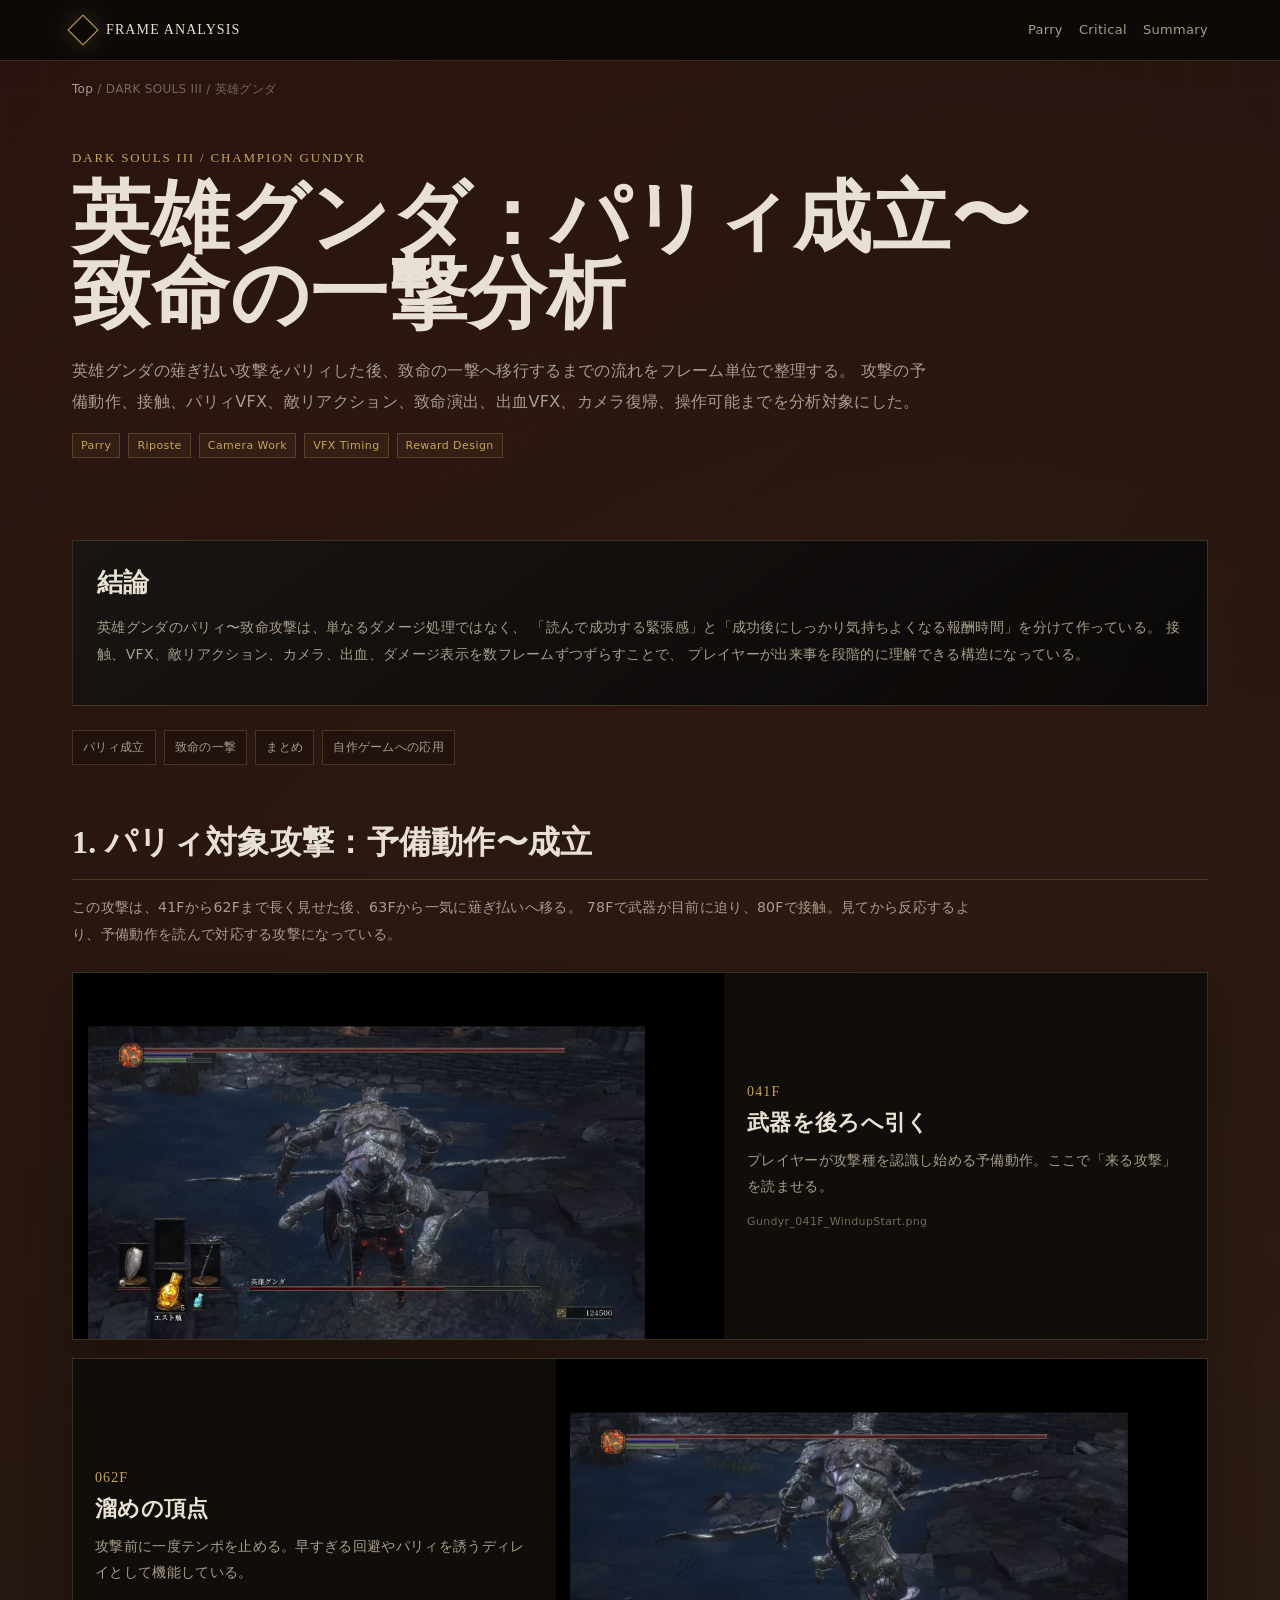
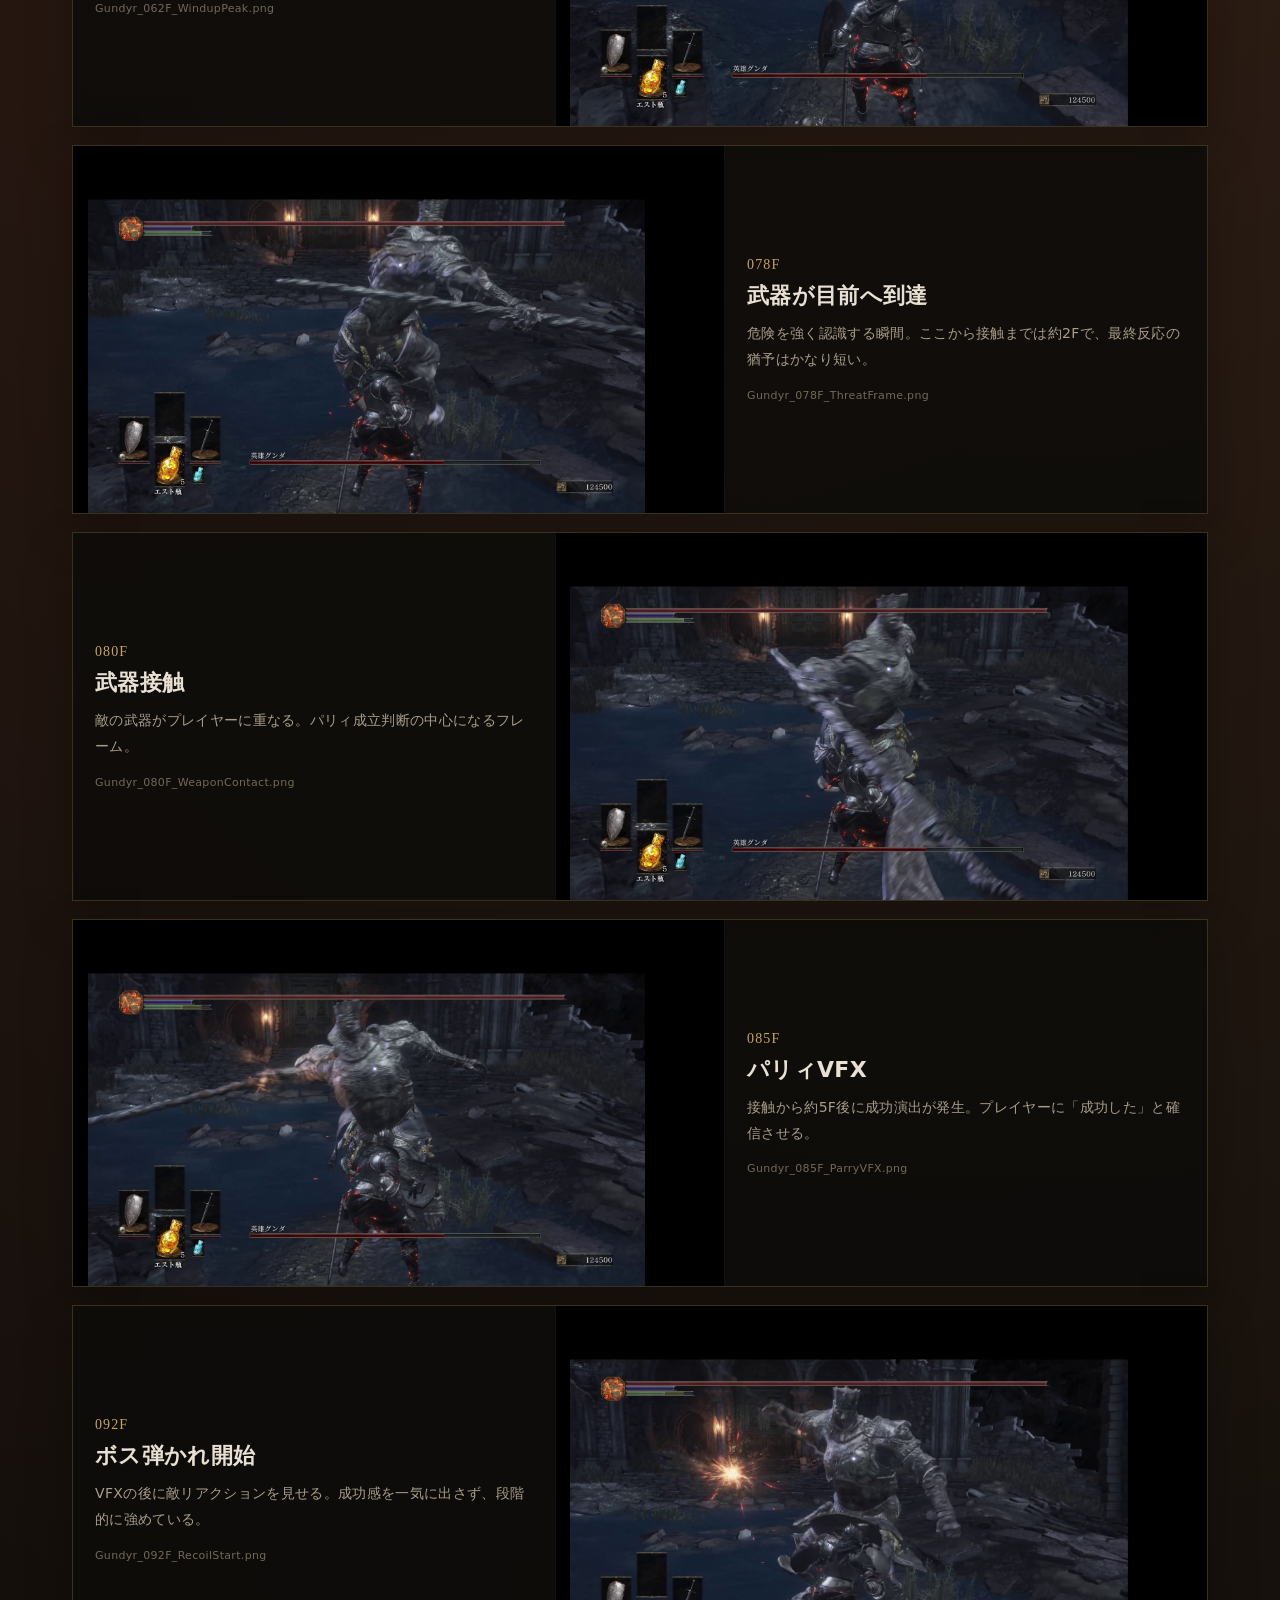
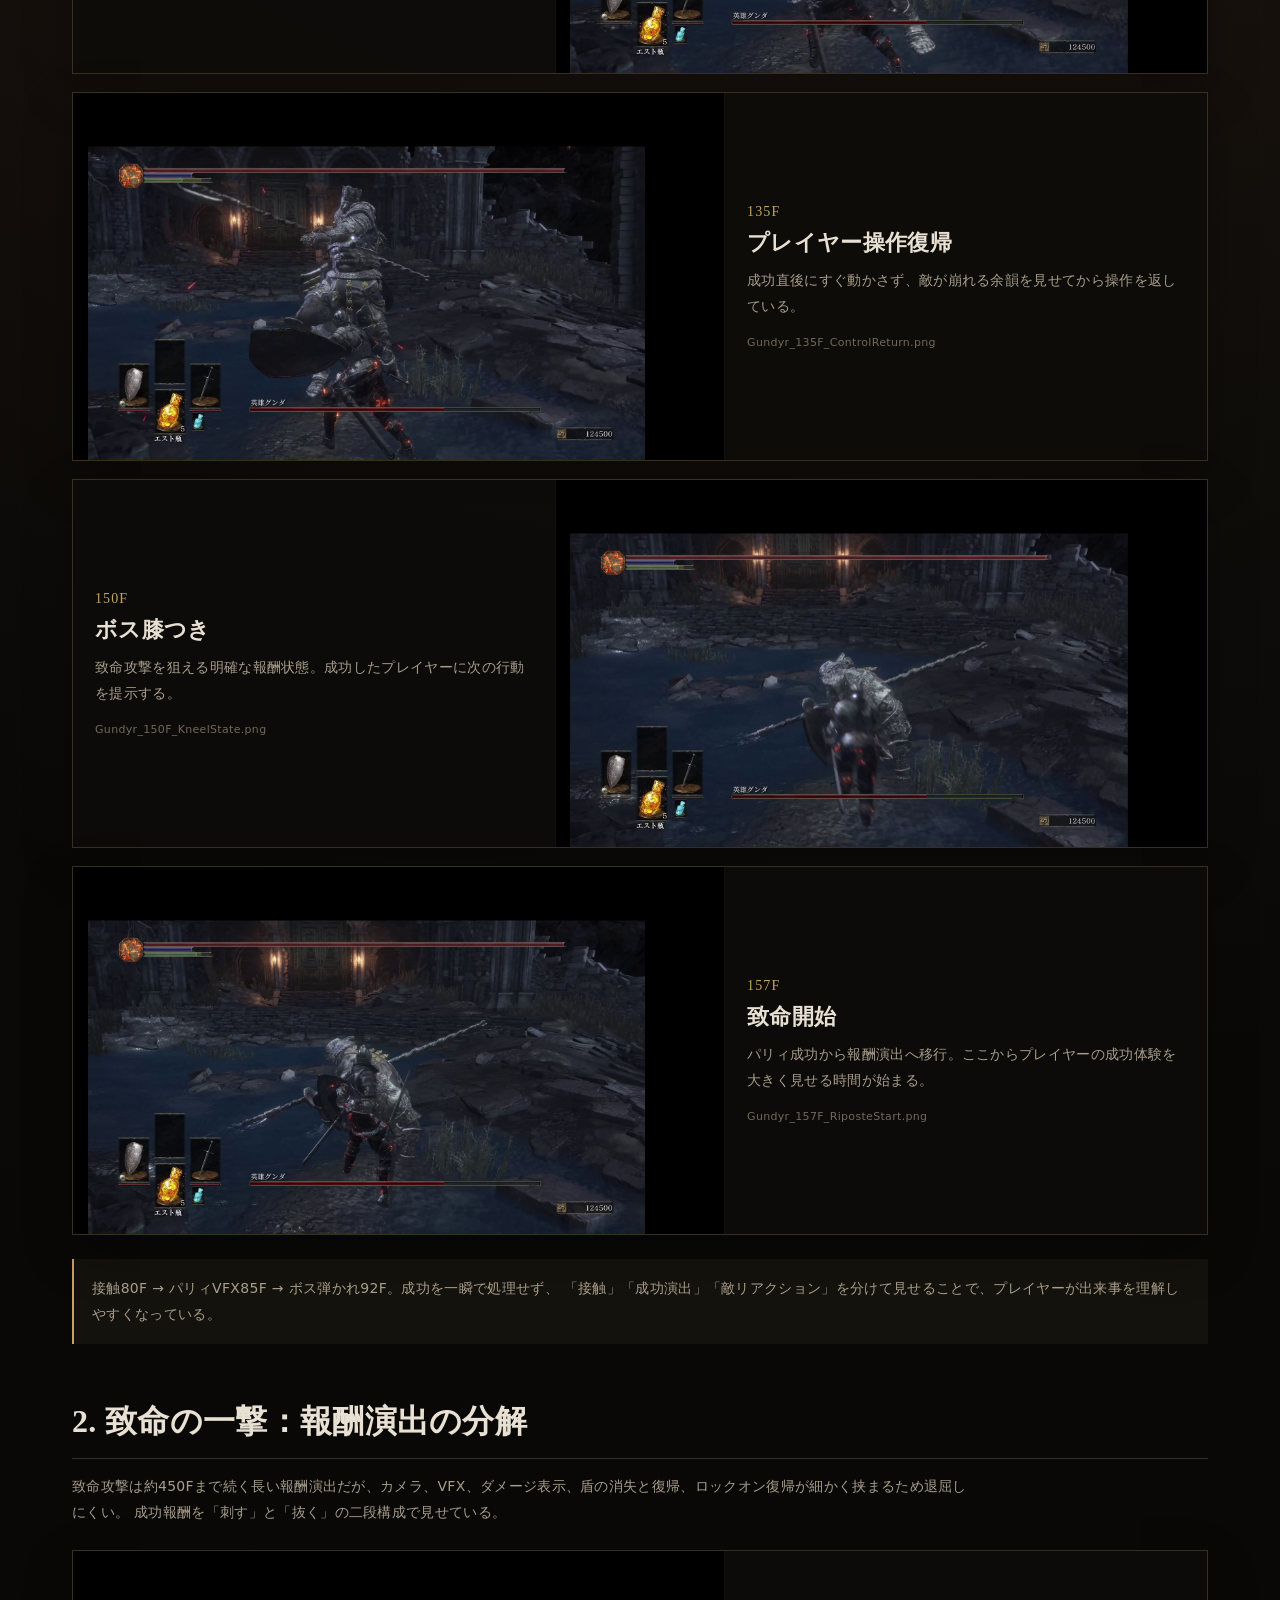
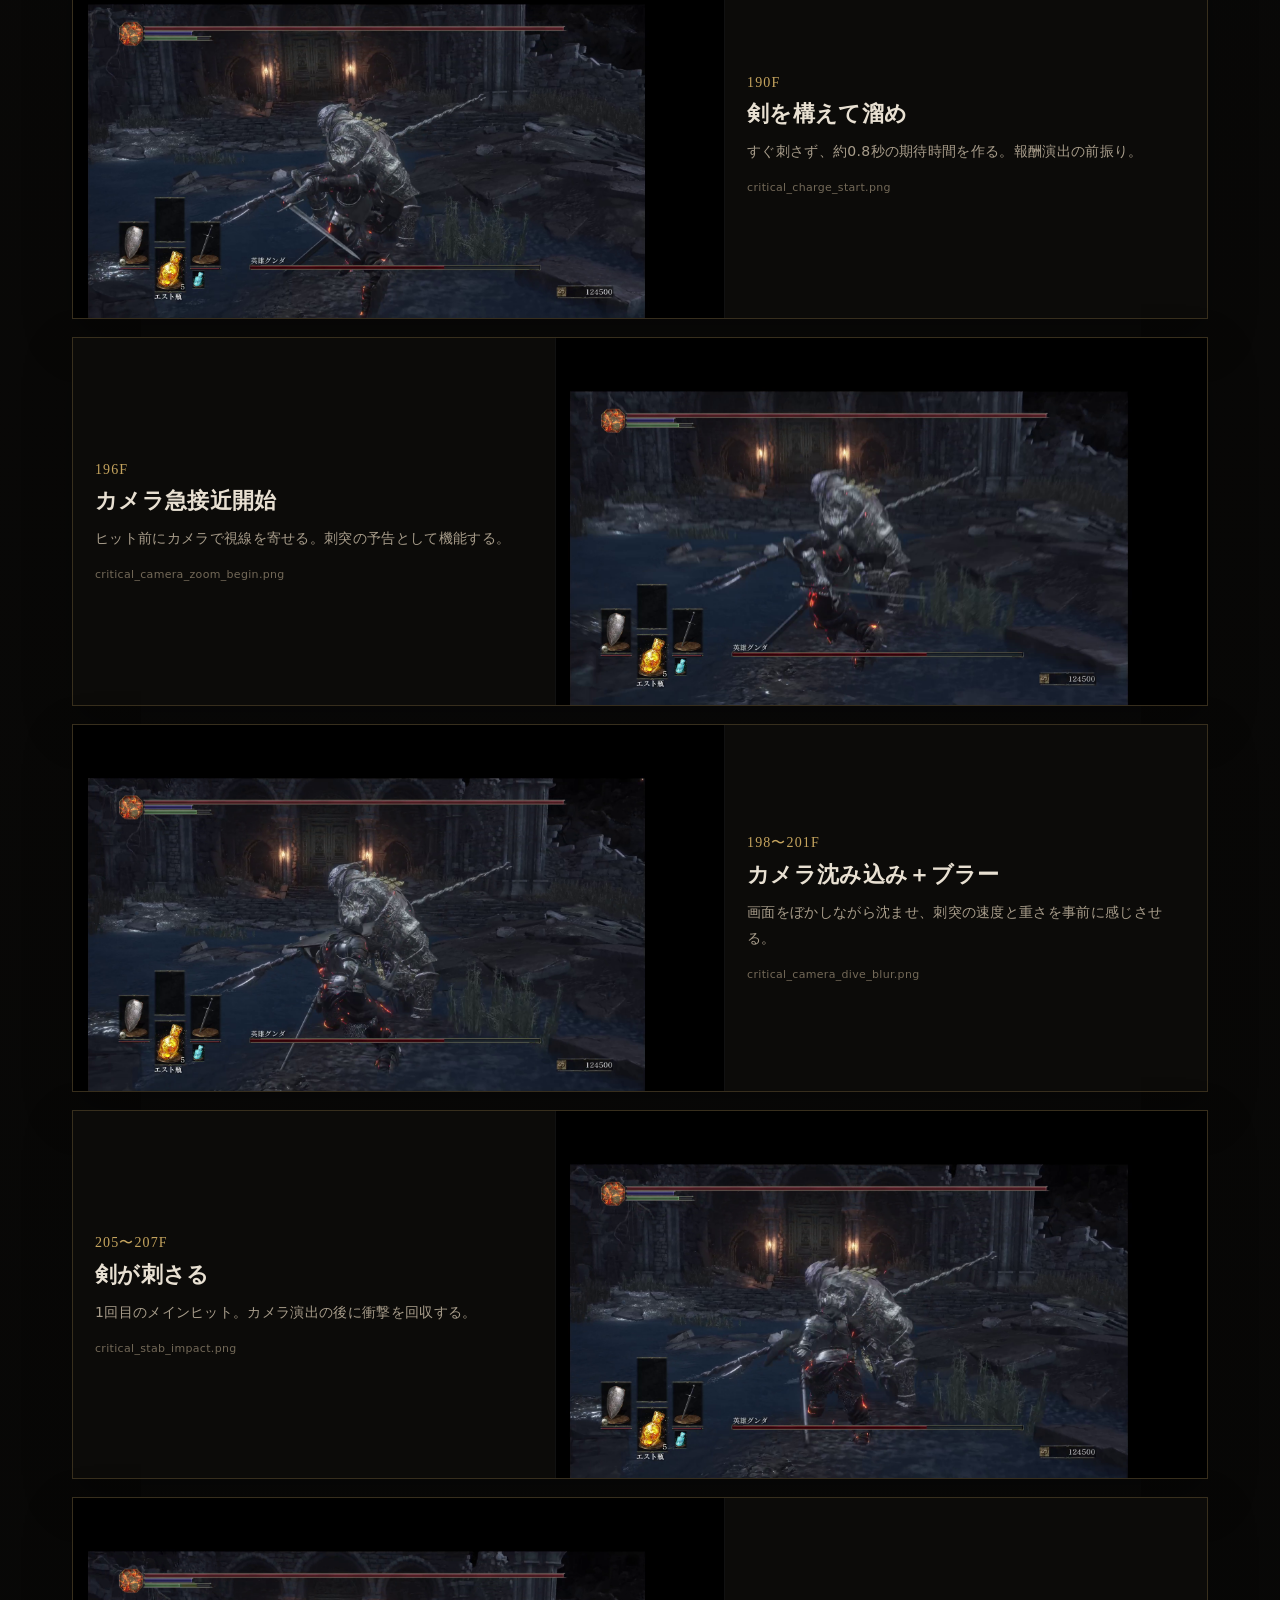
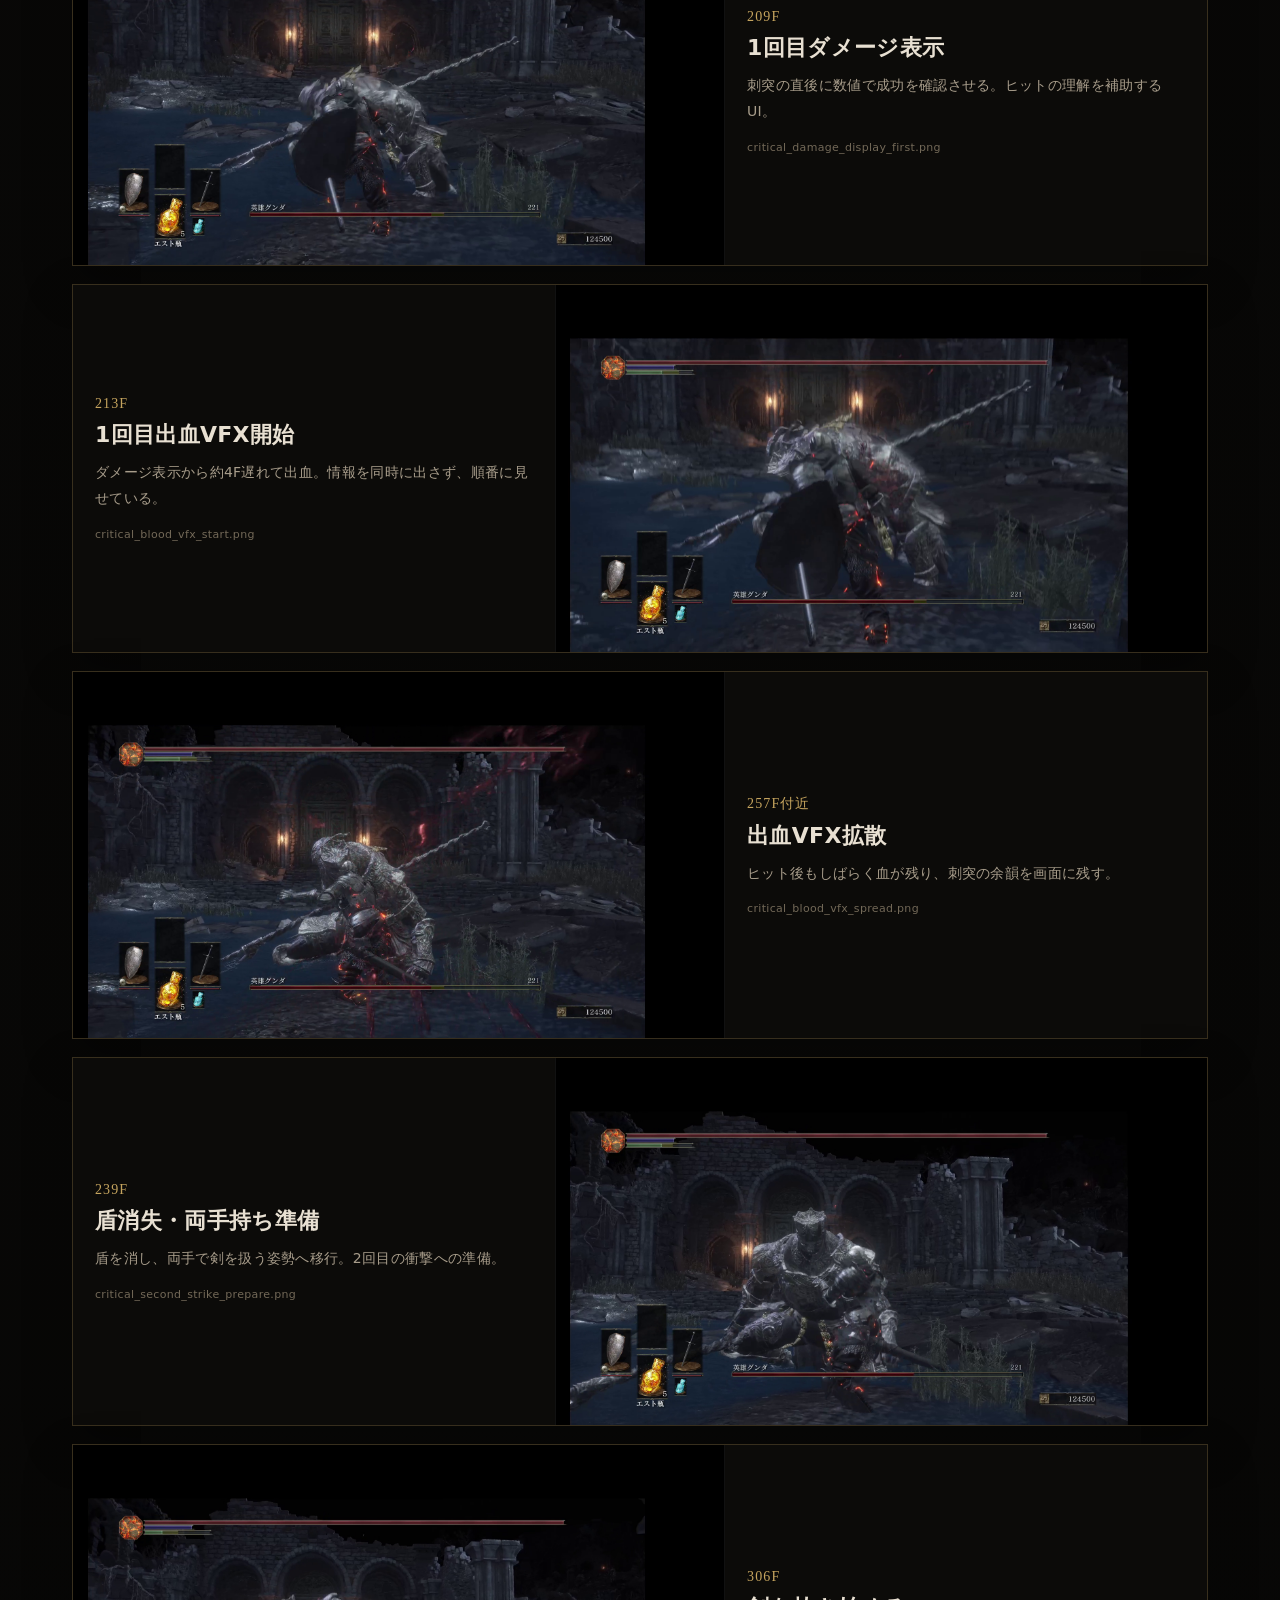
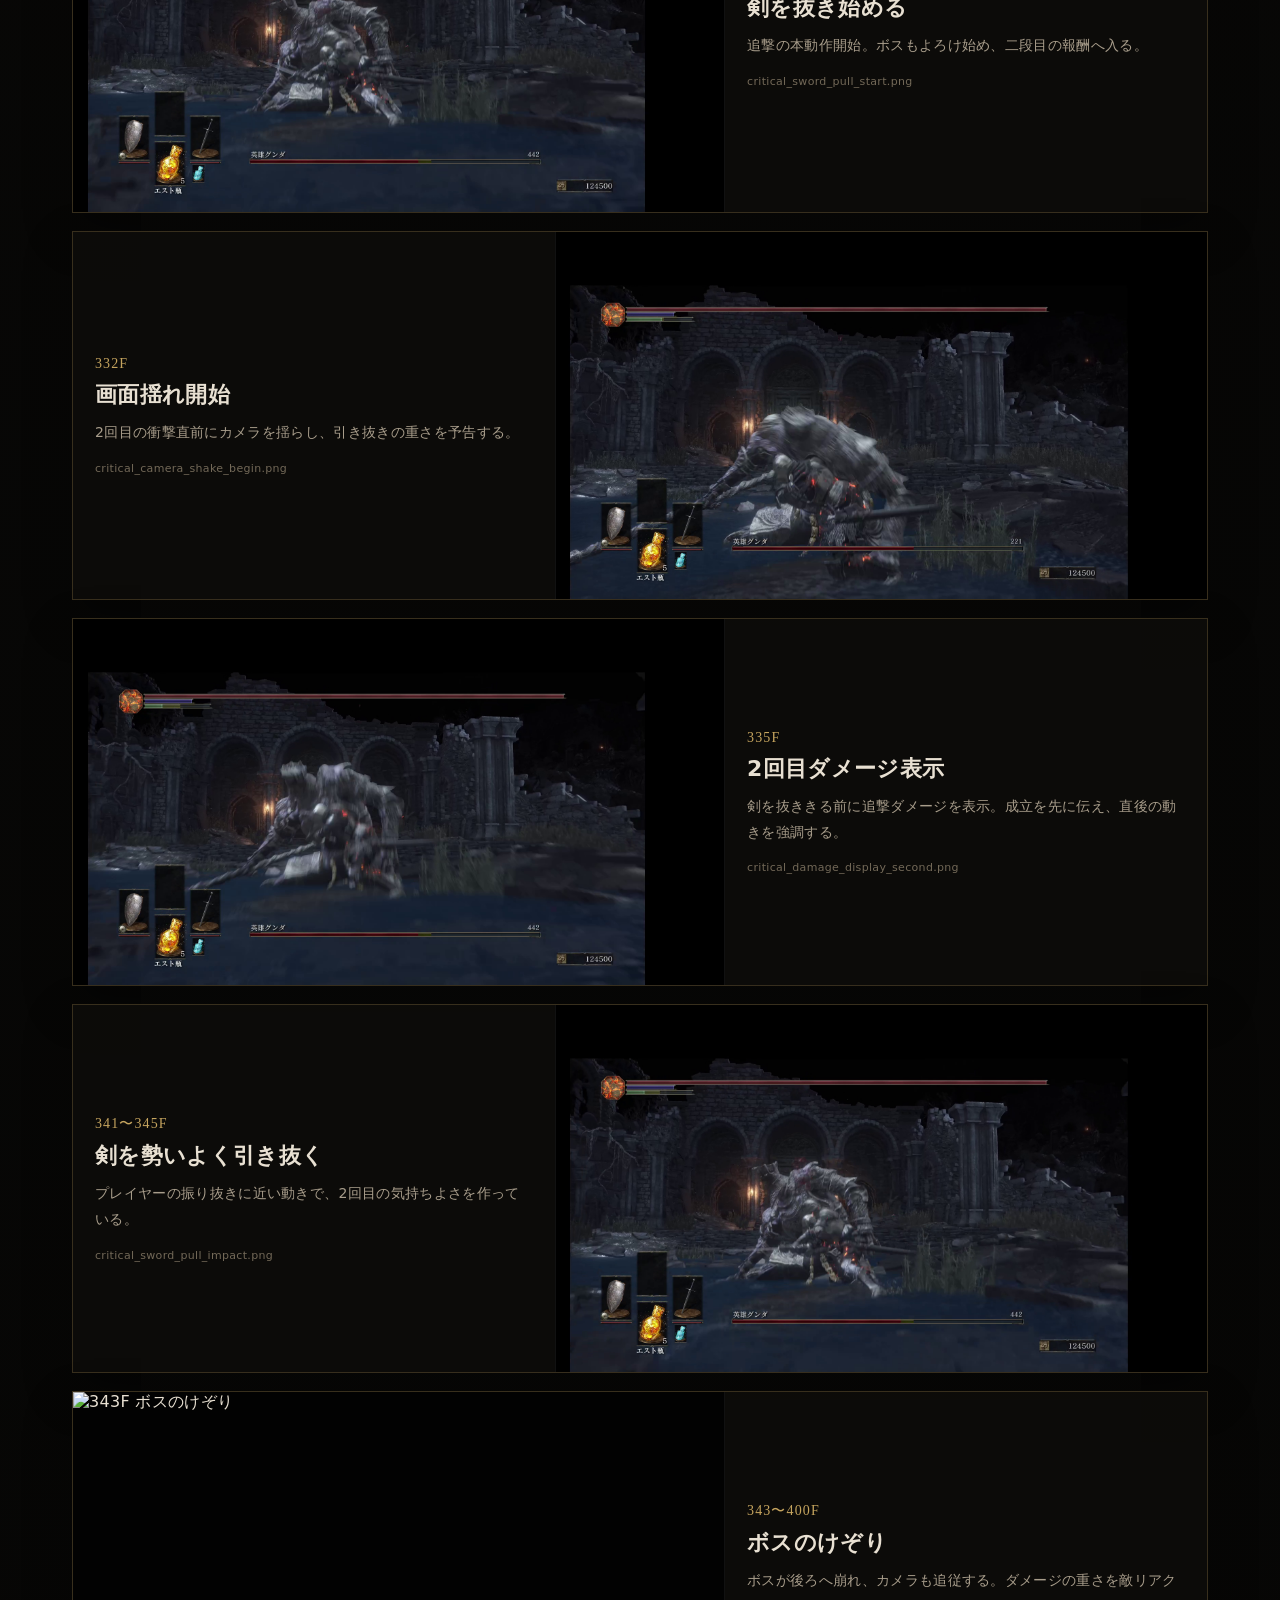
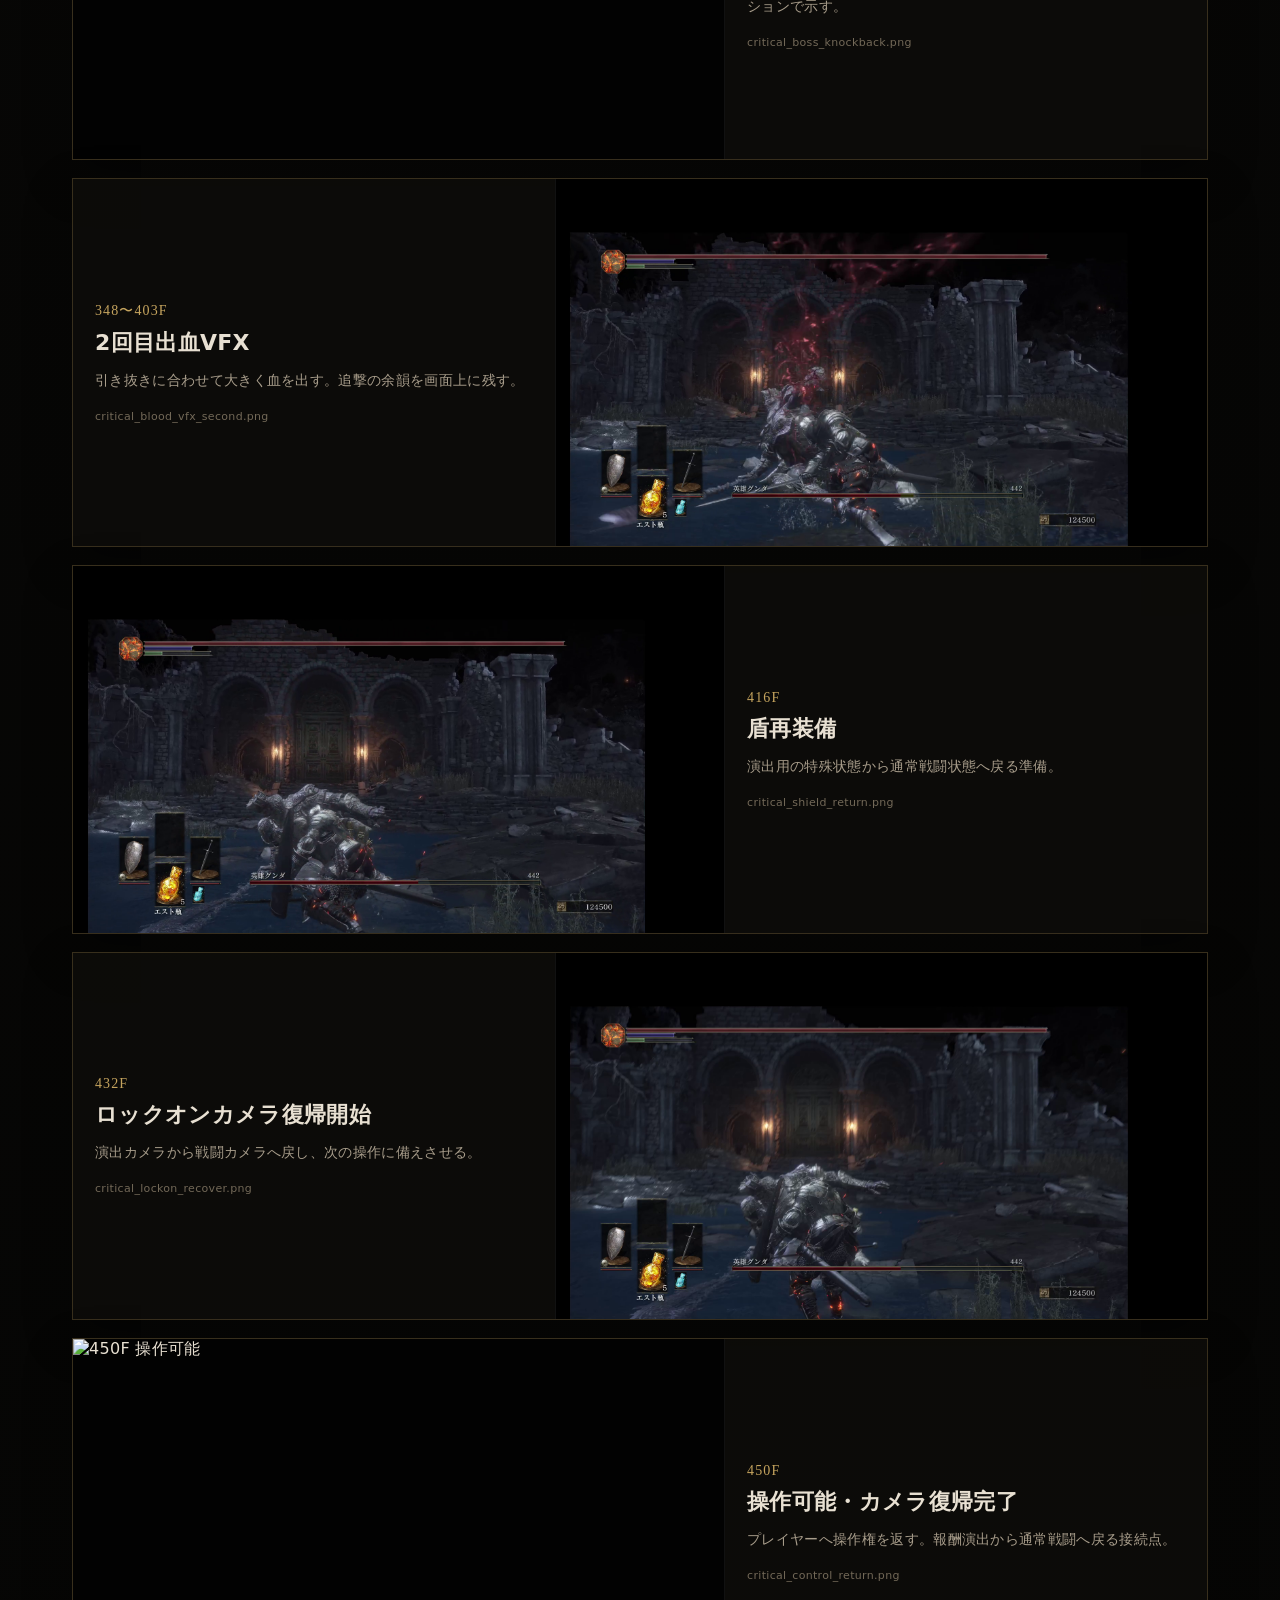
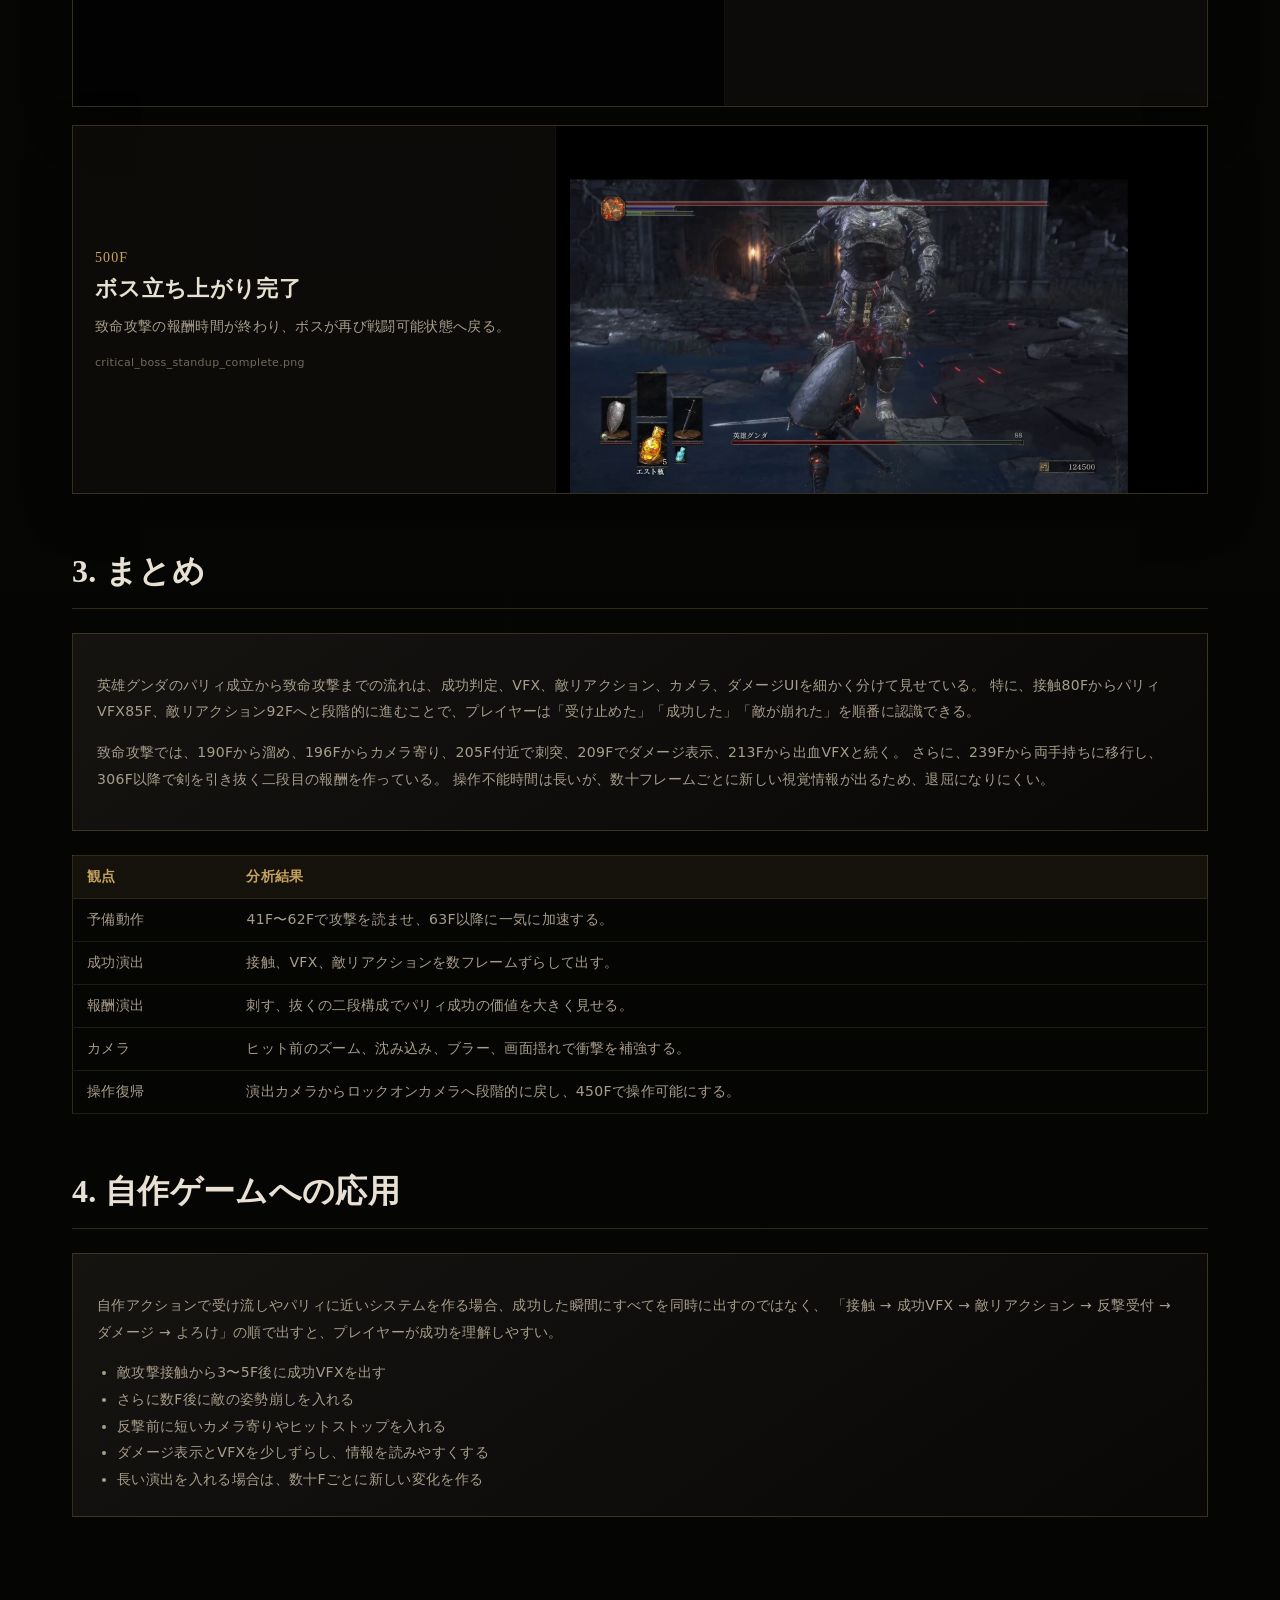
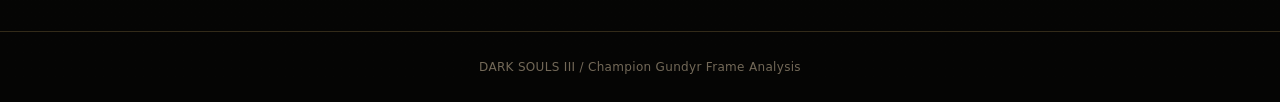
==== pages/ds3/gundyr-parry.html @ ce4fad49 "first commit" ====
<!doctype html>
<html lang="ja">
<head>
  <meta charset="utf-8">
  <meta name="viewport" content="width=device-width, initial-scale=1">
  <title>英雄グンダ：パリィ成立〜致命の一撃分析</title>
  <meta name="description" content="DARK SOULS III 英雄グンダのパリィ成立から致命攻撃までをフレーム単位で分析。">
  <link rel="stylesheet" href="../../assets/css/style.css">
</head>
<body>
  <header class="site-header">
    <div class="header-inner">
      <a class="brand" href="../../index.html"><span class="brand-mark"></span><span>Frame Analysis</span></a>
      <nav class="nav">
        <a href="#parry">Parry</a>
        <a href="#critical">Critical</a>
        <a href="#summary">Summary</a>
      </nav>
    </div>
  </header>

  <div class="breadcrumb">
    <a href="../../index.html">Top</a> / DARK SOULS III / 英雄グンダ
  </div>

  <section class="page-title">
    <div class="eyebrow">DARK SOULS III / Champion Gundyr</div>
    <h1>英雄グンダ：パリィ成立〜致命の一撃分析</h1>
    <p class="page-summary">
      英雄グンダの薙ぎ払い攻撃をパリィした後、致命の一撃へ移行するまでの流れをフレーム単位で整理する。
      攻撃の予備動作、接触、パリィVFX、敵リアクション、致命演出、出血VFX、カメラ復帰、操作可能までを分析対象にした。
    </p>

    <div class="tag-row">
      <span class="tag">Parry</span>
      <span class="tag">Riposte</span>
      <span class="tag">Camera Work</span>
      <span class="tag">VFX Timing</span>
      <span class="tag">Reward Design</span>
    </div>
  </section>

  <main class="main">
    <div class="summary-panel">
      <h2>結論</h2>
      <p>
        英雄グンダのパリィ〜致命攻撃は、単なるダメージ処理ではなく、
        「読んで成功する緊張感」と「成功後にしっかり気持ちよくなる報酬時間」を分けて作っている。
        接触、VFX、敵リアクション、カメラ、出血、ダメージ表示を数フレームずつずらすことで、
        プレイヤーが出来事を段階的に理解できる構造になっている。
      </p>
    </div>

    <div class="timeline-nav">
      <a href="#parry">パリィ成立</a>
      <a href="#critical">致命の一撃</a>
      <a href="#summary">まとめ</a>
      <a href="#apply">自作ゲームへの応用</a>
    </div>

    <section class="analysis-section" id="parry">
      <h2>1. パリィ対象攻撃：予備動作〜成立</h2>
      <p class="section-lead">
        この攻撃は、41Fから62Fまで長く見せた後、63Fから一気に薙ぎ払いへ移る。
        78Fで武器が目前に迫り、80Fで接触。見てから反応するより、予備動作を読んで対応する攻撃になっている。
      </p>

      <div class="frame-list">
        <article class="frame-card">
          <div class="frame-image"><img src="../../assets/images/ds3_gundyr_parry/Gundyr_041F_WindupStart.png" alt="41F 武器を後ろへ引く"></div>
          <div class="frame-text">
            <div class="frame-no">041F</div>
            <h3>武器を後ろへ引く</h3>
            <p>プレイヤーが攻撃種を認識し始める予備動作。ここで「来る攻撃」を読ませる。</p>
            <div class="frame-meta">Gundyr_041F_WindupStart.png</div>
          </div>
        </article>

        <article class="frame-card">
          <div class="frame-image"><img src="../../assets/images/ds3_gundyr_parry/Gundyr_062F_WindupPeak.png" alt="62F 溜めの頂点"></div>
          <div class="frame-text">
            <div class="frame-no">062F</div>
            <h3>溜めの頂点</h3>
            <p>攻撃前に一度テンポを止める。早すぎる回避やパリィを誘うディレイとして機能している。</p>
            <div class="frame-meta">Gundyr_062F_WindupPeak.png</div>
          </div>
        </article>

        <article class="frame-card">
          <div class="frame-image"><img src="../../assets/images/ds3_gundyr_parry/Gundyr_078F_ThreatFrame.png" alt="78F 武器が目前へ到達"></div>
          <div class="frame-text">
            <div class="frame-no">078F</div>
            <h3>武器が目前へ到達</h3>
            <p>危険を強く認識する瞬間。ここから接触までは約2Fで、最終反応の猶予はかなり短い。</p>
            <div class="frame-meta">Gundyr_078F_ThreatFrame.png</div>
          </div>
        </article>

        <article class="frame-card">
          <div class="frame-image"><img src="../../assets/images/ds3_gundyr_parry/Gundyr_080F_WeaponContact.png" alt="80F 武器接触"></div>
          <div class="frame-text">
            <div class="frame-no">080F</div>
            <h3>武器接触</h3>
            <p>敵の武器がプレイヤーに重なる。パリィ成立判断の中心になるフレーム。</p>
            <div class="frame-meta">Gundyr_080F_WeaponContact.png</div>
          </div>
        </article>

        <article class="frame-card">
          <div class="frame-image"><img src="../../assets/images/ds3_gundyr_parry/Gundyr_085F_ParryVFX.png" alt="85F パリィVFX"></div>
          <div class="frame-text">
            <div class="frame-no">085F</div>
            <h3>パリィVFX</h3>
            <p>接触から約5F後に成功演出が発生。プレイヤーに「成功した」と確信させる。</p>
            <div class="frame-meta">Gundyr_085F_ParryVFX.png</div>
          </div>
        </article>

        <article class="frame-card">
          <div class="frame-image"><img src="../../assets/images/ds3_gundyr_parry/Gundyr_092F_RecoilStart.png" alt="92F ボス弾かれ開始"></div>
          <div class="frame-text">
            <div class="frame-no">092F</div>
            <h3>ボス弾かれ開始</h3>
            <p>VFXの後に敵リアクションを見せる。成功感を一気に出さず、段階的に強めている。</p>
            <div class="frame-meta">Gundyr_092F_RecoilStart.png</div>
          </div>
        </article>

        <article class="frame-card">
          <div class="frame-image"><img src="../../assets/images/ds3_gundyr_parry/Gundyr_135F_ControlReturn.png" alt="135F 操作復帰"></div>
          <div class="frame-text">
            <div class="frame-no">135F</div>
            <h3>プレイヤー操作復帰</h3>
            <p>成功直後にすぐ動かさず、敵が崩れる余韻を見せてから操作を返している。</p>
            <div class="frame-meta">Gundyr_135F_ControlReturn.png</div>
          </div>
        </article>

        <article class="frame-card">
          <div class="frame-image"><img src="../../assets/images/ds3_gundyr_parry/Gundyr_150F_KneelState.png" alt="150F ボス膝つき"></div>
          <div class="frame-text">
            <div class="frame-no">150F</div>
            <h3>ボス膝つき</h3>
            <p>致命攻撃を狙える明確な報酬状態。成功したプレイヤーに次の行動を提示する。</p>
            <div class="frame-meta">Gundyr_150F_KneelState.png</div>
          </div>
        </article>

        <article class="frame-card">
          <div class="frame-image"><img src="../../assets/images/ds3_gundyr_parry/Gundyr_157F_RiposteStart.png" alt="157F 致命開始"></div>
          <div class="frame-text">
            <div class="frame-no">157F</div>
            <h3>致命開始</h3>
            <p>パリィ成功から報酬演出へ移行。ここからプレイヤーの成功体験を大きく見せる時間が始まる。</p>
            <div class="frame-meta">Gundyr_157F_RiposteStart.png</div>
          </div>
        </article>
      </div>

      <div class="note-box">
        接触80F → パリィVFX85F → ボス弾かれ92F。成功を一瞬で処理せず、
        「接触」「成功演出」「敵リアクション」を分けて見せることで、プレイヤーが出来事を理解しやすくなっている。
      </div>
    </section>

    <section class="analysis-section" id="critical">
      <h2>2. 致命の一撃：報酬演出の分解</h2>
      <p class="section-lead">
        致命攻撃は約450Fまで続く長い報酬演出だが、カメラ、VFX、ダメージ表示、盾の消失と復帰、ロックオン復帰が細かく挟まるため退屈しにくい。
        成功報酬を「刺す」と「抜く」の二段構成で見せている。
      </p>

      <div class="frame-list">
        <article class="frame-card">
          <div class="frame-image"><img src="../../assets/images/ds3_gundyr_parry/critical_charge_start.png" alt="190F 剣を構えて溜め"></div>
          <div class="frame-text"><div class="frame-no">190F</div><h3>剣を構えて溜め</h3><p>すぐ刺さず、約0.8秒の期待時間を作る。報酬演出の前振り。</p><div class="frame-meta">critical_charge_start.png</div></div>
        </article>

        <article class="frame-card">
          <div class="frame-image"><img src="../../assets/images/ds3_gundyr_parry/critical_camera_zoom_begin.png" alt="196F カメラ急接近開始"></div>
          <div class="frame-text"><div class="frame-no">196F</div><h3>カメラ急接近開始</h3><p>ヒット前にカメラで視線を寄せる。刺突の予告として機能する。</p><div class="frame-meta">critical_camera_zoom_begin.png</div></div>
        </article>

        <article class="frame-card">
          <div class="frame-image"><img src="../../assets/images/ds3_gundyr_parry/critical_camera_dive_blur.png" alt="198F カメラ沈み込みとブラー"></div>
          <div class="frame-text"><div class="frame-no">198〜201F</div><h3>カメラ沈み込み＋ブラー</h3><p>画面をぼかしながら沈ませ、刺突の速度と重さを事前に感じさせる。</p><div class="frame-meta">critical_camera_dive_blur.png</div></div>
        </article>

        <article class="frame-card">
          <div class="frame-image"><img src="../../assets/images/ds3_gundyr_parry/critical_stab_impact.png" alt="205F 剣が刺さる"></div>
          <div class="frame-text"><div class="frame-no">205〜207F</div><h3>剣が刺さる</h3><p>1回目のメインヒット。カメラ演出の後に衝撃を回収する。</p><div class="frame-meta">critical_stab_impact.png</div></div>
        </article>

        <article class="frame-card">
          <div class="frame-image"><img src="../../assets/images/ds3_gundyr_parry/critical_damage_display_first.png" alt="209F 1回目ダメージ表示"></div>
          <div class="frame-text"><div class="frame-no">209F</div><h3>1回目ダメージ表示</h3><p>刺突の直後に数値で成功を確認させる。ヒットの理解を補助するUI。</p><div class="frame-meta">critical_damage_display_first.png</div></div>
        </article>

        <article class="frame-card">
          <div class="frame-image"><img src="../../assets/images/ds3_gundyr_parry/critical_blood_vfx_start.png" alt="213F 出血開始"></div>
          <div class="frame-text"><div class="frame-no">213F</div><h3>1回目出血VFX開始</h3><p>ダメージ表示から約4F遅れて出血。情報を同時に出さず、順番に見せている。</p><div class="frame-meta">critical_blood_vfx_start.png</div></div>
        </article>

        <article class="frame-card">
          <div class="frame-image"><img src="../../assets/images/ds3_gundyr_parry/critical_blood_vfx_spread.png" alt="257F 出血拡散"></div>
          <div class="frame-text"><div class="frame-no">257F付近</div><h3>出血VFX拡散</h3><p>ヒット後もしばらく血が残り、刺突の余韻を画面に残す。</p><div class="frame-meta">critical_blood_vfx_spread.png</div></div>
        </article>

        <article class="frame-card">
          <div class="frame-image"><img src="../../assets/images/ds3_gundyr_parry/critical_second_strike_prepare.png" alt="239F 追撃準備"></div>
          <div class="frame-text"><div class="frame-no">239F</div><h3>盾消失・両手持ち準備</h3><p>盾を消し、両手で剣を扱う姿勢へ移行。2回目の衝撃への準備。</p><div class="frame-meta">critical_second_strike_prepare.png</div></div>
        </article>

        <article class="frame-card">
          <div class="frame-image"><img src="../../assets/images/ds3_gundyr_parry/critical_sword_pull_start.png" alt="306F 剣を抜き始める"></div>
          <div class="frame-text"><div class="frame-no">306F</div><h3>剣を抜き始める</h3><p>追撃の本動作開始。ボスもよろけ始め、二段目の報酬へ入る。</p><div class="frame-meta">critical_sword_pull_start.png</div></div>
        </article>

        <article class="frame-card">
          <div class="frame-image"><img src="../../assets/images/ds3_gundyr_parry/critical_camera_shake_begin.png" alt="332F 画面揺れ開始"></div>
          <div class="frame-text"><div class="frame-no">332F</div><h3>画面揺れ開始</h3><p>2回目の衝撃直前にカメラを揺らし、引き抜きの重さを予告する。</p><div class="frame-meta">critical_camera_shake_begin.png</div></div>
        </article>

        <article class="frame-card">
          <div class="frame-image"><img src="../../assets/images/ds3_gundyr_parry/critical_damage_display_second.png" alt="335F 2回目ダメージ表示"></div>
          <div class="frame-text"><div class="frame-no">335F</div><h3>2回目ダメージ表示</h3><p>剣を抜ききる前に追撃ダメージを表示。成立を先に伝え、直後の動きを強調する。</p><div class="frame-meta">critical_damage_display_second.png</div></div>
        </article>

        <article class="frame-card">
          <div class="frame-image"><img src="../../assets/images/ds3_gundyr_parry/critical_sword_pull_impact.png" alt="341F 剣を引き抜く"></div>
          <div class="frame-text"><div class="frame-no">341〜345F</div><h3>剣を勢いよく引き抜く</h3><p>プレイヤーの振り抜きに近い動きで、2回目の気持ちよさを作っている。</p><div class="frame-meta">critical_sword_pull_impact.png</div></div>
        </article>

        <article class="frame-card">
          <div class="frame-image"><img src="../../assets/images/ds3_gundyr_parry/critical_boss_knockback.png" alt="343F ボスのけぞり"></div>
          <div class="frame-text"><div class="frame-no">343〜400F</div><h3>ボスのけぞり</h3><p>ボスが後ろへ崩れ、カメラも追従する。ダメージの重さを敵リアクションで示す。</p><div class="frame-meta">critical_boss_knockback.png</div></div>
        </article>

        <article class="frame-card">
          <div class="frame-image"><img src="../../assets/images/ds3_gundyr_parry/critical_blood_vfx_second.png" alt="348F 2回目出血VFX"></div>
          <div class="frame-text"><div class="frame-no">348〜403F</div><h3>2回目出血VFX</h3><p>引き抜きに合わせて大きく血を出す。追撃の余韻を画面上に残す。</p><div class="frame-meta">critical_blood_vfx_second.png</div></div>
        </article>

        <article class="frame-card">
          <div class="frame-image"><img src="../../assets/images/ds3_gundyr_parry/critical_shield_return.png" alt="416F 盾再装備"></div>
          <div class="frame-text"><div class="frame-no">416F</div><h3>盾再装備</h3><p>演出用の特殊状態から通常戦闘状態へ戻る準備。</p><div class="frame-meta">critical_shield_return.png</div></div>
        </article>

        <article class="frame-card">
          <div class="frame-image"><img src="../../assets/images/ds3_gundyr_parry/critical_lockon_recover.png" alt="432F ロックオン復帰"></div>
          <div class="frame-text"><div class="frame-no">432F</div><h3>ロックオンカメラ復帰開始</h3><p>演出カメラから戦闘カメラへ戻し、次の操作に備えさせる。</p><div class="frame-meta">critical_lockon_recover.png</div></div>
        </article>

        <article class="frame-card">
          <div class="frame-image"><img src="../../assets/images/ds3_gundyr_parry/critical_control_return.png" alt="450F 操作可能"></div>
          <div class="frame-text"><div class="frame-no">450F</div><h3>操作可能・カメラ復帰完了</h3><p>プレイヤーへ操作権を返す。報酬演出から通常戦闘へ戻る接続点。</p><div class="frame-meta">critical_control_return.png</div></div>
        </article>

        <article class="frame-card">
          <div class="frame-image"><img src="../../assets/images/ds3_gundyr_parry/critical_boss_standup_complete.png" alt="500F ボス立ち上がり完了"></div>
          <div class="frame-text"><div class="frame-no">500F</div><h3>ボス立ち上がり完了</h3><p>致命攻撃の報酬時間が終わり、ボスが再び戦闘可能状態へ戻る。</p><div class="frame-meta">critical_boss_standup_complete.png</div></div>
        </article>
      </div>
    </section>

    <section class="analysis-section" id="summary">
      <h2>3. まとめ</h2>
      <div class="summary-panel">
        <p>
          英雄グンダのパリィ成立から致命攻撃までの流れは、成功判定、VFX、敵リアクション、カメラ、ダメージUIを細かく分けて見せている。
          特に、接触80FからパリィVFX85F、敵リアクション92Fへと段階的に進むことで、プレイヤーは「受け止めた」「成功した」「敵が崩れた」を順番に認識できる。
        </p>
        <p>
          致命攻撃では、190Fから溜め、196Fからカメラ寄り、205F付近で刺突、209Fでダメージ表示、213Fから出血VFXと続く。
          さらに、239Fから両手持ちに移行し、306F以降で剣を引き抜く二段目の報酬を作っている。
          操作不能時間は長いが、数十フレームごとに新しい視覚情報が出るため、退屈になりにくい。
        </p>
      </div>

      <table class="compare-table">
        <tr><th>観点</th><th>分析結果</th></tr>
        <tr><td>予備動作</td><td>41F〜62Fで攻撃を読ませ、63F以降に一気に加速する。</td></tr>
        <tr><td>成功演出</td><td>接触、VFX、敵リアクションを数フレームずらして出す。</td></tr>
        <tr><td>報酬演出</td><td>刺す、抜くの二段構成でパリィ成功の価値を大きく見せる。</td></tr>
        <tr><td>カメラ</td><td>ヒット前のズーム、沈み込み、ブラー、画面揺れで衝撃を補強する。</td></tr>
        <tr><td>操作復帰</td><td>演出カメラからロックオンカメラへ段階的に戻し、450Fで操作可能にする。</td></tr>
      </table>
    </section>

    <section class="analysis-section" id="apply">
      <h2>4. 自作ゲームへの応用</h2>
      <div class="summary-panel">
        <p>
          自作アクションで受け流しやパリィに近いシステムを作る場合、成功した瞬間にすべてを同時に出すのではなく、
          「接触 → 成功VFX → 敵リアクション → 反撃受付 → ダメージ → よろけ」の順で出すと、プレイヤーが成功を理解しやすい。
        </p>
        <ul>
          <li>敵攻撃接触から3〜5F後に成功VFXを出す</li>
          <li>さらに数F後に敵の姿勢崩しを入れる</li>
          <li>反撃前に短いカメラ寄りやヒットストップを入れる</li>
          <li>ダメージ表示とVFXを少しずらし、情報を読みやすくする</li>
          <li>長い演出を入れる場合は、数十Fごとに新しい変化を作る</li>
        </ul>
      </div>
    </section>
  </main>

  <footer class="footer">
    DARK SOULS III / Champion Gundyr Frame Analysis
  </footer>
  <script src="../../assets/js/main.js"></script>
</body>
</html>
---- assets/css/style.css ----
:root {
  --bg: #090807;
  --bg-soft: #11100e;
  --panel: #171512;
  --panel-2: #1e1a16;
  --line: rgba(197, 164, 94, .24);
  --line-strong: rgba(197, 164, 94, .52);
  --text: #e8e0d2;
  --muted: #a89d8b;
  --faint: #736958;
  --gold: #c5a45e;
  --ember: #b44a2c;
  --red: #6f1e18;
  --shadow: rgba(0,0,0,.55);
  --max: 1180px;
}

* {
  box-sizing: border-box;
}

html {
  scroll-behavior: smooth;
}

body {
  margin: 0;
  background:
    radial-gradient(circle at 20% 0%, rgba(111, 30, 24, .26), transparent 30%),
    radial-gradient(circle at 82% 12%, rgba(197, 164, 94, .12), transparent 24%),
    linear-gradient(180deg, #0b0a09 0%, #050504 100%);
  color: var(--text);
  font-family:
    "Yu Gothic", "Yu Gothic UI", "Hiragino Kaku Gothic ProN",
    "Meiryo", system-ui, -apple-system, BlinkMacSystemFont, sans-serif;
  letter-spacing: .02em;
}

body::before {
  content: "";
  position: fixed;
  inset: 0;
  pointer-events: none;
  background:
    linear-gradient(rgba(255,255,255,.018) 1px, transparent 1px),
    linear-gradient(90deg, rgba(255,255,255,.014) 1px, transparent 1px);
  background-size: 44px 44px;
  mask-image: linear-gradient(to bottom, rgba(0,0,0,.75), transparent 80%);
}

a {
  color: inherit;
  text-decoration: none;
}

img {
  display: block;
  width: 100%;
  height: auto;
}

.site-header {
  position: sticky;
  top: 0;
  z-index: 20;
  border-bottom: 1px solid var(--line);
  background: rgba(9, 8, 7, .84);
  backdrop-filter: blur(12px);
}

.header-inner {
  max-width: var(--max);
  margin: 0 auto;
  padding: 14px 22px;
  display: flex;
  align-items: center;
  justify-content: space-between;
  gap: 18px;
}

.brand {
  display: flex;
  align-items: center;
  gap: 12px;
  font-family: Georgia, "Times New Roman", serif;
  letter-spacing: .08em;
  text-transform: uppercase;
  font-size: 14px;
}

.brand-mark {
  width: 22px;
  height: 22px;
  border: 1px solid var(--gold);
  transform: rotate(45deg);
  box-shadow: 0 0 22px rgba(197, 164, 94, .22);
}

.nav {
  display: flex;
  gap: 16px;
  color: var(--muted);
  font-size: 13px;
}

.nav a {
  padding: 8px 0;
  border-bottom: 1px solid transparent;
}

.nav a:hover {
  color: var(--text);
  border-color: var(--gold);
}

.hero {
  max-width: var(--max);
  margin: 0 auto;
  padding: 76px 22px 48px;
  display: grid;
  grid-template-columns: 1.1fr .9fr;
  gap: 34px;
  align-items: end;
}

.eyebrow {
  color: var(--gold);
  text-transform: uppercase;
  font-family: Georgia, "Times New Roman", serif;
  letter-spacing: .14em;
  font-size: 13px;
  margin-bottom: 14px;
}

h1, h2, h3 {
  margin: 0;
  font-weight: 700;
}

h1 {
  font-family: Georgia, "Times New Roman", serif;
  font-size: clamp(38px, 7vw, 78px);
  line-height: .98;
  letter-spacing: .01em;
}

.hero-lead {
  margin: 24px 0 0;
  color: var(--muted);
  line-height: 1.95;
  max-width: 650px;
  font-size: 15px;
}

.hero-card {
  border: 1px solid var(--line);
  background:
    linear-gradient(145deg, rgba(30, 26, 22, .92), rgba(12, 11, 10, .92));
  padding: 24px;
  box-shadow: 0 24px 60px var(--shadow);
  position: relative;
  overflow: hidden;
}

.hero-card::after {
  content: "";
  position: absolute;
  right: -50px;
  bottom: -50px;
  width: 180px;
  height: 180px;
  background: radial-gradient(circle, rgba(180, 74, 44, .28), transparent 65%);
}

.stat-grid {
  display: grid;
  grid-template-columns: 1fr 1fr;
  gap: 14px;
  position: relative;
  z-index: 1;
}

.stat {
  padding: 15px;
  border: 1px solid rgba(255,255,255,.06);
  background: rgba(0,0,0,.22);
}

.stat strong {
  display: block;
  font-family: Georgia, "Times New Roman", serif;
  color: var(--gold);
  font-size: 24px;
  margin-bottom: 4px;
}

.stat span {
  color: var(--muted);
  font-size: 12px;
}

.main {
  max-width: var(--max);
  margin: 0 auto;
  padding: 26px 22px 90px;
}

.section-head {
  display: flex;
  align-items: end;
  justify-content: space-between;
  gap: 20px;
  margin: 56px 0 20px;
  border-bottom: 1px solid var(--line);
  padding-bottom: 14px;
}

.section-head h2 {
  font-family: Georgia, "Times New Roman", serif;
  font-size: 30px;
}

.section-head p {
  margin: 0;
  color: var(--muted);
  font-size: 13px;
}

.game-grid {
  display: grid;
  grid-template-columns: repeat(2, minmax(0, 1fr));
  gap: 18px;
}

.game-card {
  border: 1px solid var(--line);
  background: linear-gradient(145deg, rgba(23,21,18,.95), rgba(9,8,7,.95));
  padding: 24px;
  transition: transform .18s ease, border-color .18s ease, background .18s ease;
}

.game-card:hover {
  transform: translateY(-2px);
  border-color: var(--line-strong);
  background: linear-gradient(145deg, rgba(32,27,21,.98), rgba(10,9,8,.98));
}

.game-card h3 {
  font-family: Georgia, "Times New Roman", serif;
  font-size: 24px;
  margin-bottom: 8px;
}

.game-card p {
  color: var(--muted);
  line-height: 1.85;
  margin: 0 0 18px;
  font-size: 14px;
}

.tag-row {
  display: flex;
  flex-wrap: wrap;
  gap: 8px;
  margin: 16px 0 0;
}

.tag {
  border: 1px solid rgba(197,164,94,.25);
  color: var(--gold);
  background: rgba(197,164,94,.06);
  font-size: 11px;
  padding: 5px 8px;
  letter-spacing: .04em;
}

.button {
  display: inline-flex;
  align-items: center;
  gap: 8px;
  color: var(--text);
  border: 1px solid var(--line-strong);
  padding: 10px 14px;
  background: rgba(197,164,94,.08);
  font-size: 13px;
}

.button:hover {
  background: rgba(197,164,94,.14);
}

.breadcrumb {
  max-width: var(--max);
  margin: 0 auto;
  padding: 20px 22px 0;
  color: var(--faint);
  font-size: 12px;
}

.breadcrumb a {
  color: var(--muted);
}

.page-title {
  max-width: var(--max);
  margin: 0 auto;
  padding: 52px 22px 32px;
}

.page-title h1 {
  max-width: 980px;
}

.page-summary {
  margin-top: 22px;
  color: var(--muted);
  line-height: 1.95;
  max-width: 860px;
}

.summary-panel {
  border: 1px solid var(--line);
  background: linear-gradient(145deg, rgba(23,21,18,.95), rgba(9,8,7,.94));
  padding: 24px;
  margin: 24px 0;
}

.summary-panel h2 {
  font-family: Georgia, "Times New Roman", serif;
  font-size: 26px;
  margin-bottom: 14px;
}

.summary-panel p,
.summary-panel li {
  color: var(--muted);
  line-height: 1.9;
  font-size: 14px;
}

.summary-panel ul {
  margin: 12px 0 0;
  padding-left: 20px;
}

.timeline-nav {
  display: flex;
  flex-wrap: wrap;
  gap: 8px;
  margin: 20px 0 34px;
}

.timeline-nav a {
  color: var(--muted);
  border: 1px solid var(--line);
  padding: 8px 10px;
  font-size: 12px;
  background: rgba(0,0,0,.2);
}

.timeline-nav a:hover {
  color: var(--text);
  border-color: var(--gold);
}

.analysis-section {
  margin-top: 56px;
}

.analysis-section > h2 {
  font-family: Georgia, "Times New Roman", serif;
  font-size: 32px;
  padding-bottom: 14px;
  border-bottom: 1px solid var(--line);
}

.section-lead {
  color: var(--muted);
  line-height: 1.9;
  max-width: 900px;
  margin: 14px 0 24px;
  font-size: 14px;
}

.frame-list {
  display: grid;
  gap: 18px;
}

.frame-card {
  display: grid;
  grid-template-columns: 1.15fr .85fr;
  gap: 0;
  border: 1px solid var(--line);
  background: rgba(13,12,10,.88);
  box-shadow: 0 18px 45px rgba(0,0,0,.28);
}

.frame-card:nth-child(even) {
  grid-template-columns: .85fr 1.15fr;
}

.frame-card:nth-child(even) .frame-image {
  order: 2;
}

.frame-card:nth-child(even) .frame-text {
  order: 1;
}

.frame-image {
  background: #020202;
  min-height: 260px;
  display: flex;
  align-items: center;
}

.frame-image img {
  aspect-ratio: 16 / 9;
  object-fit: cover;
  border-right: 1px solid rgba(255,255,255,.06);
}

.frame-card:nth-child(even) .frame-image img {
  border-right: none;
  border-left: 1px solid rgba(255,255,255,.06);
}

.frame-text {
  padding: 22px;
  display: flex;
  flex-direction: column;
  justify-content: center;
}

.frame-no {
  color: var(--gold);
  font-family: Georgia, "Times New Roman", serif;
  letter-spacing: .08em;
  font-size: 14px;
  margin-bottom: 8px;
}

.frame-text h3 {
  font-size: 22px;
  margin-bottom: 10px;
}

.frame-text p {
  color: var(--muted);
  line-height: 1.85;
  margin: 0;
  font-size: 14px;
}

.frame-meta {
  margin-top: 16px;
  color: var(--faint);
  font-size: 11px;
  word-break: break-all;
}

.note-box {
  border-left: 2px solid var(--gold);
  background: rgba(197,164,94,.06);
  padding: 16px 18px;
  margin: 24px 0;
  color: var(--muted);
  line-height: 1.9;
  font-size: 14px;
}

.compare-table {
  width: 100%;
  border-collapse: collapse;
  margin: 22px 0;
  overflow: hidden;
  border: 1px solid var(--line);
  font-size: 14px;
}

.compare-table th,
.compare-table td {
  border-bottom: 1px solid rgba(197,164,94,.14);
  padding: 12px 14px;
  vertical-align: top;
}

.compare-table th {
  text-align: left;
  color: var(--gold);
  background: rgba(197,164,94,.08);
  font-weight: 700;
}

.compare-table td {
  color: var(--muted);
}

.footer {
  border-top: 1px solid var(--line);
  padding: 28px 22px;
  color: var(--faint);
  text-align: center;
  font-size: 12px;
}

@media (max-width: 860px) {
  .hero {
    grid-template-columns: 1fr;
    padding-top: 50px;
  }

  .game-grid,
  .frame-card,
  .frame-card:nth-child(even) {
    grid-template-columns: 1fr;
  }

  .frame-card:nth-child(even) .frame-image,
  .frame-card:nth-child(even) .frame-text {
    order: initial;
  }

  .frame-image img,
  .frame-card:nth-child(even) .frame-image img {
    border: none;
  }

  .section-head {
    align-items: start;
    flex-direction: column;
  }

  .nav {
    display: none;
  }
}
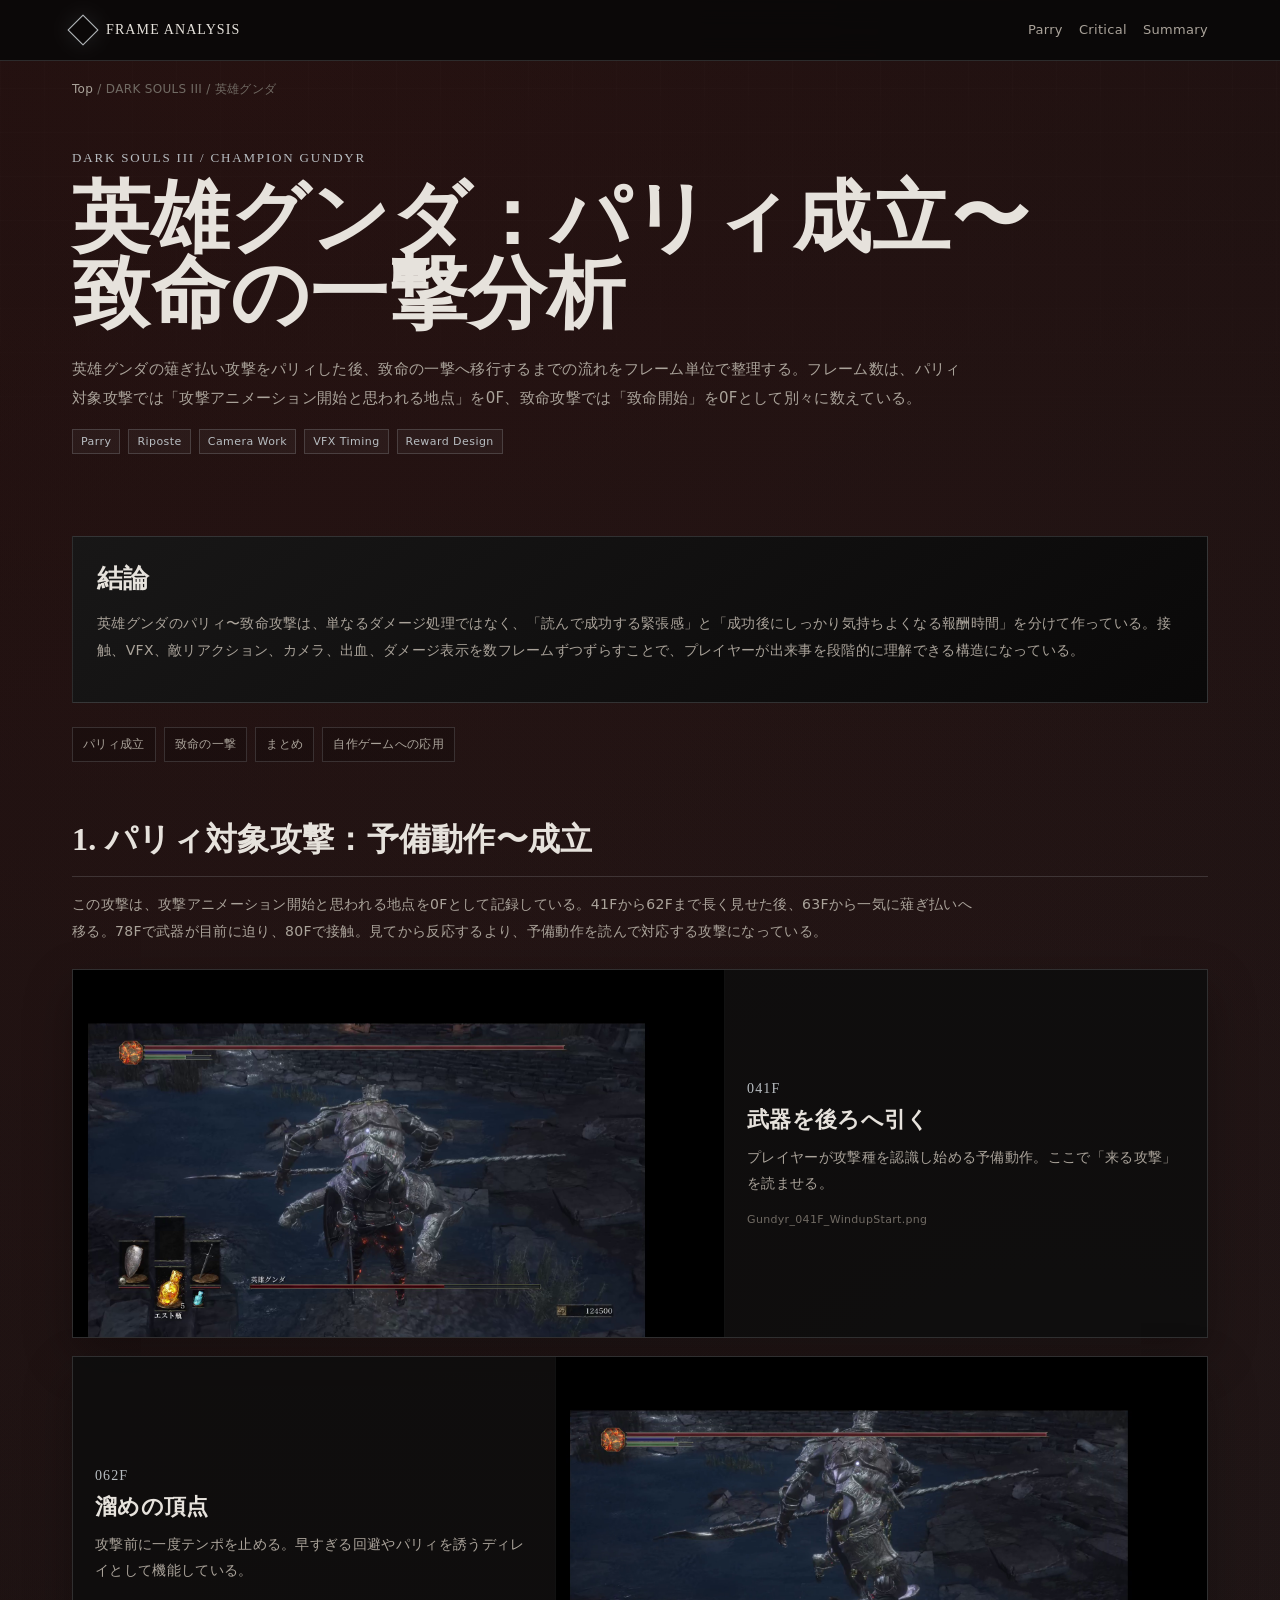
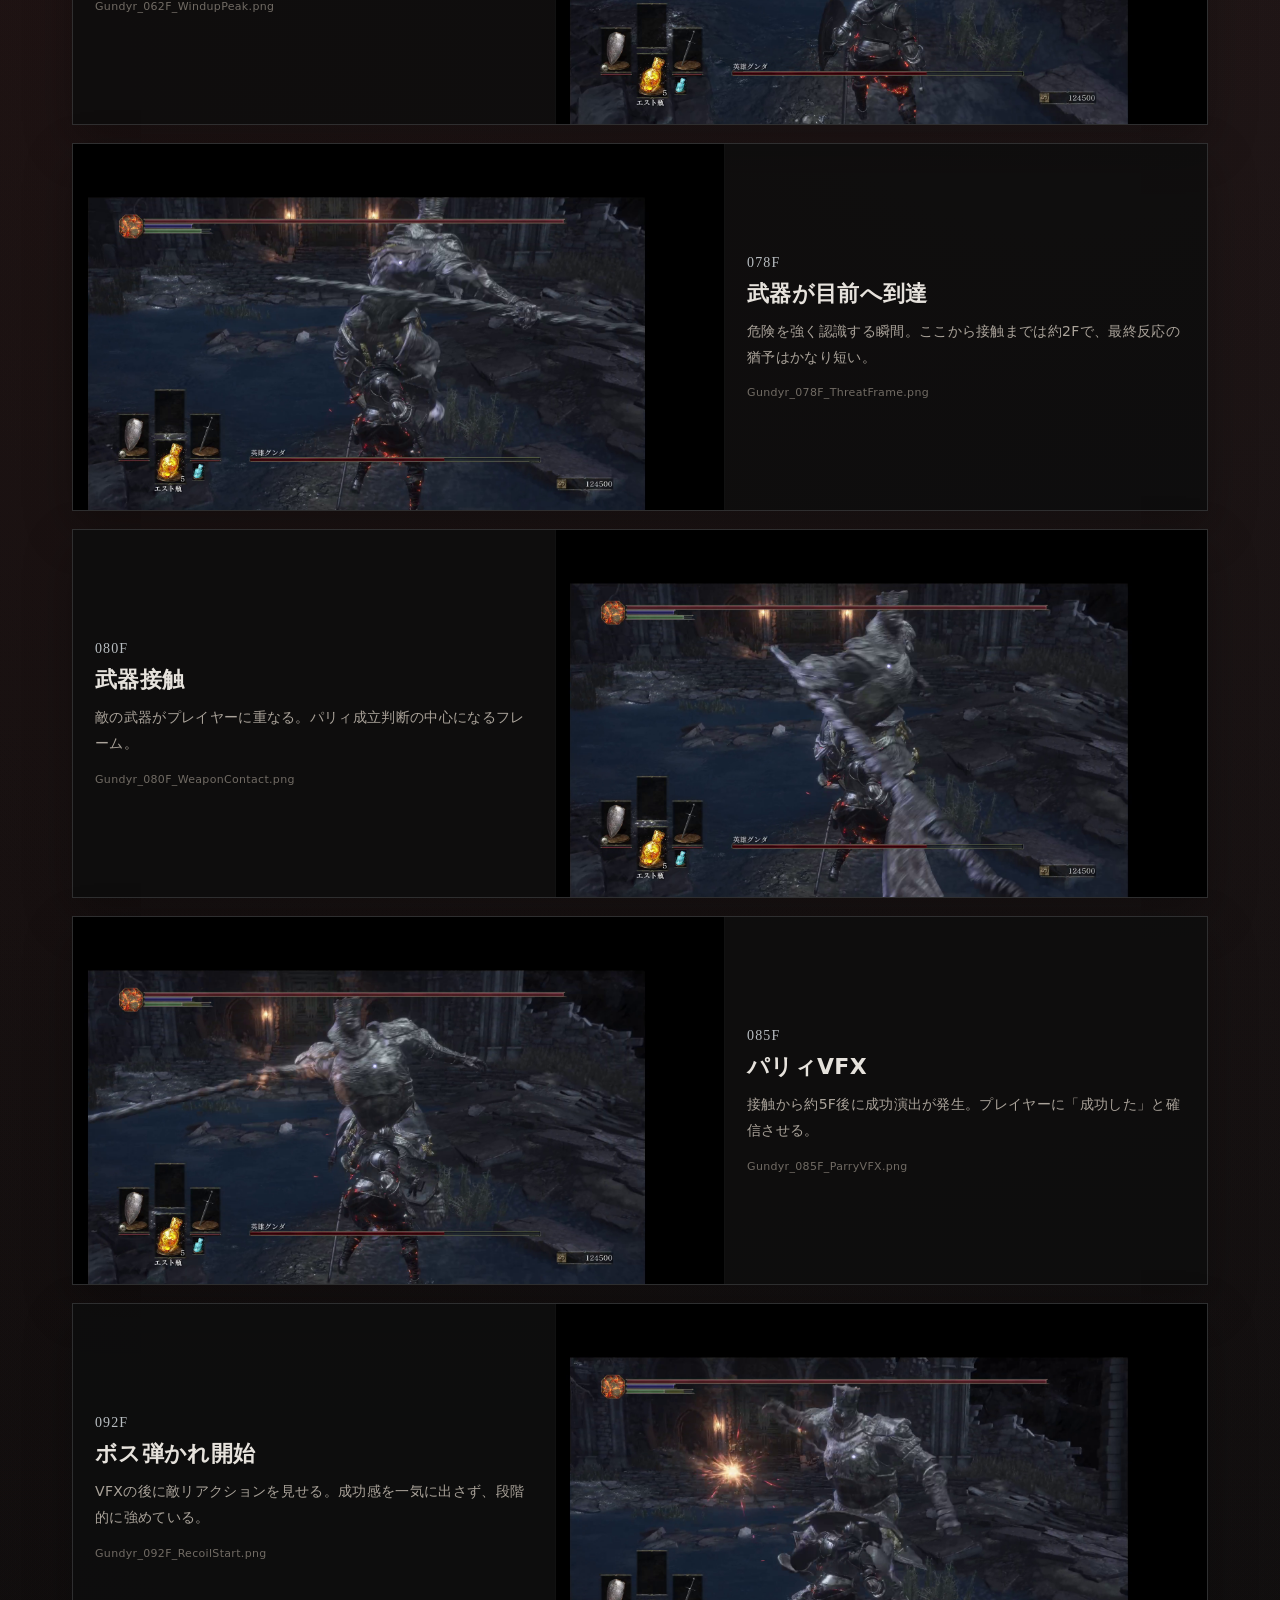
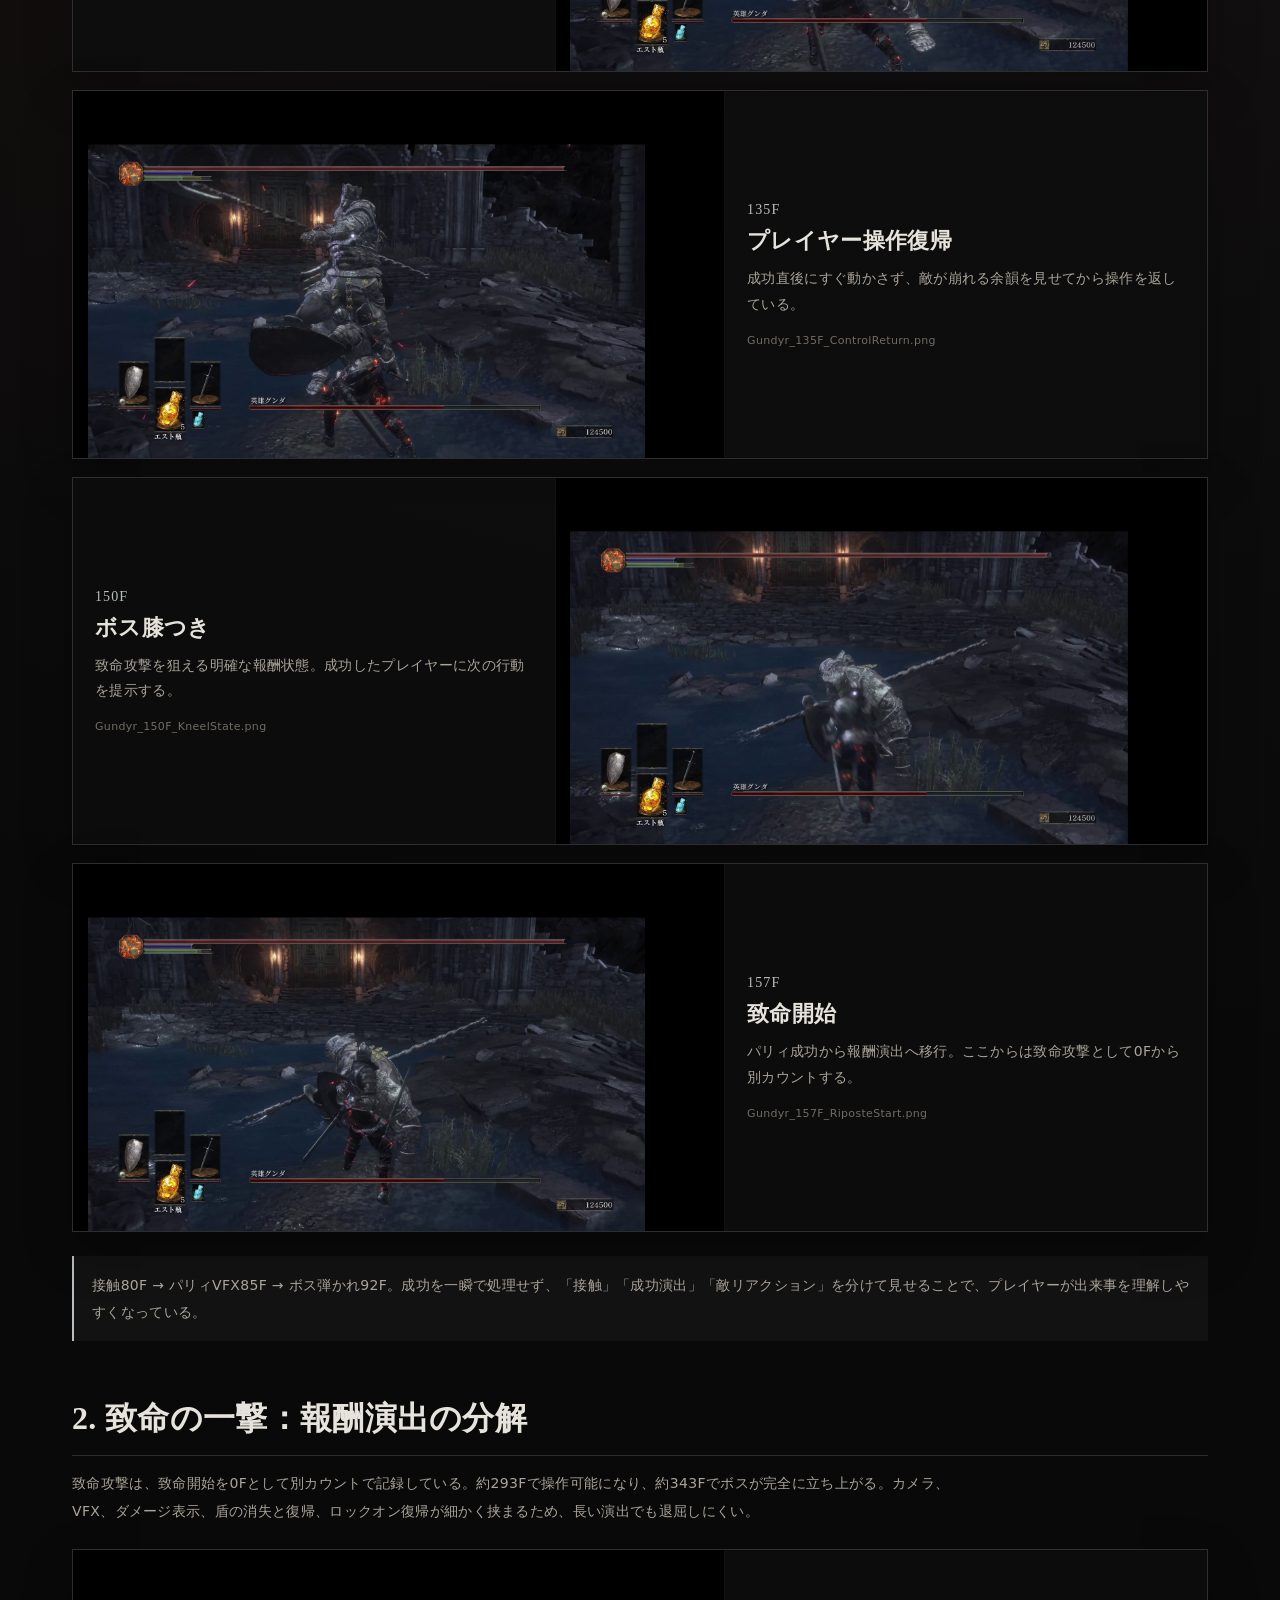
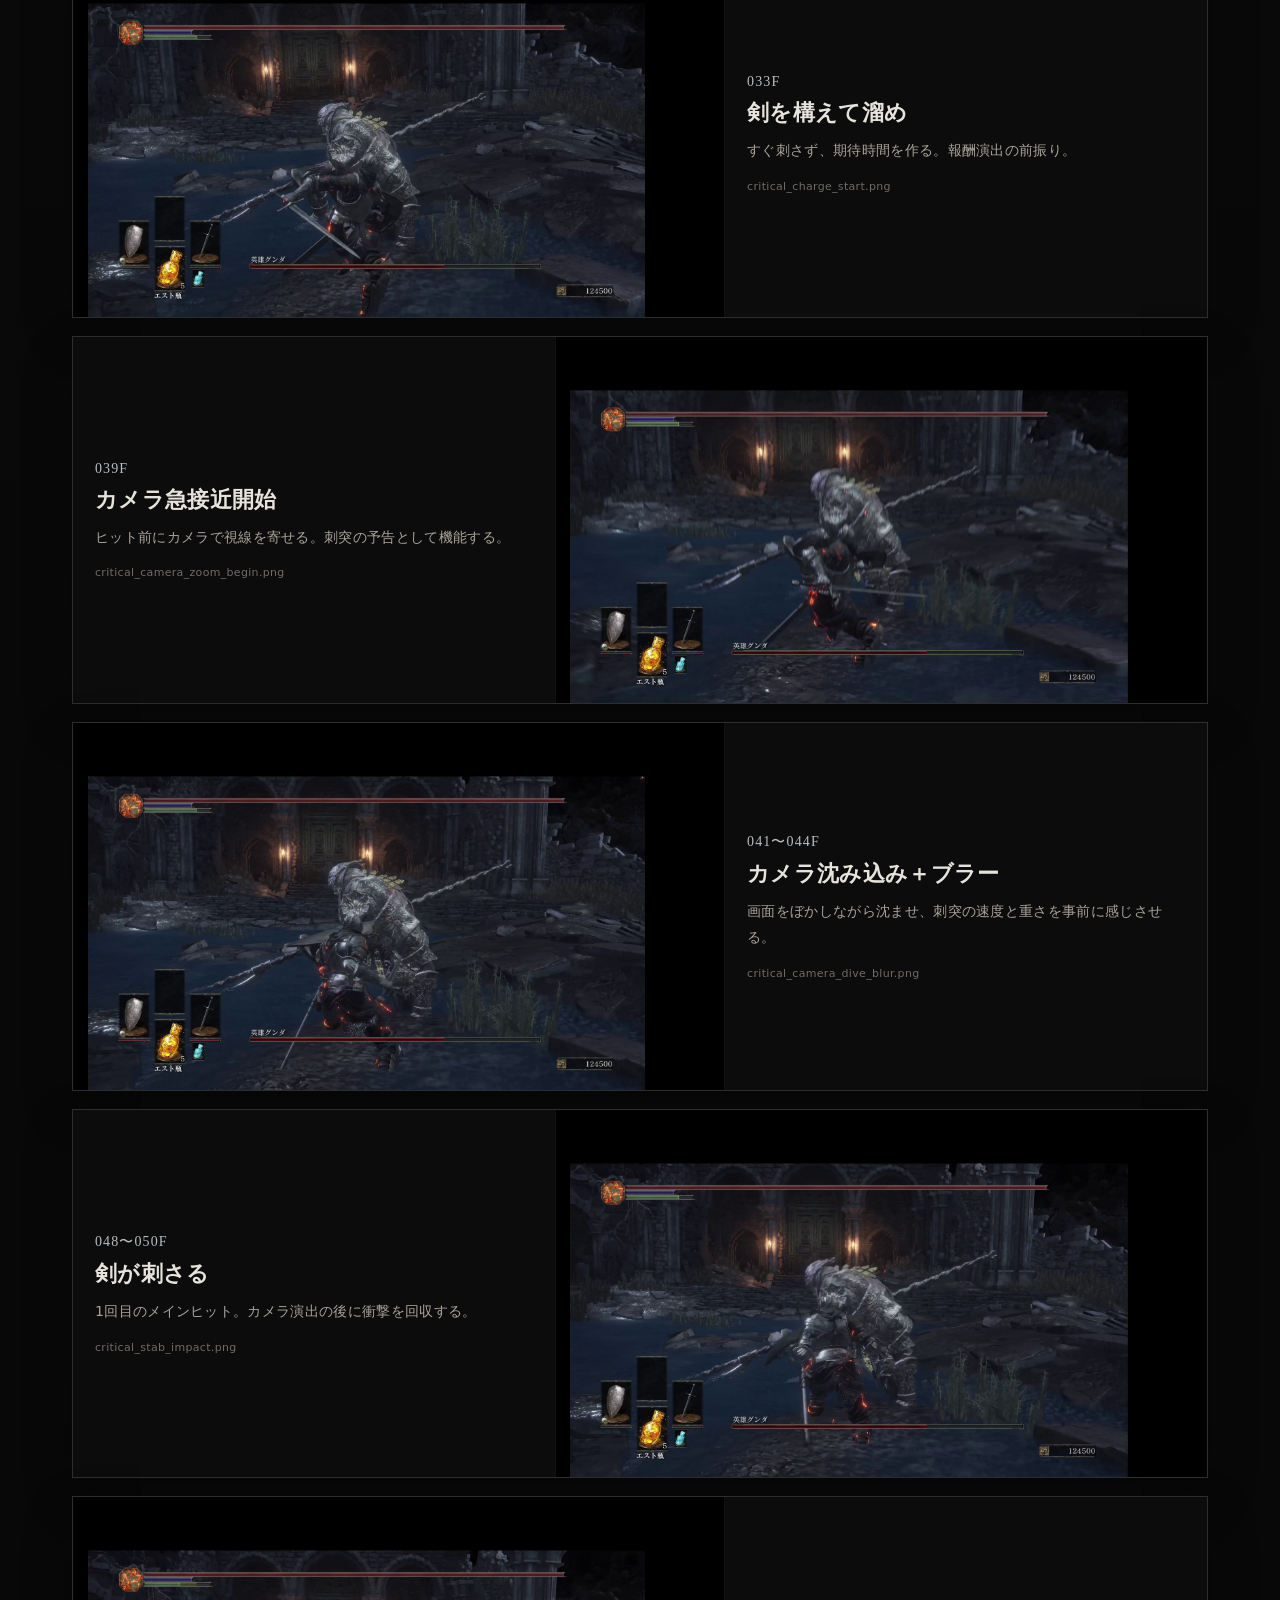
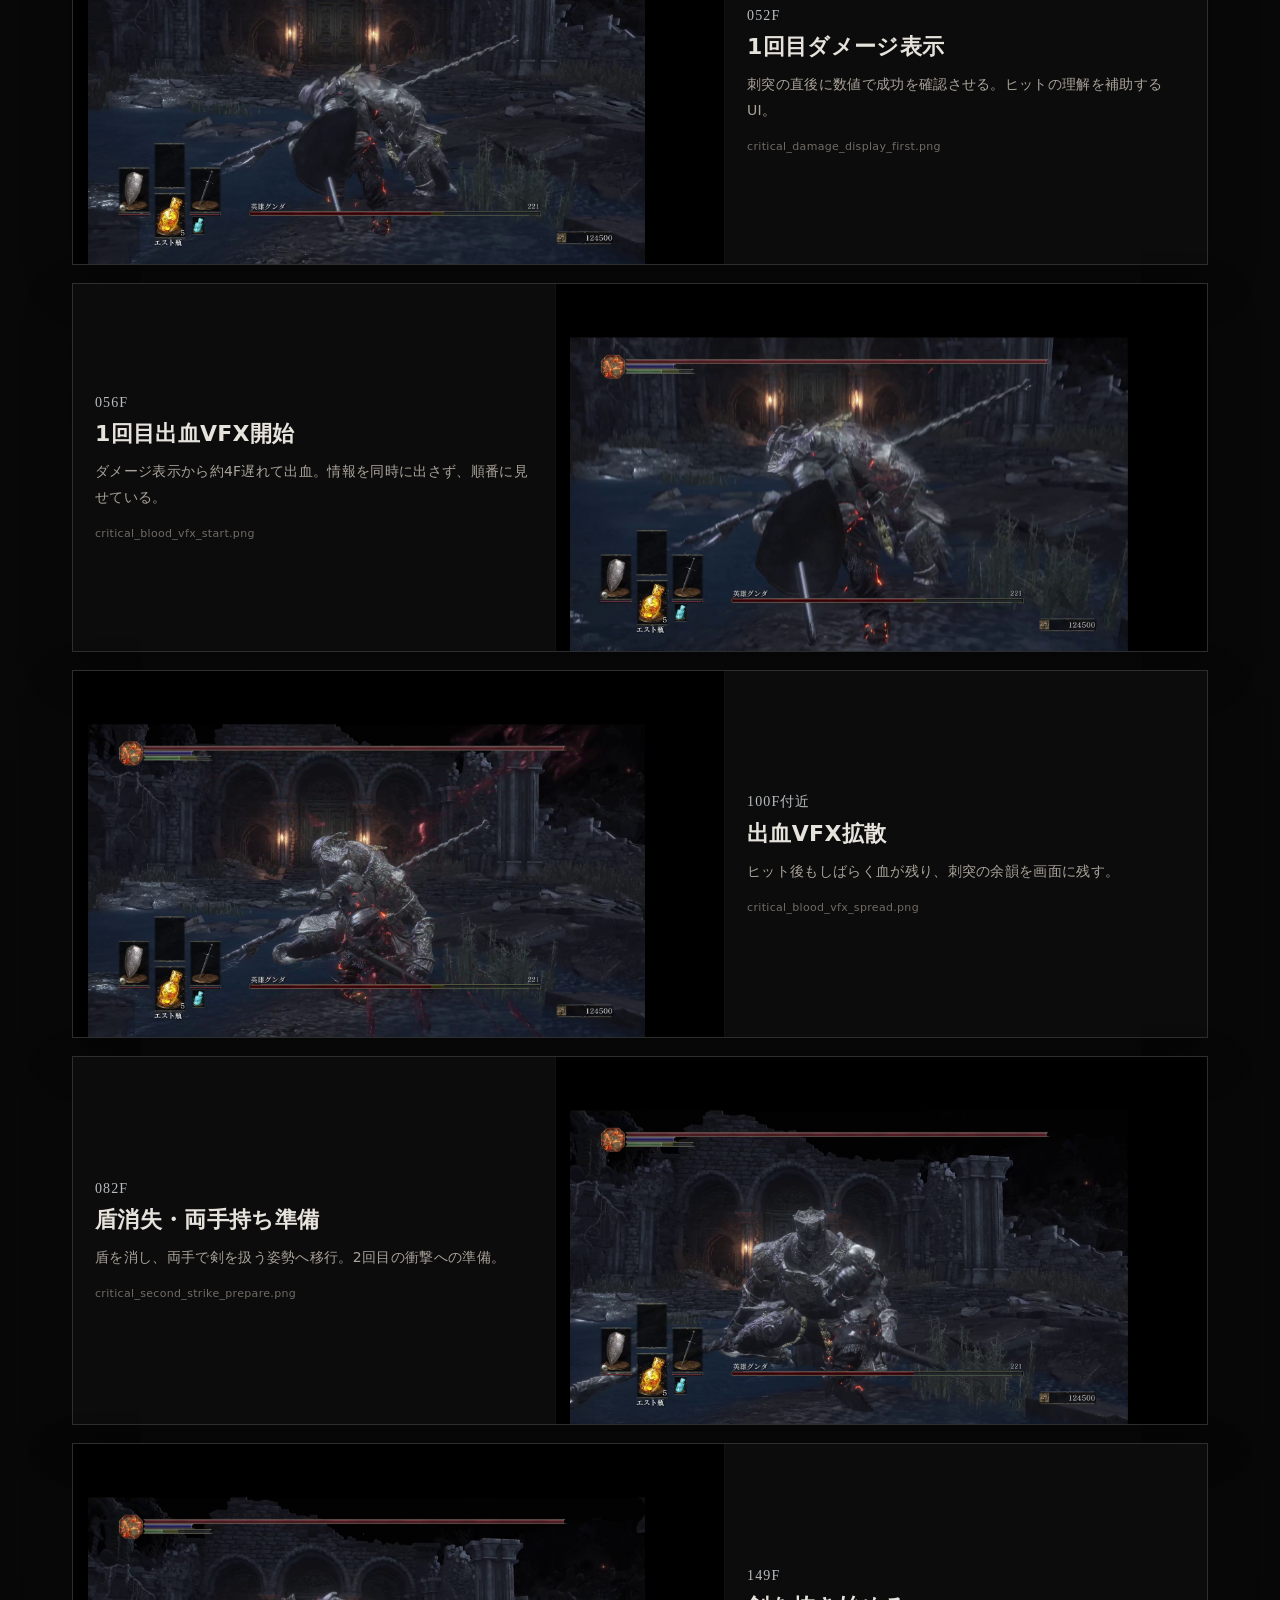
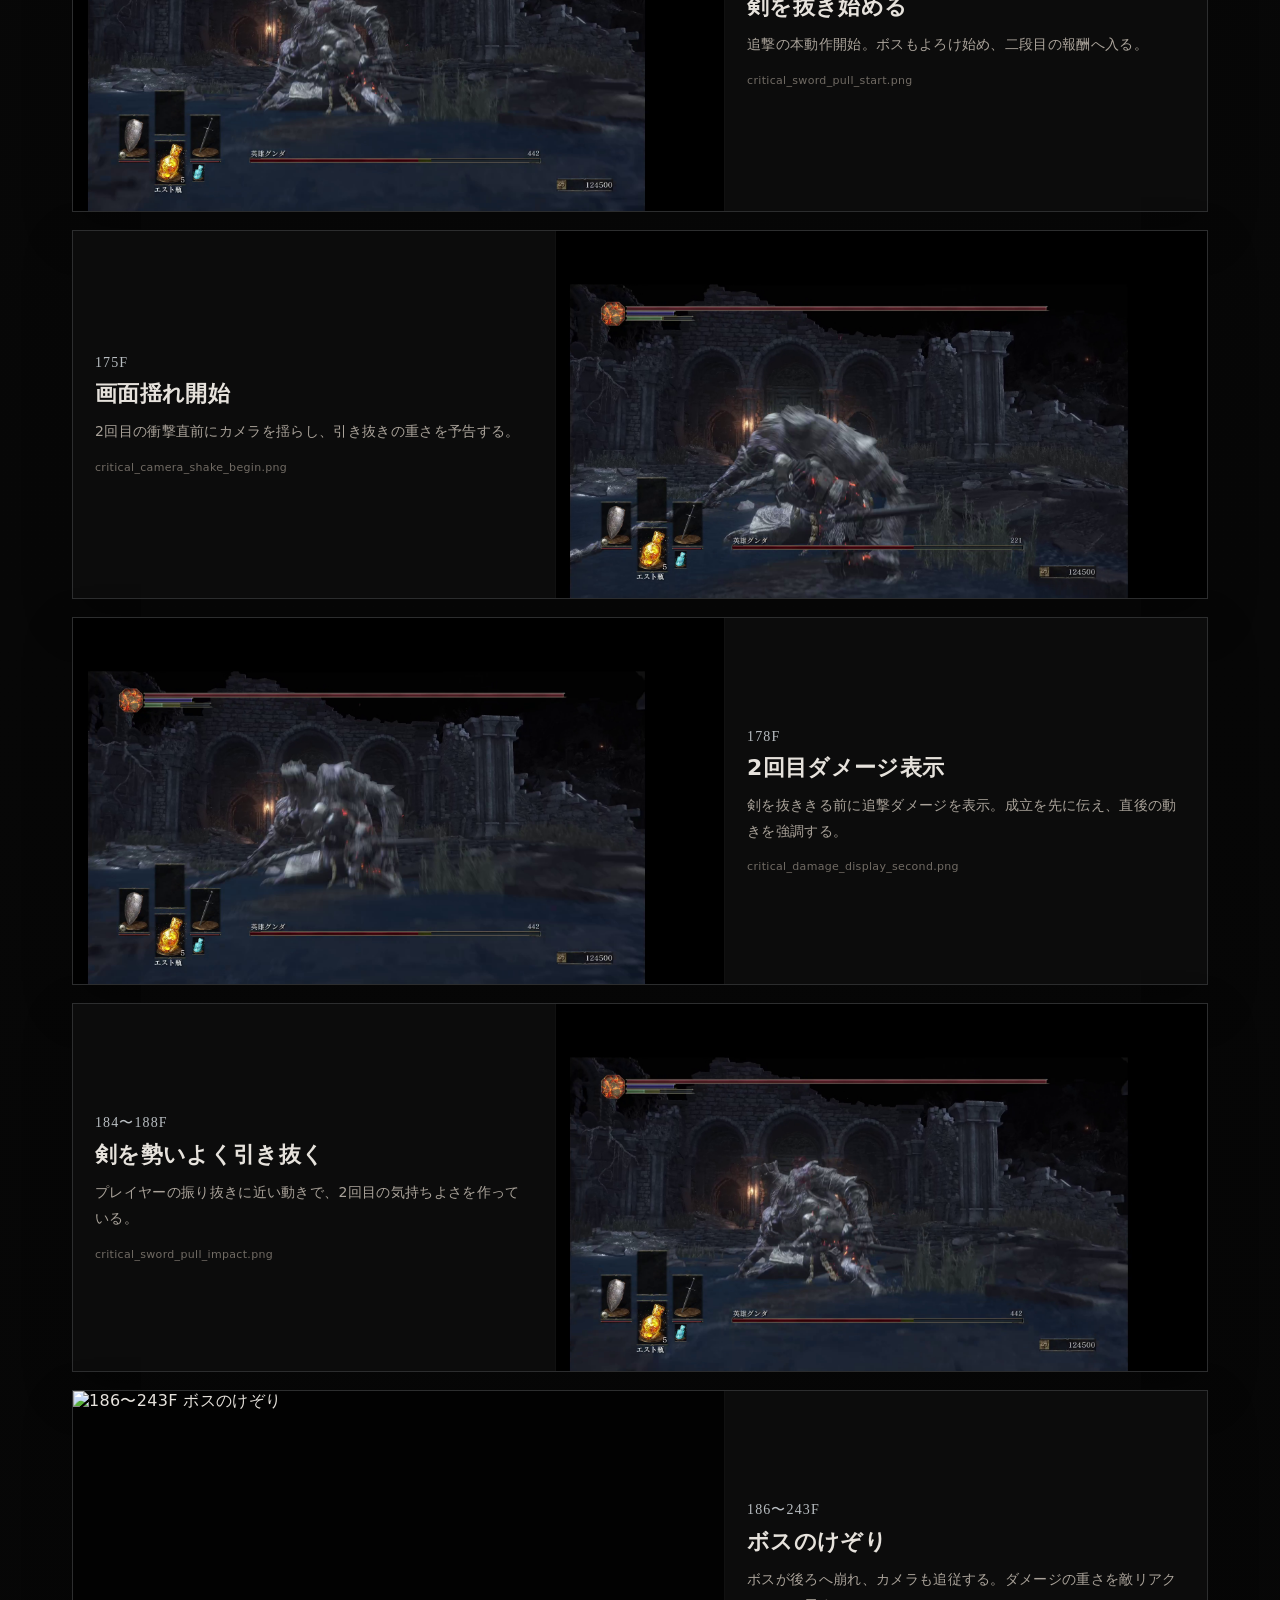
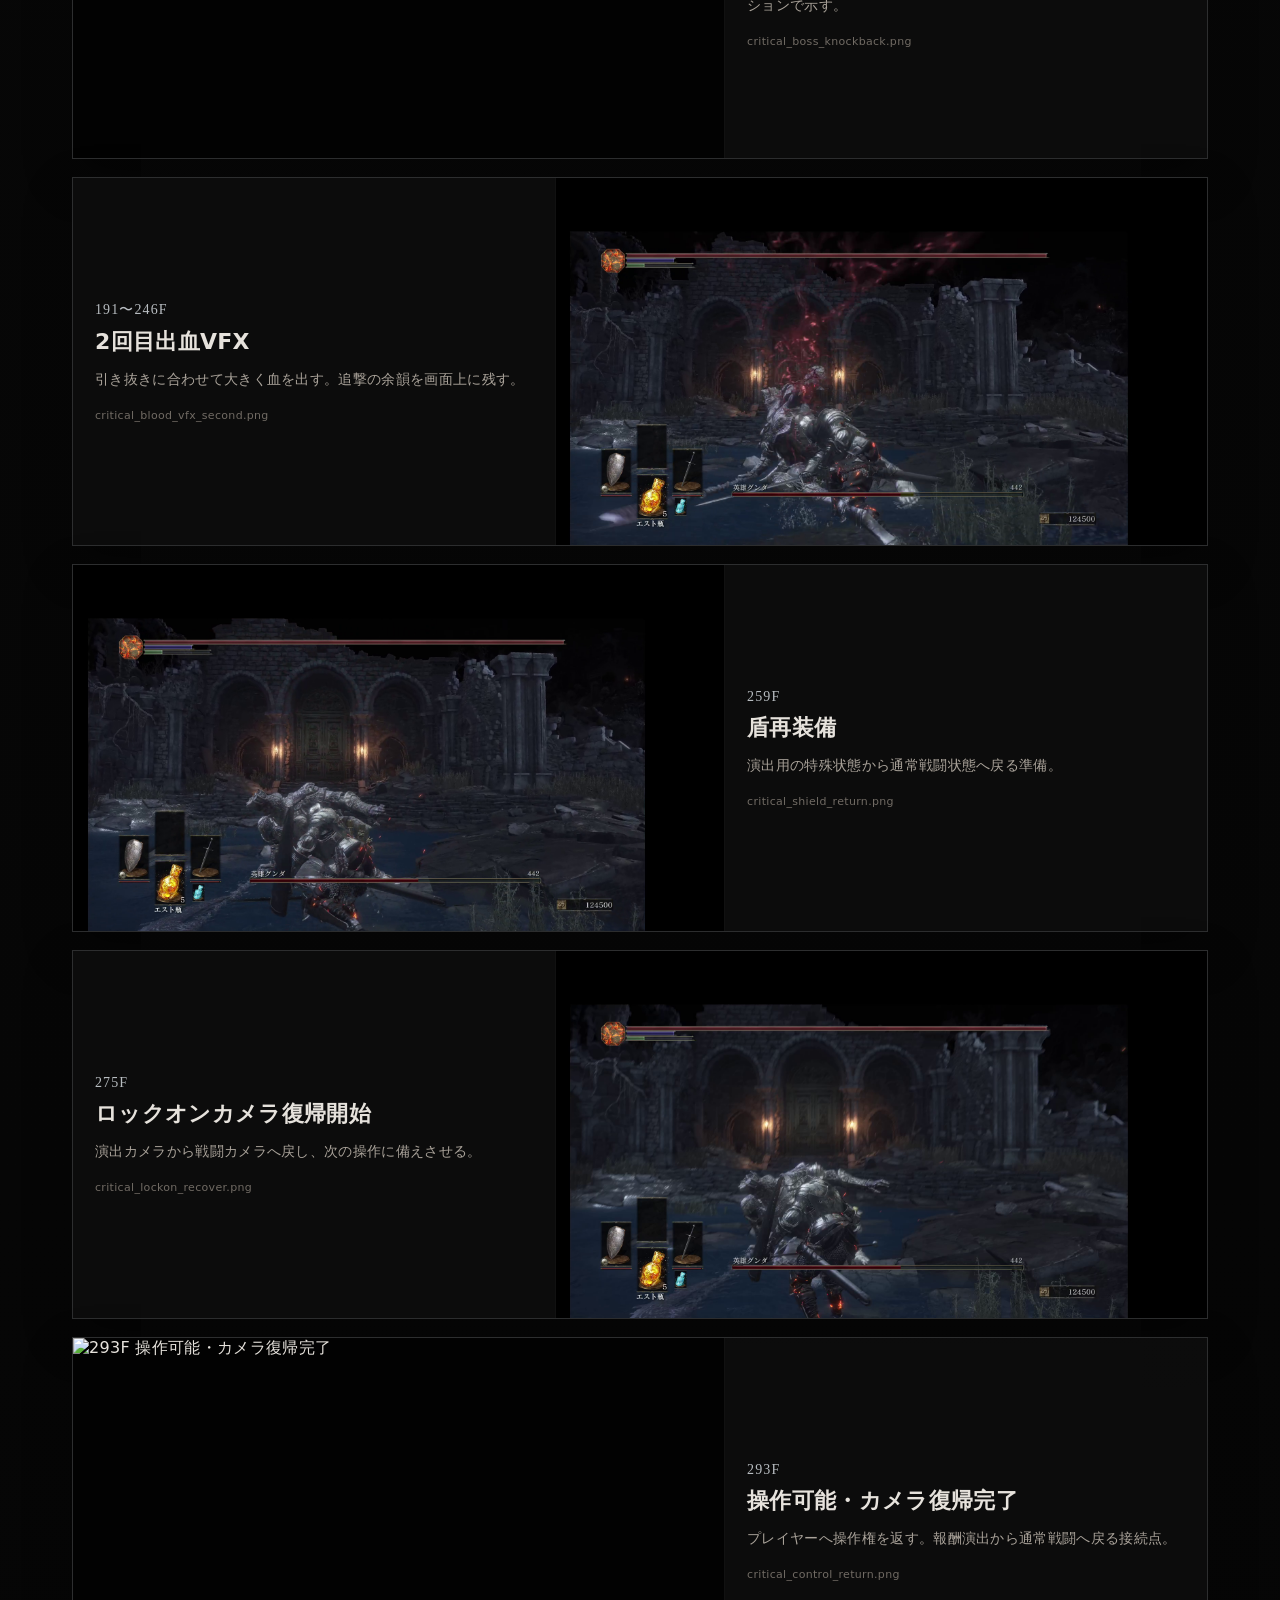
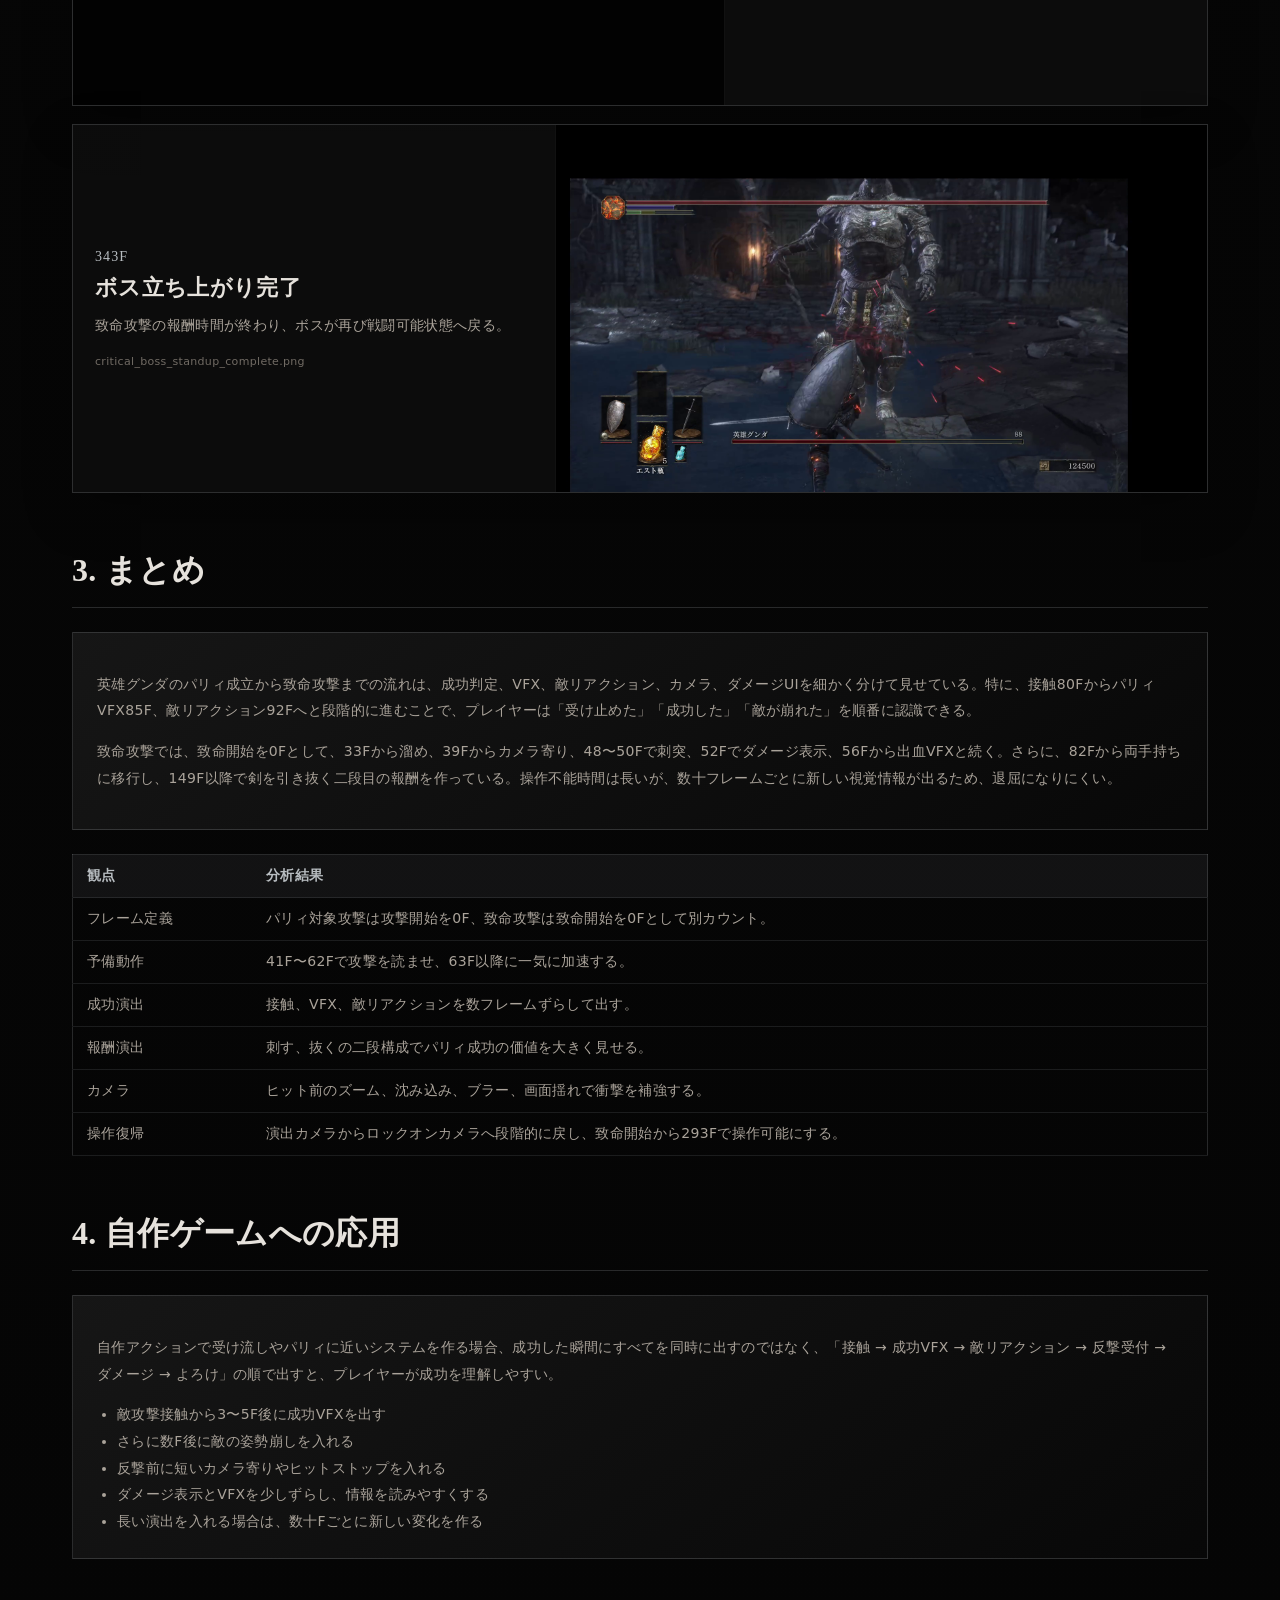
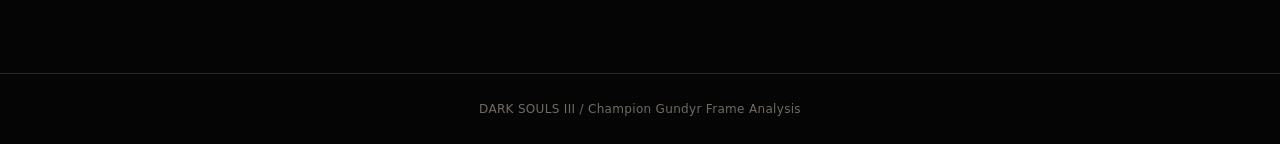
==== commit fe687ab5: "UI大幅変更" ====
--- a/pages/ds3/gundyr-parry.html
+++ b/pages/ds3/gundyr-parry.html
@@ -1,313 +1,167 @@
 <!doctype html>
 <html lang="ja">
 <head>
-  <meta charset="utf-8">
-  <meta name="viewport" content="width=device-width, initial-scale=1">
+  <meta charset="utf-8"><meta name="viewport" content="width=device-width, initial-scale=1">
   <title>英雄グンダ：パリィ成立〜致命の一撃分析</title>
   <meta name="description" content="DARK SOULS III 英雄グンダのパリィ成立から致命攻撃までをフレーム単位で分析。">
   <link rel="stylesheet" href="../../assets/css/style.css">
 </head>
 <body>
-  <header class="site-header">
-    <div class="header-inner">
-      <a class="brand" href="../../index.html"><span class="brand-mark"></span><span>Frame Analysis</span></a>
-      <nav class="nav">
-        <a href="#parry">Parry</a>
-        <a href="#critical">Critical</a>
-        <a href="#summary">Summary</a>
-      </nav>
+<header class="site-header"><div class="header-inner"><a class="brand" href="../../index.html"><span class="brand-mark"></span><span>Frame Analysis</span></a><nav class="nav"><a href="#parry">Parry</a><a href="#critical">Critical</a><a href="#summary">Summary</a></nav></div></header>
+<div class="breadcrumb"><a href="../../index.html">Top</a> / DARK SOULS III / 英雄グンダ</div>
+<section class="page-title">
+  <div class="eyebrow">DARK SOULS III / Champion Gundyr</div>
+  <h1>英雄グンダ：パリィ成立〜致命の一撃分析</h1>
+  <p class="page-summary">英雄グンダの薙ぎ払い攻撃をパリィした後、致命の一撃へ移行するまでの流れをフレーム単位で整理する。フレーム数は、パリィ対象攻撃では「攻撃アニメーション開始と思われる地点」を0F、致命攻撃では「致命開始」を0Fとして別々に数えている。</p>
+  <div class="tag-row"><span class="tag">Parry</span><span class="tag">Riposte</span><span class="tag">Camera Work</span><span class="tag">VFX Timing</span><span class="tag">Reward Design</span></div>
+</section>
+<main class="main">
+  <div class="summary-panel"><h2>結論</h2><p>英雄グンダのパリィ〜致命攻撃は、単なるダメージ処理ではなく、「読んで成功する緊張感」と「成功後にしっかり気持ちよくなる報酬時間」を分けて作っている。接触、VFX、敵リアクション、カメラ、出血、ダメージ表示を数フレームずつずらすことで、プレイヤーが出来事を段階的に理解できる構造になっている。</p></div>
+  <div class="timeline-nav"><a href="#parry">パリィ成立</a><a href="#critical">致命の一撃</a><a href="#summary">まとめ</a><a href="#apply">自作ゲームへの応用</a></div>
+
+  <section class="analysis-section" id="parry">
+    <h2>1. パリィ対象攻撃：予備動作〜成立</h2>
+    <p class="section-lead">この攻撃は、攻撃アニメーション開始と思われる地点を0Fとして記録している。41Fから62Fまで長く見せた後、63Fから一気に薙ぎ払いへ移る。78Fで武器が目前に迫り、80Fで接触。見てから反応するより、予備動作を読んで対応する攻撃になっている。</p>
+    <div class="frame-list"><article class="frame-card">
+  <div class="frame-image"><img src="../../assets/images/ds3_gundyr_parry/Gundyr_041F_WindupStart.png" alt="041F 武器を後ろへ引く"></div>
+  <div class="frame-text"><div class="frame-no">041F</div><h3>武器を後ろへ引く</h3><p>プレイヤーが攻撃種を認識し始める予備動作。ここで「来る攻撃」を読ませる。</p><div class="frame-meta">Gundyr_041F_WindupStart.png</div></div>
+</article>
+<article class="frame-card">
+  <div class="frame-image"><img src="../../assets/images/ds3_gundyr_parry/Gundyr_062F_WindupPeak.png" alt="062F 溜めの頂点"></div>
+  <div class="frame-text"><div class="frame-no">062F</div><h3>溜めの頂点</h3><p>攻撃前に一度テンポを止める。早すぎる回避やパリィを誘うディレイとして機能している。</p><div class="frame-meta">Gundyr_062F_WindupPeak.png</div></div>
+</article>
+<article class="frame-card">
+  <div class="frame-image"><img src="../../assets/images/ds3_gundyr_parry/Gundyr_078F_ThreatFrame.png" alt="078F 武器が目前へ到達"></div>
+  <div class="frame-text"><div class="frame-no">078F</div><h3>武器が目前へ到達</h3><p>危険を強く認識する瞬間。ここから接触までは約2Fで、最終反応の猶予はかなり短い。</p><div class="frame-meta">Gundyr_078F_ThreatFrame.png</div></div>
+</article>
+<article class="frame-card">
+  <div class="frame-image"><img src="../../assets/images/ds3_gundyr_parry/Gundyr_080F_WeaponContact.png" alt="080F 武器接触"></div>
+  <div class="frame-text"><div class="frame-no">080F</div><h3>武器接触</h3><p>敵の武器がプレイヤーに重なる。パリィ成立判断の中心になるフレーム。</p><div class="frame-meta">Gundyr_080F_WeaponContact.png</div></div>
+</article>
+<article class="frame-card">
+  <div class="frame-image"><img src="../../assets/images/ds3_gundyr_parry/Gundyr_085F_ParryVFX.png" alt="085F パリィVFX"></div>
+  <div class="frame-text"><div class="frame-no">085F</div><h3>パリィVFX</h3><p>接触から約5F後に成功演出が発生。プレイヤーに「成功した」と確信させる。</p><div class="frame-meta">Gundyr_085F_ParryVFX.png</div></div>
+</article>
+<article class="frame-card">
+  <div class="frame-image"><img src="../../assets/images/ds3_gundyr_parry/Gundyr_092F_RecoilStart.png" alt="092F ボス弾かれ開始"></div>
+  <div class="frame-text"><div class="frame-no">092F</div><h3>ボス弾かれ開始</h3><p>VFXの後に敵リアクションを見せる。成功感を一気に出さず、段階的に強めている。</p><div class="frame-meta">Gundyr_092F_RecoilStart.png</div></div>
+</article>
+<article class="frame-card">
+  <div class="frame-image"><img src="../../assets/images/ds3_gundyr_parry/Gundyr_135F_ControlReturn.png" alt="135F プレイヤー操作復帰"></div>
+  <div class="frame-text"><div class="frame-no">135F</div><h3>プレイヤー操作復帰</h3><p>成功直後にすぐ動かさず、敵が崩れる余韻を見せてから操作を返している。</p><div class="frame-meta">Gundyr_135F_ControlReturn.png</div></div>
+</article>
+<article class="frame-card">
+  <div class="frame-image"><img src="../../assets/images/ds3_gundyr_parry/Gundyr_150F_KneelState.png" alt="150F ボス膝つき"></div>
+  <div class="frame-text"><div class="frame-no">150F</div><h3>ボス膝つき</h3><p>致命攻撃を狙える明確な報酬状態。成功したプレイヤーに次の行動を提示する。</p><div class="frame-meta">Gundyr_150F_KneelState.png</div></div>
+</article>
+<article class="frame-card">
+  <div class="frame-image"><img src="../../assets/images/ds3_gundyr_parry/Gundyr_157F_RiposteStart.png" alt="157F 致命開始"></div>
+  <div class="frame-text"><div class="frame-no">157F</div><h3>致命開始</h3><p>パリィ成功から報酬演出へ移行。ここからは致命攻撃として0Fから別カウントする。</p><div class="frame-meta">Gundyr_157F_RiposteStart.png</div></div>
+</article></div>
+    <div class="note-box">接触80F → パリィVFX85F → ボス弾かれ92F。成功を一瞬で処理せず、「接触」「成功演出」「敵リアクション」を分けて見せることで、プレイヤーが出来事を理解しやすくなっている。</div>
+  </section>
+
+  <section class="analysis-section" id="critical">
+    <h2>2. 致命の一撃：報酬演出の分解</h2>
+    <p class="section-lead">致命攻撃は、致命開始を0Fとして別カウントで記録している。約293Fで操作可能になり、約343Fでボスが完全に立ち上がる。カメラ、VFX、ダメージ表示、盾の消失と復帰、ロックオン復帰が細かく挟まるため、長い演出でも退屈しにくい。</p>
+    <div class="frame-list"><article class="frame-card">
+  <div class="frame-image"><img src="../../assets/images/ds3_gundyr_parry/critical_charge_start.png" alt="033F 剣を構えて溜め"></div>
+  <div class="frame-text"><div class="frame-no">033F</div><h3>剣を構えて溜め</h3><p>すぐ刺さず、期待時間を作る。報酬演出の前振り。</p><div class="frame-meta">critical_charge_start.png</div></div>
+</article>
+<article class="frame-card">
+  <div class="frame-image"><img src="../../assets/images/ds3_gundyr_parry/critical_camera_zoom_begin.png" alt="039F カメラ急接近開始"></div>
+  <div class="frame-text"><div class="frame-no">039F</div><h3>カメラ急接近開始</h3><p>ヒット前にカメラで視線を寄せる。刺突の予告として機能する。</p><div class="frame-meta">critical_camera_zoom_begin.png</div></div>
+</article>
+<article class="frame-card">
+  <div class="frame-image"><img src="../../assets/images/ds3_gundyr_parry/critical_camera_dive_blur.png" alt="041〜044F カメラ沈み込み＋ブラー"></div>
+  <div class="frame-text"><div class="frame-no">041〜044F</div><h3>カメラ沈み込み＋ブラー</h3><p>画面をぼかしながら沈ませ、刺突の速度と重さを事前に感じさせる。</p><div class="frame-meta">critical_camera_dive_blur.png</div></div>
+</article>
+<article class="frame-card">
+  <div class="frame-image"><img src="../../assets/images/ds3_gundyr_parry/critical_stab_impact.png" alt="048〜050F 剣が刺さる"></div>
+  <div class="frame-text"><div class="frame-no">048〜050F</div><h3>剣が刺さる</h3><p>1回目のメインヒット。カメラ演出の後に衝撃を回収する。</p><div class="frame-meta">critical_stab_impact.png</div></div>
+</article>
+<article class="frame-card">
+  <div class="frame-image"><img src="../../assets/images/ds3_gundyr_parry/critical_damage_display_first.png" alt="052F 1回目ダメージ表示"></div>
+  <div class="frame-text"><div class="frame-no">052F</div><h3>1回目ダメージ表示</h3><p>刺突の直後に数値で成功を確認させる。ヒットの理解を補助するUI。</p><div class="frame-meta">critical_damage_display_first.png</div></div>
+</article>
+<article class="frame-card">
+  <div class="frame-image"><img src="../../assets/images/ds3_gundyr_parry/critical_blood_vfx_start.png" alt="056F 1回目出血VFX開始"></div>
+  <div class="frame-text"><div class="frame-no">056F</div><h3>1回目出血VFX開始</h3><p>ダメージ表示から約4F遅れて出血。情報を同時に出さず、順番に見せている。</p><div class="frame-meta">critical_blood_vfx_start.png</div></div>
+</article>
+<article class="frame-card">
+  <div class="frame-image"><img src="../../assets/images/ds3_gundyr_parry/critical_blood_vfx_spread.png" alt="100F付近 出血VFX拡散"></div>
+  <div class="frame-text"><div class="frame-no">100F付近</div><h3>出血VFX拡散</h3><p>ヒット後もしばらく血が残り、刺突の余韻を画面に残す。</p><div class="frame-meta">critical_blood_vfx_spread.png</div></div>
+</article>
+<article class="frame-card">
+  <div class="frame-image"><img src="../../assets/images/ds3_gundyr_parry/critical_second_strike_prepare.png" alt="082F 盾消失・両手持ち準備"></div>
+  <div class="frame-text"><div class="frame-no">082F</div><h3>盾消失・両手持ち準備</h3><p>盾を消し、両手で剣を扱う姿勢へ移行。2回目の衝撃への準備。</p><div class="frame-meta">critical_second_strike_prepare.png</div></div>
+</article>
+<article class="frame-card">
+  <div class="frame-image"><img src="../../assets/images/ds3_gundyr_parry/critical_sword_pull_start.png" alt="149F 剣を抜き始める"></div>
+  <div class="frame-text"><div class="frame-no">149F</div><h3>剣を抜き始める</h3><p>追撃の本動作開始。ボスもよろけ始め、二段目の報酬へ入る。</p><div class="frame-meta">critical_sword_pull_start.png</div></div>
+</article>
+<article class="frame-card">
+  <div class="frame-image"><img src="../../assets/images/ds3_gundyr_parry/critical_camera_shake_begin.png" alt="175F 画面揺れ開始"></div>
+  <div class="frame-text"><div class="frame-no">175F</div><h3>画面揺れ開始</h3><p>2回目の衝撃直前にカメラを揺らし、引き抜きの重さを予告する。</p><div class="frame-meta">critical_camera_shake_begin.png</div></div>
+</article>
+<article class="frame-card">
+  <div class="frame-image"><img src="../../assets/images/ds3_gundyr_parry/critical_damage_display_second.png" alt="178F 2回目ダメージ表示"></div>
+  <div class="frame-text"><div class="frame-no">178F</div><h3>2回目ダメージ表示</h3><p>剣を抜ききる前に追撃ダメージを表示。成立を先に伝え、直後の動きを強調する。</p><div class="frame-meta">critical_damage_display_second.png</div></div>
+</article>
+<article class="frame-card">
+  <div class="frame-image"><img src="../../assets/images/ds3_gundyr_parry/critical_sword_pull_impact.png" alt="184〜188F 剣を勢いよく引き抜く"></div>
+  <div class="frame-text"><div class="frame-no">184〜188F</div><h3>剣を勢いよく引き抜く</h3><p>プレイヤーの振り抜きに近い動きで、2回目の気持ちよさを作っている。</p><div class="frame-meta">critical_sword_pull_impact.png</div></div>
+</article>
+<article class="frame-card">
+  <div class="frame-image"><img src="../../assets/images/ds3_gundyr_parry/critical_boss_knockback.png" alt="186〜243F ボスのけぞり"></div>
+  <div class="frame-text"><div class="frame-no">186〜243F</div><h3>ボスのけぞり</h3><p>ボスが後ろへ崩れ、カメラも追従する。ダメージの重さを敵リアクションで示す。</p><div class="frame-meta">critical_boss_knockback.png</div></div>
+</article>
+<article class="frame-card">
+  <div class="frame-image"><img src="../../assets/images/ds3_gundyr_parry/critical_blood_vfx_second.png" alt="191〜246F 2回目出血VFX"></div>
+  <div class="frame-text"><div class="frame-no">191〜246F</div><h3>2回目出血VFX</h3><p>引き抜きに合わせて大きく血を出す。追撃の余韻を画面上に残す。</p><div class="frame-meta">critical_blood_vfx_second.png</div></div>
+</article>
+<article class="frame-card">
+  <div class="frame-image"><img src="../../assets/images/ds3_gundyr_parry/critical_shield_return.png" alt="259F 盾再装備"></div>
+  <div class="frame-text"><div class="frame-no">259F</div><h3>盾再装備</h3><p>演出用の特殊状態から通常戦闘状態へ戻る準備。</p><div class="frame-meta">critical_shield_return.png</div></div>
+</article>
+<article class="frame-card">
+  <div class="frame-image"><img src="../../assets/images/ds3_gundyr_parry/critical_lockon_recover.png" alt="275F ロックオンカメラ復帰開始"></div>
+  <div class="frame-text"><div class="frame-no">275F</div><h3>ロックオンカメラ復帰開始</h3><p>演出カメラから戦闘カメラへ戻し、次の操作に備えさせる。</p><div class="frame-meta">critical_lockon_recover.png</div></div>
+</article>
+<article class="frame-card">
+  <div class="frame-image"><img src="../../assets/images/ds3_gundyr_parry/critical_control_return.png" alt="293F 操作可能・カメラ復帰完了"></div>
+  <div class="frame-text"><div class="frame-no">293F</div><h3>操作可能・カメラ復帰完了</h3><p>プレイヤーへ操作権を返す。報酬演出から通常戦闘へ戻る接続点。</p><div class="frame-meta">critical_control_return.png</div></div>
+</article>
+<article class="frame-card">
+  <div class="frame-image"><img src="../../assets/images/ds3_gundyr_parry/critical_boss_standup_complete.png" alt="343F ボス立ち上がり完了"></div>
+  <div class="frame-text"><div class="frame-no">343F</div><h3>ボス立ち上がり完了</h3><p>致命攻撃の報酬時間が終わり、ボスが再び戦闘可能状態へ戻る。</p><div class="frame-meta">critical_boss_standup_complete.png</div></div>
+</article></div>
+  </section>
+
+  <section class="analysis-section" id="summary">
+    <h2>3. まとめ</h2>
+    <div class="summary-panel">
+      <p>英雄グンダのパリィ成立から致命攻撃までの流れは、成功判定、VFX、敵リアクション、カメラ、ダメージUIを細かく分けて見せている。特に、接触80FからパリィVFX85F、敵リアクション92Fへと段階的に進むことで、プレイヤーは「受け止めた」「成功した」「敵が崩れた」を順番に認識できる。</p>
+      <p>致命攻撃では、致命開始を0Fとして、33Fから溜め、39Fからカメラ寄り、48〜50Fで刺突、52Fでダメージ表示、56Fから出血VFXと続く。さらに、82Fから両手持ちに移行し、149F以降で剣を引き抜く二段目の報酬を作っている。操作不能時間は長いが、数十フレームごとに新しい視覚情報が出るため、退屈になりにくい。</p>
     </div>
-  </header>
+    <table class="compare-table">
+      <tr><th>観点</th><th>分析結果</th></tr>
+      <tr><td>フレーム定義</td><td>パリィ対象攻撃は攻撃開始を0F、致命攻撃は致命開始を0Fとして別カウント。</td></tr>
+      <tr><td>予備動作</td><td>41F〜62Fで攻撃を読ませ、63F以降に一気に加速する。</td></tr>
+      <tr><td>成功演出</td><td>接触、VFX、敵リアクションを数フレームずらして出す。</td></tr>
+      <tr><td>報酬演出</td><td>刺す、抜くの二段構成でパリィ成功の価値を大きく見せる。</td></tr>
+      <tr><td>カメラ</td><td>ヒット前のズーム、沈み込み、ブラー、画面揺れで衝撃を補強する。</td></tr>
+      <tr><td>操作復帰</td><td>演出カメラからロックオンカメラへ段階的に戻し、致命開始から293Fで操作可能にする。</td></tr>
+    </table>
+  </section>
 
-  <div class="breadcrumb">
-    <a href="../../index.html">Top</a> / DARK SOULS III / 英雄グンダ
-  </div>
-
-  <section class="page-title">
-    <div class="eyebrow">DARK SOULS III / Champion Gundyr</div>
-    <h1>英雄グンダ：パリィ成立〜致命の一撃分析</h1>
-    <p class="page-summary">
-      英雄グンダの薙ぎ払い攻撃をパリィした後、致命の一撃へ移行するまでの流れをフレーム単位で整理する。
-      攻撃の予備動作、接触、パリィVFX、敵リアクション、致命演出、出血VFX、カメラ復帰、操作可能までを分析対象にした。
-    </p>
-
-    <div class="tag-row">
-      <span class="tag">Parry</span>
-      <span class="tag">Riposte</span>
-      <span class="tag">Camera Work</span>
-      <span class="tag">VFX Timing</span>
-      <span class="tag">Reward Design</span>
+  <section class="analysis-section" id="apply">
+    <h2>4. 自作ゲームへの応用</h2>
+    <div class="summary-panel">
+      <p>自作アクションで受け流しやパリィに近いシステムを作る場合、成功した瞬間にすべてを同時に出すのではなく、「接触 → 成功VFX → 敵リアクション → 反撃受付 → ダメージ → よろけ」の順で出すと、プレイヤーが成功を理解しやすい。</p>
+      <ul><li>敵攻撃接触から3〜5F後に成功VFXを出す</li><li>さらに数F後に敵の姿勢崩しを入れる</li><li>反撃前に短いカメラ寄りやヒットストップを入れる</li><li>ダメージ表示とVFXを少しずらし、情報を読みやすくする</li><li>長い演出を入れる場合は、数十Fごとに新しい変化を作る</li></ul>
     </div>
   </section>
-
-  <main class="main">
-    <div class="summary-panel">
-      <h2>結論</h2>
-      <p>
-        英雄グンダのパリィ〜致命攻撃は、単なるダメージ処理ではなく、
-        「読んで成功する緊張感」と「成功後にしっかり気持ちよくなる報酬時間」を分けて作っている。
-        接触、VFX、敵リアクション、カメラ、出血、ダメージ表示を数フレームずつずらすことで、
-        プレイヤーが出来事を段階的に理解できる構造になっている。
-      </p>
-    </div>
-
-    <div class="timeline-nav">
-      <a href="#parry">パリィ成立</a>
-      <a href="#critical">致命の一撃</a>
-      <a href="#summary">まとめ</a>
-      <a href="#apply">自作ゲームへの応用</a>
-    </div>
-
-    <section class="analysis-section" id="parry">
-      <h2>1. パリィ対象攻撃：予備動作〜成立</h2>
-      <p class="section-lead">
-        この攻撃は、41Fから62Fまで長く見せた後、63Fから一気に薙ぎ払いへ移る。
-        78Fで武器が目前に迫り、80Fで接触。見てから反応するより、予備動作を読んで対応する攻撃になっている。
-      </p>
-
-      <div class="frame-list">
-        <article class="frame-card">
-          <div class="frame-image"><img src="../../assets/images/ds3_gundyr_parry/Gundyr_041F_WindupStart.png" alt="41F 武器を後ろへ引く"></div>
-          <div class="frame-text">
-            <div class="frame-no">041F</div>
-            <h3>武器を後ろへ引く</h3>
-            <p>プレイヤーが攻撃種を認識し始める予備動作。ここで「来る攻撃」を読ませる。</p>
-            <div class="frame-meta">Gundyr_041F_WindupStart.png</div>
-          </div>
-        </article>
-
-        <article class="frame-card">
-          <div class="frame-image"><img src="../../assets/images/ds3_gundyr_parry/Gundyr_062F_WindupPeak.png" alt="62F 溜めの頂点"></div>
-          <div class="frame-text">
-            <div class="frame-no">062F</div>
-            <h3>溜めの頂点</h3>
-            <p>攻撃前に一度テンポを止める。早すぎる回避やパリィを誘うディレイとして機能している。</p>
-            <div class="frame-meta">Gundyr_062F_WindupPeak.png</div>
-          </div>
-        </article>
-
-        <article class="frame-card">
-          <div class="frame-image"><img src="../../assets/images/ds3_gundyr_parry/Gundyr_078F_ThreatFrame.png" alt="78F 武器が目前へ到達"></div>
-          <div class="frame-text">
-            <div class="frame-no">078F</div>
-            <h3>武器が目前へ到達</h3>
-            <p>危険を強く認識する瞬間。ここから接触までは約2Fで、最終反応の猶予はかなり短い。</p>
-            <div class="frame-meta">Gundyr_078F_ThreatFrame.png</div>
-          </div>
-        </article>
-
-        <article class="frame-card">
-          <div class="frame-image"><img src="../../assets/images/ds3_gundyr_parry/Gundyr_080F_WeaponContact.png" alt="80F 武器接触"></div>
-          <div class="frame-text">
-            <div class="frame-no">080F</div>
-            <h3>武器接触</h3>
-            <p>敵の武器がプレイヤーに重なる。パリィ成立判断の中心になるフレーム。</p>
-            <div class="frame-meta">Gundyr_080F_WeaponContact.png</div>
-          </div>
-        </article>
-
-        <article class="frame-card">
-          <div class="frame-image"><img src="../../assets/images/ds3_gundyr_parry/Gundyr_085F_ParryVFX.png" alt="85F パリィVFX"></div>
-          <div class="frame-text">
-            <div class="frame-no">085F</div>
-            <h3>パリィVFX</h3>
-            <p>接触から約5F後に成功演出が発生。プレイヤーに「成功した」と確信させる。</p>
-            <div class="frame-meta">Gundyr_085F_ParryVFX.png</div>
-          </div>
-        </article>
-
-        <article class="frame-card">
-          <div class="frame-image"><img src="../../assets/images/ds3_gundyr_parry/Gundyr_092F_RecoilStart.png" alt="92F ボス弾かれ開始"></div>
-          <div class="frame-text">
-            <div class="frame-no">092F</div>
-            <h3>ボス弾かれ開始</h3>
-            <p>VFXの後に敵リアクションを見せる。成功感を一気に出さず、段階的に強めている。</p>
-            <div class="frame-meta">Gundyr_092F_RecoilStart.png</div>
-          </div>
-        </article>
-
-        <article class="frame-card">
-          <div class="frame-image"><img src="../../assets/images/ds3_gundyr_parry/Gundyr_135F_ControlReturn.png" alt="135F 操作復帰"></div>
-          <div class="frame-text">
-            <div class="frame-no">135F</div>
-            <h3>プレイヤー操作復帰</h3>
-            <p>成功直後にすぐ動かさず、敵が崩れる余韻を見せてから操作を返している。</p>
-            <div class="frame-meta">Gundyr_135F_ControlReturn.png</div>
-          </div>
-        </article>
-
-        <article class="frame-card">
-          <div class="frame-image"><img src="../../assets/images/ds3_gundyr_parry/Gundyr_150F_KneelState.png" alt="150F ボス膝つき"></div>
-          <div class="frame-text">
-            <div class="frame-no">150F</div>
-            <h3>ボス膝つき</h3>
-            <p>致命攻撃を狙える明確な報酬状態。成功したプレイヤーに次の行動を提示する。</p>
-            <div class="frame-meta">Gundyr_150F_KneelState.png</div>
-          </div>
-        </article>
-
-        <article class="frame-card">
-          <div class="frame-image"><img src="../../assets/images/ds3_gundyr_parry/Gundyr_157F_RiposteStart.png" alt="157F 致命開始"></div>
-          <div class="frame-text">
-            <div class="frame-no">157F</div>
-            <h3>致命開始</h3>
-            <p>パリィ成功から報酬演出へ移行。ここからプレイヤーの成功体験を大きく見せる時間が始まる。</p>
-            <div class="frame-meta">Gundyr_157F_RiposteStart.png</div>
-          </div>
-        </article>
-      </div>
-
-      <div class="note-box">
-        接触80F → パリィVFX85F → ボス弾かれ92F。成功を一瞬で処理せず、
-        「接触」「成功演出」「敵リアクション」を分けて見せることで、プレイヤーが出来事を理解しやすくなっている。
-      </div>
-    </section>
-
-    <section class="analysis-section" id="critical">
-      <h2>2. 致命の一撃：報酬演出の分解</h2>
-      <p class="section-lead">
-        致命攻撃は約450Fまで続く長い報酬演出だが、カメラ、VFX、ダメージ表示、盾の消失と復帰、ロックオン復帰が細かく挟まるため退屈しにくい。
-        成功報酬を「刺す」と「抜く」の二段構成で見せている。
-      </p>
-
-      <div class="frame-list">
-        <article class="frame-card">
-          <div class="frame-image"><img src="../../assets/images/ds3_gundyr_parry/critical_charge_start.png" alt="190F 剣を構えて溜め"></div>
-          <div class="frame-text"><div class="frame-no">190F</div><h3>剣を構えて溜め</h3><p>すぐ刺さず、約0.8秒の期待時間を作る。報酬演出の前振り。</p><div class="frame-meta">critical_charge_start.png</div></div>
-        </article>
-
-        <article class="frame-card">
-          <div class="frame-image"><img src="../../assets/images/ds3_gundyr_parry/critical_camera_zoom_begin.png" alt="196F カメラ急接近開始"></div>
-          <div class="frame-text"><div class="frame-no">196F</div><h3>カメラ急接近開始</h3><p>ヒット前にカメラで視線を寄せる。刺突の予告として機能する。</p><div class="frame-meta">critical_camera_zoom_begin.png</div></div>
-        </article>
-
-        <article class="frame-card">
-          <div class="frame-image"><img src="../../assets/images/ds3_gundyr_parry/critical_camera_dive_blur.png" alt="198F カメラ沈み込みとブラー"></div>
-          <div class="frame-text"><div class="frame-no">198〜201F</div><h3>カメラ沈み込み＋ブラー</h3><p>画面をぼかしながら沈ませ、刺突の速度と重さを事前に感じさせる。</p><div class="frame-meta">critical_camera_dive_blur.png</div></div>
-        </article>
-
-        <article class="frame-card">
-          <div class="frame-image"><img src="../../assets/images/ds3_gundyr_parry/critical_stab_impact.png" alt="205F 剣が刺さる"></div>
-          <div class="frame-text"><div class="frame-no">205〜207F</div><h3>剣が刺さる</h3><p>1回目のメインヒット。カメラ演出の後に衝撃を回収する。</p><div class="frame-meta">critical_stab_impact.png</div></div>
-        </article>
-
-        <article class="frame-card">
-          <div class="frame-image"><img src="../../assets/images/ds3_gundyr_parry/critical_damage_display_first.png" alt="209F 1回目ダメージ表示"></div>
-          <div class="frame-text"><div class="frame-no">209F</div><h3>1回目ダメージ表示</h3><p>刺突の直後に数値で成功を確認させる。ヒットの理解を補助するUI。</p><div class="frame-meta">critical_damage_display_first.png</div></div>
-        </article>
-
-        <article class="frame-card">
-          <div class="frame-image"><img src="../../assets/images/ds3_gundyr_parry/critical_blood_vfx_start.png" alt="213F 出血開始"></div>
-          <div class="frame-text"><div class="frame-no">213F</div><h3>1回目出血VFX開始</h3><p>ダメージ表示から約4F遅れて出血。情報を同時に出さず、順番に見せている。</p><div class="frame-meta">critical_blood_vfx_start.png</div></div>
-        </article>
-
-        <article class="frame-card">
-          <div class="frame-image"><img src="../../assets/images/ds3_gundyr_parry/critical_blood_vfx_spread.png" alt="257F 出血拡散"></div>
-          <div class="frame-text"><div class="frame-no">257F付近</div><h3>出血VFX拡散</h3><p>ヒット後もしばらく血が残り、刺突の余韻を画面に残す。</p><div class="frame-meta">critical_blood_vfx_spread.png</div></div>
-        </article>
-
-        <article class="frame-card">
-          <div class="frame-image"><img src="../../assets/images/ds3_gundyr_parry/critical_second_strike_prepare.png" alt="239F 追撃準備"></div>
-          <div class="frame-text"><div class="frame-no">239F</div><h3>盾消失・両手持ち準備</h3><p>盾を消し、両手で剣を扱う姿勢へ移行。2回目の衝撃への準備。</p><div class="frame-meta">critical_second_strike_prepare.png</div></div>
-        </article>
-
-        <article class="frame-card">
-          <div class="frame-image"><img src="../../assets/images/ds3_gundyr_parry/critical_sword_pull_start.png" alt="306F 剣を抜き始める"></div>
-          <div class="frame-text"><div class="frame-no">306F</div><h3>剣を抜き始める</h3><p>追撃の本動作開始。ボスもよろけ始め、二段目の報酬へ入る。</p><div class="frame-meta">critical_sword_pull_start.png</div></div>
-        </article>
-
-        <article class="frame-card">
-          <div class="frame-image"><img src="../../assets/images/ds3_gundyr_parry/critical_camera_shake_begin.png" alt="332F 画面揺れ開始"></div>
-          <div class="frame-text"><div class="frame-no">332F</div><h3>画面揺れ開始</h3><p>2回目の衝撃直前にカメラを揺らし、引き抜きの重さを予告する。</p><div class="frame-meta">critical_camera_shake_begin.png</div></div>
-        </article>
-
-        <article class="frame-card">
-          <div class="frame-image"><img src="../../assets/images/ds3_gundyr_parry/critical_damage_display_second.png" alt="335F 2回目ダメージ表示"></div>
-          <div class="frame-text"><div class="frame-no">335F</div><h3>2回目ダメージ表示</h3><p>剣を抜ききる前に追撃ダメージを表示。成立を先に伝え、直後の動きを強調する。</p><div class="frame-meta">critical_damage_display_second.png</div></div>
-        </article>
-
-        <article class="frame-card">
-          <div class="frame-image"><img src="../../assets/images/ds3_gundyr_parry/critical_sword_pull_impact.png" alt="341F 剣を引き抜く"></div>
-          <div class="frame-text"><div class="frame-no">341〜345F</div><h3>剣を勢いよく引き抜く</h3><p>プレイヤーの振り抜きに近い動きで、2回目の気持ちよさを作っている。</p><div class="frame-meta">critical_sword_pull_impact.png</div></div>
-        </article>
-
-        <article class="frame-card">
-          <div class="frame-image"><img src="../../assets/images/ds3_gundyr_parry/critical_boss_knockback.png" alt="343F ボスのけぞり"></div>
-          <div class="frame-text"><div class="frame-no">343〜400F</div><h3>ボスのけぞり</h3><p>ボスが後ろへ崩れ、カメラも追従する。ダメージの重さを敵リアクションで示す。</p><div class="frame-meta">critical_boss_knockback.png</div></div>
-        </article>
-
-        <article class="frame-card">
-          <div class="frame-image"><img src="../../assets/images/ds3_gundyr_parry/critical_blood_vfx_second.png" alt="348F 2回目出血VFX"></div>
-          <div class="frame-text"><div class="frame-no">348〜403F</div><h3>2回目出血VFX</h3><p>引き抜きに合わせて大きく血を出す。追撃の余韻を画面上に残す。</p><div class="frame-meta">critical_blood_vfx_second.png</div></div>
-        </article>
-
-        <article class="frame-card">
-          <div class="frame-image"><img src="../../assets/images/ds3_gundyr_parry/critical_shield_return.png" alt="416F 盾再装備"></div>
-          <div class="frame-text"><div class="frame-no">416F</div><h3>盾再装備</h3><p>演出用の特殊状態から通常戦闘状態へ戻る準備。</p><div class="frame-meta">critical_shield_return.png</div></div>
-        </article>
-
-        <article class="frame-card">
-          <div class="frame-image"><img src="../../assets/images/ds3_gundyr_parry/critical_lockon_recover.png" alt="432F ロックオン復帰"></div>
-          <div class="frame-text"><div class="frame-no">432F</div><h3>ロックオンカメラ復帰開始</h3><p>演出カメラから戦闘カメラへ戻し、次の操作に備えさせる。</p><div class="frame-meta">critical_lockon_recover.png</div></div>
-        </article>
-
-        <article class="frame-card">
-          <div class="frame-image"><img src="../../assets/images/ds3_gundyr_parry/critical_control_return.png" alt="450F 操作可能"></div>
-          <div class="frame-text"><div class="frame-no">450F</div><h3>操作可能・カメラ復帰完了</h3><p>プレイヤーへ操作権を返す。報酬演出から通常戦闘へ戻る接続点。</p><div class="frame-meta">critical_control_return.png</div></div>
-        </article>
-
-        <article class="frame-card">
-          <div class="frame-image"><img src="../../assets/images/ds3_gundyr_parry/critical_boss_standup_complete.png" alt="500F ボス立ち上がり完了"></div>
-          <div class="frame-text"><div class="frame-no">500F</div><h3>ボス立ち上がり完了</h3><p>致命攻撃の報酬時間が終わり、ボスが再び戦闘可能状態へ戻る。</p><div class="frame-meta">critical_boss_standup_complete.png</div></div>
-        </article>
-      </div>
-    </section>
-
-    <section class="analysis-section" id="summary">
-      <h2>3. まとめ</h2>
-      <div class="summary-panel">
-        <p>
-          英雄グンダのパリィ成立から致命攻撃までの流れは、成功判定、VFX、敵リアクション、カメラ、ダメージUIを細かく分けて見せている。
-          特に、接触80FからパリィVFX85F、敵リアクション92Fへと段階的に進むことで、プレイヤーは「受け止めた」「成功した」「敵が崩れた」を順番に認識できる。
-        </p>
-        <p>
-          致命攻撃では、190Fから溜め、196Fからカメラ寄り、205F付近で刺突、209Fでダメージ表示、213Fから出血VFXと続く。
-          さらに、239Fから両手持ちに移行し、306F以降で剣を引き抜く二段目の報酬を作っている。
-          操作不能時間は長いが、数十フレームごとに新しい視覚情報が出るため、退屈になりにくい。
-        </p>
-      </div>
-
-      <table class="compare-table">
-        <tr><th>観点</th><th>分析結果</th></tr>
-        <tr><td>予備動作</td><td>41F〜62Fで攻撃を読ませ、63F以降に一気に加速する。</td></tr>
-        <tr><td>成功演出</td><td>接触、VFX、敵リアクションを数フレームずらして出す。</td></tr>
-        <tr><td>報酬演出</td><td>刺す、抜くの二段構成でパリィ成功の価値を大きく見せる。</td></tr>
-        <tr><td>カメラ</td><td>ヒット前のズーム、沈み込み、ブラー、画面揺れで衝撃を補強する。</td></tr>
-        <tr><td>操作復帰</td><td>演出カメラからロックオンカメラへ段階的に戻し、450Fで操作可能にする。</td></tr>
-      </table>
-    </section>
-
-    <section class="analysis-section" id="apply">
-      <h2>4. 自作ゲームへの応用</h2>
-      <div class="summary-panel">
-        <p>
-          自作アクションで受け流しやパリィに近いシステムを作る場合、成功した瞬間にすべてを同時に出すのではなく、
-          「接触 → 成功VFX → 敵リアクション → 反撃受付 → ダメージ → よろけ」の順で出すと、プレイヤーが成功を理解しやすい。
-        </p>
-        <ul>
-          <li>敵攻撃接触から3〜5F後に成功VFXを出す</li>
-          <li>さらに数F後に敵の姿勢崩しを入れる</li>
-          <li>反撃前に短いカメラ寄りやヒットストップを入れる</li>
-          <li>ダメージ表示とVFXを少しずらし、情報を読みやすくする</li>
-          <li>長い演出を入れる場合は、数十Fごとに新しい変化を作る</li>
-        </ul>
-      </div>
-    </section>
-  </main>
-
-  <footer class="footer">
-    DARK SOULS III / Champion Gundyr Frame Analysis
-  </footer>
-  <script src="../../assets/js/main.js"></script>
-</body>
-</html>
+</main>
+<footer class="footer">DARK SOULS III / Champion Gundyr Frame Analysis</footer><script src="../../assets/js/main.js"></script>
+</body></html>
--- a/assets/css/style.css
+++ b/assets/css/style.css
@@ -1,42 +1,32 @@
 
 :root {
-  --bg: #090807;
-  --bg-soft: #11100e;
-  --panel: #171512;
-  --panel-2: #1e1a16;
-  --line: rgba(197, 164, 94, .24);
-  --line-strong: rgba(197, 164, 94, .52);
-  --text: #e8e0d2;
-  --muted: #a89d8b;
-  --faint: #736958;
-  --gold: #c5a45e;
-  --ember: #b44a2c;
-  --red: #6f1e18;
-  --shadow: rgba(0,0,0,.55);
+  --bg: #080808;
+  --bg-soft: #101010;
+  --panel: #171717;
+  --panel-2: #202020;
+  --line: rgba(165, 170, 174, .22);
+  --line-strong: rgba(190, 198, 204, .40);
+  --text: #e6e2dc;
+  --muted: #aaa39a;
+  --faint: #716b64;
+  --steel: #b8bdc1;
+  --ember: #8d2f2a;
+  --red: #5e1714;
+  --shadow: rgba(0,0,0,.58);
   --max: 1180px;
 }
-
-* {
-  box-sizing: border-box;
-}
-
-html {
-  scroll-behavior: smooth;
-}
-
+* { box-sizing: border-box; }
+html { scroll-behavior: smooth; }
 body {
   margin: 0;
   background:
-    radial-gradient(circle at 20% 0%, rgba(111, 30, 24, .26), transparent 30%),
-    radial-gradient(circle at 82% 12%, rgba(197, 164, 94, .12), transparent 24%),
-    linear-gradient(180deg, #0b0a09 0%, #050504 100%);
+    radial-gradient(circle at 20% 0%, rgba(95, 22, 18, .28), transparent 30%),
+    radial-gradient(circle at 82% 12%, rgba(120, 130, 140, .10), transparent 24%),
+    linear-gradient(180deg, #0b0b0b 0%, #050505 100%);
   color: var(--text);
-  font-family:
-    "Yu Gothic", "Yu Gothic UI", "Hiragino Kaku Gothic ProN",
-    "Meiryo", system-ui, -apple-system, BlinkMacSystemFont, sans-serif;
+  font-family: "Yu Gothic", "Yu Gothic UI", "Hiragino Kaku Gothic ProN", "Meiryo", system-ui, sans-serif;
   letter-spacing: .02em;
 }
-
 body::before {
   content: "";
   position: fixed;
@@ -46,494 +36,147 @@
     linear-gradient(rgba(255,255,255,.018) 1px, transparent 1px),
     linear-gradient(90deg, rgba(255,255,255,.014) 1px, transparent 1px);
   background-size: 44px 44px;
-  mask-image: linear-gradient(to bottom, rgba(0,0,0,.75), transparent 80%);
+  mask-image: linear-gradient(to bottom, rgba(0,0,0,.72), transparent 80%);
 }
-
-a {
-  color: inherit;
-  text-decoration: none;
-}
-
-img {
-  display: block;
-  width: 100%;
-  height: auto;
-}
-
+a { color: inherit; text-decoration: none; }
+img { display: block; width: 100%; height: auto; }
 .site-header {
-  position: sticky;
-  top: 0;
-  z-index: 20;
+  position: sticky; top: 0; z-index: 20;
   border-bottom: 1px solid var(--line);
-  background: rgba(9, 8, 7, .84);
+  background: rgba(8, 8, 8, .86);
   backdrop-filter: blur(12px);
 }
-
 .header-inner {
-  max-width: var(--max);
-  margin: 0 auto;
-  padding: 14px 22px;
-  display: flex;
-  align-items: center;
-  justify-content: space-between;
-  gap: 18px;
+  max-width: var(--max); margin: 0 auto; padding: 14px 22px;
+  display: flex; align-items: center; justify-content: space-between; gap: 18px;
 }
-
 .brand {
-  display: flex;
-  align-items: center;
-  gap: 12px;
+  display: flex; align-items: center; gap: 12px;
   font-family: Georgia, "Times New Roman", serif;
-  letter-spacing: .08em;
-  text-transform: uppercase;
-  font-size: 14px;
+  letter-spacing: .08em; text-transform: uppercase; font-size: 14px;
 }
-
 .brand-mark {
-  width: 22px;
-  height: 22px;
-  border: 1px solid var(--gold);
+  width: 22px; height: 22px; border: 1px solid var(--steel);
   transform: rotate(45deg);
-  box-shadow: 0 0 22px rgba(197, 164, 94, .22);
+  box-shadow: 0 0 22px rgba(180, 190, 198, .14);
 }
-
-.nav {
-  display: flex;
-  gap: 16px;
-  color: var(--muted);
-  font-size: 13px;
+.nav { display: flex; gap: 16px; color: var(--muted); font-size: 13px; }
+.nav a { padding: 8px 0; border-bottom: 1px solid transparent; }
+.nav a:hover { color: var(--text); border-color: var(--steel); }
+.hero {
+  max-width: var(--max); margin: 0 auto; padding: 76px 22px 48px;
+  display: grid; grid-template-columns: 1.1fr .9fr; gap: 34px; align-items: end;
 }
-
-.nav a {
-  padding: 8px 0;
-  border-bottom: 1px solid transparent;
+.eyebrow {
+  color: var(--steel); text-transform: uppercase;
+  font-family: Georgia, "Times New Roman", serif;
+  letter-spacing: .14em; font-size: 13px; margin-bottom: 14px;
 }
-
-.nav a:hover {
-  color: var(--text);
-  border-color: var(--gold);
-}
-
-.hero {
-  max-width: var(--max);
-  margin: 0 auto;
-  padding: 76px 22px 48px;
-  display: grid;
-  grid-template-columns: 1.1fr .9fr;
-  gap: 34px;
-  align-items: end;
-}
-
-.eyebrow {
-  color: var(--gold);
-  text-transform: uppercase;
-  font-family: Georgia, "Times New Roman", serif;
-  letter-spacing: .14em;
-  font-size: 13px;
-  margin-bottom: 14px;
-}
-
-h1, h2, h3 {
-  margin: 0;
-  font-weight: 700;
-}
-
+h1, h2, h3 { margin: 0; font-weight: 700; }
 h1 {
   font-family: Georgia, "Times New Roman", serif;
-  font-size: clamp(38px, 7vw, 78px);
-  line-height: .98;
-  letter-spacing: .01em;
+  font-size: clamp(38px, 7vw, 78px); line-height: .98; letter-spacing: .01em;
 }
-
-.hero-lead {
-  margin: 24px 0 0;
-  color: var(--muted);
-  line-height: 1.95;
-  max-width: 650px;
-  font-size: 15px;
+.hero-lead, .page-summary, .section-lead {
+  color: var(--muted); line-height: 1.95; font-size: 15px;
 }
-
+.hero-lead { margin: 24px 0 0; max-width: 650px; }
 .hero-card {
   border: 1px solid var(--line);
-  background:
-    linear-gradient(145deg, rgba(30, 26, 22, .92), rgba(12, 11, 10, .92));
+  background: linear-gradient(145deg, rgba(30,30,30,.92), rgba(10,10,10,.92));
+  padding: 24px; box-shadow: 0 24px 60px var(--shadow); position: relative; overflow: hidden;
+}
+.hero-card::after {
+  content: ""; position: absolute; right: -50px; bottom: -50px; width: 180px; height: 180px;
+  background: radial-gradient(circle, rgba(120,35,32,.28), transparent 65%);
+}
+.stat-grid { display: grid; grid-template-columns: 1fr 1fr; gap: 14px; position: relative; z-index: 1; }
+.stat { padding: 15px; border: 1px solid rgba(255,255,255,.06); background: rgba(0,0,0,.22); }
+.stat strong { display: block; font-family: Georgia, "Times New Roman", serif; color: var(--steel); font-size: 24px; margin-bottom: 4px; }
+.stat span { color: var(--muted); font-size: 12px; }
+.main { max-width: var(--max); margin: 0 auto; padding: 26px 22px 90px; }
+.section-head {
+  display: flex; align-items: end; justify-content: space-between; gap: 20px;
+  margin: 56px 0 20px; border-bottom: 1px solid var(--line); padding-bottom: 14px;
+}
+.section-head h2, .summary-panel h2, .analysis-section > h2 {
+  font-family: Georgia, "Times New Roman", serif;
+}
+.section-head h2 { font-size: 30px; }
+.section-head p { margin: 0; color: var(--muted); font-size: 13px; }
+.game-grid { display: grid; grid-template-columns: repeat(2, minmax(0, 1fr)); gap: 18px; }
+.game-card, .summary-panel {
+  border: 1px solid var(--line);
+  background: linear-gradient(145deg, rgba(23,23,23,.95), rgba(8,8,8,.95));
   padding: 24px;
-  box-shadow: 0 24px 60px var(--shadow);
-  position: relative;
-  overflow: hidden;
 }
-
-.hero-card::after {
-  content: "";
-  position: absolute;
-  right: -50px;
-  bottom: -50px;
-  width: 180px;
-  height: 180px;
-  background: radial-gradient(circle, rgba(180, 74, 44, .28), transparent 65%);
+.game-card { transition: transform .18s ease, border-color .18s ease, background .18s ease; }
+.game-card:hover { transform: translateY(-2px); border-color: var(--line-strong); }
+.game-card h3 { font-family: Georgia, "Times New Roman", serif; font-size: 24px; margin-bottom: 8px; }
+.game-card p, .summary-panel p, .summary-panel li {
+  color: var(--muted); line-height: 1.9; font-size: 14px;
 }
-
-.stat-grid {
-  display: grid;
-  grid-template-columns: 1fr 1fr;
-  gap: 14px;
-  position: relative;
-  z-index: 1;
+.tag-row { display: flex; flex-wrap: wrap; gap: 8px; margin: 16px 0 0; }
+.tag {
+  border: 1px solid rgba(165,170,174,.25); color: var(--steel);
+  background: rgba(165,170,174,.06); font-size: 11px; padding: 5px 8px; letter-spacing: .04em;
 }
-
-.stat {
-  padding: 15px;
-  border: 1px solid rgba(255,255,255,.06);
-  background: rgba(0,0,0,.22);
+.button {
+  display: inline-flex; color: var(--text); border: 1px solid var(--line-strong);
+  padding: 10px 14px; background: rgba(165,170,174,.08); font-size: 13px;
 }
-
-.stat strong {
-  display: block;
-  font-family: Georgia, "Times New Roman", serif;
-  color: var(--gold);
-  font-size: 24px;
-  margin-bottom: 4px;
+.button:hover { background: rgba(165,170,174,.14); }
+.breadcrumb { max-width: var(--max); margin: 0 auto; padding: 20px 22px 0; color: var(--faint); font-size: 12px; }
+.breadcrumb a { color: var(--muted); }
+.page-title { max-width: var(--max); margin: 0 auto; padding: 52px 22px 32px; }
+.page-title h1 { max-width: 980px; }
+.page-summary { margin-top: 22px; max-width: 900px; }
+.summary-panel { margin: 24px 0; }
+.summary-panel h2 { font-size: 26px; margin-bottom: 14px; }
+.summary-panel ul { margin: 12px 0 0; padding-left: 20px; }
+.timeline-nav { display: flex; flex-wrap: wrap; gap: 8px; margin: 20px 0 34px; }
+.timeline-nav a {
+  color: var(--muted); border: 1px solid var(--line); padding: 8px 10px;
+  font-size: 12px; background: rgba(0,0,0,.2);
 }
-
-.stat span {
-  color: var(--muted);
-  font-size: 12px;
-}
-
-.main {
-  max-width: var(--max);
-  margin: 0 auto;
-  padding: 26px 22px 90px;
-}
-
-.section-head {
-  display: flex;
-  align-items: end;
-  justify-content: space-between;
-  gap: 20px;
-  margin: 56px 0 20px;
-  border-bottom: 1px solid var(--line);
-  padding-bottom: 14px;
-}
-
-.section-head h2 {
-  font-family: Georgia, "Times New Roman", serif;
-  font-size: 30px;
-}
-
-.section-head p {
-  margin: 0;
-  color: var(--muted);
-  font-size: 13px;
-}
-
-.game-grid {
-  display: grid;
-  grid-template-columns: repeat(2, minmax(0, 1fr));
-  gap: 18px;
-}
-
-.game-card {
-  border: 1px solid var(--line);
-  background: linear-gradient(145deg, rgba(23,21,18,.95), rgba(9,8,7,.95));
-  padding: 24px;
-  transition: transform .18s ease, border-color .18s ease, background .18s ease;
-}
-
-.game-card:hover {
-  transform: translateY(-2px);
-  border-color: var(--line-strong);
-  background: linear-gradient(145deg, rgba(32,27,21,.98), rgba(10,9,8,.98));
-}
-
-.game-card h3 {
-  font-family: Georgia, "Times New Roman", serif;
-  font-size: 24px;
-  margin-bottom: 8px;
-}
-
-.game-card p {
-  color: var(--muted);
-  line-height: 1.85;
-  margin: 0 0 18px;
-  font-size: 14px;
-}
-
-.tag-row {
-  display: flex;
-  flex-wrap: wrap;
-  gap: 8px;
-  margin: 16px 0 0;
-}
-
-.tag {
-  border: 1px solid rgba(197,164,94,.25);
-  color: var(--gold);
-  background: rgba(197,164,94,.06);
-  font-size: 11px;
-  padding: 5px 8px;
-  letter-spacing: .04em;
-}
-
-.button {
-  display: inline-flex;
-  align-items: center;
-  gap: 8px;
-  color: var(--text);
-  border: 1px solid var(--line-strong);
-  padding: 10px 14px;
-  background: rgba(197,164,94,.08);
-  font-size: 13px;
-}
-
-.button:hover {
-  background: rgba(197,164,94,.14);
-}
-
-.breadcrumb {
-  max-width: var(--max);
-  margin: 0 auto;
-  padding: 20px 22px 0;
-  color: var(--faint);
-  font-size: 12px;
-}
-
-.breadcrumb a {
-  color: var(--muted);
-}
-
-.page-title {
-  max-width: var(--max);
-  margin: 0 auto;
-  padding: 52px 22px 32px;
-}
-
-.page-title h1 {
-  max-width: 980px;
-}
-
-.page-summary {
-  margin-top: 22px;
-  color: var(--muted);
-  line-height: 1.95;
-  max-width: 860px;
-}
-
-.summary-panel {
-  border: 1px solid var(--line);
-  background: linear-gradient(145deg, rgba(23,21,18,.95), rgba(9,8,7,.94));
-  padding: 24px;
-  margin: 24px 0;
-}
-
-.summary-panel h2 {
-  font-family: Georgia, "Times New Roman", serif;
-  font-size: 26px;
-  margin-bottom: 14px;
-}
-
-.summary-panel p,
-.summary-panel li {
-  color: var(--muted);
-  line-height: 1.9;
-  font-size: 14px;
-}
-
-.summary-panel ul {
-  margin: 12px 0 0;
-  padding-left: 20px;
-}
-
-.timeline-nav {
-  display: flex;
-  flex-wrap: wrap;
-  gap: 8px;
-  margin: 20px 0 34px;
-}
-
-.timeline-nav a {
-  color: var(--muted);
-  border: 1px solid var(--line);
-  padding: 8px 10px;
-  font-size: 12px;
-  background: rgba(0,0,0,.2);
-}
-
-.timeline-nav a:hover {
-  color: var(--text);
-  border-color: var(--gold);
-}
-
-.analysis-section {
-  margin-top: 56px;
-}
-
-.analysis-section > h2 {
-  font-family: Georgia, "Times New Roman", serif;
-  font-size: 32px;
-  padding-bottom: 14px;
-  border-bottom: 1px solid var(--line);
-}
-
-.section-lead {
-  color: var(--muted);
-  line-height: 1.9;
-  max-width: 900px;
-  margin: 14px 0 24px;
-  font-size: 14px;
-}
-
-.frame-list {
-  display: grid;
-  gap: 18px;
-}
-
+.timeline-nav a:hover { color: var(--text); border-color: var(--steel); }
+.analysis-section { margin-top: 56px; }
+.analysis-section > h2 { font-size: 32px; padding-bottom: 14px; border-bottom: 1px solid var(--line); }
+.section-lead { max-width: 900px; margin: 14px 0 24px; font-size: 14px; }
+.frame-list { display: grid; gap: 18px; }
 .frame-card {
-  display: grid;
-  grid-template-columns: 1.15fr .85fr;
-  gap: 0;
-  border: 1px solid var(--line);
-  background: rgba(13,12,10,.88);
+  display: grid; grid-template-columns: 1.15fr .85fr; gap: 0;
+  border: 1px solid var(--line); background: rgba(13,13,13,.88);
   box-shadow: 0 18px 45px rgba(0,0,0,.28);
 }
-
-.frame-card:nth-child(even) {
-  grid-template-columns: .85fr 1.15fr;
+.frame-card:nth-child(even) { grid-template-columns: .85fr 1.15fr; }
+.frame-card:nth-child(even) .frame-image { order: 2; }
+.frame-card:nth-child(even) .frame-text { order: 1; }
+.frame-image { background: #020202; min-height: 260px; display: flex; align-items: center; }
+.frame-image img { aspect-ratio: 16 / 9; object-fit: cover; border-right: 1px solid rgba(255,255,255,.06); }
+.frame-card:nth-child(even) .frame-image img { border-right: none; border-left: 1px solid rgba(255,255,255,.06); }
+.frame-text { padding: 22px; display: flex; flex-direction: column; justify-content: center; }
+.frame-no {
+  color: var(--steel); font-family: Georgia, "Times New Roman", serif;
+  letter-spacing: .08em; font-size: 14px; margin-bottom: 8px;
 }
-
-.frame-card:nth-child(even) .frame-image {
-  order: 2;
+.frame-text h3 { font-size: 22px; margin-bottom: 10px; }
+.frame-text p { color: var(--muted); line-height: 1.85; margin: 0; font-size: 14px; }
+.frame-meta { margin-top: 16px; color: var(--faint); font-size: 11px; word-break: break-all; }
+.note-box {
+  border-left: 2px solid var(--steel); background: rgba(165,170,174,.06);
+  padding: 16px 18px; margin: 24px 0; color: var(--muted); line-height: 1.9; font-size: 14px;
 }
-
-.frame-card:nth-child(even) .frame-text {
-  order: 1;
+.compare-table { width: 100%; border-collapse: collapse; margin: 22px 0; border: 1px solid var(--line); font-size: 14px; }
+.compare-table th, .compare-table td { border-bottom: 1px solid rgba(165,170,174,.14); padding: 12px 14px; vertical-align: top; }
+.compare-table th { text-align: left; color: var(--steel); background: rgba(165,170,174,.08); }
+.compare-table td { color: var(--muted); }
+.footer { border-top: 1px solid var(--line); padding: 28px 22px; color: var(--faint); text-align: center; font-size: 12px; }
+@media (max-width: 860px) {
+  .hero { grid-template-columns: 1fr; padding-top: 50px; }
+  .game-grid, .frame-card, .frame-card:nth-child(even) { grid-template-columns: 1fr; }
+  .frame-card:nth-child(even) .frame-image, .frame-card:nth-child(even) .frame-text { order: initial; }
+  .frame-image img, .frame-card:nth-child(even) .frame-image img { border: none; }
+  .section-head { align-items: start; flex-direction: column; }
+  .nav { display: none; }
 }
-
-.frame-image {
-  background: #020202;
-  min-height: 260px;
-  display: flex;
-  align-items: center;
-}
-
-.frame-image img {
-  aspect-ratio: 16 / 9;
-  object-fit: cover;
-  border-right: 1px solid rgba(255,255,255,.06);
-}
-
-.frame-card:nth-child(even) .frame-image img {
-  border-right: none;
-  border-left: 1px solid rgba(255,255,255,.06);
-}
-
-.frame-text {
-  padding: 22px;
-  display: flex;
-  flex-direction: column;
-  justify-content: center;
-}
-
-.frame-no {
-  color: var(--gold);
-  font-family: Georgia, "Times New Roman", serif;
-  letter-spacing: .08em;
-  font-size: 14px;
-  margin-bottom: 8px;
-}
-
-.frame-text h3 {
-  font-size: 22px;
-  margin-bottom: 10px;
-}
-
-.frame-text p {
-  color: var(--muted);
-  line-height: 1.85;
-  margin: 0;
-  font-size: 14px;
-}
-
-.frame-meta {
-  margin-top: 16px;
-  color: var(--faint);
-  font-size: 11px;
-  word-break: break-all;
-}
-
-.note-box {
-  border-left: 2px solid var(--gold);
-  background: rgba(197,164,94,.06);
-  padding: 16px 18px;
-  margin: 24px 0;
-  color: var(--muted);
-  line-height: 1.9;
-  font-size: 14px;
-}
-
-.compare-table {
-  width: 100%;
-  border-collapse: collapse;
-  margin: 22px 0;
-  overflow: hidden;
-  border: 1px solid var(--line);
-  font-size: 14px;
-}
-
-.compare-table th,
-.compare-table td {
-  border-bottom: 1px solid rgba(197,164,94,.14);
-  padding: 12px 14px;
-  vertical-align: top;
-}
-
-.compare-table th {
-  text-align: left;
-  color: var(--gold);
-  background: rgba(197,164,94,.08);
-  font-weight: 700;
-}
-
-.compare-table td {
-  color: var(--muted);
-}
-
-.footer {
-  border-top: 1px solid var(--line);
-  padding: 28px 22px;
-  color: var(--faint);
-  text-align: center;
-  font-size: 12px;
-}
-
-@media (max-width: 860px) {
-  .hero {
-    grid-template-columns: 1fr;
-    padding-top: 50px;
-  }
-
-  .game-grid,
-  .frame-card,
-  .frame-card:nth-child(even) {
-    grid-template-columns: 1fr;
-  }
-
-  .frame-card:nth-child(even) .frame-image,
-  .frame-card:nth-child(even) .frame-text {
-    order: initial;
-  }
-
-  .frame-image img,
-  .frame-card:nth-child(even) .frame-image img {
-    border: none;
-  }
-
-  .section-head {
-    align-items: start;
-    flex-direction: column;
-  }
-
-  .nav {
-    display: none;
-  }
-}
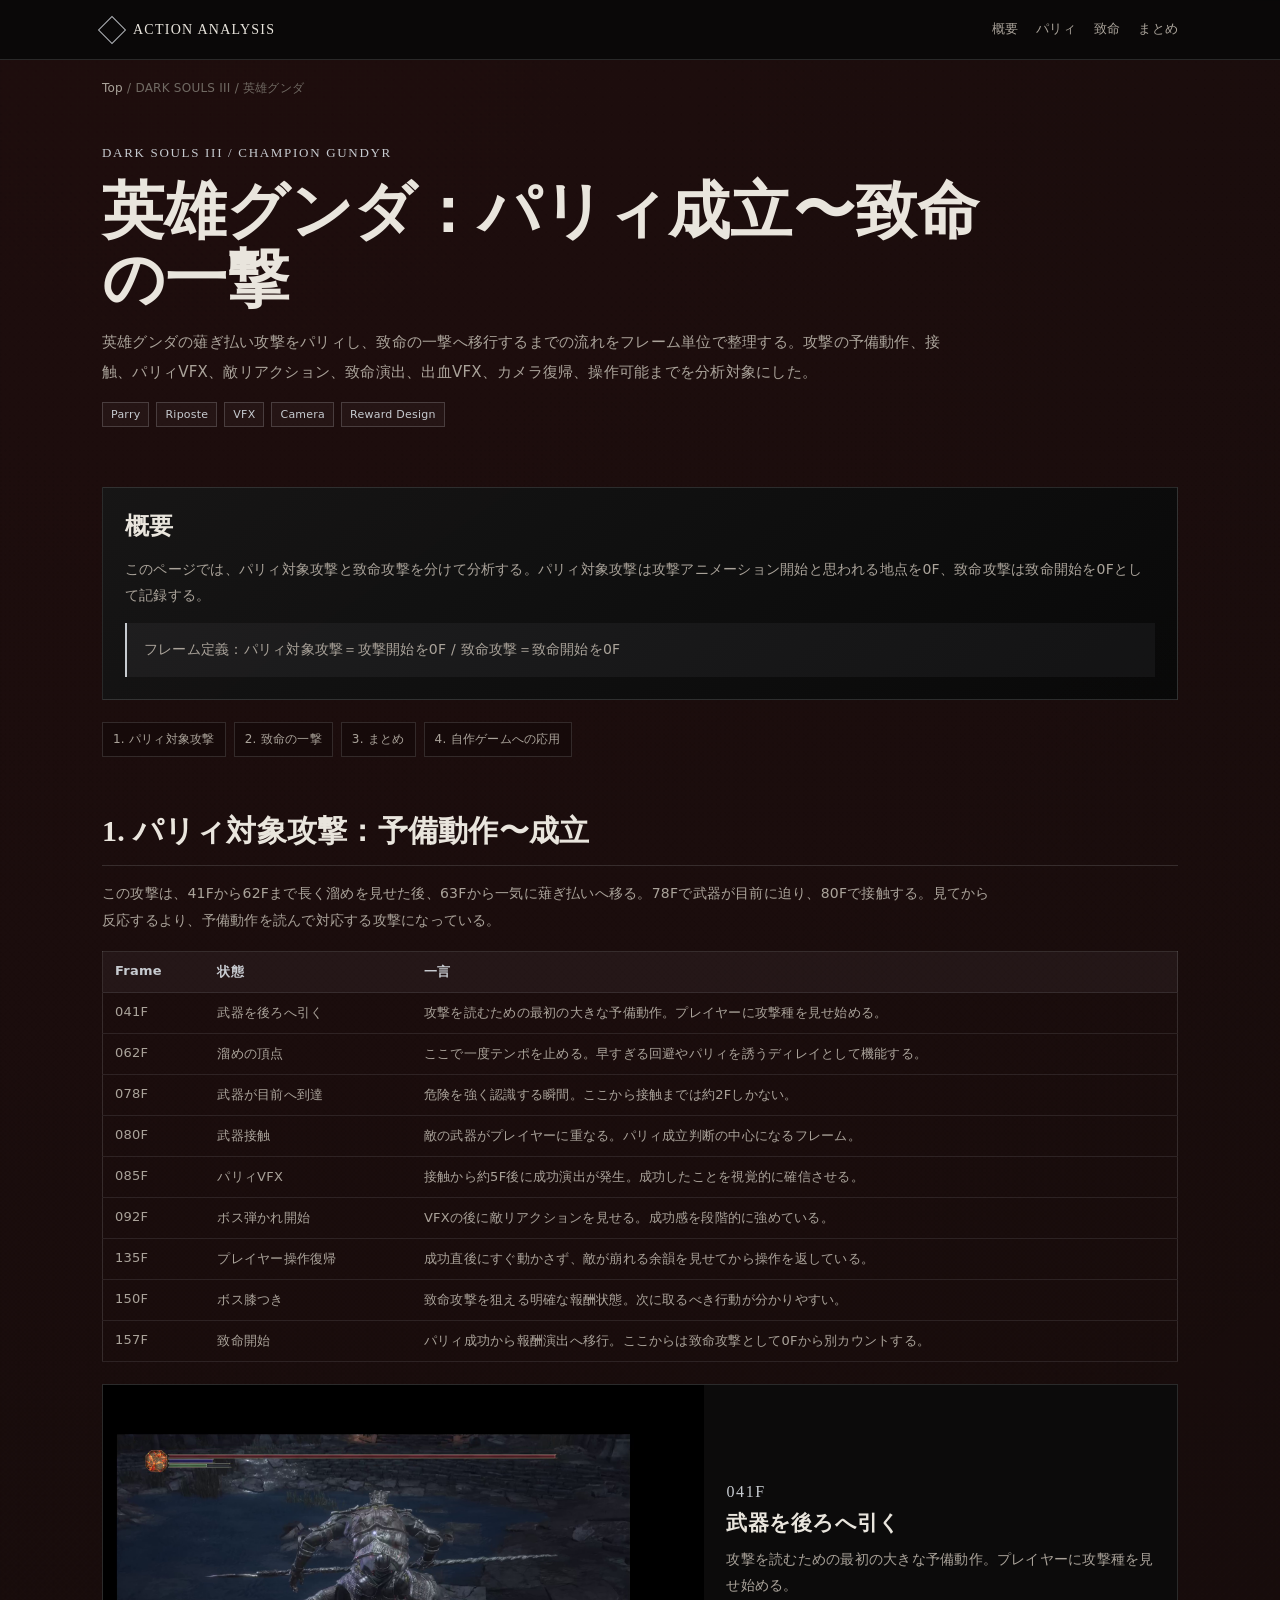
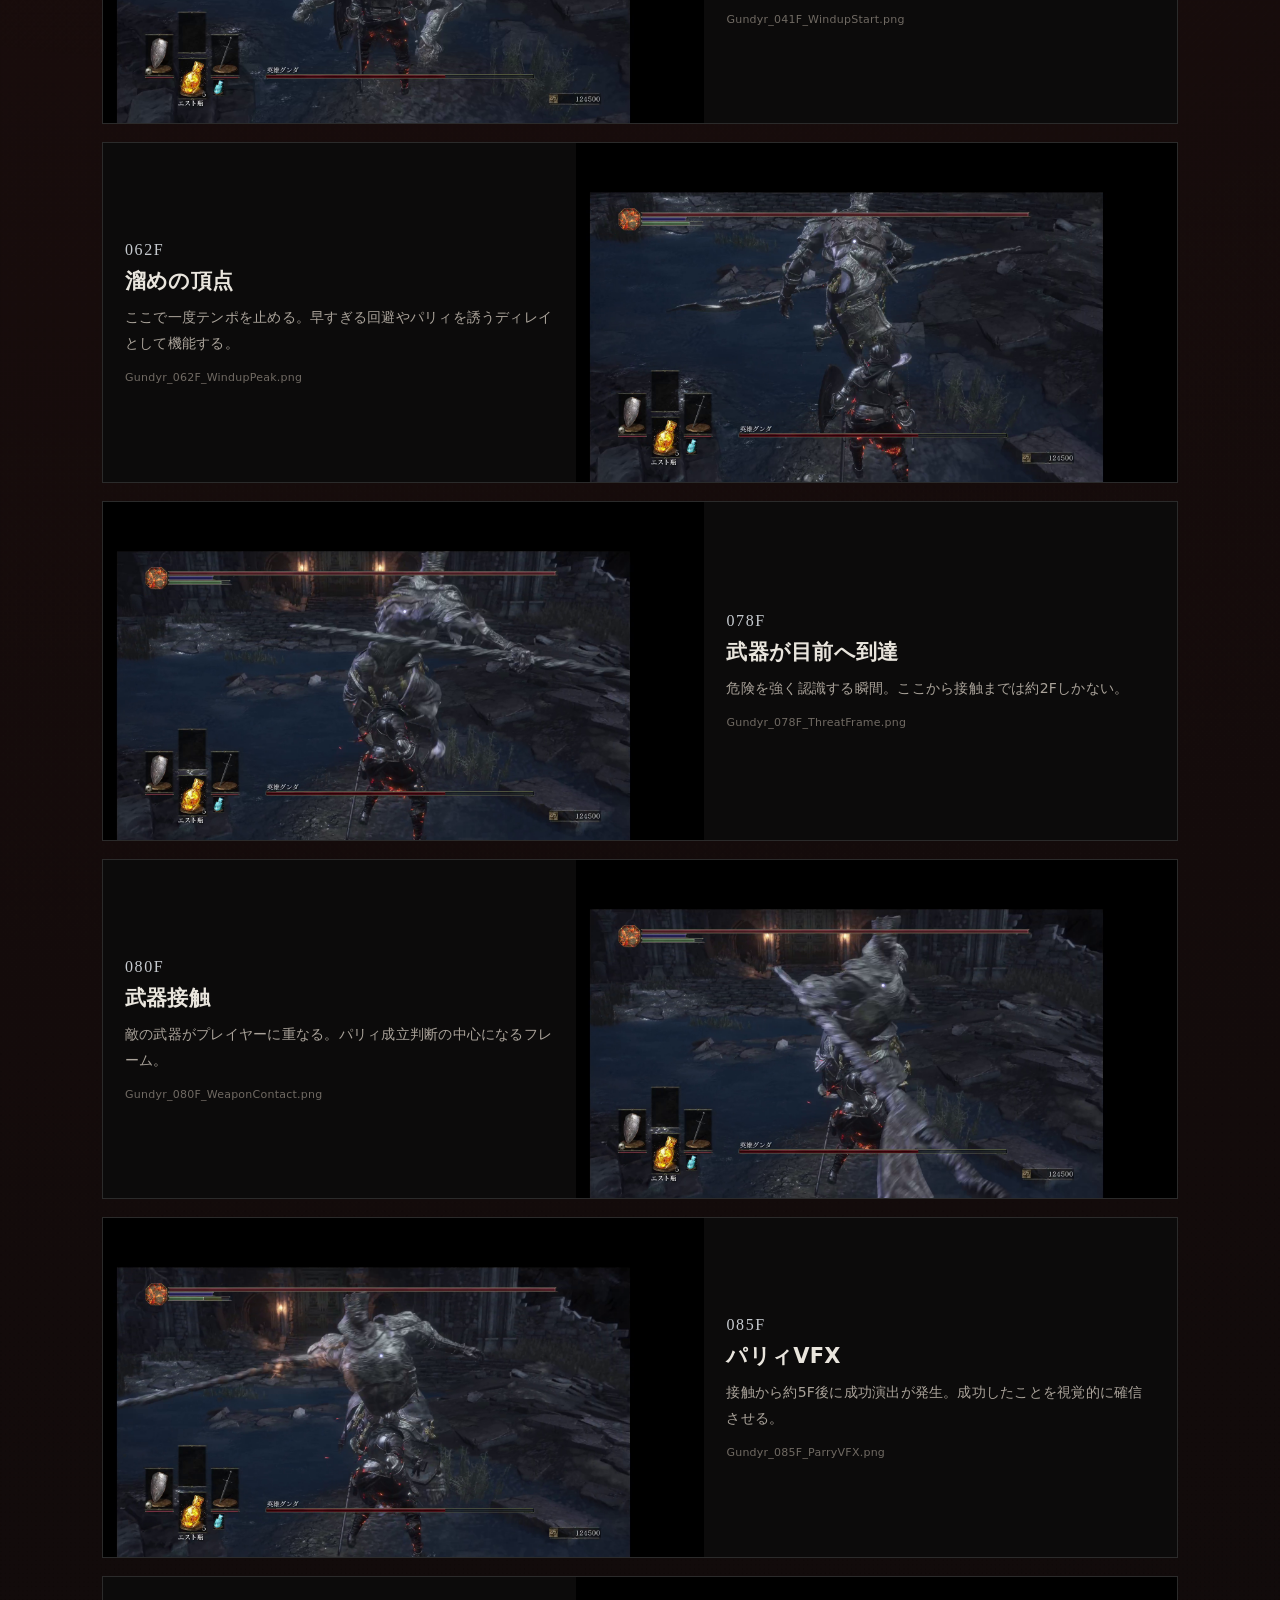
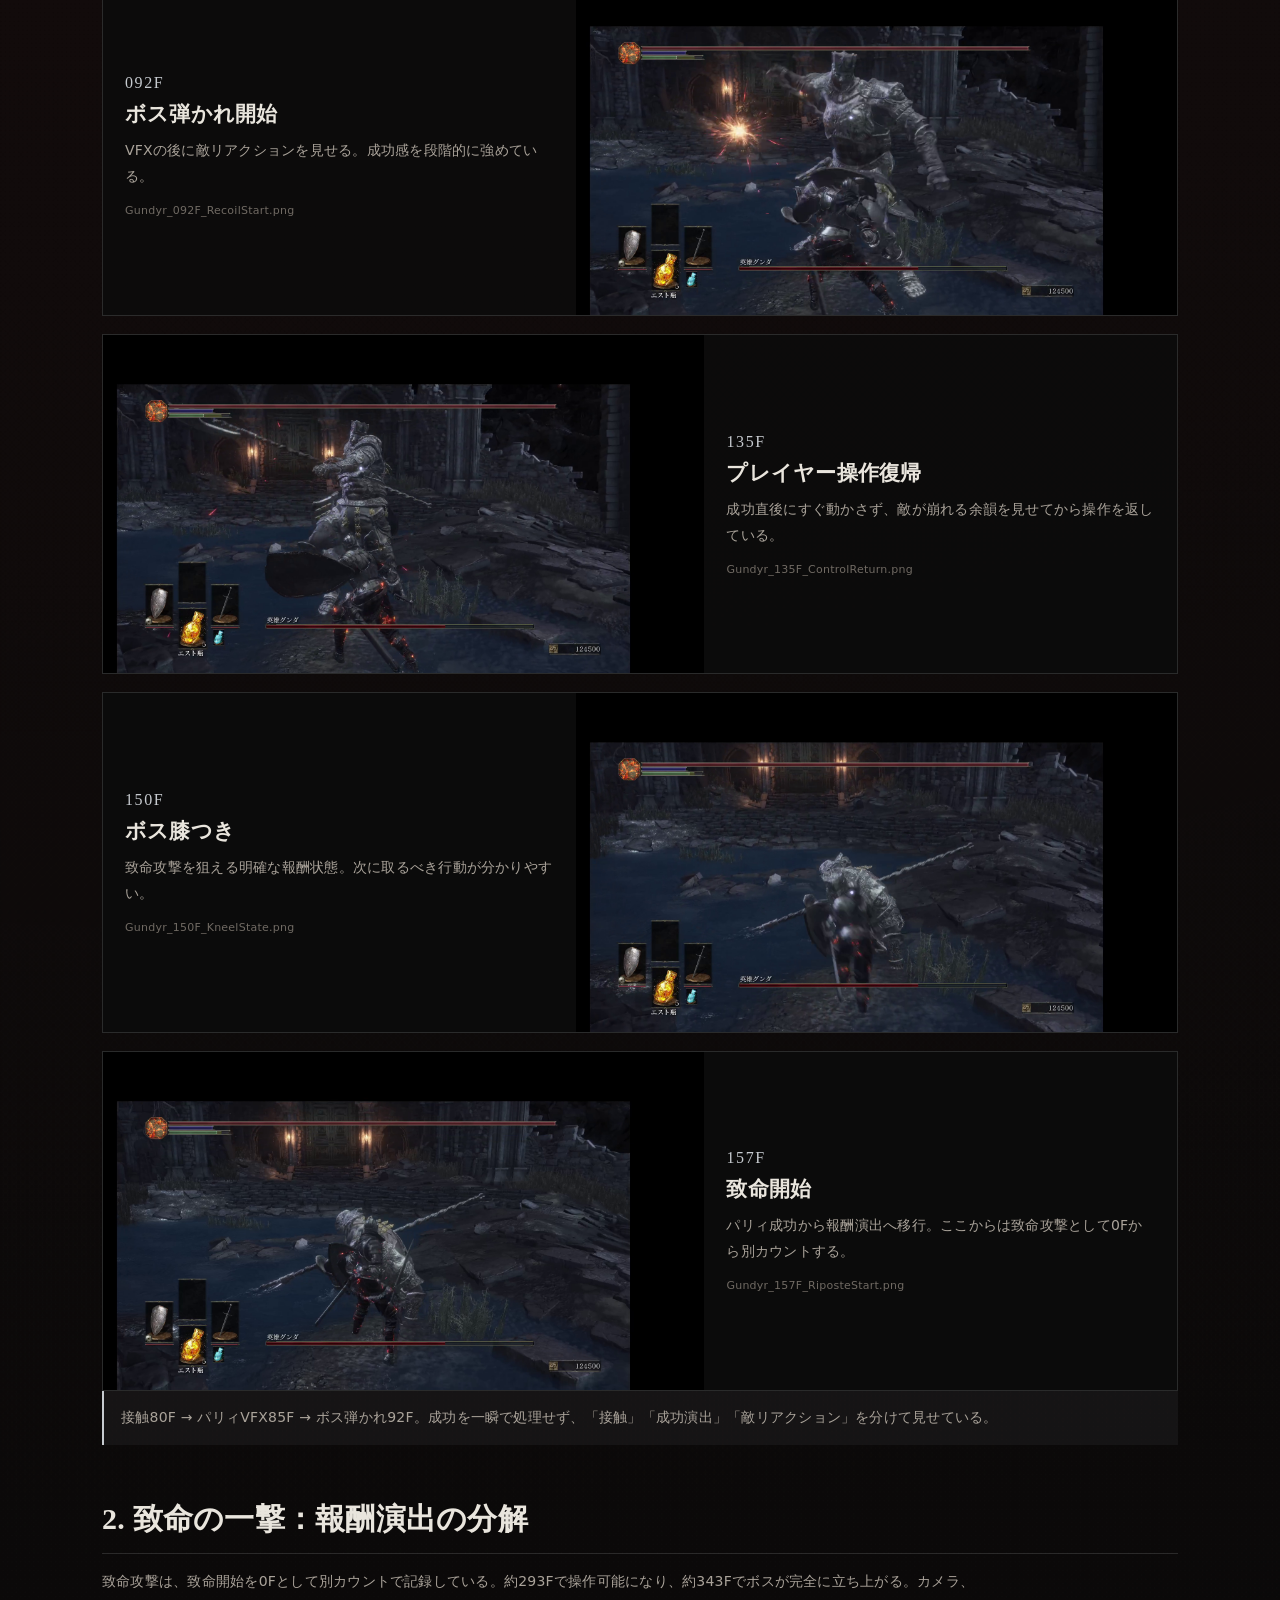
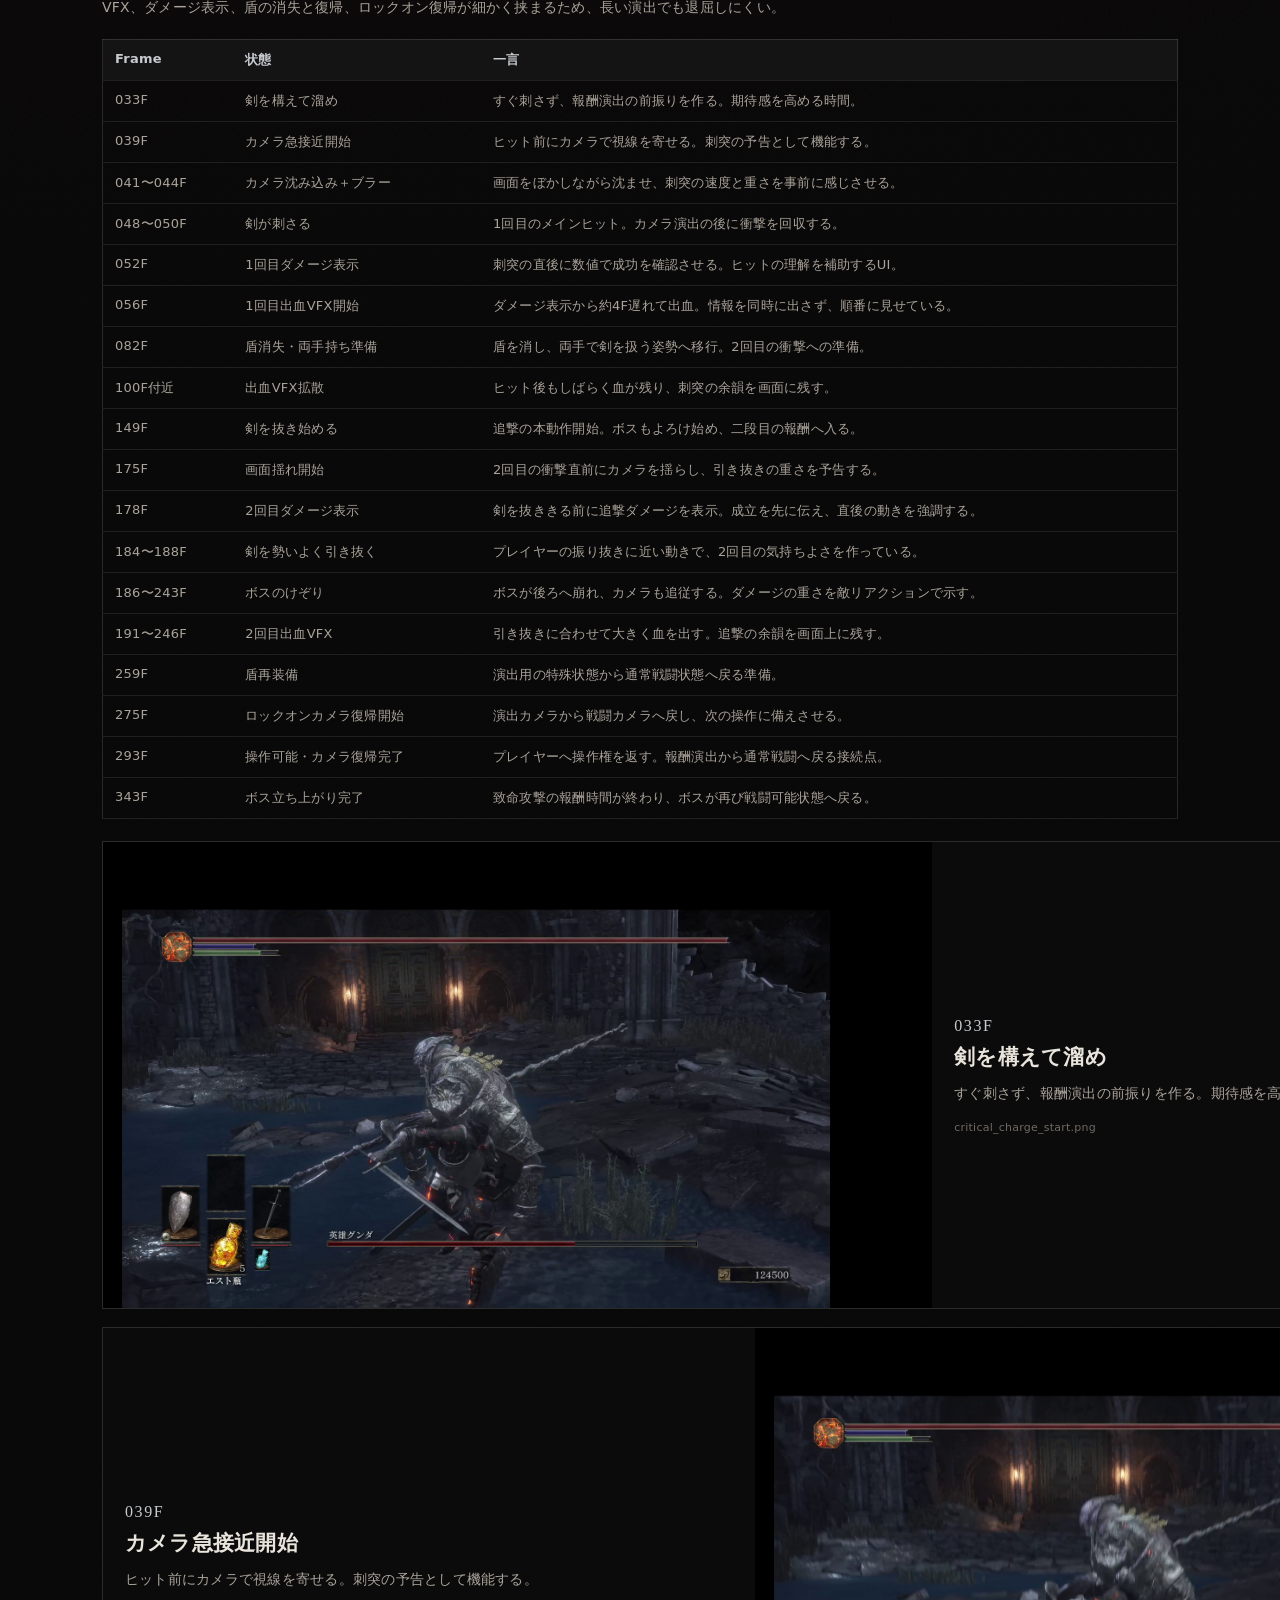
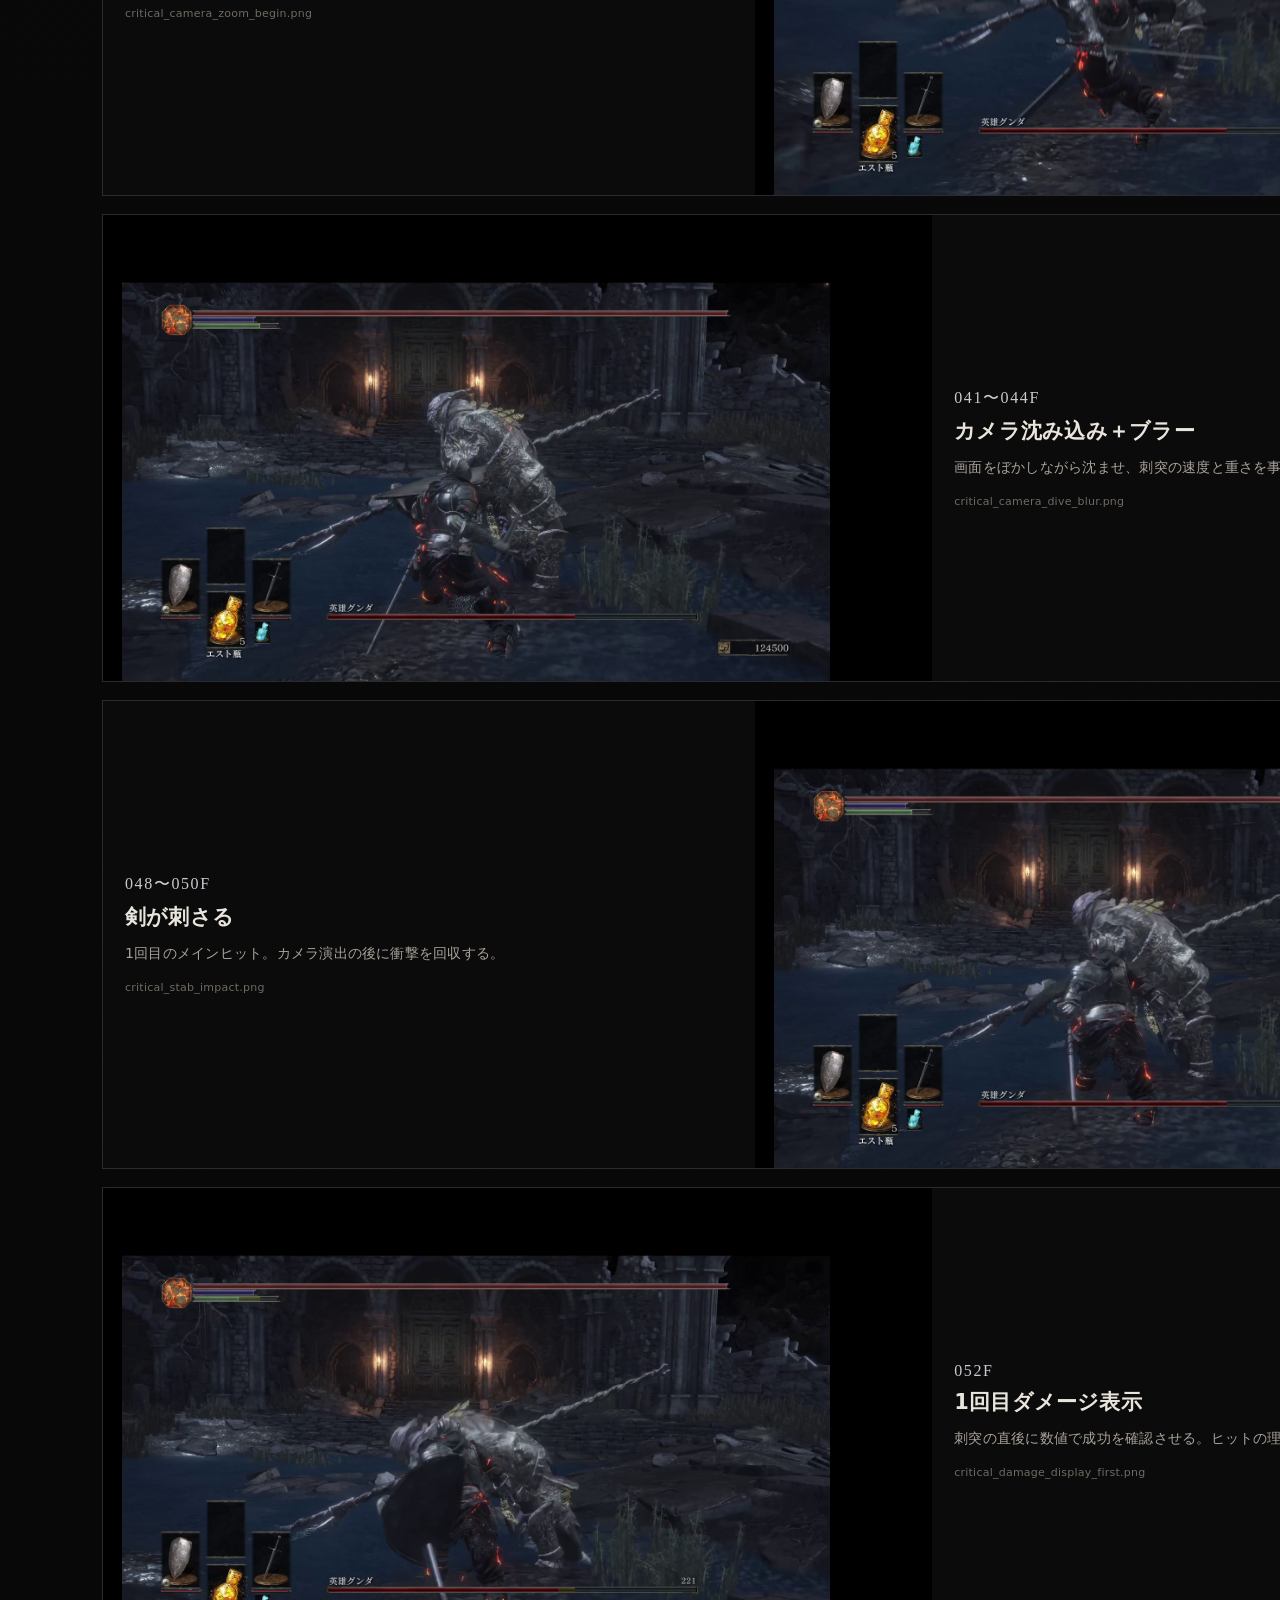
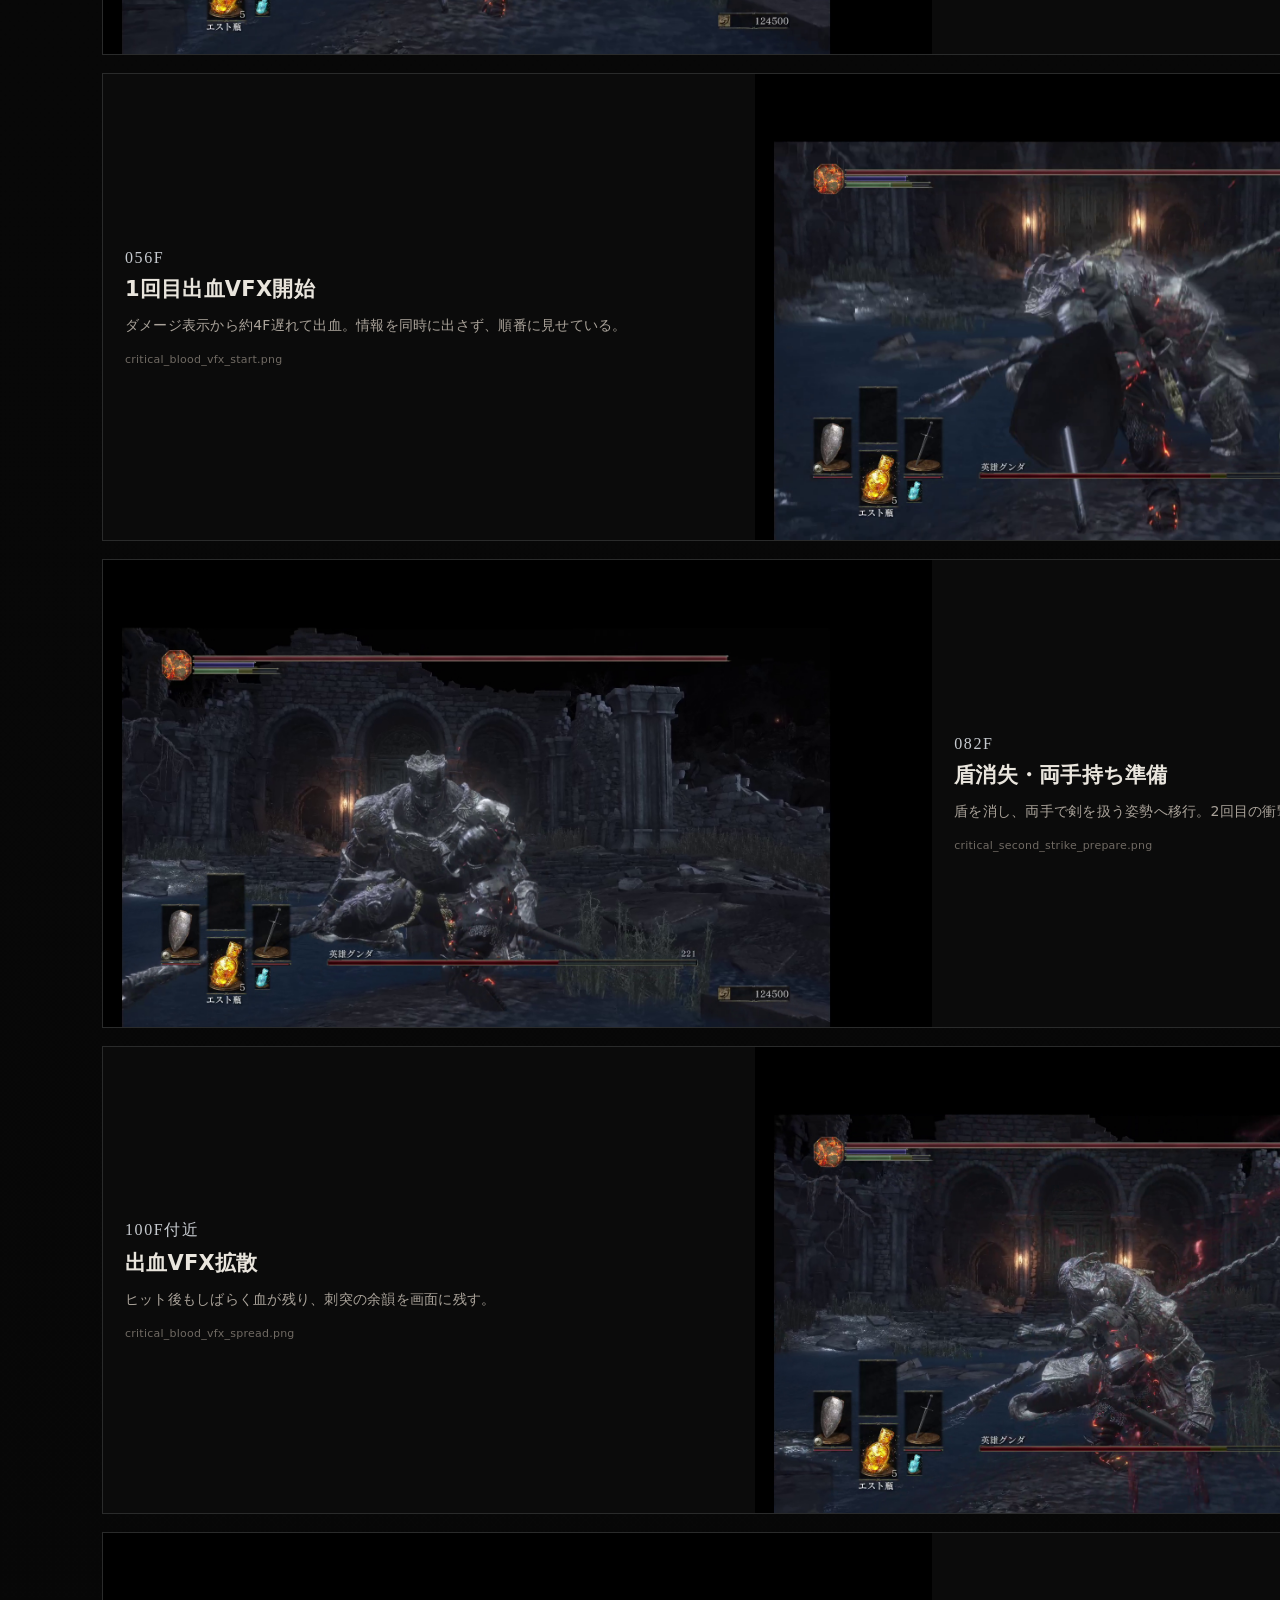
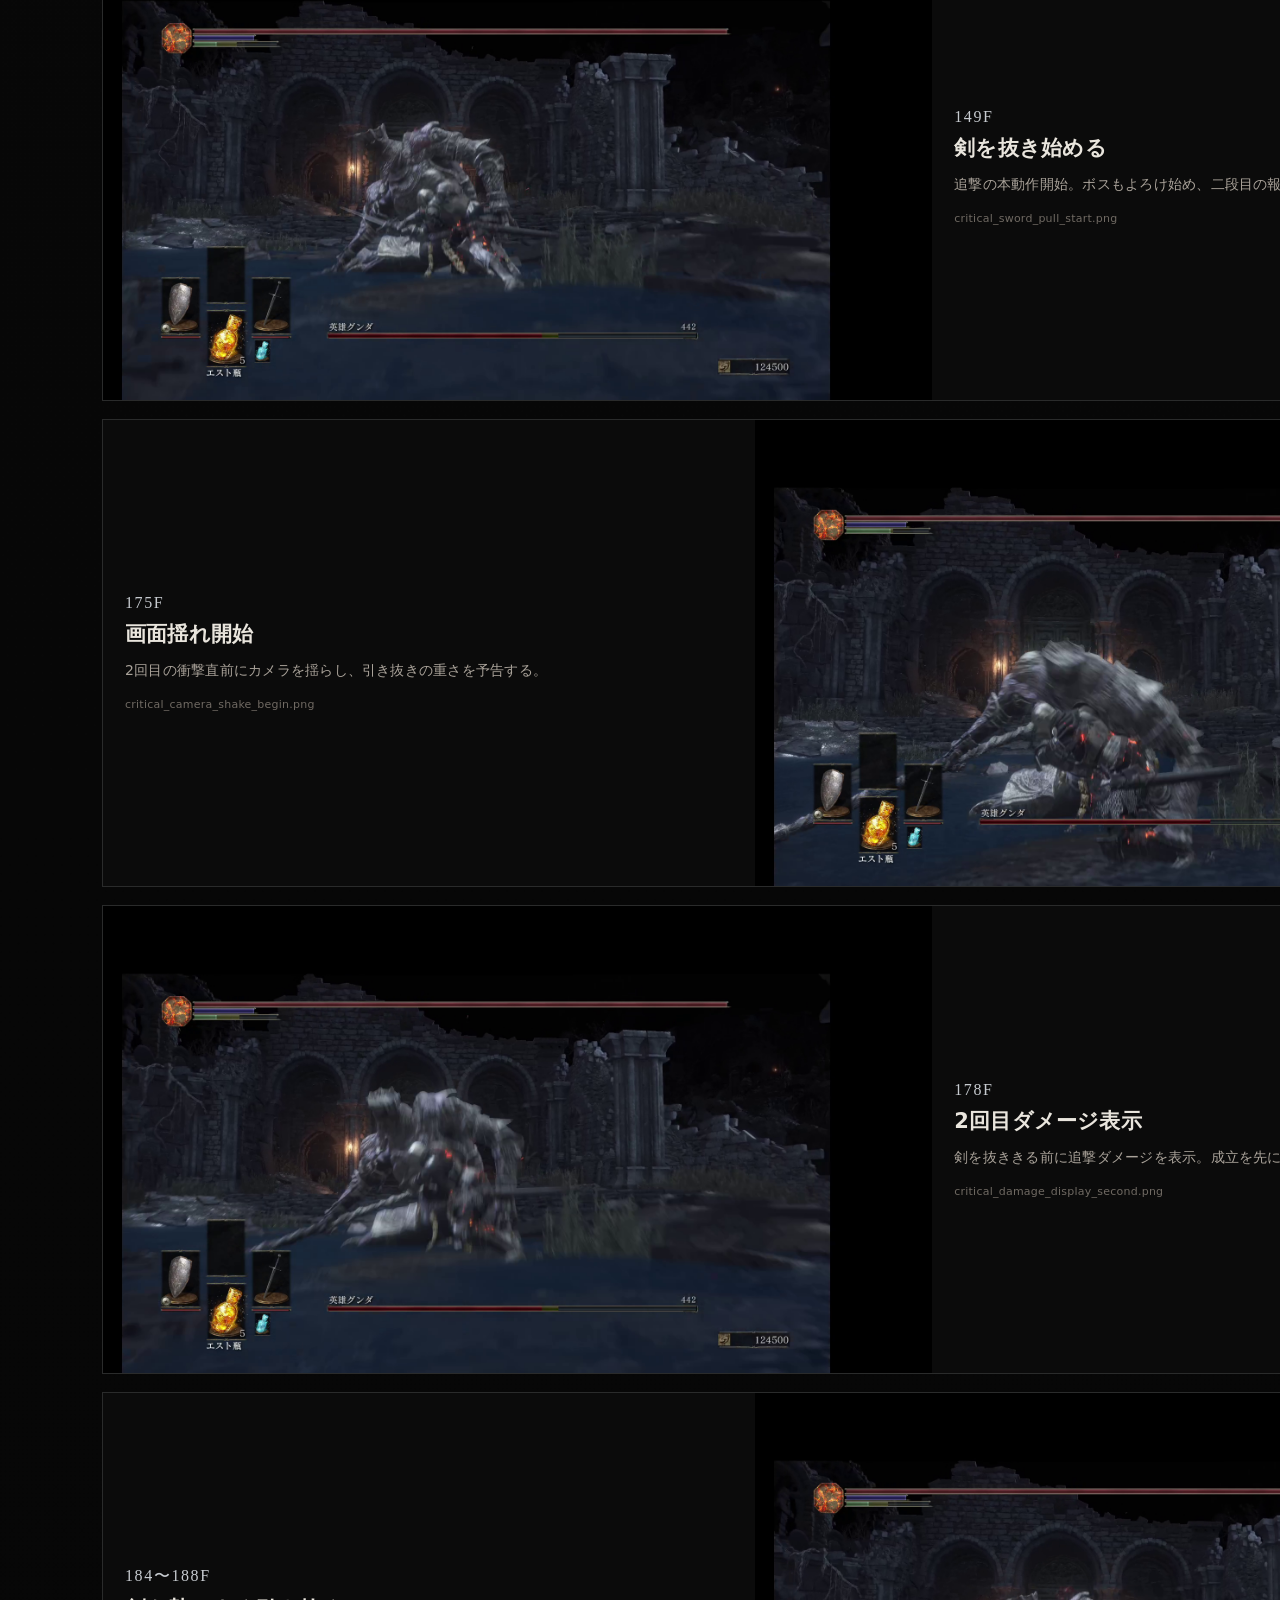
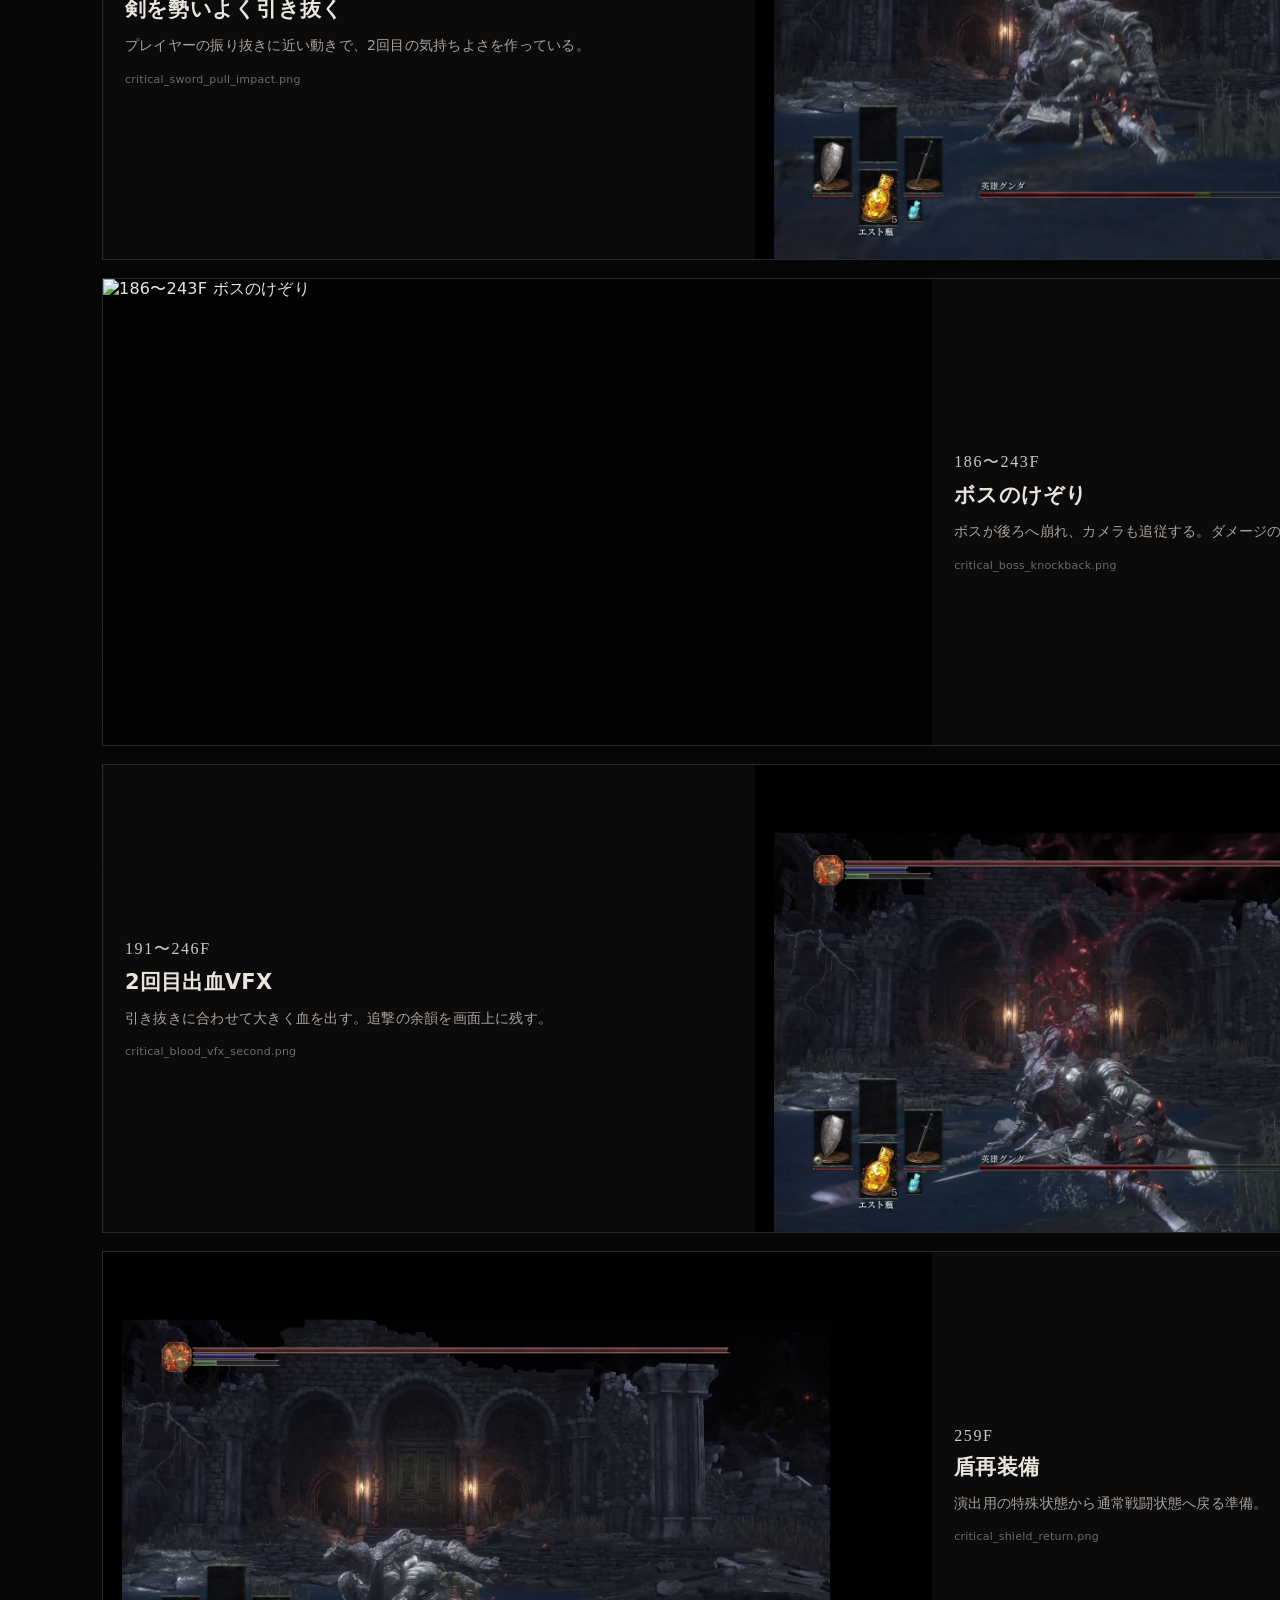
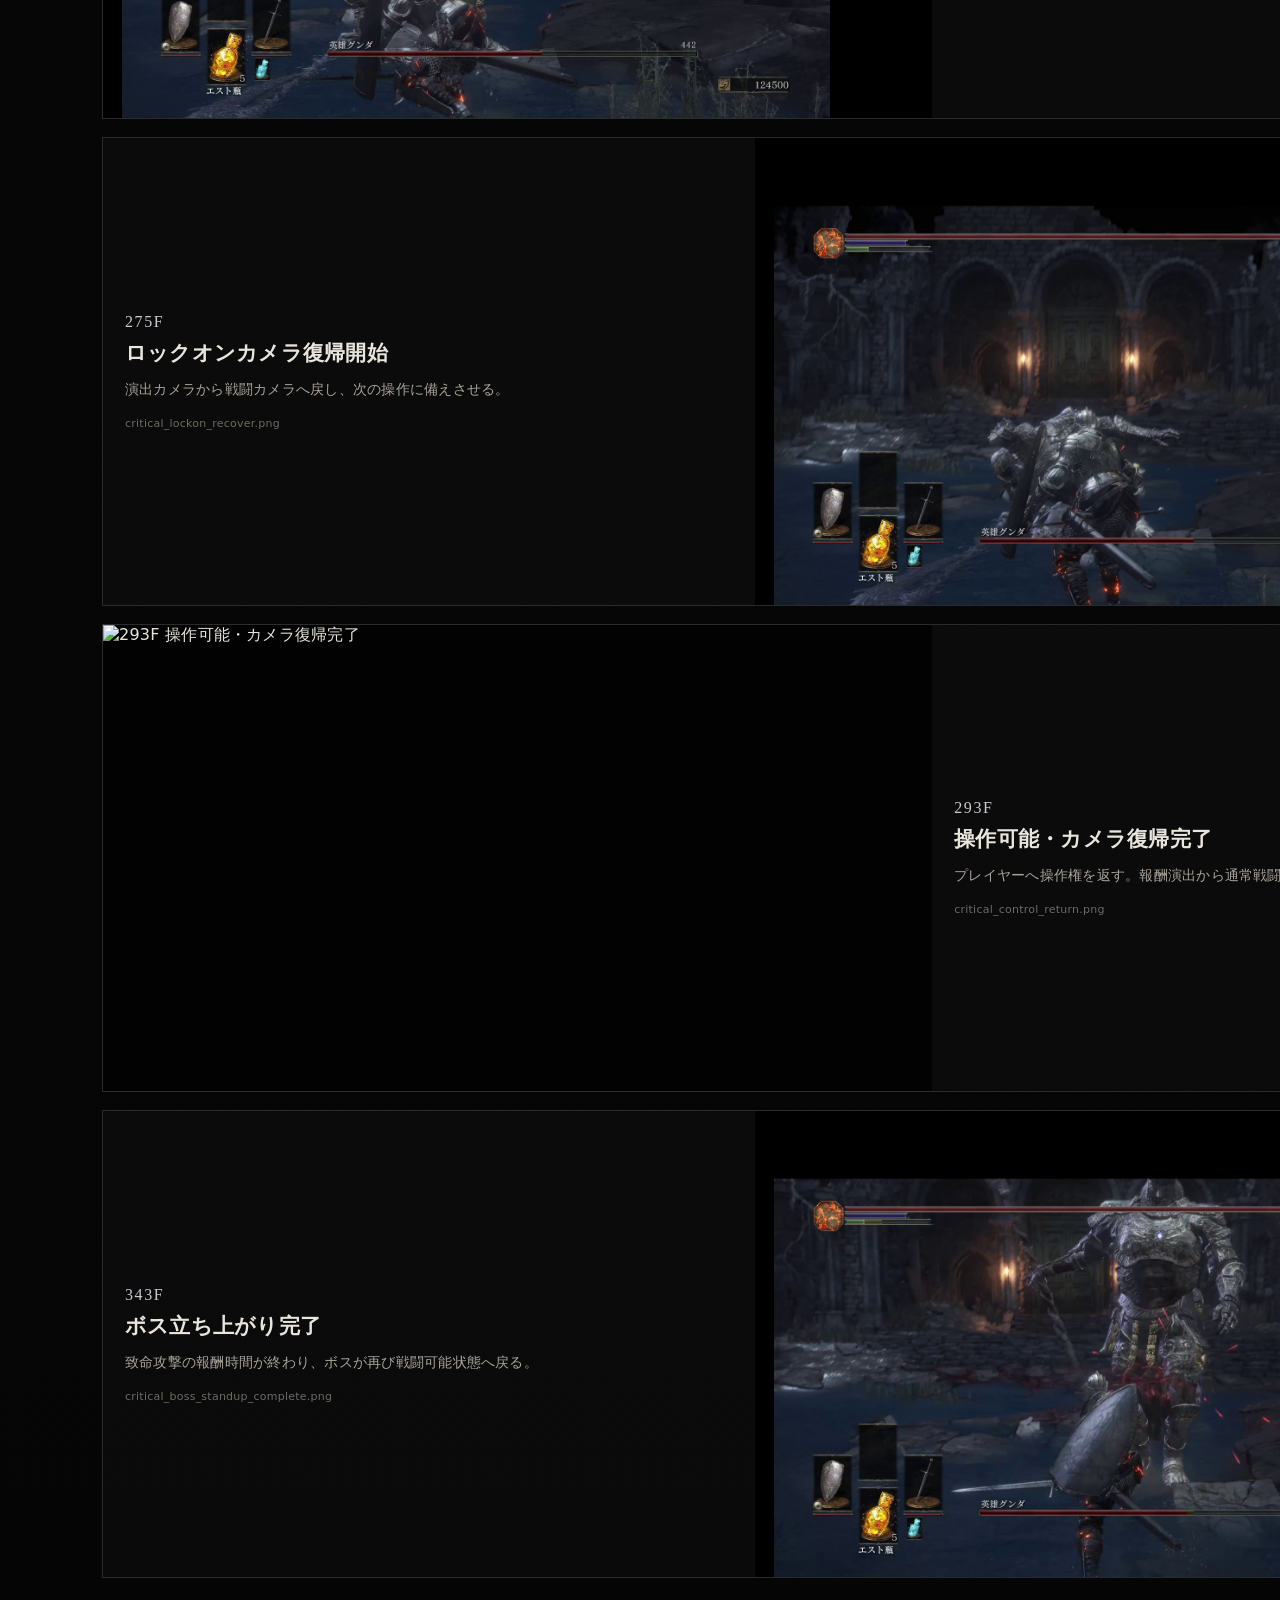
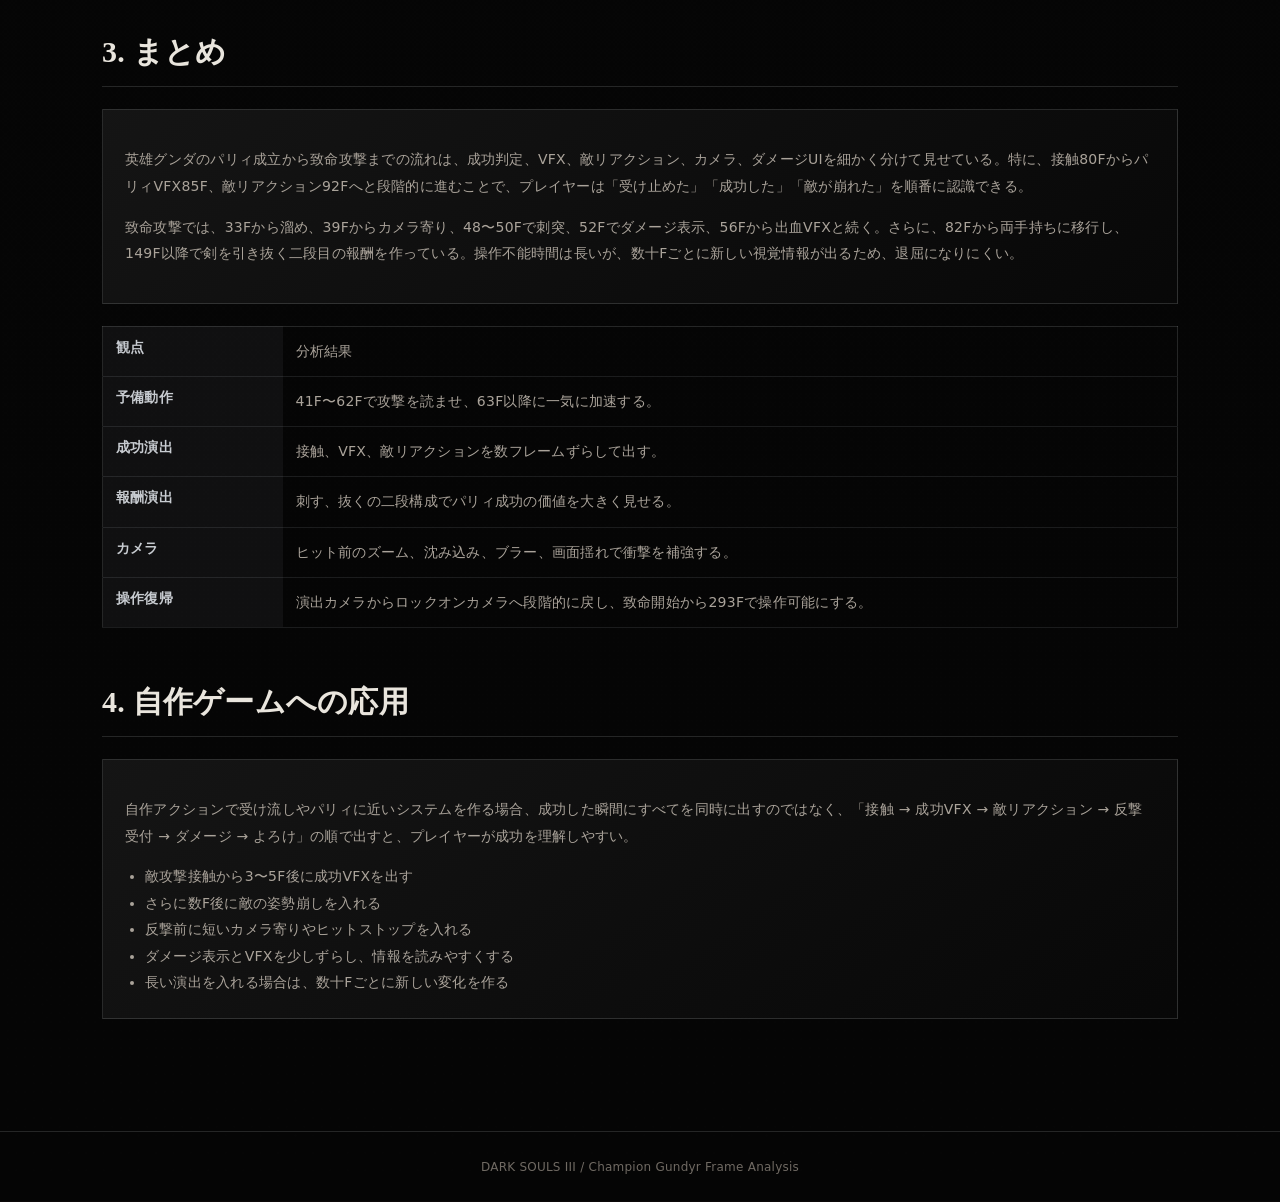
==== commit 363eef62: "UI調整" ====
--- a/pages/ds3/gundyr-parry.html
+++ b/pages/ds3/gundyr-parry.html
@@ -1,167 +1,51 @@
-<!doctype html>
-<html lang="ja">
-<head>
-  <meta charset="utf-8"><meta name="viewport" content="width=device-width, initial-scale=1">
-  <title>英雄グンダ：パリィ成立〜致命の一撃分析</title>
-  <meta name="description" content="DARK SOULS III 英雄グンダのパリィ成立から致命攻撃までをフレーム単位で分析。">
-  <link rel="stylesheet" href="../../assets/css/style.css">
-</head>
-<body>
-<header class="site-header"><div class="header-inner"><a class="brand" href="../../index.html"><span class="brand-mark"></span><span>Frame Analysis</span></a><nav class="nav"><a href="#parry">Parry</a><a href="#critical">Critical</a><a href="#summary">Summary</a></nav></div></header>
-<div class="breadcrumb"><a href="../../index.html">Top</a> / DARK SOULS III / 英雄グンダ</div>
-<section class="page-title">
-  <div class="eyebrow">DARK SOULS III / Champion Gundyr</div>
-  <h1>英雄グンダ：パリィ成立〜致命の一撃分析</h1>
-  <p class="page-summary">英雄グンダの薙ぎ払い攻撃をパリィした後、致命の一撃へ移行するまでの流れをフレーム単位で整理する。フレーム数は、パリィ対象攻撃では「攻撃アニメーション開始と思われる地点」を0F、致命攻撃では「致命開始」を0Fとして別々に数えている。</p>
-  <div class="tag-row"><span class="tag">Parry</span><span class="tag">Riposte</span><span class="tag">Camera Work</span><span class="tag">VFX Timing</span><span class="tag">Reward Design</span></div>
-</section>
-<main class="main">
-  <div class="summary-panel"><h2>結論</h2><p>英雄グンダのパリィ〜致命攻撃は、単なるダメージ処理ではなく、「読んで成功する緊張感」と「成功後にしっかり気持ちよくなる報酬時間」を分けて作っている。接触、VFX、敵リアクション、カメラ、出血、ダメージ表示を数フレームずつずらすことで、プレイヤーが出来事を段階的に理解できる構造になっている。</p></div>
-  <div class="timeline-nav"><a href="#parry">パリィ成立</a><a href="#critical">致命の一撃</a><a href="#summary">まとめ</a><a href="#apply">自作ゲームへの応用</a></div>
-
-  <section class="analysis-section" id="parry">
-    <h2>1. パリィ対象攻撃：予備動作〜成立</h2>
-    <p class="section-lead">この攻撃は、攻撃アニメーション開始と思われる地点を0Fとして記録している。41Fから62Fまで長く見せた後、63Fから一気に薙ぎ払いへ移る。78Fで武器が目前に迫り、80Fで接触。見てから反応するより、予備動作を読んで対応する攻撃になっている。</p>
-    <div class="frame-list"><article class="frame-card">
-  <div class="frame-image"><img src="../../assets/images/ds3_gundyr_parry/Gundyr_041F_WindupStart.png" alt="041F 武器を後ろへ引く"></div>
-  <div class="frame-text"><div class="frame-no">041F</div><h3>武器を後ろへ引く</h3><p>プレイヤーが攻撃種を認識し始める予備動作。ここで「来る攻撃」を読ませる。</p><div class="frame-meta">Gundyr_041F_WindupStart.png</div></div>
-</article>
-<article class="frame-card">
-  <div class="frame-image"><img src="../../assets/images/ds3_gundyr_parry/Gundyr_062F_WindupPeak.png" alt="062F 溜めの頂点"></div>
-  <div class="frame-text"><div class="frame-no">062F</div><h3>溜めの頂点</h3><p>攻撃前に一度テンポを止める。早すぎる回避やパリィを誘うディレイとして機能している。</p><div class="frame-meta">Gundyr_062F_WindupPeak.png</div></div>
-</article>
-<article class="frame-card">
-  <div class="frame-image"><img src="../../assets/images/ds3_gundyr_parry/Gundyr_078F_ThreatFrame.png" alt="078F 武器が目前へ到達"></div>
-  <div class="frame-text"><div class="frame-no">078F</div><h3>武器が目前へ到達</h3><p>危険を強く認識する瞬間。ここから接触までは約2Fで、最終反応の猶予はかなり短い。</p><div class="frame-meta">Gundyr_078F_ThreatFrame.png</div></div>
-</article>
-<article class="frame-card">
-  <div class="frame-image"><img src="../../assets/images/ds3_gundyr_parry/Gundyr_080F_WeaponContact.png" alt="080F 武器接触"></div>
-  <div class="frame-text"><div class="frame-no">080F</div><h3>武器接触</h3><p>敵の武器がプレイヤーに重なる。パリィ成立判断の中心になるフレーム。</p><div class="frame-meta">Gundyr_080F_WeaponContact.png</div></div>
-</article>
-<article class="frame-card">
-  <div class="frame-image"><img src="../../assets/images/ds3_gundyr_parry/Gundyr_085F_ParryVFX.png" alt="085F パリィVFX"></div>
-  <div class="frame-text"><div class="frame-no">085F</div><h3>パリィVFX</h3><p>接触から約5F後に成功演出が発生。プレイヤーに「成功した」と確信させる。</p><div class="frame-meta">Gundyr_085F_ParryVFX.png</div></div>
-</article>
-<article class="frame-card">
-  <div class="frame-image"><img src="../../assets/images/ds3_gundyr_parry/Gundyr_092F_RecoilStart.png" alt="092F ボス弾かれ開始"></div>
-  <div class="frame-text"><div class="frame-no">092F</div><h3>ボス弾かれ開始</h3><p>VFXの後に敵リアクションを見せる。成功感を一気に出さず、段階的に強めている。</p><div class="frame-meta">Gundyr_092F_RecoilStart.png</div></div>
-</article>
-<article class="frame-card">
-  <div class="frame-image"><img src="../../assets/images/ds3_gundyr_parry/Gundyr_135F_ControlReturn.png" alt="135F プレイヤー操作復帰"></div>
-  <div class="frame-text"><div class="frame-no">135F</div><h3>プレイヤー操作復帰</h3><p>成功直後にすぐ動かさず、敵が崩れる余韻を見せてから操作を返している。</p><div class="frame-meta">Gundyr_135F_ControlReturn.png</div></div>
-</article>
-<article class="frame-card">
-  <div class="frame-image"><img src="../../assets/images/ds3_gundyr_parry/Gundyr_150F_KneelState.png" alt="150F ボス膝つき"></div>
-  <div class="frame-text"><div class="frame-no">150F</div><h3>ボス膝つき</h3><p>致命攻撃を狙える明確な報酬状態。成功したプレイヤーに次の行動を提示する。</p><div class="frame-meta">Gundyr_150F_KneelState.png</div></div>
-</article>
-<article class="frame-card">
-  <div class="frame-image"><img src="../../assets/images/ds3_gundyr_parry/Gundyr_157F_RiposteStart.png" alt="157F 致命開始"></div>
-  <div class="frame-text"><div class="frame-no">157F</div><h3>致命開始</h3><p>パリィ成功から報酬演出へ移行。ここからは致命攻撃として0Fから別カウントする。</p><div class="frame-meta">Gundyr_157F_RiposteStart.png</div></div>
-</article></div>
-    <div class="note-box">接触80F → パリィVFX85F → ボス弾かれ92F。成功を一瞬で処理せず、「接触」「成功演出」「敵リアクション」を分けて見せることで、プレイヤーが出来事を理解しやすくなっている。</div>
-  </section>
-
-  <section class="analysis-section" id="critical">
-    <h2>2. 致命の一撃：報酬演出の分解</h2>
-    <p class="section-lead">致命攻撃は、致命開始を0Fとして別カウントで記録している。約293Fで操作可能になり、約343Fでボスが完全に立ち上がる。カメラ、VFX、ダメージ表示、盾の消失と復帰、ロックオン復帰が細かく挟まるため、長い演出でも退屈しにくい。</p>
-    <div class="frame-list"><article class="frame-card">
-  <div class="frame-image"><img src="../../assets/images/ds3_gundyr_parry/critical_charge_start.png" alt="033F 剣を構えて溜め"></div>
-  <div class="frame-text"><div class="frame-no">033F</div><h3>剣を構えて溜め</h3><p>すぐ刺さず、期待時間を作る。報酬演出の前振り。</p><div class="frame-meta">critical_charge_start.png</div></div>
-</article>
-<article class="frame-card">
-  <div class="frame-image"><img src="../../assets/images/ds3_gundyr_parry/critical_camera_zoom_begin.png" alt="039F カメラ急接近開始"></div>
-  <div class="frame-text"><div class="frame-no">039F</div><h3>カメラ急接近開始</h3><p>ヒット前にカメラで視線を寄せる。刺突の予告として機能する。</p><div class="frame-meta">critical_camera_zoom_begin.png</div></div>
-</article>
-<article class="frame-card">
-  <div class="frame-image"><img src="../../assets/images/ds3_gundyr_parry/critical_camera_dive_blur.png" alt="041〜044F カメラ沈み込み＋ブラー"></div>
-  <div class="frame-text"><div class="frame-no">041〜044F</div><h3>カメラ沈み込み＋ブラー</h3><p>画面をぼかしながら沈ませ、刺突の速度と重さを事前に感じさせる。</p><div class="frame-meta">critical_camera_dive_blur.png</div></div>
-</article>
-<article class="frame-card">
-  <div class="frame-image"><img src="../../assets/images/ds3_gundyr_parry/critical_stab_impact.png" alt="048〜050F 剣が刺さる"></div>
-  <div class="frame-text"><div class="frame-no">048〜050F</div><h3>剣が刺さる</h3><p>1回目のメインヒット。カメラ演出の後に衝撃を回収する。</p><div class="frame-meta">critical_stab_impact.png</div></div>
-</article>
-<article class="frame-card">
-  <div class="frame-image"><img src="../../assets/images/ds3_gundyr_parry/critical_damage_display_first.png" alt="052F 1回目ダメージ表示"></div>
-  <div class="frame-text"><div class="frame-no">052F</div><h3>1回目ダメージ表示</h3><p>刺突の直後に数値で成功を確認させる。ヒットの理解を補助するUI。</p><div class="frame-meta">critical_damage_display_first.png</div></div>
-</article>
-<article class="frame-card">
-  <div class="frame-image"><img src="../../assets/images/ds3_gundyr_parry/critical_blood_vfx_start.png" alt="056F 1回目出血VFX開始"></div>
-  <div class="frame-text"><div class="frame-no">056F</div><h3>1回目出血VFX開始</h3><p>ダメージ表示から約4F遅れて出血。情報を同時に出さず、順番に見せている。</p><div class="frame-meta">critical_blood_vfx_start.png</div></div>
-</article>
-<article class="frame-card">
-  <div class="frame-image"><img src="../../assets/images/ds3_gundyr_parry/critical_blood_vfx_spread.png" alt="100F付近 出血VFX拡散"></div>
-  <div class="frame-text"><div class="frame-no">100F付近</div><h3>出血VFX拡散</h3><p>ヒット後もしばらく血が残り、刺突の余韻を画面に残す。</p><div class="frame-meta">critical_blood_vfx_spread.png</div></div>
-</article>
-<article class="frame-card">
-  <div class="frame-image"><img src="../../assets/images/ds3_gundyr_parry/critical_second_strike_prepare.png" alt="082F 盾消失・両手持ち準備"></div>
-  <div class="frame-text"><div class="frame-no">082F</div><h3>盾消失・両手持ち準備</h3><p>盾を消し、両手で剣を扱う姿勢へ移行。2回目の衝撃への準備。</p><div class="frame-meta">critical_second_strike_prepare.png</div></div>
-</article>
-<article class="frame-card">
-  <div class="frame-image"><img src="../../assets/images/ds3_gundyr_parry/critical_sword_pull_start.png" alt="149F 剣を抜き始める"></div>
-  <div class="frame-text"><div class="frame-no">149F</div><h3>剣を抜き始める</h3><p>追撃の本動作開始。ボスもよろけ始め、二段目の報酬へ入る。</p><div class="frame-meta">critical_sword_pull_start.png</div></div>
-</article>
-<article class="frame-card">
-  <div class="frame-image"><img src="../../assets/images/ds3_gundyr_parry/critical_camera_shake_begin.png" alt="175F 画面揺れ開始"></div>
-  <div class="frame-text"><div class="frame-no">175F</div><h3>画面揺れ開始</h3><p>2回目の衝撃直前にカメラを揺らし、引き抜きの重さを予告する。</p><div class="frame-meta">critical_camera_shake_begin.png</div></div>
-</article>
-<article class="frame-card">
-  <div class="frame-image"><img src="../../assets/images/ds3_gundyr_parry/critical_damage_display_second.png" alt="178F 2回目ダメージ表示"></div>
-  <div class="frame-text"><div class="frame-no">178F</div><h3>2回目ダメージ表示</h3><p>剣を抜ききる前に追撃ダメージを表示。成立を先に伝え、直後の動きを強調する。</p><div class="frame-meta">critical_damage_display_second.png</div></div>
-</article>
-<article class="frame-card">
-  <div class="frame-image"><img src="../../assets/images/ds3_gundyr_parry/critical_sword_pull_impact.png" alt="184〜188F 剣を勢いよく引き抜く"></div>
-  <div class="frame-text"><div class="frame-no">184〜188F</div><h3>剣を勢いよく引き抜く</h3><p>プレイヤーの振り抜きに近い動きで、2回目の気持ちよさを作っている。</p><div class="frame-meta">critical_sword_pull_impact.png</div></div>
-</article>
-<article class="frame-card">
-  <div class="frame-image"><img src="../../assets/images/ds3_gundyr_parry/critical_boss_knockback.png" alt="186〜243F ボスのけぞり"></div>
-  <div class="frame-text"><div class="frame-no">186〜243F</div><h3>ボスのけぞり</h3><p>ボスが後ろへ崩れ、カメラも追従する。ダメージの重さを敵リアクションで示す。</p><div class="frame-meta">critical_boss_knockback.png</div></div>
-</article>
-<article class="frame-card">
-  <div class="frame-image"><img src="../../assets/images/ds3_gundyr_parry/critical_blood_vfx_second.png" alt="191〜246F 2回目出血VFX"></div>
-  <div class="frame-text"><div class="frame-no">191〜246F</div><h3>2回目出血VFX</h3><p>引き抜きに合わせて大きく血を出す。追撃の余韻を画面上に残す。</p><div class="frame-meta">critical_blood_vfx_second.png</div></div>
-</article>
-<article class="frame-card">
-  <div class="frame-image"><img src="../../assets/images/ds3_gundyr_parry/critical_shield_return.png" alt="259F 盾再装備"></div>
-  <div class="frame-text"><div class="frame-no">259F</div><h3>盾再装備</h3><p>演出用の特殊状態から通常戦闘状態へ戻る準備。</p><div class="frame-meta">critical_shield_return.png</div></div>
-</article>
-<article class="frame-card">
-  <div class="frame-image"><img src="../../assets/images/ds3_gundyr_parry/critical_lockon_recover.png" alt="275F ロックオンカメラ復帰開始"></div>
-  <div class="frame-text"><div class="frame-no">275F</div><h3>ロックオンカメラ復帰開始</h3><p>演出カメラから戦闘カメラへ戻し、次の操作に備えさせる。</p><div class="frame-meta">critical_lockon_recover.png</div></div>
-</article>
-<article class="frame-card">
-  <div class="frame-image"><img src="../../assets/images/ds3_gundyr_parry/critical_control_return.png" alt="293F 操作可能・カメラ復帰完了"></div>
-  <div class="frame-text"><div class="frame-no">293F</div><h3>操作可能・カメラ復帰完了</h3><p>プレイヤーへ操作権を返す。報酬演出から通常戦闘へ戻る接続点。</p><div class="frame-meta">critical_control_return.png</div></div>
-</article>
-<article class="frame-card">
-  <div class="frame-image"><img src="../../assets/images/ds3_gundyr_parry/critical_boss_standup_complete.png" alt="343F ボス立ち上がり完了"></div>
-  <div class="frame-text"><div class="frame-no">343F</div><h3>ボス立ち上がり完了</h3><p>致命攻撃の報酬時間が終わり、ボスが再び戦闘可能状態へ戻る。</p><div class="frame-meta">critical_boss_standup_complete.png</div></div>
-</article></div>
-  </section>
-
-  <section class="analysis-section" id="summary">
-    <h2>3. まとめ</h2>
-    <div class="summary-panel">
-      <p>英雄グンダのパリィ成立から致命攻撃までの流れは、成功判定、VFX、敵リアクション、カメラ、ダメージUIを細かく分けて見せている。特に、接触80FからパリィVFX85F、敵リアクション92Fへと段階的に進むことで、プレイヤーは「受け止めた」「成功した」「敵が崩れた」を順番に認識できる。</p>
-      <p>致命攻撃では、致命開始を0Fとして、33Fから溜め、39Fからカメラ寄り、48〜50Fで刺突、52Fでダメージ表示、56Fから出血VFXと続く。さらに、82Fから両手持ちに移行し、149F以降で剣を引き抜く二段目の報酬を作っている。操作不能時間は長いが、数十フレームごとに新しい視覚情報が出るため、退屈になりにくい。</p>
-    </div>
-    <table class="compare-table">
-      <tr><th>観点</th><th>分析結果</th></tr>
-      <tr><td>フレーム定義</td><td>パリィ対象攻撃は攻撃開始を0F、致命攻撃は致命開始を0Fとして別カウント。</td></tr>
-      <tr><td>予備動作</td><td>41F〜62Fで攻撃を読ませ、63F以降に一気に加速する。</td></tr>
-      <tr><td>成功演出</td><td>接触、VFX、敵リアクションを数フレームずらして出す。</td></tr>
-      <tr><td>報酬演出</td><td>刺す、抜くの二段構成でパリィ成功の価値を大きく見せる。</td></tr>
-      <tr><td>カメラ</td><td>ヒット前のズーム、沈み込み、ブラー、画面揺れで衝撃を補強する。</td></tr>
-      <tr><td>操作復帰</td><td>演出カメラからロックオンカメラへ段階的に戻し、致命開始から293Fで操作可能にする。</td></tr>
-    </table>
-  </section>
-
-  <section class="analysis-section" id="apply">
-    <h2>4. 自作ゲームへの応用</h2>
-    <div class="summary-panel">
-      <p>自作アクションで受け流しやパリィに近いシステムを作る場合、成功した瞬間にすべてを同時に出すのではなく、「接触 → 成功VFX → 敵リアクション → 反撃受付 → ダメージ → よろけ」の順で出すと、プレイヤーが成功を理解しやすい。</p>
-      <ul><li>敵攻撃接触から3〜5F後に成功VFXを出す</li><li>さらに数F後に敵の姿勢崩しを入れる</li><li>反撃前に短いカメラ寄りやヒットストップを入れる</li><li>ダメージ表示とVFXを少しずらし、情報を読みやすくする</li><li>長い演出を入れる場合は、数十Fごとに新しい変化を作る</li></ul>
-    </div>
-  </section>
-</main>
-<footer class="footer">DARK SOULS III / Champion Gundyr Frame Analysis</footer><script src="../../assets/js/main.js"></script>
-</body></html>
+<!doctype html><html lang="ja"><head><meta charset="utf-8"><meta name="viewport" content="width=device-width, initial-scale=1"><title>英雄グンダ：パリィ成立〜致命の一撃分析</title><meta name="description" content="DARK SOULS III 英雄グンダのパリィ成立から致命攻撃までをフレーム単位で分析。"><link rel="stylesheet" href="../../assets/css/style.css"></head><body><header class="site-header"><div class="header-inner"><a class="logo" href="../../index.html"><span class="logo-mark"></span><span>Action Analysis</span></a><nav class="header-nav"><a href="#overview">概要</a><a href="#parry">パリィ</a><a href="#critical">致命</a><a href="#summary">まとめ</a></nav></div></header><div class="breadcrumb"><a href="../../index.html">Top</a> / DARK SOULS III / 英雄グンダ</div><section class="page-hero"><div class="kicker">DARK SOULS III / Champion Gundyr</div><h1>英雄グンダ：パリィ成立〜致命の一撃</h1><p>英雄グンダの薙ぎ払い攻撃をパリィし、致命の一撃へ移行するまでの流れをフレーム単位で整理する。攻撃の予備動作、接触、パリィVFX、敵リアクション、致命演出、出血VFX、カメラ復帰、操作可能までを分析対象にした。</p><div class="tags"><span class="tag">Parry</span><span class="tag">Riposte</span><span class="tag">VFX</span><span class="tag">Camera</span><span class="tag">Reward Design</span></div></section><main class="main"><section id="overview" class="summary-panel"><h2>概要</h2><p>このページでは、パリィ対象攻撃と致命攻撃を分けて分析する。パリィ対象攻撃は攻撃アニメーション開始と思われる地点を0F、致命攻撃は致命開始を0Fとして記録する。</p><div class="rule-box">フレーム定義：パリィ対象攻撃＝攻撃開始を0F / 致命攻撃＝致命開始を0F</div></section><div class="local-nav"><a href="#parry">1. パリィ対象攻撃</a><a href="#critical">2. 致命の一撃</a><a href="#summary">3. まとめ</a><a href="#apply">4. 自作ゲームへの応用</a></div><section class="analysis-section" id="parry"><h2>1. パリィ対象攻撃：予備動作〜成立</h2><p class="section-lead">この攻撃は、41Fから62Fまで長く溜めを見せた後、63Fから一気に薙ぎ払いへ移る。78Fで武器が目前に迫り、80Fで接触する。見てから反応するより、予備動作を読んで対応する攻撃になっている。</p><table class="frame-table"><tr><th>Frame</th><th>状態</th><th>一言</th></tr><tr><td>041F</td><td>武器を後ろへ引く</td><td>攻撃を読むための最初の大きな予備動作。プレイヤーに攻撃種を見せ始める。</td></tr>
+<tr><td>062F</td><td>溜めの頂点</td><td>ここで一度テンポを止める。早すぎる回避やパリィを誘うディレイとして機能する。</td></tr>
+<tr><td>078F</td><td>武器が目前へ到達</td><td>危険を強く認識する瞬間。ここから接触までは約2Fしかない。</td></tr>
+<tr><td>080F</td><td>武器接触</td><td>敵の武器がプレイヤーに重なる。パリィ成立判断の中心になるフレーム。</td></tr>
+<tr><td>085F</td><td>パリィVFX</td><td>接触から約5F後に成功演出が発生。成功したことを視覚的に確信させる。</td></tr>
+<tr><td>092F</td><td>ボス弾かれ開始</td><td>VFXの後に敵リアクションを見せる。成功感を段階的に強めている。</td></tr>
+<tr><td>135F</td><td>プレイヤー操作復帰</td><td>成功直後にすぐ動かさず、敵が崩れる余韻を見せてから操作を返している。</td></tr>
+<tr><td>150F</td><td>ボス膝つき</td><td>致命攻撃を狙える明確な報酬状態。次に取るべき行動が分かりやすい。</td></tr>
+<tr><td>157F</td><td>致命開始</td><td>パリィ成功から報酬演出へ移行。ここからは致命攻撃として0Fから別カウントする。</td></tr></table><div class="frame-list"><article class="frame-card"><div class="frame-image"><img src="../../assets/images/ds3_gundyr_parry/Gundyr_041F_WindupStart.png" alt="041F 武器を後ろへ引く"></div><div class="frame-text"><div class="frame-no">041F</div><h3>武器を後ろへ引く</h3><p>攻撃を読むための最初の大きな予備動作。プレイヤーに攻撃種を見せ始める。</p><div class="frame-meta">Gundyr_041F_WindupStart.png</div></div></article>
+<article class="frame-card"><div class="frame-image"><img src="../../assets/images/ds3_gundyr_parry/Gundyr_062F_WindupPeak.png" alt="062F 溜めの頂点"></div><div class="frame-text"><div class="frame-no">062F</div><h3>溜めの頂点</h3><p>ここで一度テンポを止める。早すぎる回避やパリィを誘うディレイとして機能する。</p><div class="frame-meta">Gundyr_062F_WindupPeak.png</div></div></article>
+<article class="frame-card"><div class="frame-image"><img src="../../assets/images/ds3_gundyr_parry/Gundyr_078F_ThreatFrame.png" alt="078F 武器が目前へ到達"></div><div class="frame-text"><div class="frame-no">078F</div><h3>武器が目前へ到達</h3><p>危険を強く認識する瞬間。ここから接触までは約2Fしかない。</p><div class="frame-meta">Gundyr_078F_ThreatFrame.png</div></div></article>
+<article class="frame-card"><div class="frame-image"><img src="../../assets/images/ds3_gundyr_parry/Gundyr_080F_WeaponContact.png" alt="080F 武器接触"></div><div class="frame-text"><div class="frame-no">080F</div><h3>武器接触</h3><p>敵の武器がプレイヤーに重なる。パリィ成立判断の中心になるフレーム。</p><div class="frame-meta">Gundyr_080F_WeaponContact.png</div></div></article>
+<article class="frame-card"><div class="frame-image"><img src="../../assets/images/ds3_gundyr_parry/Gundyr_085F_ParryVFX.png" alt="085F パリィVFX"></div><div class="frame-text"><div class="frame-no">085F</div><h3>パリィVFX</h3><p>接触から約5F後に成功演出が発生。成功したことを視覚的に確信させる。</p><div class="frame-meta">Gundyr_085F_ParryVFX.png</div></div></article>
+<article class="frame-card"><div class="frame-image"><img src="../../assets/images/ds3_gundyr_parry/Gundyr_092F_RecoilStart.png" alt="092F ボス弾かれ開始"></div><div class="frame-text"><div class="frame-no">092F</div><h3>ボス弾かれ開始</h3><p>VFXの後に敵リアクションを見せる。成功感を段階的に強めている。</p><div class="frame-meta">Gundyr_092F_RecoilStart.png</div></div></article>
+<article class="frame-card"><div class="frame-image"><img src="../../assets/images/ds3_gundyr_parry/Gundyr_135F_ControlReturn.png" alt="135F プレイヤー操作復帰"></div><div class="frame-text"><div class="frame-no">135F</div><h3>プレイヤー操作復帰</h3><p>成功直後にすぐ動かさず、敵が崩れる余韻を見せてから操作を返している。</p><div class="frame-meta">Gundyr_135F_ControlReturn.png</div></div></article>
+<article class="frame-card"><div class="frame-image"><img src="../../assets/images/ds3_gundyr_parry/Gundyr_150F_KneelState.png" alt="150F ボス膝つき"></div><div class="frame-text"><div class="frame-no">150F</div><h3>ボス膝つき</h3><p>致命攻撃を狙える明確な報酬状態。次に取るべき行動が分かりやすい。</p><div class="frame-meta">Gundyr_150F_KneelState.png</div></div></article>
+<article class="frame-card"><div class="frame-image"><img src="../../assets/images/ds3_gundyr_parry/Gundyr_157F_RiposteStart.png" alt="157F 致命開始"></div><div class="frame-text"><div class="frame-no">157F</div><h3>致命開始</h3><p>パリィ成功から報酬演出へ移行。ここからは致命攻撃として0Fから別カウントする。</p><div class="frame-meta">Gundyr_157F_RiposteStart.png</div></div></article></div><div class="rule-box">接触80F → パリィVFX85F → ボス弾かれ92F。成功を一瞬で処理せず、「接触」「成功演出」「敵リアクション」を分けて見せている。</div></section><section class="analysis-section" id="critical"><h2>2. 致命の一撃：報酬演出の分解</h2><p class="section-lead">致命攻撃は、致命開始を0Fとして別カウントで記録している。約293Fで操作可能になり、約343Fでボスが完全に立ち上がる。カメラ、VFX、ダメージ表示、盾の消失と復帰、ロックオン復帰が細かく挟まるため、長い演出でも退屈しにくい。</p><table class="frame-table"><tr><th>Frame</th><th>状態</th><th>一言</th></tr><tr><td>033F</td><td>剣を構えて溜め</td><td>すぐ刺さず、報酬演出の前振りを作る。期待感を高める時間。</td></tr>
+<tr><td>039F</td><td>カメラ急接近開始</td><td>ヒット前にカメラで視線を寄せる。刺突の予告として機能する。</td></tr>
+<tr><td>041〜044F</td><td>カメラ沈み込み＋ブラー</td><td>画面をぼかしながら沈ませ、刺突の速度と重さを事前に感じさせる。</td></tr>
+<tr><td>048〜050F</td><td>剣が刺さる</td><td>1回目のメインヒット。カメラ演出の後に衝撃を回収する。</td></tr>
+<tr><td>052F</td><td>1回目ダメージ表示</td><td>刺突の直後に数値で成功を確認させる。ヒットの理解を補助するUI。</td></tr>
+<tr><td>056F</td><td>1回目出血VFX開始</td><td>ダメージ表示から約4F遅れて出血。情報を同時に出さず、順番に見せている。</td></tr>
+<tr><td>082F</td><td>盾消失・両手持ち準備</td><td>盾を消し、両手で剣を扱う姿勢へ移行。2回目の衝撃への準備。</td></tr>
+<tr><td>100F付近</td><td>出血VFX拡散</td><td>ヒット後もしばらく血が残り、刺突の余韻を画面に残す。</td></tr>
+<tr><td>149F</td><td>剣を抜き始める</td><td>追撃の本動作開始。ボスもよろけ始め、二段目の報酬へ入る。</td></tr>
+<tr><td>175F</td><td>画面揺れ開始</td><td>2回目の衝撃直前にカメラを揺らし、引き抜きの重さを予告する。</td></tr>
+<tr><td>178F</td><td>2回目ダメージ表示</td><td>剣を抜ききる前に追撃ダメージを表示。成立を先に伝え、直後の動きを強調する。</td></tr>
+<tr><td>184〜188F</td><td>剣を勢いよく引き抜く</td><td>プレイヤーの振り抜きに近い動きで、2回目の気持ちよさを作っている。</td></tr>
+<tr><td>186〜243F</td><td>ボスのけぞり</td><td>ボスが後ろへ崩れ、カメラも追従する。ダメージの重さを敵リアクションで示す。</td></tr>
+<tr><td>191〜246F</td><td>2回目出血VFX</td><td>引き抜きに合わせて大きく血を出す。追撃の余韻を画面上に残す。</td></tr>
+<tr><td>259F</td><td>盾再装備</td><td>演出用の特殊状態から通常戦闘状態へ戻る準備。</td></tr>
+<tr><td>275F</td><td>ロックオンカメラ復帰開始</td><td>演出カメラから戦闘カメラへ戻し、次の操作に備えさせる。</td></tr>
+<tr><td>293F</td><td>操作可能・カメラ復帰完了</td><td>プレイヤーへ操作権を返す。報酬演出から通常戦闘へ戻る接続点。</td></tr>
+<tr><td>343F</td><td>ボス立ち上がり完了</td><td>致命攻撃の報酬時間が終わり、ボスが再び戦闘可能状態へ戻る。</td></tr></table><div class="frame-list"><article class="frame-card"><div class="frame-image"><img src="../../assets/images/ds3_gundyr_parry/critical_charge_start.png" alt="033F 剣を構えて溜め"></div><div class="frame-text"><div class="frame-no">033F</div><h3>剣を構えて溜め</h3><p>すぐ刺さず、報酬演出の前振りを作る。期待感を高める時間。</p><div class="frame-meta">critical_charge_start.png</div></div></article>
+<article class="frame-card"><div class="frame-image"><img src="../../assets/images/ds3_gundyr_parry/critical_camera_zoom_begin.png" alt="039F カメラ急接近開始"></div><div class="frame-text"><div class="frame-no">039F</div><h3>カメラ急接近開始</h3><p>ヒット前にカメラで視線を寄せる。刺突の予告として機能する。</p><div class="frame-meta">critical_camera_zoom_begin.png</div></div></article>
+<article class="frame-card"><div class="frame-image"><img src="../../assets/images/ds3_gundyr_parry/critical_camera_dive_blur.png" alt="041〜044F カメラ沈み込み＋ブラー"></div><div class="frame-text"><div class="frame-no">041〜044F</div><h3>カメラ沈み込み＋ブラー</h3><p>画面をぼかしながら沈ませ、刺突の速度と重さを事前に感じさせる。</p><div class="frame-meta">critical_camera_dive_blur.png</div></div></article>
+<article class="frame-card"><div class="frame-image"><img src="../../assets/images/ds3_gundyr_parry/critical_stab_impact.png" alt="048〜050F 剣が刺さる"></div><div class="frame-text"><div class="frame-no">048〜050F</div><h3>剣が刺さる</h3><p>1回目のメインヒット。カメラ演出の後に衝撃を回収する。</p><div class="frame-meta">critical_stab_impact.png</div></div></article>
+<article class="frame-card"><div class="frame-image"><img src="../../assets/images/ds3_gundyr_parry/critical_damage_display_first.png" alt="052F 1回目ダメージ表示"></div><div class="frame-text"><div class="frame-no">052F</div><h3>1回目ダメージ表示</h3><p>刺突の直後に数値で成功を確認させる。ヒットの理解を補助するUI。</p><div class="frame-meta">critical_damage_display_first.png</div></div></article>
+<article class="frame-card"><div class="frame-image"><img src="../../assets/images/ds3_gundyr_parry/critical_blood_vfx_start.png" alt="056F 1回目出血VFX開始"></div><div class="frame-text"><div class="frame-no">056F</div><h3>1回目出血VFX開始</h3><p>ダメージ表示から約4F遅れて出血。情報を同時に出さず、順番に見せている。</p><div class="frame-meta">critical_blood_vfx_start.png</div></div></article>
+<article class="frame-card"><div class="frame-image"><img src="../../assets/images/ds3_gundyr_parry/critical_second_strike_prepare.png" alt="082F 盾消失・両手持ち準備"></div><div class="frame-text"><div class="frame-no">082F</div><h3>盾消失・両手持ち準備</h3><p>盾を消し、両手で剣を扱う姿勢へ移行。2回目の衝撃への準備。</p><div class="frame-meta">critical_second_strike_prepare.png</div></div></article>
+<article class="frame-card"><div class="frame-image"><img src="../../assets/images/ds3_gundyr_parry/critical_blood_vfx_spread.png" alt="100F付近 出血VFX拡散"></div><div class="frame-text"><div class="frame-no">100F付近</div><h3>出血VFX拡散</h3><p>ヒット後もしばらく血が残り、刺突の余韻を画面に残す。</p><div class="frame-meta">critical_blood_vfx_spread.png</div></div></article>
+<article class="frame-card"><div class="frame-image"><img src="../../assets/images/ds3_gundyr_parry/critical_sword_pull_start.png" alt="149F 剣を抜き始める"></div><div class="frame-text"><div class="frame-no">149F</div><h3>剣を抜き始める</h3><p>追撃の本動作開始。ボスもよろけ始め、二段目の報酬へ入る。</p><div class="frame-meta">critical_sword_pull_start.png</div></div></article>
+<article class="frame-card"><div class="frame-image"><img src="../../assets/images/ds3_gundyr_parry/critical_camera_shake_begin.png" alt="175F 画面揺れ開始"></div><div class="frame-text"><div class="frame-no">175F</div><h3>画面揺れ開始</h3><p>2回目の衝撃直前にカメラを揺らし、引き抜きの重さを予告する。</p><div class="frame-meta">critical_camera_shake_begin.png</div></div></article>
+<article class="frame-card"><div class="frame-image"><img src="../../assets/images/ds3_gundyr_parry/critical_damage_display_second.png" alt="178F 2回目ダメージ表示"></div><div class="frame-text"><div class="frame-no">178F</div><h3>2回目ダメージ表示</h3><p>剣を抜ききる前に追撃ダメージを表示。成立を先に伝え、直後の動きを強調する。</p><div class="frame-meta">critical_damage_display_second.png</div></div></article>
+<article class="frame-card"><div class="frame-image"><img src="../../assets/images/ds3_gundyr_parry/critical_sword_pull_impact.png" alt="184〜188F 剣を勢いよく引き抜く"></div><div class="frame-text"><div class="frame-no">184〜188F</div><h3>剣を勢いよく引き抜く</h3><p>プレイヤーの振り抜きに近い動きで、2回目の気持ちよさを作っている。</p><div class="frame-meta">critical_sword_pull_impact.png</div></div></article>
+<article class="frame-card"><div class="frame-image"><img src="../../assets/images/ds3_gundyr_parry/critical_boss_knockback.png" alt="186〜243F ボスのけぞり"></div><div class="frame-text"><div class="frame-no">186〜243F</div><h3>ボスのけぞり</h3><p>ボスが後ろへ崩れ、カメラも追従する。ダメージの重さを敵リアクションで示す。</p><div class="frame-meta">critical_boss_knockback.png</div></div></article>
+<article class="frame-card"><div class="frame-image"><img src="../../assets/images/ds3_gundyr_parry/critical_blood_vfx_second.png" alt="191〜246F 2回目出血VFX"></div><div class="frame-text"><div class="frame-no">191〜246F</div><h3>2回目出血VFX</h3><p>引き抜きに合わせて大きく血を出す。追撃の余韻を画面上に残す。</p><div class="frame-meta">critical_blood_vfx_second.png</div></div></article>
+<article class="frame-card"><div class="frame-image"><img src="../../assets/images/ds3_gundyr_parry/critical_shield_return.png" alt="259F 盾再装備"></div><div class="frame-text"><div class="frame-no">259F</div><h3>盾再装備</h3><p>演出用の特殊状態から通常戦闘状態へ戻る準備。</p><div class="frame-meta">critical_shield_return.png</div></div></article>
+<article class="frame-card"><div class="frame-image"><img src="../../assets/images/ds3_gundyr_parry/critical_lockon_recover.png" alt="275F ロックオンカメラ復帰開始"></div><div class="frame-text"><div class="frame-no">275F</div><h3>ロックオンカメラ復帰開始</h3><p>演出カメラから戦闘カメラへ戻し、次の操作に備えさせる。</p><div class="frame-meta">critical_lockon_recover.png</div></div></article>
+<article class="frame-card"><div class="frame-image"><img src="../../assets/images/ds3_gundyr_parry/critical_control_return.png" alt="293F 操作可能・カメラ復帰完了"></div><div class="frame-text"><div class="frame-no">293F</div><h3>操作可能・カメラ復帰完了</h3><p>プレイヤーへ操作権を返す。報酬演出から通常戦闘へ戻る接続点。</p><div class="frame-meta">critical_control_return.png</div></div></article>
+<article class="frame-card"><div class="frame-image"><img src="../../assets/images/ds3_gundyr_parry/critical_boss_standup_complete.png" alt="343F ボス立ち上がり完了"></div><div class="frame-text"><div class="frame-no">343F</div><h3>ボス立ち上がり完了</h3><p>致命攻撃の報酬時間が終わり、ボスが再び戦闘可能状態へ戻る。</p><div class="frame-meta">critical_boss_standup_complete.png</div></div></article></div></section><section class="analysis-section" id="summary"><h2>3. まとめ</h2><div class="summary-panel"><p>英雄グンダのパリィ成立から致命攻撃までの流れは、成功判定、VFX、敵リアクション、カメラ、ダメージUIを細かく分けて見せている。特に、接触80FからパリィVFX85F、敵リアクション92Fへと段階的に進むことで、プレイヤーは「受け止めた」「成功した」「敵が崩れた」を順番に認識できる。</p><p>致命攻撃では、33Fから溜め、39Fからカメラ寄り、48〜50Fで刺突、52Fでダメージ表示、56Fから出血VFXと続く。さらに、82Fから両手持ちに移行し、149F以降で剣を引き抜く二段目の報酬を作っている。操作不能時間は長いが、数十Fごとに新しい視覚情報が出るため、退屈になりにくい。</p></div><table class="compare-table"><tr><th>観点</th><td>分析結果</td></tr><tr><th>予備動作</th><td>41F〜62Fで攻撃を読ませ、63F以降に一気に加速する。</td></tr><tr><th>成功演出</th><td>接触、VFX、敵リアクションを数フレームずらして出す。</td></tr><tr><th>報酬演出</th><td>刺す、抜くの二段構成でパリィ成功の価値を大きく見せる。</td></tr><tr><th>カメラ</th><td>ヒット前のズーム、沈み込み、ブラー、画面揺れで衝撃を補強する。</td></tr><tr><th>操作復帰</th><td>演出カメラからロックオンカメラへ段階的に戻し、致命開始から293Fで操作可能にする。</td></tr></table></section><section class="analysis-section" id="apply"><h2>4. 自作ゲームへの応用</h2><div class="summary-panel"><p>自作アクションで受け流しやパリィに近いシステムを作る場合、成功した瞬間にすべてを同時に出すのではなく、「接触 → 成功VFX → 敵リアクション → 反撃受付 → ダメージ → よろけ」の順で出すと、プレイヤーが成功を理解しやすい。</p><ul><li>敵攻撃接触から3〜5F後に成功VFXを出す</li><li>さらに数F後に敵の姿勢崩しを入れる</li><li>反撃前に短いカメラ寄りやヒットストップを入れる</li><li>ダメージ表示とVFXを少しずらし、情報を読みやすくする</li><li>長い演出を入れる場合は、数十Fごとに新しい変化を作る</li></ul></div></section></main><footer class="footer">DARK SOULS III / Champion Gundyr Frame Analysis</footer><script src="../../assets/js/main.js"></script></body></html>
--- a/assets/css/style.css
+++ b/assets/css/style.css
@@ -1,182 +1,2 @@
 
-:root {
-  --bg: #080808;
-  --bg-soft: #101010;
-  --panel: #171717;
-  --panel-2: #202020;
-  --line: rgba(165, 170, 174, .22);
-  --line-strong: rgba(190, 198, 204, .40);
-  --text: #e6e2dc;
-  --muted: #aaa39a;
-  --faint: #716b64;
-  --steel: #b8bdc1;
-  --ember: #8d2f2a;
-  --red: #5e1714;
-  --shadow: rgba(0,0,0,.58);
-  --max: 1180px;
-}
-* { box-sizing: border-box; }
-html { scroll-behavior: smooth; }
-body {
-  margin: 0;
-  background:
-    radial-gradient(circle at 20% 0%, rgba(95, 22, 18, .28), transparent 30%),
-    radial-gradient(circle at 82% 12%, rgba(120, 130, 140, .10), transparent 24%),
-    linear-gradient(180deg, #0b0b0b 0%, #050505 100%);
-  color: var(--text);
-  font-family: "Yu Gothic", "Yu Gothic UI", "Hiragino Kaku Gothic ProN", "Meiryo", system-ui, sans-serif;
-  letter-spacing: .02em;
-}
-body::before {
-  content: "";
-  position: fixed;
-  inset: 0;
-  pointer-events: none;
-  background:
-    linear-gradient(rgba(255,255,255,.018) 1px, transparent 1px),
-    linear-gradient(90deg, rgba(255,255,255,.014) 1px, transparent 1px);
-  background-size: 44px 44px;
-  mask-image: linear-gradient(to bottom, rgba(0,0,0,.72), transparent 80%);
-}
-a { color: inherit; text-decoration: none; }
-img { display: block; width: 100%; height: auto; }
-.site-header {
-  position: sticky; top: 0; z-index: 20;
-  border-bottom: 1px solid var(--line);
-  background: rgba(8, 8, 8, .86);
-  backdrop-filter: blur(12px);
-}
-.header-inner {
-  max-width: var(--max); margin: 0 auto; padding: 14px 22px;
-  display: flex; align-items: center; justify-content: space-between; gap: 18px;
-}
-.brand {
-  display: flex; align-items: center; gap: 12px;
-  font-family: Georgia, "Times New Roman", serif;
-  letter-spacing: .08em; text-transform: uppercase; font-size: 14px;
-}
-.brand-mark {
-  width: 22px; height: 22px; border: 1px solid var(--steel);
-  transform: rotate(45deg);
-  box-shadow: 0 0 22px rgba(180, 190, 198, .14);
-}
-.nav { display: flex; gap: 16px; color: var(--muted); font-size: 13px; }
-.nav a { padding: 8px 0; border-bottom: 1px solid transparent; }
-.nav a:hover { color: var(--text); border-color: var(--steel); }
-.hero {
-  max-width: var(--max); margin: 0 auto; padding: 76px 22px 48px;
-  display: grid; grid-template-columns: 1.1fr .9fr; gap: 34px; align-items: end;
-}
-.eyebrow {
-  color: var(--steel); text-transform: uppercase;
-  font-family: Georgia, "Times New Roman", serif;
-  letter-spacing: .14em; font-size: 13px; margin-bottom: 14px;
-}
-h1, h2, h3 { margin: 0; font-weight: 700; }
-h1 {
-  font-family: Georgia, "Times New Roman", serif;
-  font-size: clamp(38px, 7vw, 78px); line-height: .98; letter-spacing: .01em;
-}
-.hero-lead, .page-summary, .section-lead {
-  color: var(--muted); line-height: 1.95; font-size: 15px;
-}
-.hero-lead { margin: 24px 0 0; max-width: 650px; }
-.hero-card {
-  border: 1px solid var(--line);
-  background: linear-gradient(145deg, rgba(30,30,30,.92), rgba(10,10,10,.92));
-  padding: 24px; box-shadow: 0 24px 60px var(--shadow); position: relative; overflow: hidden;
-}
-.hero-card::after {
-  content: ""; position: absolute; right: -50px; bottom: -50px; width: 180px; height: 180px;
-  background: radial-gradient(circle, rgba(120,35,32,.28), transparent 65%);
-}
-.stat-grid { display: grid; grid-template-columns: 1fr 1fr; gap: 14px; position: relative; z-index: 1; }
-.stat { padding: 15px; border: 1px solid rgba(255,255,255,.06); background: rgba(0,0,0,.22); }
-.stat strong { display: block; font-family: Georgia, "Times New Roman", serif; color: var(--steel); font-size: 24px; margin-bottom: 4px; }
-.stat span { color: var(--muted); font-size: 12px; }
-.main { max-width: var(--max); margin: 0 auto; padding: 26px 22px 90px; }
-.section-head {
-  display: flex; align-items: end; justify-content: space-between; gap: 20px;
-  margin: 56px 0 20px; border-bottom: 1px solid var(--line); padding-bottom: 14px;
-}
-.section-head h2, .summary-panel h2, .analysis-section > h2 {
-  font-family: Georgia, "Times New Roman", serif;
-}
-.section-head h2 { font-size: 30px; }
-.section-head p { margin: 0; color: var(--muted); font-size: 13px; }
-.game-grid { display: grid; grid-template-columns: repeat(2, minmax(0, 1fr)); gap: 18px; }
-.game-card, .summary-panel {
-  border: 1px solid var(--line);
-  background: linear-gradient(145deg, rgba(23,23,23,.95), rgba(8,8,8,.95));
-  padding: 24px;
-}
-.game-card { transition: transform .18s ease, border-color .18s ease, background .18s ease; }
-.game-card:hover { transform: translateY(-2px); border-color: var(--line-strong); }
-.game-card h3 { font-family: Georgia, "Times New Roman", serif; font-size: 24px; margin-bottom: 8px; }
-.game-card p, .summary-panel p, .summary-panel li {
-  color: var(--muted); line-height: 1.9; font-size: 14px;
-}
-.tag-row { display: flex; flex-wrap: wrap; gap: 8px; margin: 16px 0 0; }
-.tag {
-  border: 1px solid rgba(165,170,174,.25); color: var(--steel);
-  background: rgba(165,170,174,.06); font-size: 11px; padding: 5px 8px; letter-spacing: .04em;
-}
-.button {
-  display: inline-flex; color: var(--text); border: 1px solid var(--line-strong);
-  padding: 10px 14px; background: rgba(165,170,174,.08); font-size: 13px;
-}
-.button:hover { background: rgba(165,170,174,.14); }
-.breadcrumb { max-width: var(--max); margin: 0 auto; padding: 20px 22px 0; color: var(--faint); font-size: 12px; }
-.breadcrumb a { color: var(--muted); }
-.page-title { max-width: var(--max); margin: 0 auto; padding: 52px 22px 32px; }
-.page-title h1 { max-width: 980px; }
-.page-summary { margin-top: 22px; max-width: 900px; }
-.summary-panel { margin: 24px 0; }
-.summary-panel h2 { font-size: 26px; margin-bottom: 14px; }
-.summary-panel ul { margin: 12px 0 0; padding-left: 20px; }
-.timeline-nav { display: flex; flex-wrap: wrap; gap: 8px; margin: 20px 0 34px; }
-.timeline-nav a {
-  color: var(--muted); border: 1px solid var(--line); padding: 8px 10px;
-  font-size: 12px; background: rgba(0,0,0,.2);
-}
-.timeline-nav a:hover { color: var(--text); border-color: var(--steel); }
-.analysis-section { margin-top: 56px; }
-.analysis-section > h2 { font-size: 32px; padding-bottom: 14px; border-bottom: 1px solid var(--line); }
-.section-lead { max-width: 900px; margin: 14px 0 24px; font-size: 14px; }
-.frame-list { display: grid; gap: 18px; }
-.frame-card {
-  display: grid; grid-template-columns: 1.15fr .85fr; gap: 0;
-  border: 1px solid var(--line); background: rgba(13,13,13,.88);
-  box-shadow: 0 18px 45px rgba(0,0,0,.28);
-}
-.frame-card:nth-child(even) { grid-template-columns: .85fr 1.15fr; }
-.frame-card:nth-child(even) .frame-image { order: 2; }
-.frame-card:nth-child(even) .frame-text { order: 1; }
-.frame-image { background: #020202; min-height: 260px; display: flex; align-items: center; }
-.frame-image img { aspect-ratio: 16 / 9; object-fit: cover; border-right: 1px solid rgba(255,255,255,.06); }
-.frame-card:nth-child(even) .frame-image img { border-right: none; border-left: 1px solid rgba(255,255,255,.06); }
-.frame-text { padding: 22px; display: flex; flex-direction: column; justify-content: center; }
-.frame-no {
-  color: var(--steel); font-family: Georgia, "Times New Roman", serif;
-  letter-spacing: .08em; font-size: 14px; margin-bottom: 8px;
-}
-.frame-text h3 { font-size: 22px; margin-bottom: 10px; }
-.frame-text p { color: var(--muted); line-height: 1.85; margin: 0; font-size: 14px; }
-.frame-meta { margin-top: 16px; color: var(--faint); font-size: 11px; word-break: break-all; }
-.note-box {
-  border-left: 2px solid var(--steel); background: rgba(165,170,174,.06);
-  padding: 16px 18px; margin: 24px 0; color: var(--muted); line-height: 1.9; font-size: 14px;
-}
-.compare-table { width: 100%; border-collapse: collapse; margin: 22px 0; border: 1px solid var(--line); font-size: 14px; }
-.compare-table th, .compare-table td { border-bottom: 1px solid rgba(165,170,174,.14); padding: 12px 14px; vertical-align: top; }
-.compare-table th { text-align: left; color: var(--steel); background: rgba(165,170,174,.08); }
-.compare-table td { color: var(--muted); }
-.footer { border-top: 1px solid var(--line); padding: 28px 22px; color: var(--faint); text-align: center; font-size: 12px; }
-@media (max-width: 860px) {
-  .hero { grid-template-columns: 1fr; padding-top: 50px; }
-  .game-grid, .frame-card, .frame-card:nth-child(even) { grid-template-columns: 1fr; }
-  .frame-card:nth-child(even) .frame-image, .frame-card:nth-child(even) .frame-text { order: initial; }
-  .frame-image img, .frame-card:nth-child(even) .frame-image img { border: none; }
-  .section-head { align-items: start; flex-direction: column; }
-  .nav { display: none; }
-}
+:root{--bg:#080808;--panel:#141414;--line:rgba(180,186,190,.18);--line2:rgba(180,186,190,.32);--text:#e9e5dd;--sub:#aaa39a;--dim:#706a63;--accent:#9b302c;--accent2:#c7cbd0;--max:1120px}*{box-sizing:border-box}html{scroll-behavior:smooth}body{margin:0;background:radial-gradient(circle at 18% 0%,rgba(100,22,20,.22),transparent 34%),linear-gradient(180deg,#0b0b0b 0%,#050505 100%);color:var(--text);font-family:"Yu Gothic","Yu Gothic UI","Hiragino Kaku Gothic ProN","Meiryo",system-ui,sans-serif;letter-spacing:.015em}body:before{content:"";position:fixed;inset:0;pointer-events:none;opacity:.34;background:linear-gradient(rgba(255,255,255,.018) 1px,transparent 1px),linear-gradient(90deg,rgba(255,255,255,.012) 1px,transparent 1px);background-size:46px 46px;mask-image:linear-gradient(to bottom,black,transparent 78%)}a{color:inherit;text-decoration:none}img{display:block;width:100%;height:auto}.site-header{position:sticky;top:0;z-index:50;background:rgba(8,8,8,.88);backdrop-filter:blur(10px);border-bottom:1px solid var(--line)}.header-inner{max-width:var(--max);margin:0 auto;padding:14px 22px;display:flex;justify-content:space-between;align-items:center;gap:18px}.logo{display:flex;align-items:center;gap:11px;font-family:Georgia,"Times New Roman",serif;font-size:14px;letter-spacing:.09em;text-transform:uppercase}.logo-mark{width:20px;height:20px;border:1px solid var(--accent2);transform:rotate(45deg);opacity:.88}.header-nav{display:flex;gap:18px;color:var(--sub);font-size:13px}.header-nav a{padding:6px 0;border-bottom:1px solid transparent}.header-nav a:hover{color:var(--text);border-color:var(--accent2)}.hero{max-width:var(--max);margin:0 auto;padding:72px 22px 54px}.kicker{font-size:13px;color:var(--accent2);letter-spacing:.13em;text-transform:uppercase;font-family:Georgia,"Times New Roman",serif;margin-bottom:16px}.hero h1{margin:0;max-width:820px;font-size:clamp(36px,6vw,68px);line-height:1.08;font-family:Georgia,"Times New Roman",serif}.hero p{margin:22px 0 0;max-width:760px;color:var(--sub);line-height:2;font-size:15px}.quick-notes{max-width:var(--max);margin:0 auto;padding:0 22px 44px;display:grid;grid-template-columns:1.25fr .75fr;gap:18px}.note-panel,.summary-panel{border:1px solid var(--line);background:linear-gradient(145deg,rgba(22,22,22,.94),rgba(8,8,8,.96));padding:22px}.note-panel h2,.note-panel h3,.summary-panel h2{margin:0 0 10px;font-family:Georgia,"Times New Roman",serif}.note-panel p,.note-panel li,.summary-panel p,.summary-panel li{color:var(--sub);line-height:1.9;font-size:14px}.note-panel ul,.summary-panel ul{margin:10px 0 0;padding-left:20px}.main{max-width:var(--max);margin:0 auto;padding:10px 22px 90px}.section-title{margin:46px 0 18px;padding-bottom:13px;border-bottom:1px solid var(--line);display:flex;justify-content:space-between;align-items:end;gap:18px}.section-title h2{margin:0;font-family:Georgia,"Times New Roman",serif;font-size:30px}.section-title p{margin:0;color:var(--dim);font-size:13px}.analysis-list{display:grid;gap:14px}.analysis-item{border:1px solid var(--line);background:rgba(16,16,16,.86);display:grid;grid-template-columns:150px 1fr auto;gap:18px;align-items:center;padding:18px;transition:border-color .18s ease,transform .18s ease,background .18s ease}.analysis-item:hover{border-color:var(--line2);transform:translateY(-1px);background:rgba(21,21,21,.95)}.game-label{color:var(--accent2);font-family:Georgia,"Times New Roman",serif;font-size:13px;letter-spacing:.11em}.analysis-item h3{margin:0 0 8px;font-size:20px}.analysis-item p{margin:0;color:var(--sub);line-height:1.8;font-size:14px}.tags{display:flex;flex-wrap:wrap;gap:7px;margin-top:12px}.tag{color:var(--accent2);border:1px solid rgba(199,203,208,.22);background:rgba(199,203,208,.045);padding:5px 8px;font-size:11px}.btn{display:inline-flex;white-space:nowrap;padding:10px 13px;border:1px solid var(--line2);color:var(--text);font-size:13px;background:rgba(255,255,255,.03)}.btn:hover{background:rgba(255,255,255,.07)}.game-grid,.category-grid{display:grid;grid-template-columns:repeat(3,1fr);gap:14px}.small-card{border:1px solid var(--line);background:rgba(14,14,14,.88);padding:18px}.small-card h3{margin:0 0 10px;font-family:Georgia,"Times New Roman",serif;font-size:19px}.small-card p{margin:0;color:var(--sub);line-height:1.75;font-size:13px}.breadcrumb{max-width:var(--max);margin:0 auto;padding:20px 22px 0;color:var(--dim);font-size:12px}.breadcrumb a{color:var(--sub)}.page-hero{max-width:var(--max);margin:0 auto;padding:48px 22px 28px}.page-hero h1{margin:0;max-width:930px;font-family:Georgia,"Times New Roman",serif;font-size:clamp(34px,5.5vw,62px);line-height:1.1}.page-hero p{max-width:860px;color:var(--sub);line-height:1.95;font-size:15px}.rule-box{border-left:2px solid var(--accent2);background:rgba(199,203,208,.055);padding:14px 17px;color:var(--sub);line-height:1.85;font-size:14px}.local-nav{display:flex;flex-wrap:wrap;gap:8px;margin:22px 0 34px}.local-nav a{border:1px solid var(--line);background:rgba(0,0,0,.2);color:var(--sub);padding:8px 10px;font-size:12px}.local-nav a:hover{color:var(--text);border-color:var(--line2)}.summary-panel{margin:22px 0}.analysis-section{margin-top:54px}.analysis-section>h2{margin:0;padding-bottom:13px;border-bottom:1px solid var(--line);font-family:Georgia,"Times New Roman",serif;font-size:30px}.section-lead{color:var(--sub);line-height:1.9;max-width:900px;font-size:14px;margin:14px 0 18px}.frame-table{width:100%;border-collapse:collapse;border:1px solid var(--line);margin:18px 0 22px;font-size:13px}.frame-table th,.frame-table td{border-bottom:1px solid rgba(180,186,190,.13);padding:11px 12px;text-align:left;vertical-align:top}.frame-table th{color:var(--accent2);background:rgba(199,203,208,.055)}.frame-table td{color:var(--sub)}.frame-list{display:grid;gap:18px}.frame-card{display:grid;grid-template-columns:1.12fr .88fr;border:1px solid var(--line);background:rgba(12,12,12,.9)}.frame-card:nth-child(even){grid-template-columns:.88fr 1.12fr}.frame-card:nth-child(even) .frame-image{order:2}.frame-card:nth-child(even) .frame-text{order:1}.frame-image{background:#020202}.frame-image img{aspect-ratio:16/9;object-fit:cover;height:100%}.frame-text{padding:22px;display:flex;flex-direction:column;justify-content:center}.frame-no{color:var(--accent2);font-family:Georgia,"Times New Roman",serif;letter-spacing:.1em;margin-bottom:8px}.frame-text h3{margin:0 0 10px;font-size:21px}.frame-text p{color:var(--sub);line-height:1.85;margin:0;font-size:14px}.frame-meta{color:var(--dim);font-size:11px;margin-top:14px;word-break:break-all}.compare-table{width:100%;border-collapse:collapse;border:1px solid var(--line);margin-top:20px;font-size:14px}.compare-table th,.compare-table td{padding:12px 13px;border-bottom:1px solid rgba(180,186,190,.13);vertical-align:top}.compare-table th{width:180px;text-align:left;color:var(--accent2);background:rgba(199,203,208,.055)}.compare-table td{color:var(--sub);line-height:1.8}.footer{border-top:1px solid var(--line);color:var(--dim);text-align:center;font-size:12px;padding:28px 22px}@media(max-width:880px){.header-nav{display:none}.quick-notes,.analysis-item,.frame-card,.frame-card:nth-child(even){grid-template-columns:1fr}.frame-card:nth-child(even) .frame-image,.frame-card:nth-child(even) .frame-text{order:initial}.game-grid,.category-grid{grid-template-columns:1fr}}
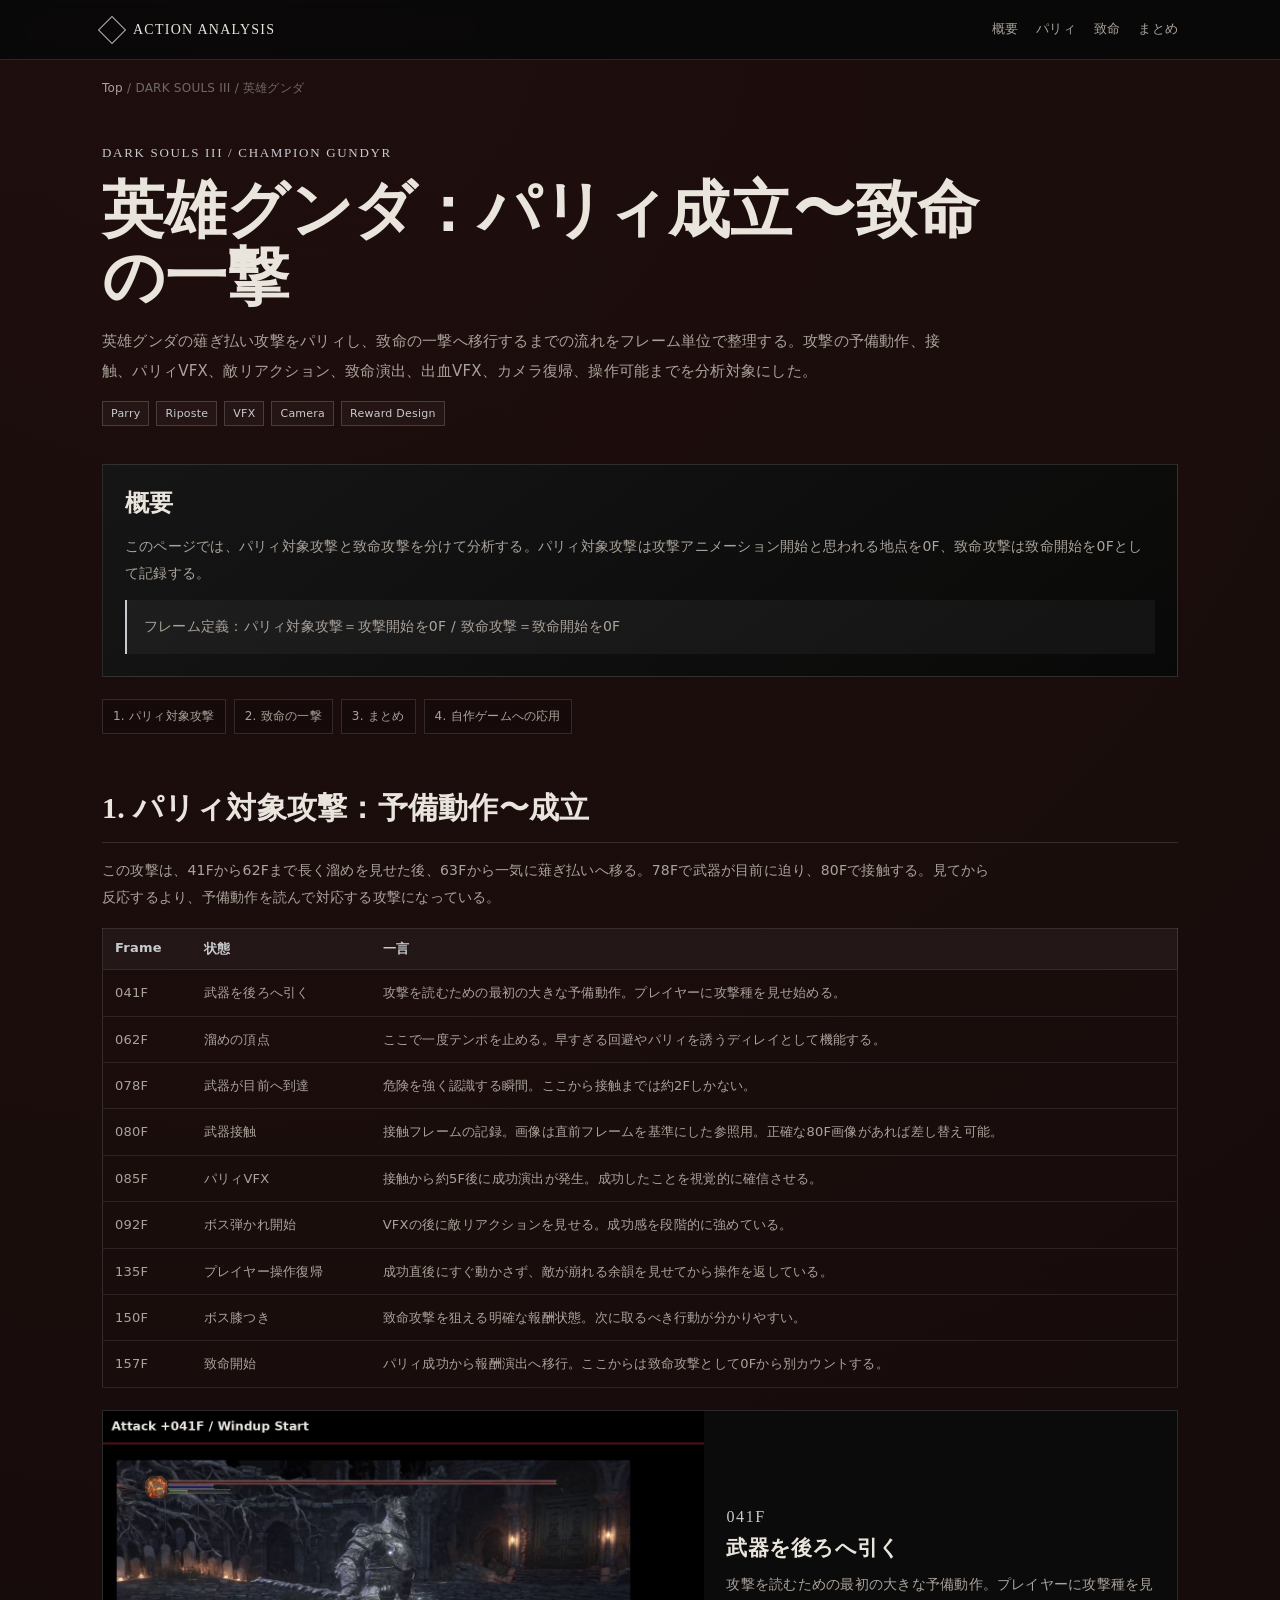
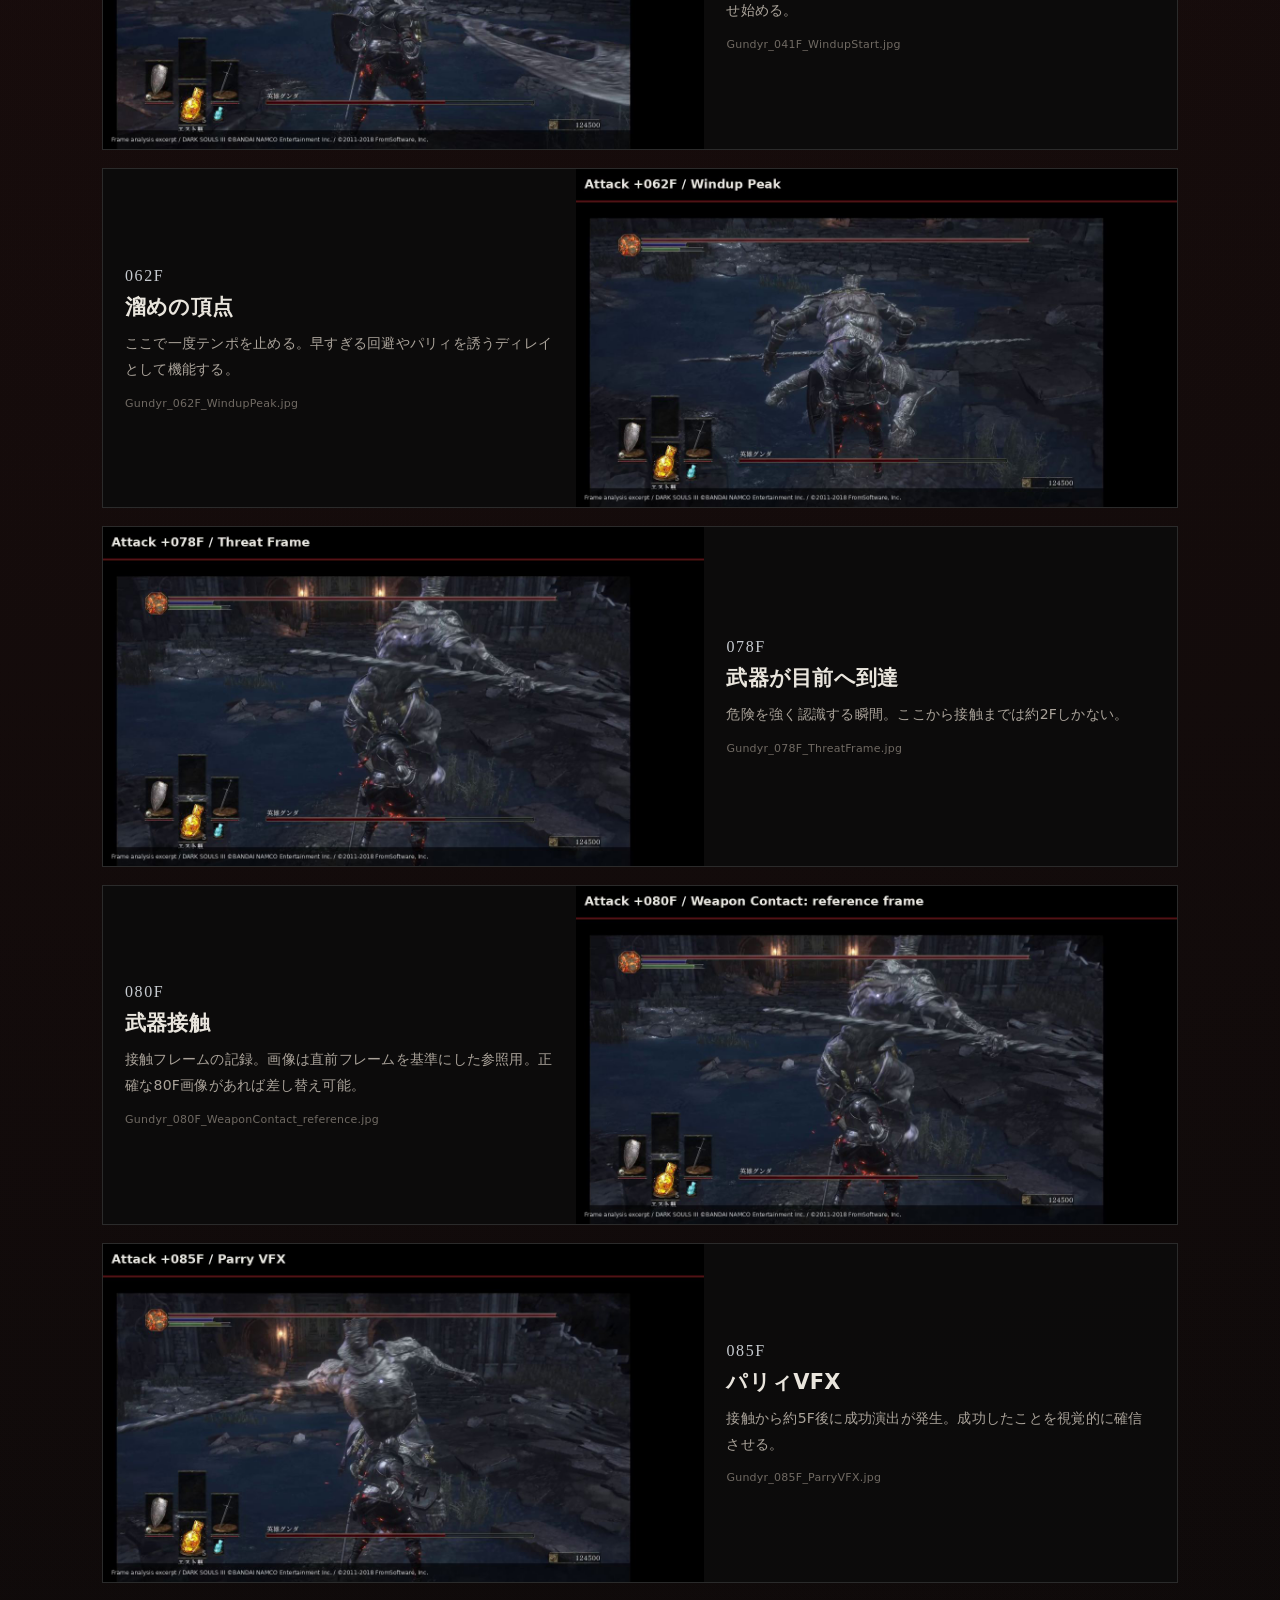
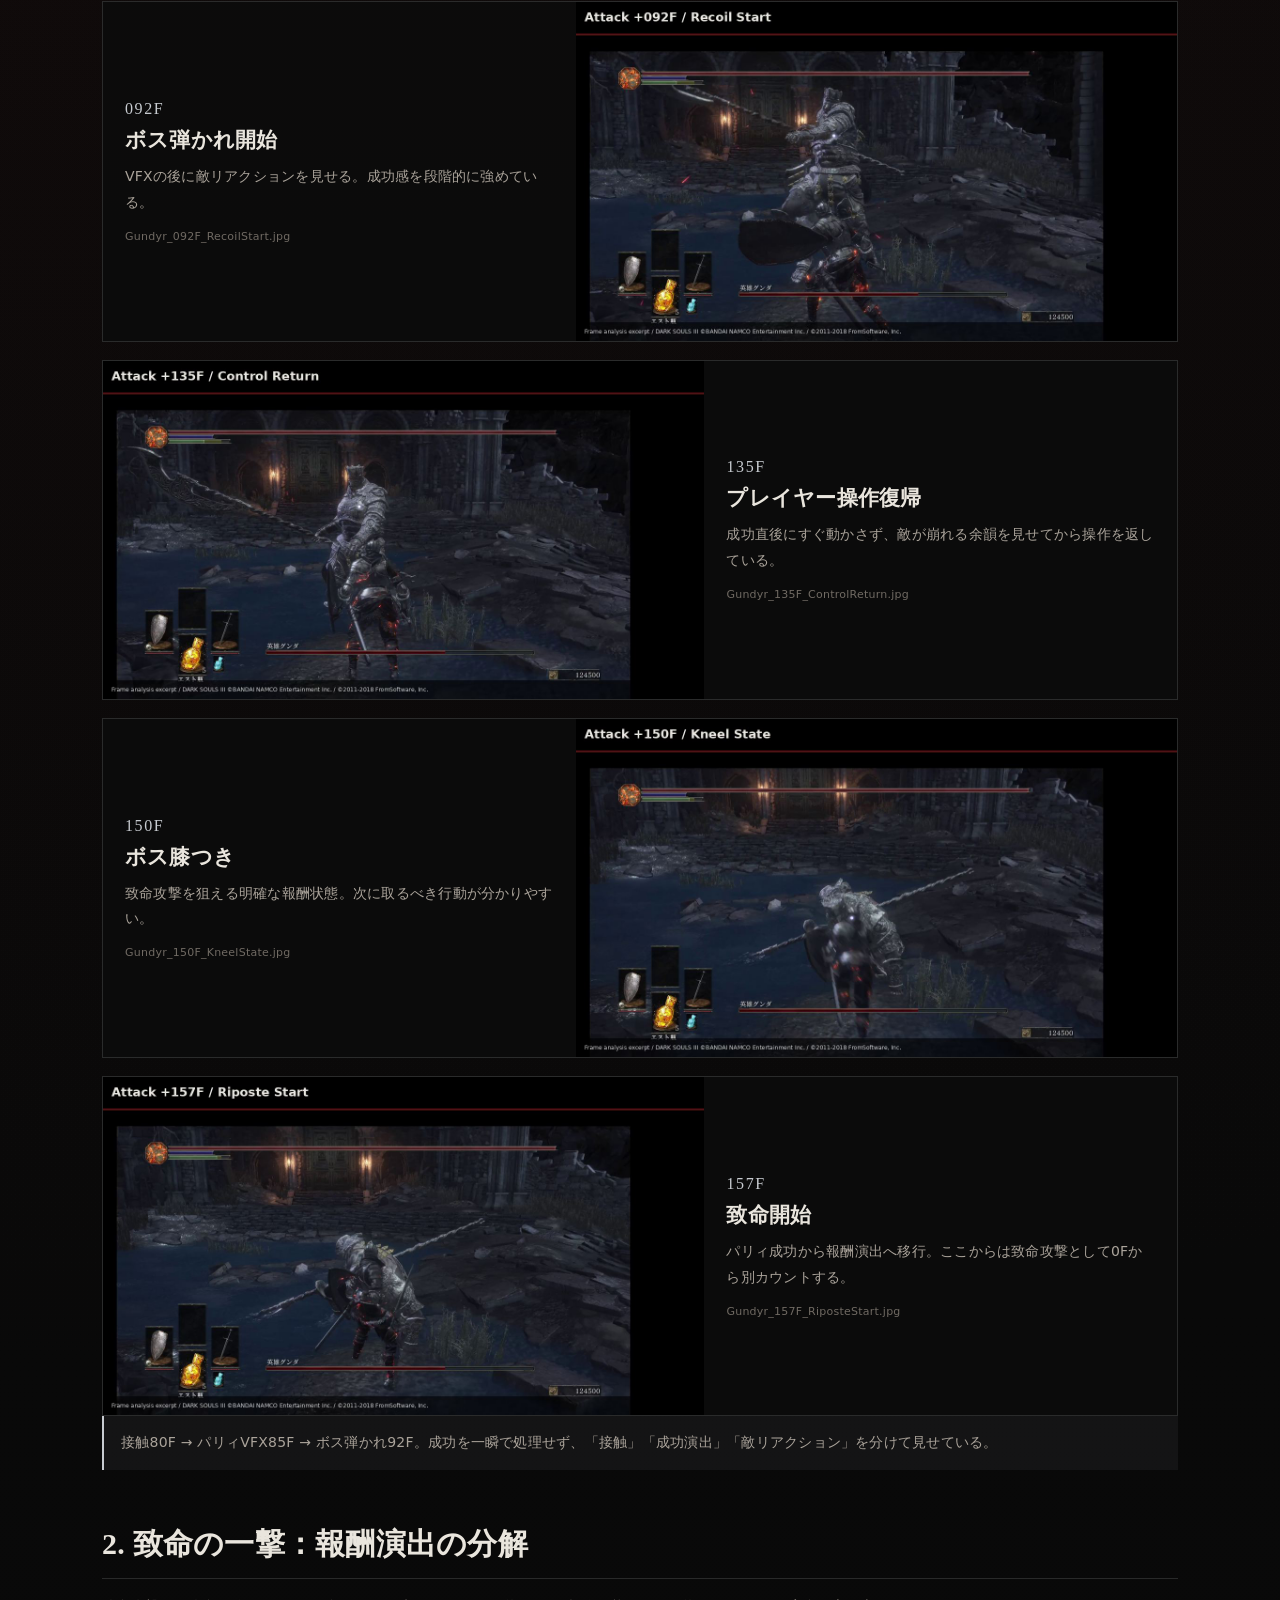
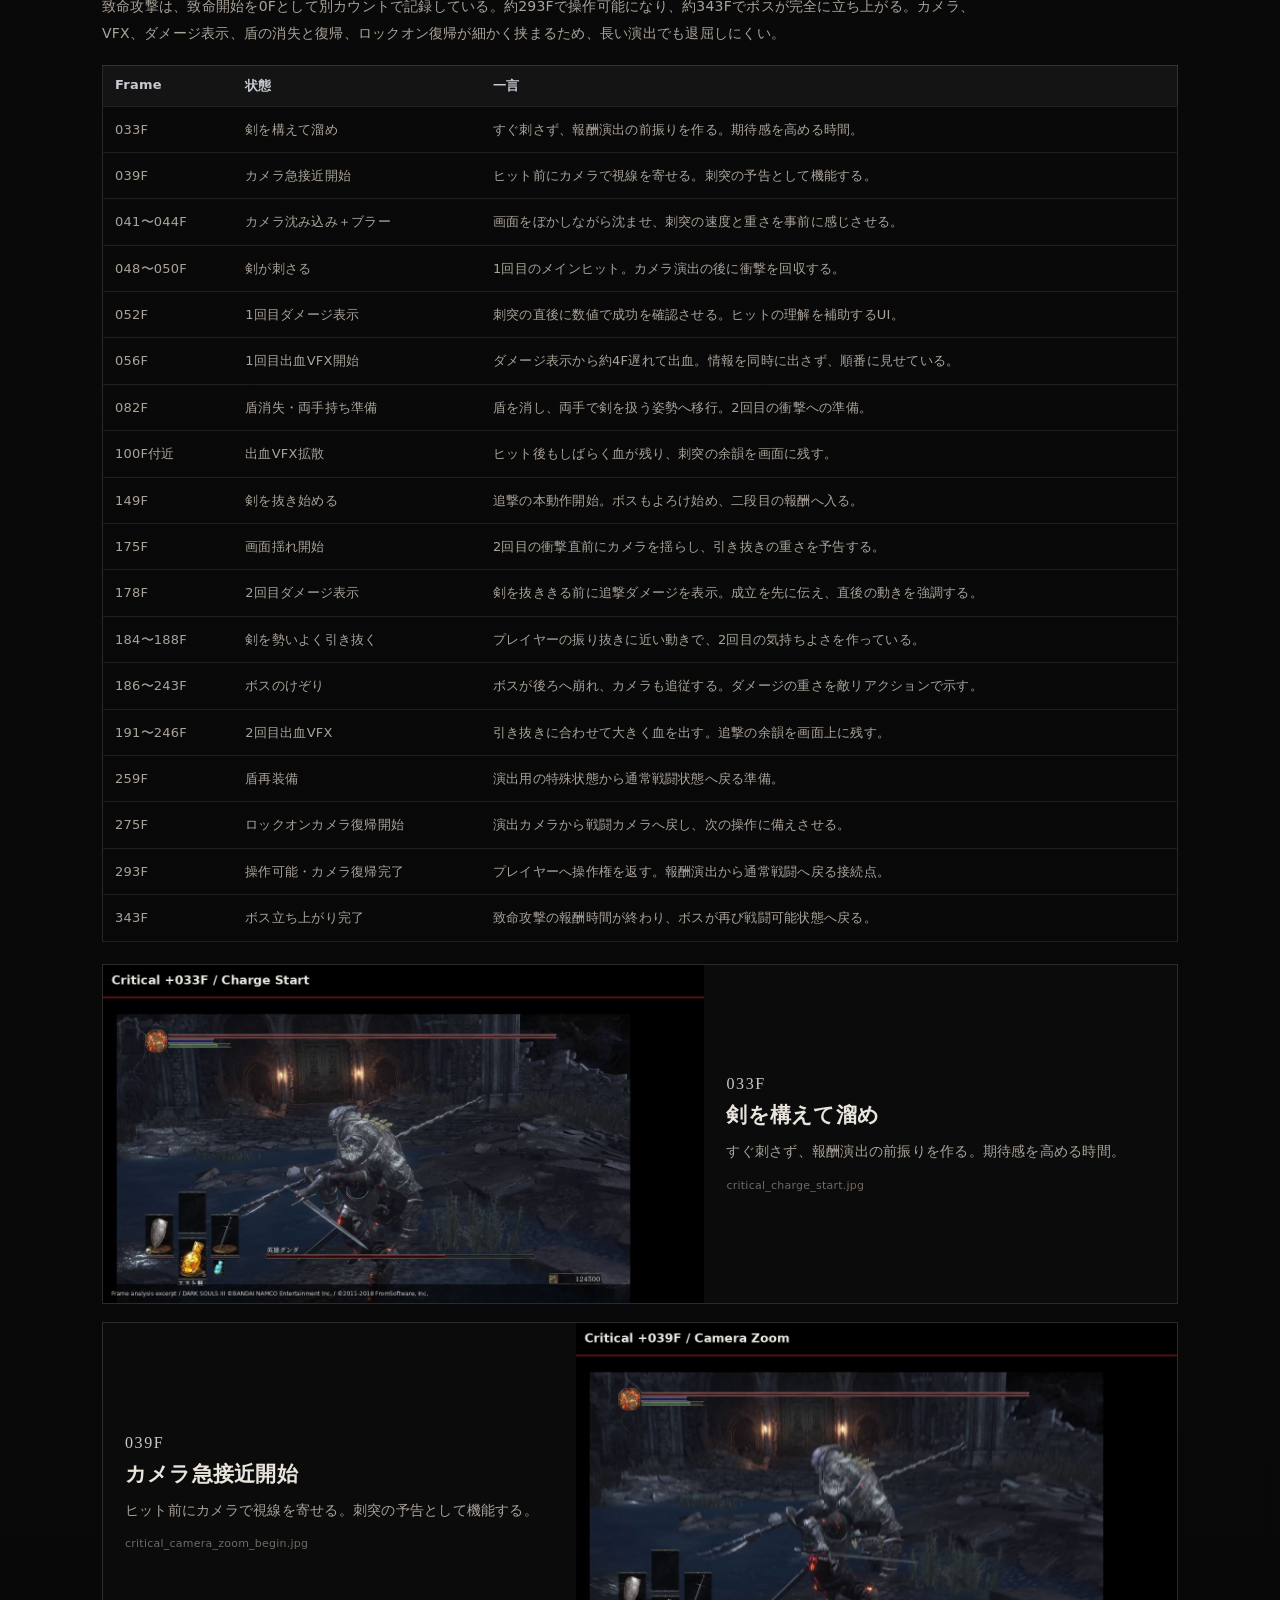
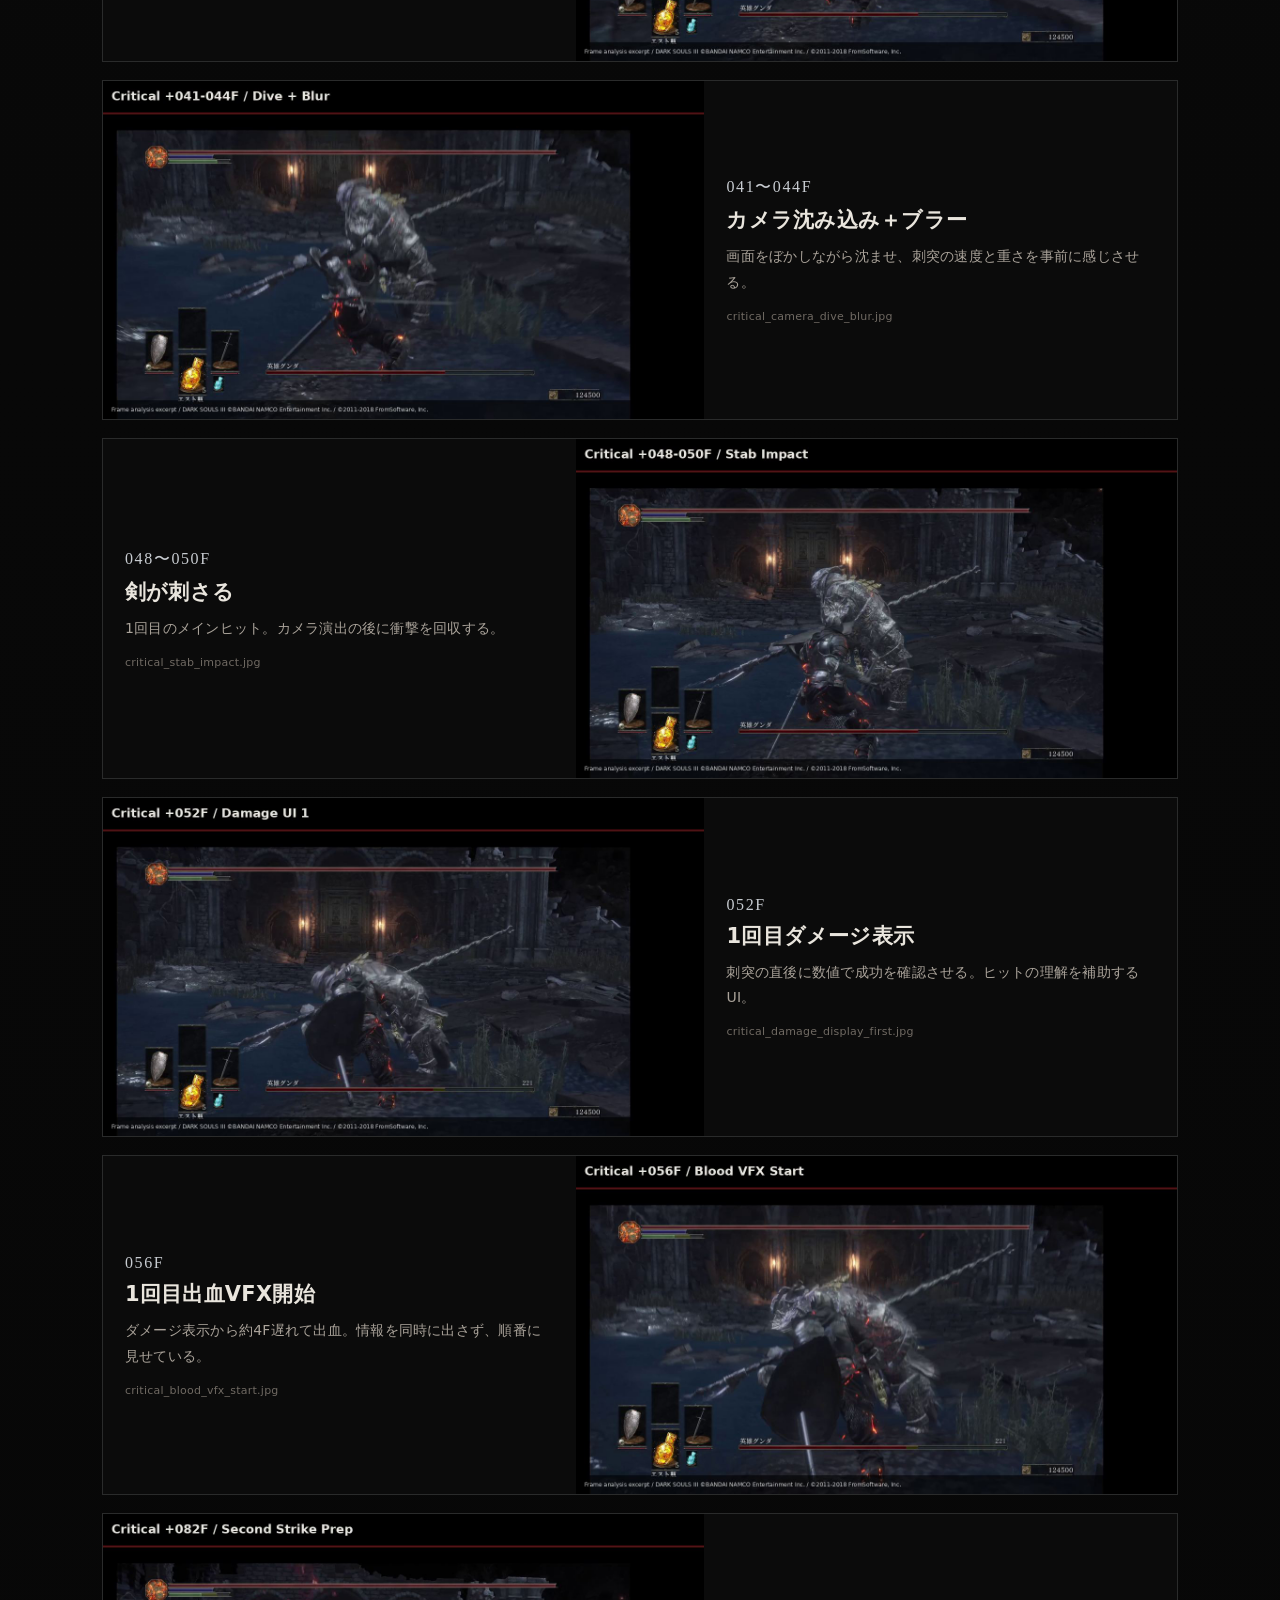
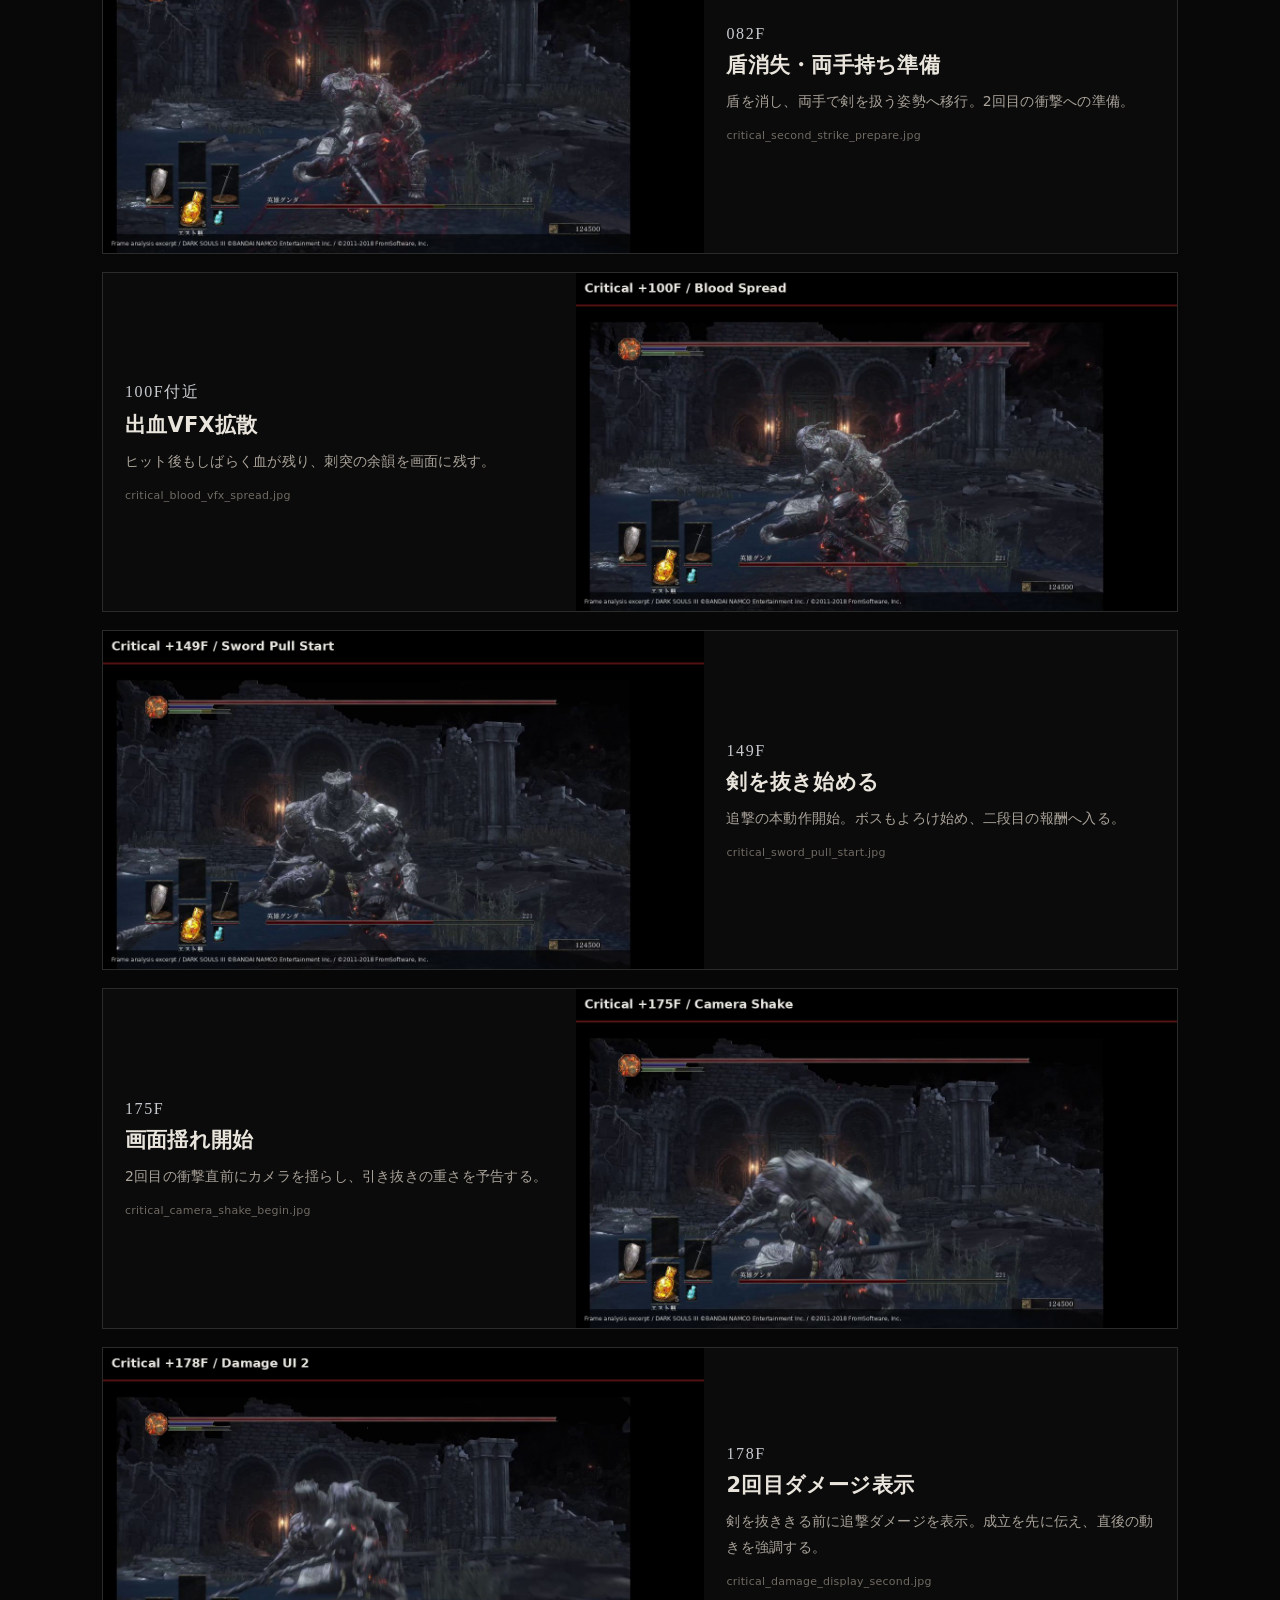
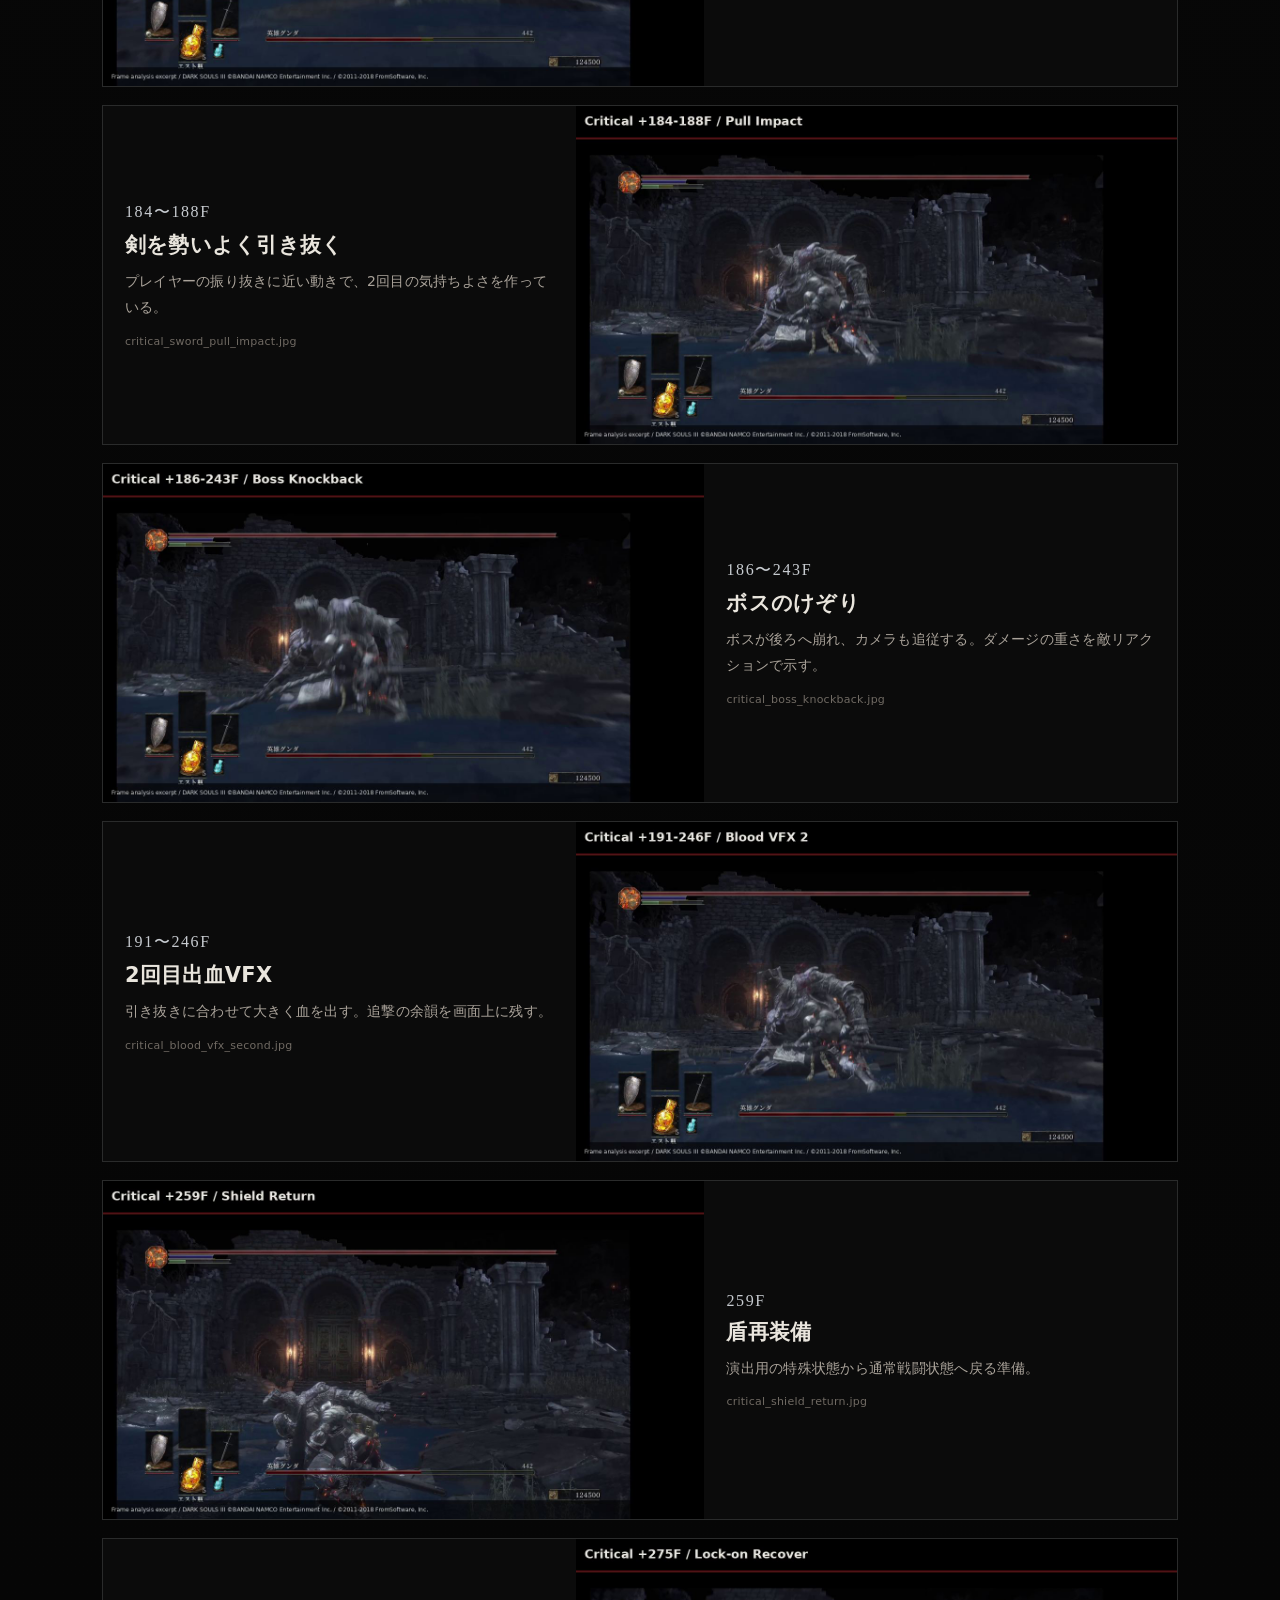
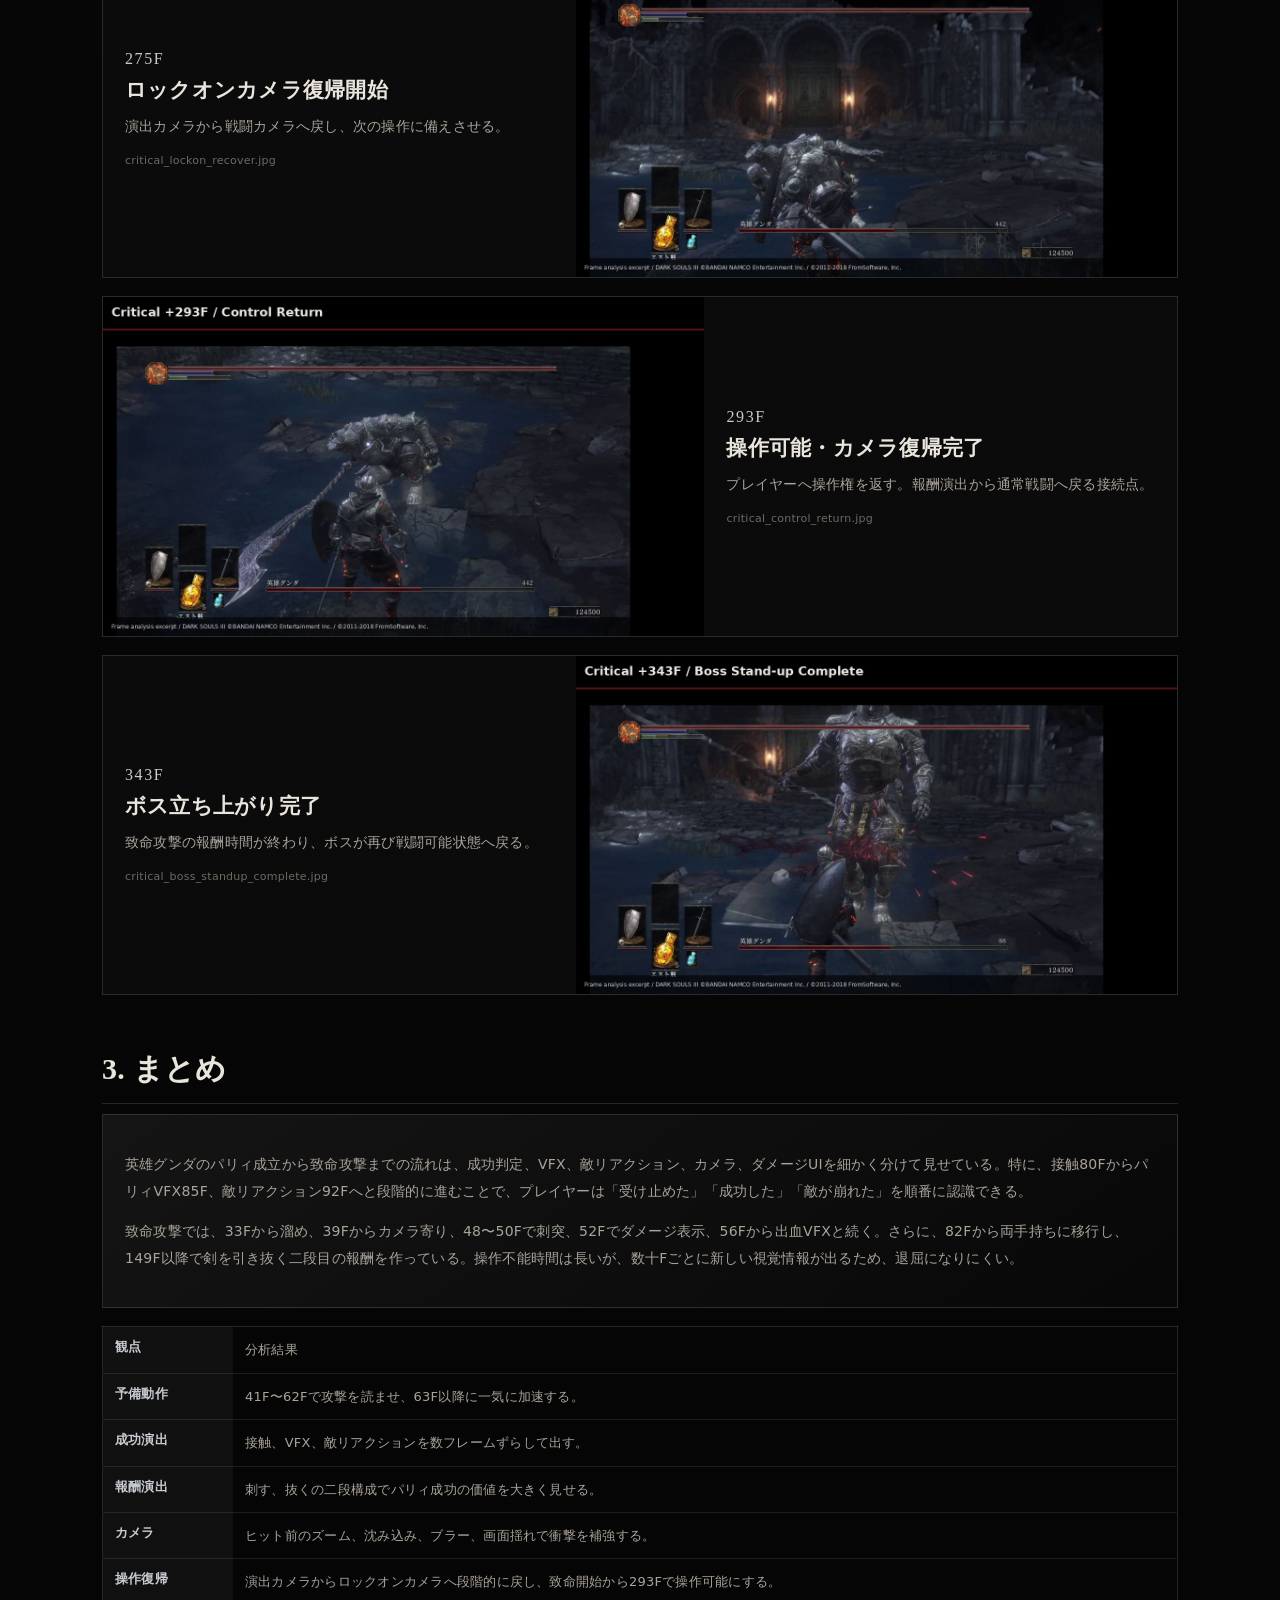
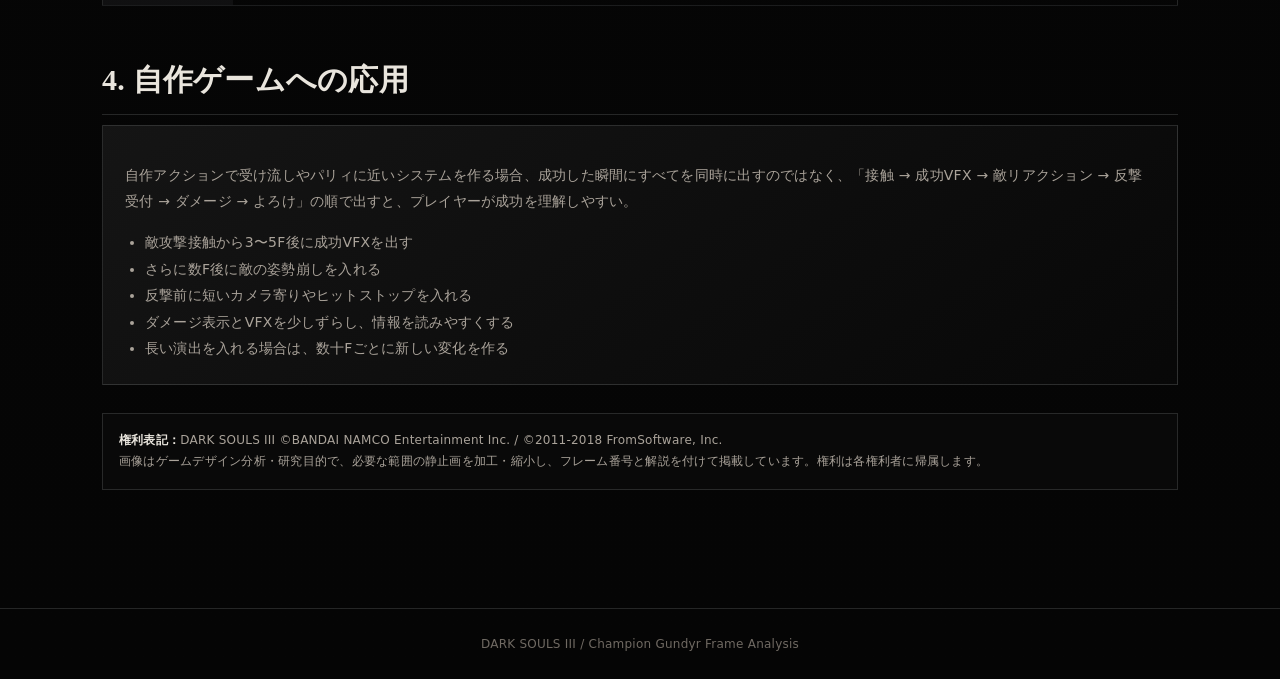
==== commit a4613ac2: "権利表記追加" ====
--- a/pages/ds3/gundyr-parry.html
+++ b/pages/ds3/gundyr-parry.html
@@ -1,20 +1,20 @@
 <!doctype html><html lang="ja"><head><meta charset="utf-8"><meta name="viewport" content="width=device-width, initial-scale=1"><title>英雄グンダ：パリィ成立〜致命の一撃分析</title><meta name="description" content="DARK SOULS III 英雄グンダのパリィ成立から致命攻撃までをフレーム単位で分析。"><link rel="stylesheet" href="../../assets/css/style.css"></head><body><header class="site-header"><div class="header-inner"><a class="logo" href="../../index.html"><span class="logo-mark"></span><span>Action Analysis</span></a><nav class="header-nav"><a href="#overview">概要</a><a href="#parry">パリィ</a><a href="#critical">致命</a><a href="#summary">まとめ</a></nav></div></header><div class="breadcrumb"><a href="../../index.html">Top</a> / DARK SOULS III / 英雄グンダ</div><section class="page-hero"><div class="kicker">DARK SOULS III / Champion Gundyr</div><h1>英雄グンダ：パリィ成立〜致命の一撃</h1><p>英雄グンダの薙ぎ払い攻撃をパリィし、致命の一撃へ移行するまでの流れをフレーム単位で整理する。攻撃の予備動作、接触、パリィVFX、敵リアクション、致命演出、出血VFX、カメラ復帰、操作可能までを分析対象にした。</p><div class="tags"><span class="tag">Parry</span><span class="tag">Riposte</span><span class="tag">VFX</span><span class="tag">Camera</span><span class="tag">Reward Design</span></div></section><main class="main"><section id="overview" class="summary-panel"><h2>概要</h2><p>このページでは、パリィ対象攻撃と致命攻撃を分けて分析する。パリィ対象攻撃は攻撃アニメーション開始と思われる地点を0F、致命攻撃は致命開始を0Fとして記録する。</p><div class="rule-box">フレーム定義：パリィ対象攻撃＝攻撃開始を0F / 致命攻撃＝致命開始を0F</div></section><div class="local-nav"><a href="#parry">1. パリィ対象攻撃</a><a href="#critical">2. 致命の一撃</a><a href="#summary">3. まとめ</a><a href="#apply">4. 自作ゲームへの応用</a></div><section class="analysis-section" id="parry"><h2>1. パリィ対象攻撃：予備動作〜成立</h2><p class="section-lead">この攻撃は、41Fから62Fまで長く溜めを見せた後、63Fから一気に薙ぎ払いへ移る。78Fで武器が目前に迫り、80Fで接触する。見てから反応するより、予備動作を読んで対応する攻撃になっている。</p><table class="frame-table"><tr><th>Frame</th><th>状態</th><th>一言</th></tr><tr><td>041F</td><td>武器を後ろへ引く</td><td>攻撃を読むための最初の大きな予備動作。プレイヤーに攻撃種を見せ始める。</td></tr>
 <tr><td>062F</td><td>溜めの頂点</td><td>ここで一度テンポを止める。早すぎる回避やパリィを誘うディレイとして機能する。</td></tr>
 <tr><td>078F</td><td>武器が目前へ到達</td><td>危険を強く認識する瞬間。ここから接触までは約2Fしかない。</td></tr>
-<tr><td>080F</td><td>武器接触</td><td>敵の武器がプレイヤーに重なる。パリィ成立判断の中心になるフレーム。</td></tr>
+<tr><td>080F</td><td>武器接触</td><td>接触フレームの記録。画像は直前フレームを基準にした参照用。正確な80F画像があれば差し替え可能。</td></tr>
 <tr><td>085F</td><td>パリィVFX</td><td>接触から約5F後に成功演出が発生。成功したことを視覚的に確信させる。</td></tr>
 <tr><td>092F</td><td>ボス弾かれ開始</td><td>VFXの後に敵リアクションを見せる。成功感を段階的に強めている。</td></tr>
 <tr><td>135F</td><td>プレイヤー操作復帰</td><td>成功直後にすぐ動かさず、敵が崩れる余韻を見せてから操作を返している。</td></tr>
 <tr><td>150F</td><td>ボス膝つき</td><td>致命攻撃を狙える明確な報酬状態。次に取るべき行動が分かりやすい。</td></tr>
-<tr><td>157F</td><td>致命開始</td><td>パリィ成功から報酬演出へ移行。ここからは致命攻撃として0Fから別カウントする。</td></tr></table><div class="frame-list"><article class="frame-card"><div class="frame-image"><img src="../../assets/images/ds3_gundyr_parry/Gundyr_041F_WindupStart.png" alt="041F 武器を後ろへ引く"></div><div class="frame-text"><div class="frame-no">041F</div><h3>武器を後ろへ引く</h3><p>攻撃を読むための最初の大きな予備動作。プレイヤーに攻撃種を見せ始める。</p><div class="frame-meta">Gundyr_041F_WindupStart.png</div></div></article>
-<article class="frame-card"><div class="frame-image"><img src="../../assets/images/ds3_gundyr_parry/Gundyr_062F_WindupPeak.png" alt="062F 溜めの頂点"></div><div class="frame-text"><div class="frame-no">062F</div><h3>溜めの頂点</h3><p>ここで一度テンポを止める。早すぎる回避やパリィを誘うディレイとして機能する。</p><div class="frame-meta">Gundyr_062F_WindupPeak.png</div></div></article>
-<article class="frame-card"><div class="frame-image"><img src="../../assets/images/ds3_gundyr_parry/Gundyr_078F_ThreatFrame.png" alt="078F 武器が目前へ到達"></div><div class="frame-text"><div class="frame-no">078F</div><h3>武器が目前へ到達</h3><p>危険を強く認識する瞬間。ここから接触までは約2Fしかない。</p><div class="frame-meta">Gundyr_078F_ThreatFrame.png</div></div></article>
-<article class="frame-card"><div class="frame-image"><img src="../../assets/images/ds3_gundyr_parry/Gundyr_080F_WeaponContact.png" alt="080F 武器接触"></div><div class="frame-text"><div class="frame-no">080F</div><h3>武器接触</h3><p>敵の武器がプレイヤーに重なる。パリィ成立判断の中心になるフレーム。</p><div class="frame-meta">Gundyr_080F_WeaponContact.png</div></div></article>
-<article class="frame-card"><div class="frame-image"><img src="../../assets/images/ds3_gundyr_parry/Gundyr_085F_ParryVFX.png" alt="085F パリィVFX"></div><div class="frame-text"><div class="frame-no">085F</div><h3>パリィVFX</h3><p>接触から約5F後に成功演出が発生。成功したことを視覚的に確信させる。</p><div class="frame-meta">Gundyr_085F_ParryVFX.png</div></div></article>
-<article class="frame-card"><div class="frame-image"><img src="../../assets/images/ds3_gundyr_parry/Gundyr_092F_RecoilStart.png" alt="092F ボス弾かれ開始"></div><div class="frame-text"><div class="frame-no">092F</div><h3>ボス弾かれ開始</h3><p>VFXの後に敵リアクションを見せる。成功感を段階的に強めている。</p><div class="frame-meta">Gundyr_092F_RecoilStart.png</div></div></article>
-<article class="frame-card"><div class="frame-image"><img src="../../assets/images/ds3_gundyr_parry/Gundyr_135F_ControlReturn.png" alt="135F プレイヤー操作復帰"></div><div class="frame-text"><div class="frame-no">135F</div><h3>プレイヤー操作復帰</h3><p>成功直後にすぐ動かさず、敵が崩れる余韻を見せてから操作を返している。</p><div class="frame-meta">Gundyr_135F_ControlReturn.png</div></div></article>
-<article class="frame-card"><div class="frame-image"><img src="../../assets/images/ds3_gundyr_parry/Gundyr_150F_KneelState.png" alt="150F ボス膝つき"></div><div class="frame-text"><div class="frame-no">150F</div><h3>ボス膝つき</h3><p>致命攻撃を狙える明確な報酬状態。次に取るべき行動が分かりやすい。</p><div class="frame-meta">Gundyr_150F_KneelState.png</div></div></article>
-<article class="frame-card"><div class="frame-image"><img src="../../assets/images/ds3_gundyr_parry/Gundyr_157F_RiposteStart.png" alt="157F 致命開始"></div><div class="frame-text"><div class="frame-no">157F</div><h3>致命開始</h3><p>パリィ成功から報酬演出へ移行。ここからは致命攻撃として0Fから別カウントする。</p><div class="frame-meta">Gundyr_157F_RiposteStart.png</div></div></article></div><div class="rule-box">接触80F → パリィVFX85F → ボス弾かれ92F。成功を一瞬で処理せず、「接触」「成功演出」「敵リアクション」を分けて見せている。</div></section><section class="analysis-section" id="critical"><h2>2. 致命の一撃：報酬演出の分解</h2><p class="section-lead">致命攻撃は、致命開始を0Fとして別カウントで記録している。約293Fで操作可能になり、約343Fでボスが完全に立ち上がる。カメラ、VFX、ダメージ表示、盾の消失と復帰、ロックオン復帰が細かく挟まるため、長い演出でも退屈しにくい。</p><table class="frame-table"><tr><th>Frame</th><th>状態</th><th>一言</th></tr><tr><td>033F</td><td>剣を構えて溜め</td><td>すぐ刺さず、報酬演出の前振りを作る。期待感を高める時間。</td></tr>
+<tr><td>157F</td><td>致命開始</td><td>パリィ成功から報酬演出へ移行。ここからは致命攻撃として0Fから別カウントする。</td></tr></table><div class="frame-list"><article class="frame-card"><div class="frame-image"><img src="../../assets/images/ds3_gundyr_parry/Gundyr_041F_WindupStart.jpg" alt="041F 武器を後ろへ引く"></div><div class="frame-text"><div class="frame-no">041F</div><h3>武器を後ろへ引く</h3><p>攻撃を読むための最初の大きな予備動作。プレイヤーに攻撃種を見せ始める。</p><div class="frame-meta">Gundyr_041F_WindupStart.jpg</div></div></article>
+<article class="frame-card"><div class="frame-image"><img src="../../assets/images/ds3_gundyr_parry/Gundyr_062F_WindupPeak.jpg" alt="062F 溜めの頂点"></div><div class="frame-text"><div class="frame-no">062F</div><h3>溜めの頂点</h3><p>ここで一度テンポを止める。早すぎる回避やパリィを誘うディレイとして機能する。</p><div class="frame-meta">Gundyr_062F_WindupPeak.jpg</div></div></article>
+<article class="frame-card"><div class="frame-image"><img src="../../assets/images/ds3_gundyr_parry/Gundyr_078F_ThreatFrame.jpg" alt="078F 武器が目前へ到達"></div><div class="frame-text"><div class="frame-no">078F</div><h3>武器が目前へ到達</h3><p>危険を強く認識する瞬間。ここから接触までは約2Fしかない。</p><div class="frame-meta">Gundyr_078F_ThreatFrame.jpg</div></div></article>
+<article class="frame-card"><div class="frame-image"><img src="../../assets/images/ds3_gundyr_parry/Gundyr_080F_WeaponContact_reference.jpg" alt="080F 武器接触"></div><div class="frame-text"><div class="frame-no">080F</div><h3>武器接触</h3><p>接触フレームの記録。画像は直前フレームを基準にした参照用。正確な80F画像があれば差し替え可能。</p><div class="frame-meta">Gundyr_080F_WeaponContact_reference.jpg</div></div></article>
+<article class="frame-card"><div class="frame-image"><img src="../../assets/images/ds3_gundyr_parry/Gundyr_085F_ParryVFX.jpg" alt="085F パリィVFX"></div><div class="frame-text"><div class="frame-no">085F</div><h3>パリィVFX</h3><p>接触から約5F後に成功演出が発生。成功したことを視覚的に確信させる。</p><div class="frame-meta">Gundyr_085F_ParryVFX.jpg</div></div></article>
+<article class="frame-card"><div class="frame-image"><img src="../../assets/images/ds3_gundyr_parry/Gundyr_092F_RecoilStart.jpg" alt="092F ボス弾かれ開始"></div><div class="frame-text"><div class="frame-no">092F</div><h3>ボス弾かれ開始</h3><p>VFXの後に敵リアクションを見せる。成功感を段階的に強めている。</p><div class="frame-meta">Gundyr_092F_RecoilStart.jpg</div></div></article>
+<article class="frame-card"><div class="frame-image"><img src="../../assets/images/ds3_gundyr_parry/Gundyr_135F_ControlReturn.jpg" alt="135F プレイヤー操作復帰"></div><div class="frame-text"><div class="frame-no">135F</div><h3>プレイヤー操作復帰</h3><p>成功直後にすぐ動かさず、敵が崩れる余韻を見せてから操作を返している。</p><div class="frame-meta">Gundyr_135F_ControlReturn.jpg</div></div></article>
+<article class="frame-card"><div class="frame-image"><img src="../../assets/images/ds3_gundyr_parry/Gundyr_150F_KneelState.jpg" alt="150F ボス膝つき"></div><div class="frame-text"><div class="frame-no">150F</div><h3>ボス膝つき</h3><p>致命攻撃を狙える明確な報酬状態。次に取るべき行動が分かりやすい。</p><div class="frame-meta">Gundyr_150F_KneelState.jpg</div></div></article>
+<article class="frame-card"><div class="frame-image"><img src="../../assets/images/ds3_gundyr_parry/Gundyr_157F_RiposteStart.jpg" alt="157F 致命開始"></div><div class="frame-text"><div class="frame-no">157F</div><h3>致命開始</h3><p>パリィ成功から報酬演出へ移行。ここからは致命攻撃として0Fから別カウントする。</p><div class="frame-meta">Gundyr_157F_RiposteStart.jpg</div></div></article></div><div class="rule-box">接触80F → パリィVFX85F → ボス弾かれ92F。成功を一瞬で処理せず、「接触」「成功演出」「敵リアクション」を分けて見せている。</div></section><section class="analysis-section" id="critical"><h2>2. 致命の一撃：報酬演出の分解</h2><p class="section-lead">致命攻撃は、致命開始を0Fとして別カウントで記録している。約293Fで操作可能になり、約343Fでボスが完全に立ち上がる。カメラ、VFX、ダメージ表示、盾の消失と復帰、ロックオン復帰が細かく挟まるため、長い演出でも退屈しにくい。</p><table class="frame-table"><tr><th>Frame</th><th>状態</th><th>一言</th></tr><tr><td>033F</td><td>剣を構えて溜め</td><td>すぐ刺さず、報酬演出の前振りを作る。期待感を高める時間。</td></tr>
 <tr><td>039F</td><td>カメラ急接近開始</td><td>ヒット前にカメラで視線を寄せる。刺突の予告として機能する。</td></tr>
 <tr><td>041〜044F</td><td>カメラ沈み込み＋ブラー</td><td>画面をぼかしながら沈ませ、刺突の速度と重さを事前に感じさせる。</td></tr>
 <tr><td>048〜050F</td><td>剣が刺さる</td><td>1回目のメインヒット。カメラ演出の後に衝撃を回収する。</td></tr>
@@ -31,21 +31,21 @@
 <tr><td>259F</td><td>盾再装備</td><td>演出用の特殊状態から通常戦闘状態へ戻る準備。</td></tr>
 <tr><td>275F</td><td>ロックオンカメラ復帰開始</td><td>演出カメラから戦闘カメラへ戻し、次の操作に備えさせる。</td></tr>
 <tr><td>293F</td><td>操作可能・カメラ復帰完了</td><td>プレイヤーへ操作権を返す。報酬演出から通常戦闘へ戻る接続点。</td></tr>
-<tr><td>343F</td><td>ボス立ち上がり完了</td><td>致命攻撃の報酬時間が終わり、ボスが再び戦闘可能状態へ戻る。</td></tr></table><div class="frame-list"><article class="frame-card"><div class="frame-image"><img src="../../assets/images/ds3_gundyr_parry/critical_charge_start.png" alt="033F 剣を構えて溜め"></div><div class="frame-text"><div class="frame-no">033F</div><h3>剣を構えて溜め</h3><p>すぐ刺さず、報酬演出の前振りを作る。期待感を高める時間。</p><div class="frame-meta">critical_charge_start.png</div></div></article>
-<article class="frame-card"><div class="frame-image"><img src="../../assets/images/ds3_gundyr_parry/critical_camera_zoom_begin.png" alt="039F カメラ急接近開始"></div><div class="frame-text"><div class="frame-no">039F</div><h3>カメラ急接近開始</h3><p>ヒット前にカメラで視線を寄せる。刺突の予告として機能する。</p><div class="frame-meta">critical_camera_zoom_begin.png</div></div></article>
-<article class="frame-card"><div class="frame-image"><img src="../../assets/images/ds3_gundyr_parry/critical_camera_dive_blur.png" alt="041〜044F カメラ沈み込み＋ブラー"></div><div class="frame-text"><div class="frame-no">041〜044F</div><h3>カメラ沈み込み＋ブラー</h3><p>画面をぼかしながら沈ませ、刺突の速度と重さを事前に感じさせる。</p><div class="frame-meta">critical_camera_dive_blur.png</div></div></article>
-<article class="frame-card"><div class="frame-image"><img src="../../assets/images/ds3_gundyr_parry/critical_stab_impact.png" alt="048〜050F 剣が刺さる"></div><div class="frame-text"><div class="frame-no">048〜050F</div><h3>剣が刺さる</h3><p>1回目のメインヒット。カメラ演出の後に衝撃を回収する。</p><div class="frame-meta">critical_stab_impact.png</div></div></article>
-<article class="frame-card"><div class="frame-image"><img src="../../assets/images/ds3_gundyr_parry/critical_damage_display_first.png" alt="052F 1回目ダメージ表示"></div><div class="frame-text"><div class="frame-no">052F</div><h3>1回目ダメージ表示</h3><p>刺突の直後に数値で成功を確認させる。ヒットの理解を補助するUI。</p><div class="frame-meta">critical_damage_display_first.png</div></div></article>
-<article class="frame-card"><div class="frame-image"><img src="../../assets/images/ds3_gundyr_parry/critical_blood_vfx_start.png" alt="056F 1回目出血VFX開始"></div><div class="frame-text"><div class="frame-no">056F</div><h3>1回目出血VFX開始</h3><p>ダメージ表示から約4F遅れて出血。情報を同時に出さず、順番に見せている。</p><div class="frame-meta">critical_blood_vfx_start.png</div></div></article>
-<article class="frame-card"><div class="frame-image"><img src="../../assets/images/ds3_gundyr_parry/critical_second_strike_prepare.png" alt="082F 盾消失・両手持ち準備"></div><div class="frame-text"><div class="frame-no">082F</div><h3>盾消失・両手持ち準備</h3><p>盾を消し、両手で剣を扱う姿勢へ移行。2回目の衝撃への準備。</p><div class="frame-meta">critical_second_strike_prepare.png</div></div></article>
-<article class="frame-card"><div class="frame-image"><img src="../../assets/images/ds3_gundyr_parry/critical_blood_vfx_spread.png" alt="100F付近 出血VFX拡散"></div><div class="frame-text"><div class="frame-no">100F付近</div><h3>出血VFX拡散</h3><p>ヒット後もしばらく血が残り、刺突の余韻を画面に残す。</p><div class="frame-meta">critical_blood_vfx_spread.png</div></div></article>
-<article class="frame-card"><div class="frame-image"><img src="../../assets/images/ds3_gundyr_parry/critical_sword_pull_start.png" alt="149F 剣を抜き始める"></div><div class="frame-text"><div class="frame-no">149F</div><h3>剣を抜き始める</h3><p>追撃の本動作開始。ボスもよろけ始め、二段目の報酬へ入る。</p><div class="frame-meta">critical_sword_pull_start.png</div></div></article>
-<article class="frame-card"><div class="frame-image"><img src="../../assets/images/ds3_gundyr_parry/critical_camera_shake_begin.png" alt="175F 画面揺れ開始"></div><div class="frame-text"><div class="frame-no">175F</div><h3>画面揺れ開始</h3><p>2回目の衝撃直前にカメラを揺らし、引き抜きの重さを予告する。</p><div class="frame-meta">critical_camera_shake_begin.png</div></div></article>
-<article class="frame-card"><div class="frame-image"><img src="../../assets/images/ds3_gundyr_parry/critical_damage_display_second.png" alt="178F 2回目ダメージ表示"></div><div class="frame-text"><div class="frame-no">178F</div><h3>2回目ダメージ表示</h3><p>剣を抜ききる前に追撃ダメージを表示。成立を先に伝え、直後の動きを強調する。</p><div class="frame-meta">critical_damage_display_second.png</div></div></article>
-<article class="frame-card"><div class="frame-image"><img src="../../assets/images/ds3_gundyr_parry/critical_sword_pull_impact.png" alt="184〜188F 剣を勢いよく引き抜く"></div><div class="frame-text"><div class="frame-no">184〜188F</div><h3>剣を勢いよく引き抜く</h3><p>プレイヤーの振り抜きに近い動きで、2回目の気持ちよさを作っている。</p><div class="frame-meta">critical_sword_pull_impact.png</div></div></article>
-<article class="frame-card"><div class="frame-image"><img src="../../assets/images/ds3_gundyr_parry/critical_boss_knockback.png" alt="186〜243F ボスのけぞり"></div><div class="frame-text"><div class="frame-no">186〜243F</div><h3>ボスのけぞり</h3><p>ボスが後ろへ崩れ、カメラも追従する。ダメージの重さを敵リアクションで示す。</p><div class="frame-meta">critical_boss_knockback.png</div></div></article>
-<article class="frame-card"><div class="frame-image"><img src="../../assets/images/ds3_gundyr_parry/critical_blood_vfx_second.png" alt="191〜246F 2回目出血VFX"></div><div class="frame-text"><div class="frame-no">191〜246F</div><h3>2回目出血VFX</h3><p>引き抜きに合わせて大きく血を出す。追撃の余韻を画面上に残す。</p><div class="frame-meta">critical_blood_vfx_second.png</div></div></article>
-<article class="frame-card"><div class="frame-image"><img src="../../assets/images/ds3_gundyr_parry/critical_shield_return.png" alt="259F 盾再装備"></div><div class="frame-text"><div class="frame-no">259F</div><h3>盾再装備</h3><p>演出用の特殊状態から通常戦闘状態へ戻る準備。</p><div class="frame-meta">critical_shield_return.png</div></div></article>
-<article class="frame-card"><div class="frame-image"><img src="../../assets/images/ds3_gundyr_parry/critical_lockon_recover.png" alt="275F ロックオンカメラ復帰開始"></div><div class="frame-text"><div class="frame-no">275F</div><h3>ロックオンカメラ復帰開始</h3><p>演出カメラから戦闘カメラへ戻し、次の操作に備えさせる。</p><div class="frame-meta">critical_lockon_recover.png</div></div></article>
-<article class="frame-card"><div class="frame-image"><img src="../../assets/images/ds3_gundyr_parry/critical_control_return.png" alt="293F 操作可能・カメラ復帰完了"></div><div class="frame-text"><div class="frame-no">293F</div><h3>操作可能・カメラ復帰完了</h3><p>プレイヤーへ操作権を返す。報酬演出から通常戦闘へ戻る接続点。</p><div class="frame-meta">critical_control_return.png</div></div></article>
-<article class="frame-card"><div class="frame-image"><img src="../../assets/images/ds3_gundyr_parry/critical_boss_standup_complete.png" alt="343F ボス立ち上がり完了"></div><div class="frame-text"><div class="frame-no">343F</div><h3>ボス立ち上がり完了</h3><p>致命攻撃の報酬時間が終わり、ボスが再び戦闘可能状態へ戻る。</p><div class="frame-meta">critical_boss_standup_complete.png</div></div></article></div></section><section class="analysis-section" id="summary"><h2>3. まとめ</h2><div class="summary-panel"><p>英雄グンダのパリィ成立から致命攻撃までの流れは、成功判定、VFX、敵リアクション、カメラ、ダメージUIを細かく分けて見せている。特に、接触80FからパリィVFX85F、敵リアクション92Fへと段階的に進むことで、プレイヤーは「受け止めた」「成功した」「敵が崩れた」を順番に認識できる。</p><p>致命攻撃では、33Fから溜め、39Fからカメラ寄り、48〜50Fで刺突、52Fでダメージ表示、56Fから出血VFXと続く。さらに、82Fから両手持ちに移行し、149F以降で剣を引き抜く二段目の報酬を作っている。操作不能時間は長いが、数十Fごとに新しい視覚情報が出るため、退屈になりにくい。</p></div><table class="compare-table"><tr><th>観点</th><td>分析結果</td></tr><tr><th>予備動作</th><td>41F〜62Fで攻撃を読ませ、63F以降に一気に加速する。</td></tr><tr><th>成功演出</th><td>接触、VFX、敵リアクションを数フレームずらして出す。</td></tr><tr><th>報酬演出</th><td>刺す、抜くの二段構成でパリィ成功の価値を大きく見せる。</td></tr><tr><th>カメラ</th><td>ヒット前のズーム、沈み込み、ブラー、画面揺れで衝撃を補強する。</td></tr><tr><th>操作復帰</th><td>演出カメラからロックオンカメラへ段階的に戻し、致命開始から293Fで操作可能にする。</td></tr></table></section><section class="analysis-section" id="apply"><h2>4. 自作ゲームへの応用</h2><div class="summary-panel"><p>自作アクションで受け流しやパリィに近いシステムを作る場合、成功した瞬間にすべてを同時に出すのではなく、「接触 → 成功VFX → 敵リアクション → 反撃受付 → ダメージ → よろけ」の順で出すと、プレイヤーが成功を理解しやすい。</p><ul><li>敵攻撃接触から3〜5F後に成功VFXを出す</li><li>さらに数F後に敵の姿勢崩しを入れる</li><li>反撃前に短いカメラ寄りやヒットストップを入れる</li><li>ダメージ表示とVFXを少しずらし、情報を読みやすくする</li><li>長い演出を入れる場合は、数十Fごとに新しい変化を作る</li></ul></div></section></main><footer class="footer">DARK SOULS III / Champion Gundyr Frame Analysis</footer><script src="../../assets/js/main.js"></script></body></html>+<tr><td>343F</td><td>ボス立ち上がり完了</td><td>致命攻撃の報酬時間が終わり、ボスが再び戦闘可能状態へ戻る。</td></tr></table><div class="frame-list"><article class="frame-card"><div class="frame-image"><img src="../../assets/images/ds3_gundyr_parry/critical_charge_start.jpg" alt="033F 剣を構えて溜め"></div><div class="frame-text"><div class="frame-no">033F</div><h3>剣を構えて溜め</h3><p>すぐ刺さず、報酬演出の前振りを作る。期待感を高める時間。</p><div class="frame-meta">critical_charge_start.jpg</div></div></article>
+<article class="frame-card"><div class="frame-image"><img src="../../assets/images/ds3_gundyr_parry/critical_camera_zoom_begin.jpg" alt="039F カメラ急接近開始"></div><div class="frame-text"><div class="frame-no">039F</div><h3>カメラ急接近開始</h3><p>ヒット前にカメラで視線を寄せる。刺突の予告として機能する。</p><div class="frame-meta">critical_camera_zoom_begin.jpg</div></div></article>
+<article class="frame-card"><div class="frame-image"><img src="../../assets/images/ds3_gundyr_parry/critical_camera_dive_blur.jpg" alt="041〜044F カメラ沈み込み＋ブラー"></div><div class="frame-text"><div class="frame-no">041〜044F</div><h3>カメラ沈み込み＋ブラー</h3><p>画面をぼかしながら沈ませ、刺突の速度と重さを事前に感じさせる。</p><div class="frame-meta">critical_camera_dive_blur.jpg</div></div></article>
+<article class="frame-card"><div class="frame-image"><img src="../../assets/images/ds3_gundyr_parry/critical_stab_impact.jpg" alt="048〜050F 剣が刺さる"></div><div class="frame-text"><div class="frame-no">048〜050F</div><h3>剣が刺さる</h3><p>1回目のメインヒット。カメラ演出の後に衝撃を回収する。</p><div class="frame-meta">critical_stab_impact.jpg</div></div></article>
+<article class="frame-card"><div class="frame-image"><img src="../../assets/images/ds3_gundyr_parry/critical_damage_display_first.jpg" alt="052F 1回目ダメージ表示"></div><div class="frame-text"><div class="frame-no">052F</div><h3>1回目ダメージ表示</h3><p>刺突の直後に数値で成功を確認させる。ヒットの理解を補助するUI。</p><div class="frame-meta">critical_damage_display_first.jpg</div></div></article>
+<article class="frame-card"><div class="frame-image"><img src="../../assets/images/ds3_gundyr_parry/critical_blood_vfx_start.jpg" alt="056F 1回目出血VFX開始"></div><div class="frame-text"><div class="frame-no">056F</div><h3>1回目出血VFX開始</h3><p>ダメージ表示から約4F遅れて出血。情報を同時に出さず、順番に見せている。</p><div class="frame-meta">critical_blood_vfx_start.jpg</div></div></article>
+<article class="frame-card"><div class="frame-image"><img src="../../assets/images/ds3_gundyr_parry/critical_second_strike_prepare.jpg" alt="082F 盾消失・両手持ち準備"></div><div class="frame-text"><div class="frame-no">082F</div><h3>盾消失・両手持ち準備</h3><p>盾を消し、両手で剣を扱う姿勢へ移行。2回目の衝撃への準備。</p><div class="frame-meta">critical_second_strike_prepare.jpg</div></div></article>
+<article class="frame-card"><div class="frame-image"><img src="../../assets/images/ds3_gundyr_parry/critical_blood_vfx_spread.jpg" alt="100F付近 出血VFX拡散"></div><div class="frame-text"><div class="frame-no">100F付近</div><h3>出血VFX拡散</h3><p>ヒット後もしばらく血が残り、刺突の余韻を画面に残す。</p><div class="frame-meta">critical_blood_vfx_spread.jpg</div></div></article>
+<article class="frame-card"><div class="frame-image"><img src="../../assets/images/ds3_gundyr_parry/critical_sword_pull_start.jpg" alt="149F 剣を抜き始める"></div><div class="frame-text"><div class="frame-no">149F</div><h3>剣を抜き始める</h3><p>追撃の本動作開始。ボスもよろけ始め、二段目の報酬へ入る。</p><div class="frame-meta">critical_sword_pull_start.jpg</div></div></article>
+<article class="frame-card"><div class="frame-image"><img src="../../assets/images/ds3_gundyr_parry/critical_camera_shake_begin.jpg" alt="175F 画面揺れ開始"></div><div class="frame-text"><div class="frame-no">175F</div><h3>画面揺れ開始</h3><p>2回目の衝撃直前にカメラを揺らし、引き抜きの重さを予告する。</p><div class="frame-meta">critical_camera_shake_begin.jpg</div></div></article>
+<article class="frame-card"><div class="frame-image"><img src="../../assets/images/ds3_gundyr_parry/critical_damage_display_second.jpg" alt="178F 2回目ダメージ表示"></div><div class="frame-text"><div class="frame-no">178F</div><h3>2回目ダメージ表示</h3><p>剣を抜ききる前に追撃ダメージを表示。成立を先に伝え、直後の動きを強調する。</p><div class="frame-meta">critical_damage_display_second.jpg</div></div></article>
+<article class="frame-card"><div class="frame-image"><img src="../../assets/images/ds3_gundyr_parry/critical_sword_pull_impact.jpg" alt="184〜188F 剣を勢いよく引き抜く"></div><div class="frame-text"><div class="frame-no">184〜188F</div><h3>剣を勢いよく引き抜く</h3><p>プレイヤーの振り抜きに近い動きで、2回目の気持ちよさを作っている。</p><div class="frame-meta">critical_sword_pull_impact.jpg</div></div></article>
+<article class="frame-card"><div class="frame-image"><img src="../../assets/images/ds3_gundyr_parry/critical_boss_knockback.jpg" alt="186〜243F ボスのけぞり"></div><div class="frame-text"><div class="frame-no">186〜243F</div><h3>ボスのけぞり</h3><p>ボスが後ろへ崩れ、カメラも追従する。ダメージの重さを敵リアクションで示す。</p><div class="frame-meta">critical_boss_knockback.jpg</div></div></article>
+<article class="frame-card"><div class="frame-image"><img src="../../assets/images/ds3_gundyr_parry/critical_blood_vfx_second.jpg" alt="191〜246F 2回目出血VFX"></div><div class="frame-text"><div class="frame-no">191〜246F</div><h3>2回目出血VFX</h3><p>引き抜きに合わせて大きく血を出す。追撃の余韻を画面上に残す。</p><div class="frame-meta">critical_blood_vfx_second.jpg</div></div></article>
+<article class="frame-card"><div class="frame-image"><img src="../../assets/images/ds3_gundyr_parry/critical_shield_return.jpg" alt="259F 盾再装備"></div><div class="frame-text"><div class="frame-no">259F</div><h3>盾再装備</h3><p>演出用の特殊状態から通常戦闘状態へ戻る準備。</p><div class="frame-meta">critical_shield_return.jpg</div></div></article>
+<article class="frame-card"><div class="frame-image"><img src="../../assets/images/ds3_gundyr_parry/critical_lockon_recover.jpg" alt="275F ロックオンカメラ復帰開始"></div><div class="frame-text"><div class="frame-no">275F</div><h3>ロックオンカメラ復帰開始</h3><p>演出カメラから戦闘カメラへ戻し、次の操作に備えさせる。</p><div class="frame-meta">critical_lockon_recover.jpg</div></div></article>
+<article class="frame-card"><div class="frame-image"><img src="../../assets/images/ds3_gundyr_parry/critical_control_return.jpg" alt="293F 操作可能・カメラ復帰完了"></div><div class="frame-text"><div class="frame-no">293F</div><h3>操作可能・カメラ復帰完了</h3><p>プレイヤーへ操作権を返す。報酬演出から通常戦闘へ戻る接続点。</p><div class="frame-meta">critical_control_return.jpg</div></div></article>
+<article class="frame-card"><div class="frame-image"><img src="../../assets/images/ds3_gundyr_parry/critical_boss_standup_complete.jpg" alt="343F ボス立ち上がり完了"></div><div class="frame-text"><div class="frame-no">343F</div><h3>ボス立ち上がり完了</h3><p>致命攻撃の報酬時間が終わり、ボスが再び戦闘可能状態へ戻る。</p><div class="frame-meta">critical_boss_standup_complete.jpg</div></div></article></div></section><section class="analysis-section" id="summary"><h2>3. まとめ</h2><div class="summary-panel"><p>英雄グンダのパリィ成立から致命攻撃までの流れは、成功判定、VFX、敵リアクション、カメラ、ダメージUIを細かく分けて見せている。特に、接触80FからパリィVFX85F、敵リアクション92Fへと段階的に進むことで、プレイヤーは「受け止めた」「成功した」「敵が崩れた」を順番に認識できる。</p><p>致命攻撃では、33Fから溜め、39Fからカメラ寄り、48〜50Fで刺突、52Fでダメージ表示、56Fから出血VFXと続く。さらに、82Fから両手持ちに移行し、149F以降で剣を引き抜く二段目の報酬を作っている。操作不能時間は長いが、数十Fごとに新しい視覚情報が出るため、退屈になりにくい。</p></div><table class="compare-table"><tr><th>観点</th><td>分析結果</td></tr><tr><th>予備動作</th><td>41F〜62Fで攻撃を読ませ、63F以降に一気に加速する。</td></tr><tr><th>成功演出</th><td>接触、VFX、敵リアクションを数フレームずらして出す。</td></tr><tr><th>報酬演出</th><td>刺す、抜くの二段構成でパリィ成功の価値を大きく見せる。</td></tr><tr><th>カメラ</th><td>ヒット前のズーム、沈み込み、ブラー、画面揺れで衝撃を補強する。</td></tr><tr><th>操作復帰</th><td>演出カメラからロックオンカメラへ段階的に戻し、致命開始から293Fで操作可能にする。</td></tr></table></section><section class="analysis-section" id="apply"><h2>4. 自作ゲームへの応用</h2><div class="summary-panel"><p>自作アクションで受け流しやパリィに近いシステムを作る場合、成功した瞬間にすべてを同時に出すのではなく、「接触 → 成功VFX → 敵リアクション → 反撃受付 → ダメージ → よろけ」の順で出すと、プレイヤーが成功を理解しやすい。</p><ul><li>敵攻撃接触から3〜5F後に成功VFXを出す</li><li>さらに数F後に敵の姿勢崩しを入れる</li><li>反撃前に短いカメラ寄りやヒットストップを入れる</li><li>ダメージ表示とVFXを少しずらし、情報を読みやすくする</li><li>長い演出を入れる場合は、数十Fごとに新しい変化を作る</li></ul></div></section><div class="rights"><strong>権利表記：</strong>DARK SOULS III ©BANDAI NAMCO Entertainment Inc. / ©2011-2018 FromSoftware, Inc.<br>画像はゲームデザイン分析・研究目的で、必要な範囲の静止画を加工・縮小し、フレーム番号と解説を付けて掲載しています。権利は各権利者に帰属します。</div></main><footer class="footer">DARK SOULS III / Champion Gundyr Frame Analysis</footer><script src="../../assets/js/main.js"></script></body></html>
--- a/assets/css/style.css
+++ b/assets/css/style.css
@@ -1,2 +1,2 @@
 
-:root{--bg:#080808;--panel:#141414;--line:rgba(180,186,190,.18);--line2:rgba(180,186,190,.32);--text:#e9e5dd;--sub:#aaa39a;--dim:#706a63;--accent:#9b302c;--accent2:#c7cbd0;--max:1120px}*{box-sizing:border-box}html{scroll-behavior:smooth}body{margin:0;background:radial-gradient(circle at 18% 0%,rgba(100,22,20,.22),transparent 34%),linear-gradient(180deg,#0b0b0b 0%,#050505 100%);color:var(--text);font-family:"Yu Gothic","Yu Gothic UI","Hiragino Kaku Gothic ProN","Meiryo",system-ui,sans-serif;letter-spacing:.015em}body:before{content:"";position:fixed;inset:0;pointer-events:none;opacity:.34;background:linear-gradient(rgba(255,255,255,.018) 1px,transparent 1px),linear-gradient(90deg,rgba(255,255,255,.012) 1px,transparent 1px);background-size:46px 46px;mask-image:linear-gradient(to bottom,black,transparent 78%)}a{color:inherit;text-decoration:none}img{display:block;width:100%;height:auto}.site-header{position:sticky;top:0;z-index:50;background:rgba(8,8,8,.88);backdrop-filter:blur(10px);border-bottom:1px solid var(--line)}.header-inner{max-width:var(--max);margin:0 auto;padding:14px 22px;display:flex;justify-content:space-between;align-items:center;gap:18px}.logo{display:flex;align-items:center;gap:11px;font-family:Georgia,"Times New Roman",serif;font-size:14px;letter-spacing:.09em;text-transform:uppercase}.logo-mark{width:20px;height:20px;border:1px solid var(--accent2);transform:rotate(45deg);opacity:.88}.header-nav{display:flex;gap:18px;color:var(--sub);font-size:13px}.header-nav a{padding:6px 0;border-bottom:1px solid transparent}.header-nav a:hover{color:var(--text);border-color:var(--accent2)}.hero{max-width:var(--max);margin:0 auto;padding:72px 22px 54px}.kicker{font-size:13px;color:var(--accent2);letter-spacing:.13em;text-transform:uppercase;font-family:Georgia,"Times New Roman",serif;margin-bottom:16px}.hero h1{margin:0;max-width:820px;font-size:clamp(36px,6vw,68px);line-height:1.08;font-family:Georgia,"Times New Roman",serif}.hero p{margin:22px 0 0;max-width:760px;color:var(--sub);line-height:2;font-size:15px}.quick-notes{max-width:var(--max);margin:0 auto;padding:0 22px 44px;display:grid;grid-template-columns:1.25fr .75fr;gap:18px}.note-panel,.summary-panel{border:1px solid var(--line);background:linear-gradient(145deg,rgba(22,22,22,.94),rgba(8,8,8,.96));padding:22px}.note-panel h2,.note-panel h3,.summary-panel h2{margin:0 0 10px;font-family:Georgia,"Times New Roman",serif}.note-panel p,.note-panel li,.summary-panel p,.summary-panel li{color:var(--sub);line-height:1.9;font-size:14px}.note-panel ul,.summary-panel ul{margin:10px 0 0;padding-left:20px}.main{max-width:var(--max);margin:0 auto;padding:10px 22px 90px}.section-title{margin:46px 0 18px;padding-bottom:13px;border-bottom:1px solid var(--line);display:flex;justify-content:space-between;align-items:end;gap:18px}.section-title h2{margin:0;font-family:Georgia,"Times New Roman",serif;font-size:30px}.section-title p{margin:0;color:var(--dim);font-size:13px}.analysis-list{display:grid;gap:14px}.analysis-item{border:1px solid var(--line);background:rgba(16,16,16,.86);display:grid;grid-template-columns:150px 1fr auto;gap:18px;align-items:center;padding:18px;transition:border-color .18s ease,transform .18s ease,background .18s ease}.analysis-item:hover{border-color:var(--line2);transform:translateY(-1px);background:rgba(21,21,21,.95)}.game-label{color:var(--accent2);font-family:Georgia,"Times New Roman",serif;font-size:13px;letter-spacing:.11em}.analysis-item h3{margin:0 0 8px;font-size:20px}.analysis-item p{margin:0;color:var(--sub);line-height:1.8;font-size:14px}.tags{display:flex;flex-wrap:wrap;gap:7px;margin-top:12px}.tag{color:var(--accent2);border:1px solid rgba(199,203,208,.22);background:rgba(199,203,208,.045);padding:5px 8px;font-size:11px}.btn{display:inline-flex;white-space:nowrap;padding:10px 13px;border:1px solid var(--line2);color:var(--text);font-size:13px;background:rgba(255,255,255,.03)}.btn:hover{background:rgba(255,255,255,.07)}.game-grid,.category-grid{display:grid;grid-template-columns:repeat(3,1fr);gap:14px}.small-card{border:1px solid var(--line);background:rgba(14,14,14,.88);padding:18px}.small-card h3{margin:0 0 10px;font-family:Georgia,"Times New Roman",serif;font-size:19px}.small-card p{margin:0;color:var(--sub);line-height:1.75;font-size:13px}.breadcrumb{max-width:var(--max);margin:0 auto;padding:20px 22px 0;color:var(--dim);font-size:12px}.breadcrumb a{color:var(--sub)}.page-hero{max-width:var(--max);margin:0 auto;padding:48px 22px 28px}.page-hero h1{margin:0;max-width:930px;font-family:Georgia,"Times New Roman",serif;font-size:clamp(34px,5.5vw,62px);line-height:1.1}.page-hero p{max-width:860px;color:var(--sub);line-height:1.95;font-size:15px}.rule-box{border-left:2px solid var(--accent2);background:rgba(199,203,208,.055);padding:14px 17px;color:var(--sub);line-height:1.85;font-size:14px}.local-nav{display:flex;flex-wrap:wrap;gap:8px;margin:22px 0 34px}.local-nav a{border:1px solid var(--line);background:rgba(0,0,0,.2);color:var(--sub);padding:8px 10px;font-size:12px}.local-nav a:hover{color:var(--text);border-color:var(--line2)}.summary-panel{margin:22px 0}.analysis-section{margin-top:54px}.analysis-section>h2{margin:0;padding-bottom:13px;border-bottom:1px solid var(--line);font-family:Georgia,"Times New Roman",serif;font-size:30px}.section-lead{color:var(--sub);line-height:1.9;max-width:900px;font-size:14px;margin:14px 0 18px}.frame-table{width:100%;border-collapse:collapse;border:1px solid var(--line);margin:18px 0 22px;font-size:13px}.frame-table th,.frame-table td{border-bottom:1px solid rgba(180,186,190,.13);padding:11px 12px;text-align:left;vertical-align:top}.frame-table th{color:var(--accent2);background:rgba(199,203,208,.055)}.frame-table td{color:var(--sub)}.frame-list{display:grid;gap:18px}.frame-card{display:grid;grid-template-columns:1.12fr .88fr;border:1px solid var(--line);background:rgba(12,12,12,.9)}.frame-card:nth-child(even){grid-template-columns:.88fr 1.12fr}.frame-card:nth-child(even) .frame-image{order:2}.frame-card:nth-child(even) .frame-text{order:1}.frame-image{background:#020202}.frame-image img{aspect-ratio:16/9;object-fit:cover;height:100%}.frame-text{padding:22px;display:flex;flex-direction:column;justify-content:center}.frame-no{color:var(--accent2);font-family:Georgia,"Times New Roman",serif;letter-spacing:.1em;margin-bottom:8px}.frame-text h3{margin:0 0 10px;font-size:21px}.frame-text p{color:var(--sub);line-height:1.85;margin:0;font-size:14px}.frame-meta{color:var(--dim);font-size:11px;margin-top:14px;word-break:break-all}.compare-table{width:100%;border-collapse:collapse;border:1px solid var(--line);margin-top:20px;font-size:14px}.compare-table th,.compare-table td{padding:12px 13px;border-bottom:1px solid rgba(180,186,190,.13);vertical-align:top}.compare-table th{width:180px;text-align:left;color:var(--accent2);background:rgba(199,203,208,.055)}.compare-table td{color:var(--sub);line-height:1.8}.footer{border-top:1px solid var(--line);color:var(--dim);text-align:center;font-size:12px;padding:28px 22px}@media(max-width:880px){.header-nav{display:none}.quick-notes,.analysis-item,.frame-card,.frame-card:nth-child(even){grid-template-columns:1fr}.frame-card:nth-child(even) .frame-image,.frame-card:nth-child(even) .frame-text{order:initial}.game-grid,.category-grid{grid-template-columns:1fr}}
+:root{--bg:#080808;--panel:#141414;--panel2:#1b1b1b;--line:rgba(180,186,190,.18);--line2:rgba(180,186,190,.34);--text:#e9e5dd;--sub:#aaa39a;--dim:#706a63;--accent:#93302b;--accent2:#c7cbd0;--max:1120px}*{box-sizing:border-box}html{scroll-behavior:smooth}body{margin:0;background:radial-gradient(circle at 18% 0%,rgba(100,22,20,.22),transparent 34%),linear-gradient(180deg,#0b0b0b 0%,#050505 100%);color:var(--text);font-family:"Yu Gothic","Yu Gothic UI","Hiragino Kaku Gothic ProN","Meiryo",system-ui,sans-serif;letter-spacing:.015em}body:before{content:"";position:fixed;inset:0;pointer-events:none;opacity:.34;background:linear-gradient(rgba(255,255,255,.018) 1px,transparent 1px),linear-gradient(90deg,rgba(255,255,255,.012) 1px,transparent 1px);background-size:46px 46px;mask-image:linear-gradient(to bottom,#000,transparent 78%)}a{color:inherit;text-decoration:none}img{display:block;width:100%;height:auto}.site-header{position:sticky;top:0;z-index:50;background:rgba(8,8,8,.9);backdrop-filter:blur(10px);border-bottom:1px solid var(--line)}.header-inner{max-width:var(--max);margin:0 auto;padding:14px 22px;display:flex;justify-content:space-between;align-items:center;gap:18px}.logo{display:flex;align-items:center;gap:11px;font-family:Georgia,"Times New Roman",serif;font-size:14px;letter-spacing:.09em;text-transform:uppercase}.logo-mark{width:20px;height:20px;border:1px solid var(--accent2);transform:rotate(45deg);opacity:.88}.header-nav{display:flex;gap:18px;color:var(--sub);font-size:13px}.header-nav a{padding:6px 0;border-bottom:1px solid transparent}.header-nav a:hover{color:var(--text);border-color:var(--accent2)}.hero,.main,.quick-notes,.page-hero,.breadcrumb{max-width:var(--max);margin:0 auto}.hero{padding:72px 22px 54px}.kicker{font-size:13px;color:var(--accent2);letter-spacing:.13em;text-transform:uppercase;font-family:Georgia,"Times New Roman",serif;margin-bottom:16px}.hero h1,.page-hero h1{margin:0;font-family:Georgia,"Times New Roman",serif;line-height:1.08}.hero h1{max-width:820px;font-size:clamp(36px,6vw,68px)}.hero p,.page-hero p{max-width:860px;color:var(--sub);line-height:2;font-size:15px}.quick-notes{padding:0 22px 44px;display:grid;grid-template-columns:1.25fr .75fr;gap:18px}.note-panel,.summary-panel{border:1px solid var(--line);background:linear-gradient(145deg,rgba(22,22,22,.94),rgba(8,8,8,.96));padding:22px}.note-panel h2,.note-panel h3,.summary-panel h2,.analysis-section>h2,.section-title h2{margin:0 0 10px;font-family:Georgia,"Times New Roman",serif}.note-panel p,.note-panel li,.summary-panel p,.summary-panel li{color:var(--sub);line-height:1.9;font-size:14px}.note-panel ul,.summary-panel ul{margin:10px 0 0;padding-left:20px}.main{padding:10px 22px 90px}.section-title{margin:46px 0 18px;padding-bottom:13px;border-bottom:1px solid var(--line);display:flex;justify-content:space-between;align-items:end;gap:18px}.section-title h2{font-size:30px}.section-title p{margin:0;color:var(--dim);font-size:13px}.analysis-list{display:grid;gap:14px}.analysis-item{border:1px solid var(--line);background:rgba(16,16,16,.86);display:grid;grid-template-columns:150px 1fr auto;gap:18px;align-items:center;padding:18px}.analysis-item:hover{border-color:var(--line2);background:rgba(21,21,21,.95)}.game-label{color:var(--accent2);font-family:Georgia,"Times New Roman",serif;font-size:13px;letter-spacing:.11em}.analysis-item h3{margin:0 0 8px;font-size:20px}.analysis-item p{margin:0;color:var(--sub);line-height:1.8;font-size:14px}.tags{display:flex;flex-wrap:wrap;gap:7px;margin-top:12px}.tag{color:var(--accent2);border:1px solid rgba(199,203,208,.22);background:rgba(199,203,208,.045);padding:5px 8px;font-size:11px}.btn{display:inline-flex;white-space:nowrap;padding:10px 13px;border:1px solid var(--line2);font-size:13px;background:rgba(255,255,255,.03)}.btn:hover{background:rgba(255,255,255,.07)}.game-grid,.category-grid{display:grid;grid-template-columns:repeat(3,1fr);gap:14px}.small-card{border:1px solid var(--line);background:rgba(14,14,14,.88);padding:18px}.small-card h3{margin:0 0 10px;font-family:Georgia,"Times New Roman",serif;font-size:19px}.small-card p{margin:0;color:var(--sub);line-height:1.75;font-size:13px}.breadcrumb{padding:20px 22px 0;color:var(--dim);font-size:12px}.breadcrumb a{color:var(--sub)}.page-hero{padding:48px 22px 28px}.page-hero h1{max-width:930px;font-size:clamp(34px,5.5vw,62px)}.rule-box{border-left:2px solid var(--accent2);background:rgba(199,203,208,.055);padding:14px 17px;color:var(--sub);line-height:1.85;font-size:14px}.local-nav{display:flex;flex-wrap:wrap;gap:8px;margin:22px 0 34px}.local-nav a{border:1px solid var(--line);background:rgba(0,0,0,.2);color:var(--sub);padding:8px 10px;font-size:12px}.analysis-section{margin-top:54px}.analysis-section>h2{padding-bottom:13px;border-bottom:1px solid var(--line);font-size:30px}.section-lead{color:var(--sub);line-height:1.9;max-width:900px;font-size:14px;margin:14px 0 18px}.frame-table,.compare-table{width:100%;border-collapse:collapse;border:1px solid var(--line);margin:18px 0 22px;font-size:13px}.frame-table th,.frame-table td,.compare-table th,.compare-table td{border-bottom:1px solid rgba(180,186,190,.13);padding:11px 12px;text-align:left;vertical-align:top}.frame-table th,.compare-table th{color:var(--accent2);background:rgba(199,203,208,.055)}.frame-table td,.compare-table td{color:var(--sub);line-height:1.8}.frame-list{display:grid;gap:18px}.frame-card{display:grid;grid-template-columns:1.12fr .88fr;border:1px solid var(--line);background:rgba(12,12,12,.9)}.frame-card:nth-child(even){grid-template-columns:.88fr 1.12fr}.frame-card:nth-child(even) .frame-image{order:2}.frame-card:nth-child(even) .frame-text{order:1}.frame-image{background:#020202}.frame-image img{aspect-ratio:16/9;object-fit:cover;height:100%}.frame-text{padding:22px;display:flex;flex-direction:column;justify-content:center}.frame-no{color:var(--accent2);font-family:Georgia,"Times New Roman",serif;letter-spacing:.1em;margin-bottom:8px}.frame-text h3{margin:0 0 10px;font-size:21px}.frame-text p{color:var(--sub);line-height:1.85;margin:0;font-size:14px}.frame-meta{color:var(--dim);font-size:11px;margin-top:14px;word-break:break-all}.rights{border:1px solid var(--line);background:rgba(10,10,10,.8);padding:16px;margin:28px 0;color:var(--sub);font-size:12px;line-height:1.8}.rights strong{color:var(--text)}.footer{border-top:1px solid var(--line);color:var(--dim);text-align:center;font-size:12px;padding:28px 22px}@media(max-width:880px){.header-nav{display:none}.quick-notes,.analysis-item,.frame-card,.frame-card:nth-child(even){grid-template-columns:1fr}.frame-card:nth-child(even) .frame-image,.frame-card:nth-child(even) .frame-text{order:initial}.game-grid,.category-grid{grid-template-columns:1fr}}
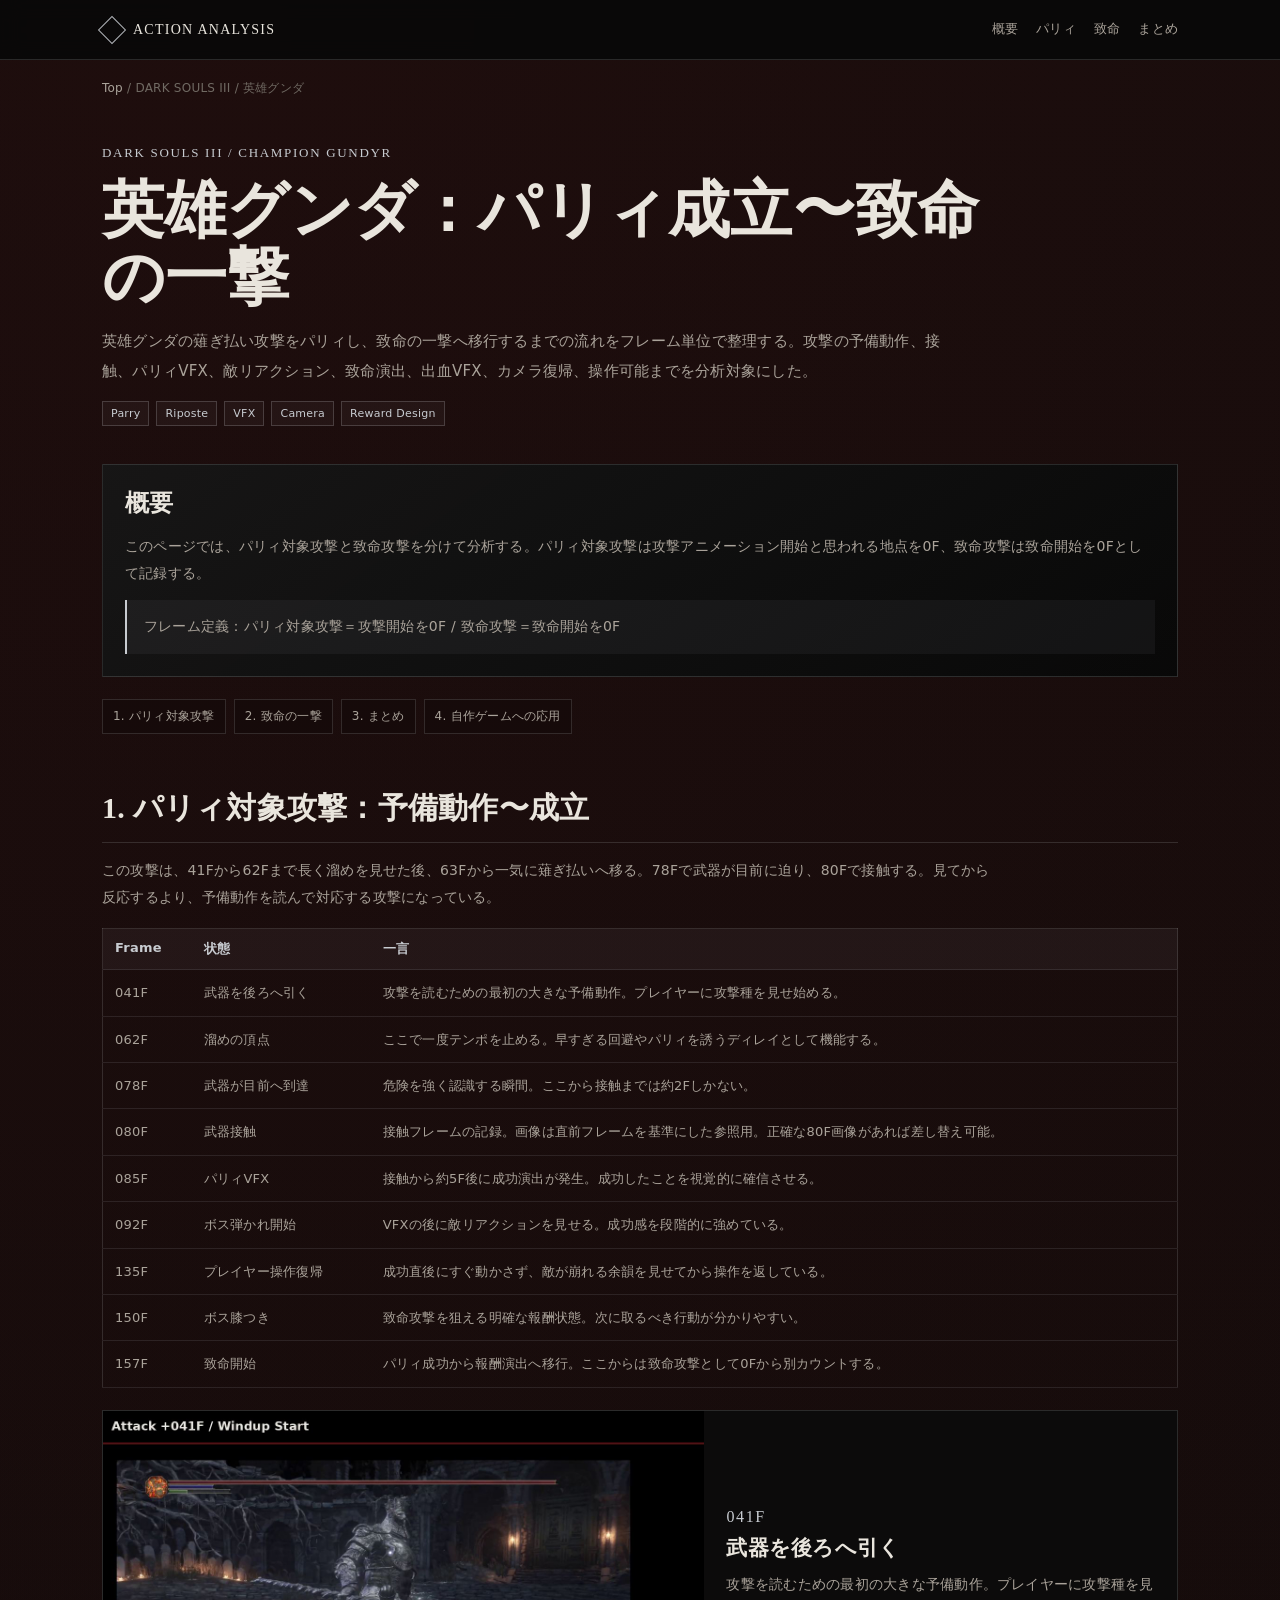
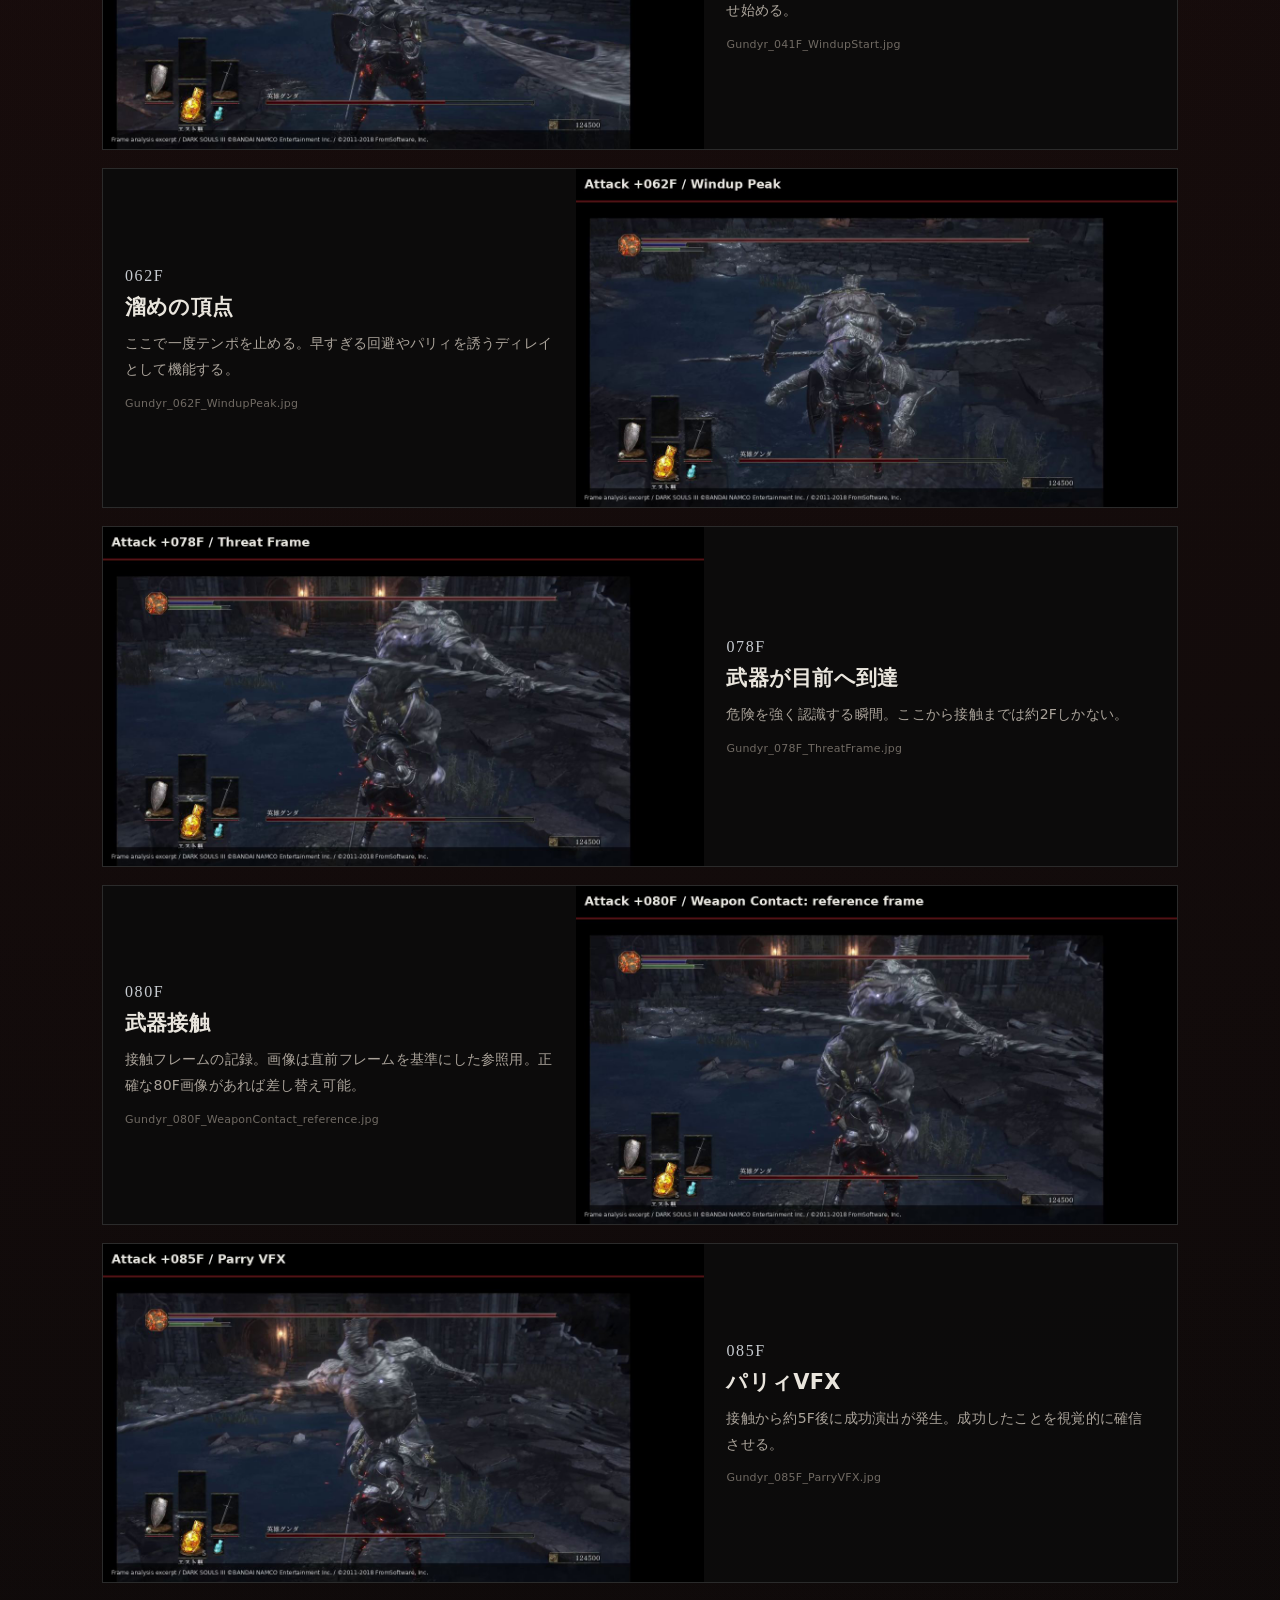
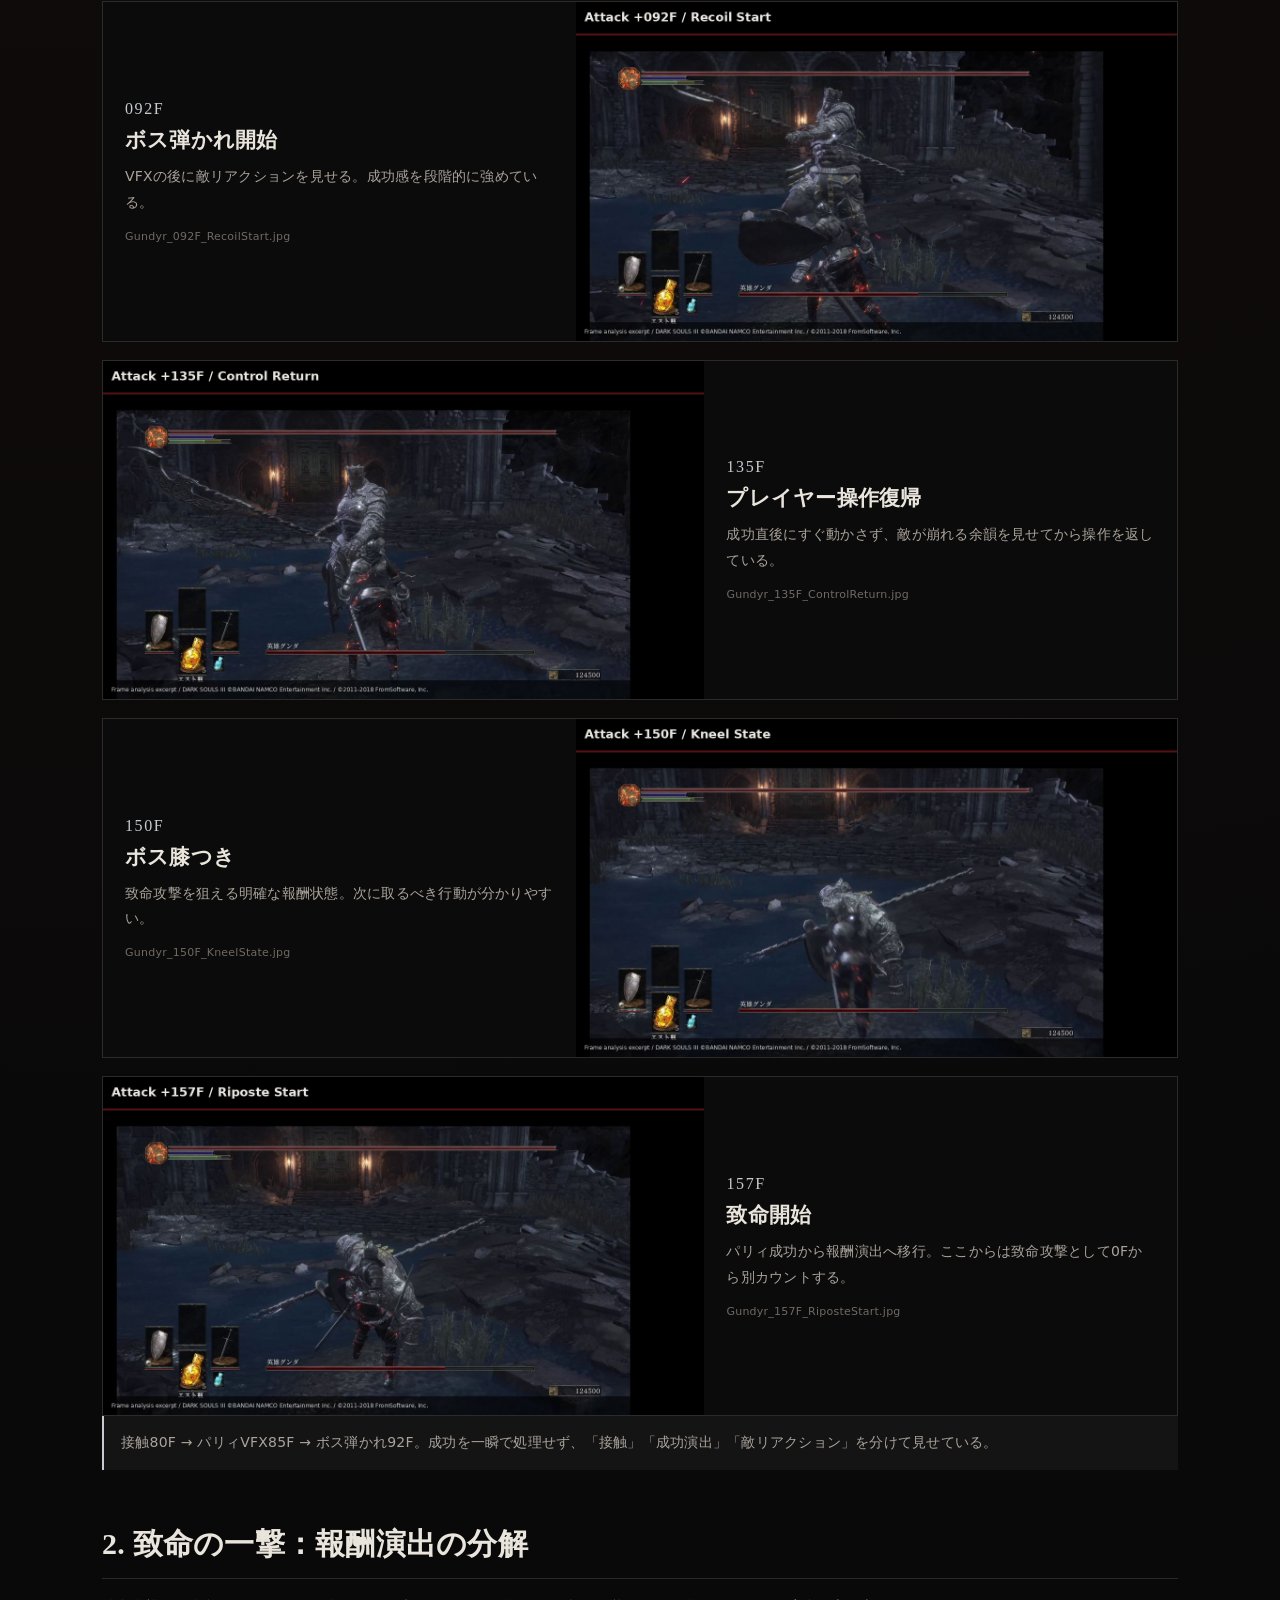
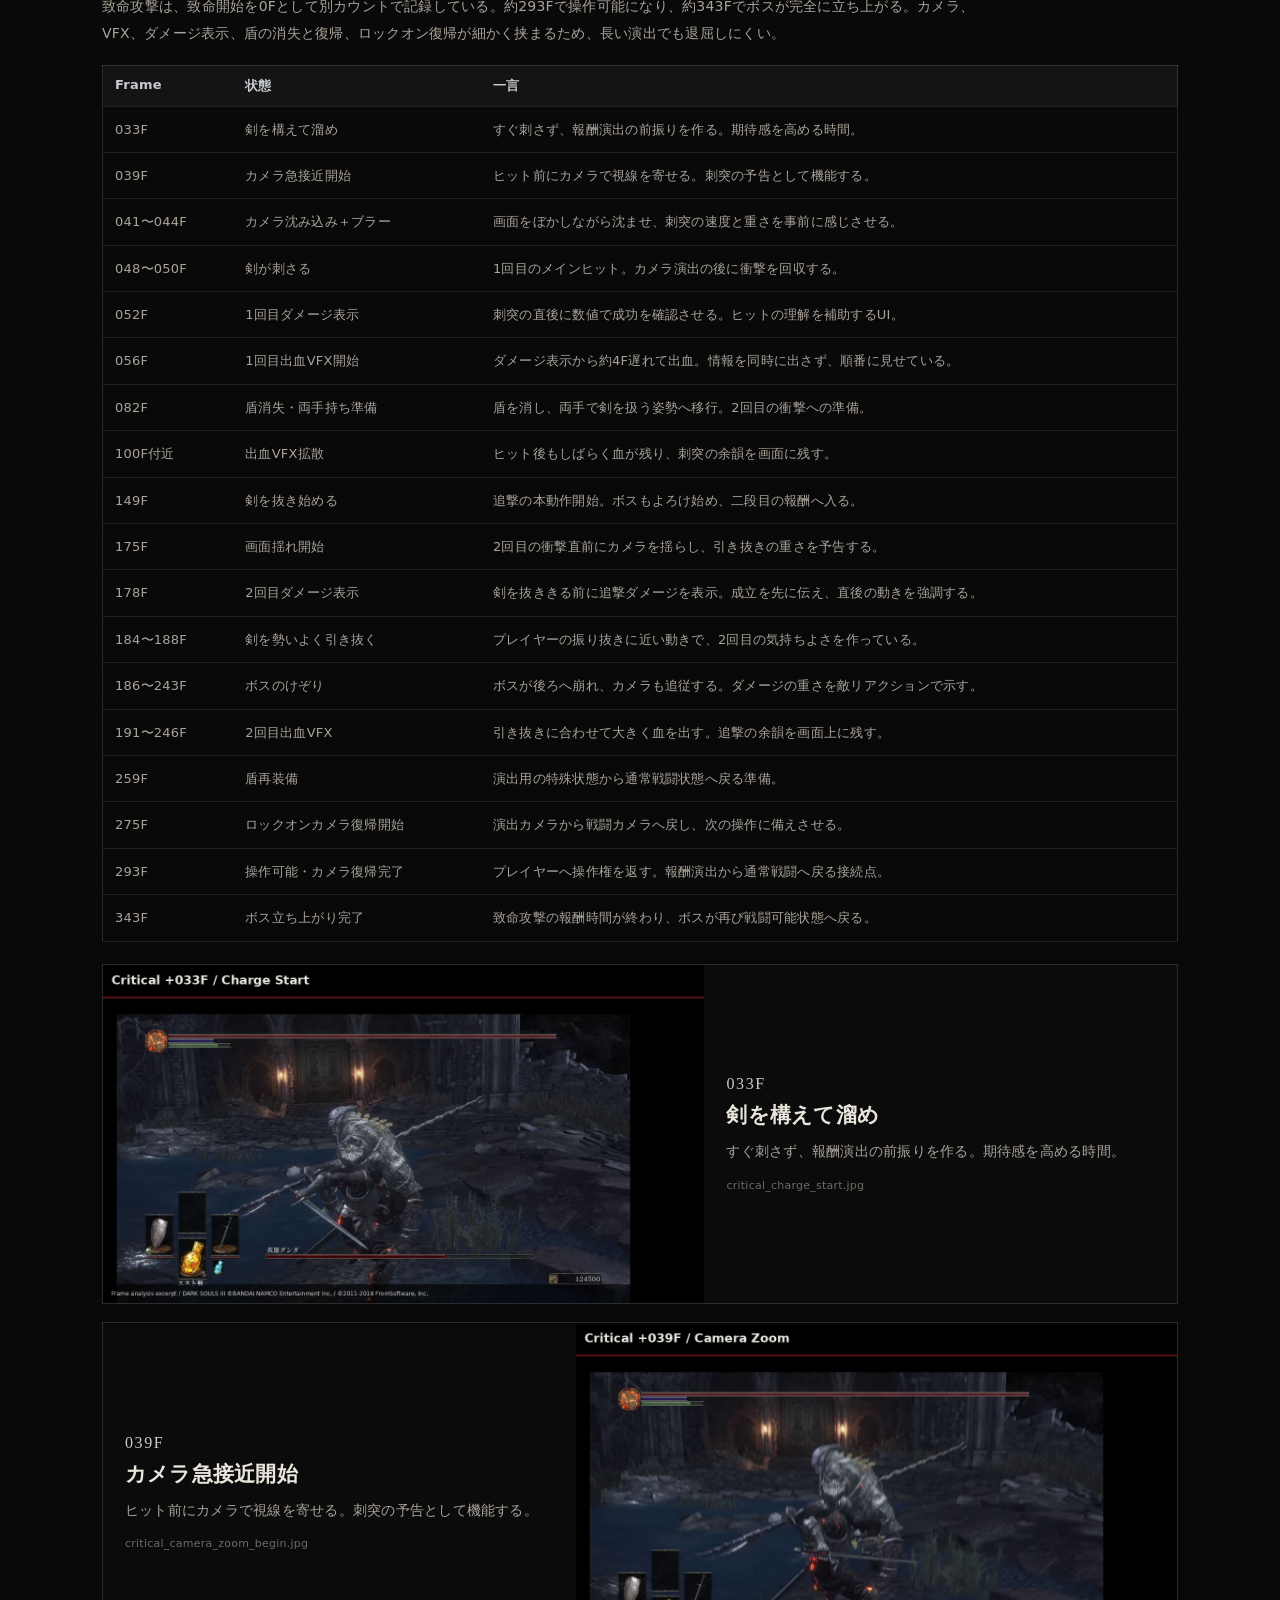
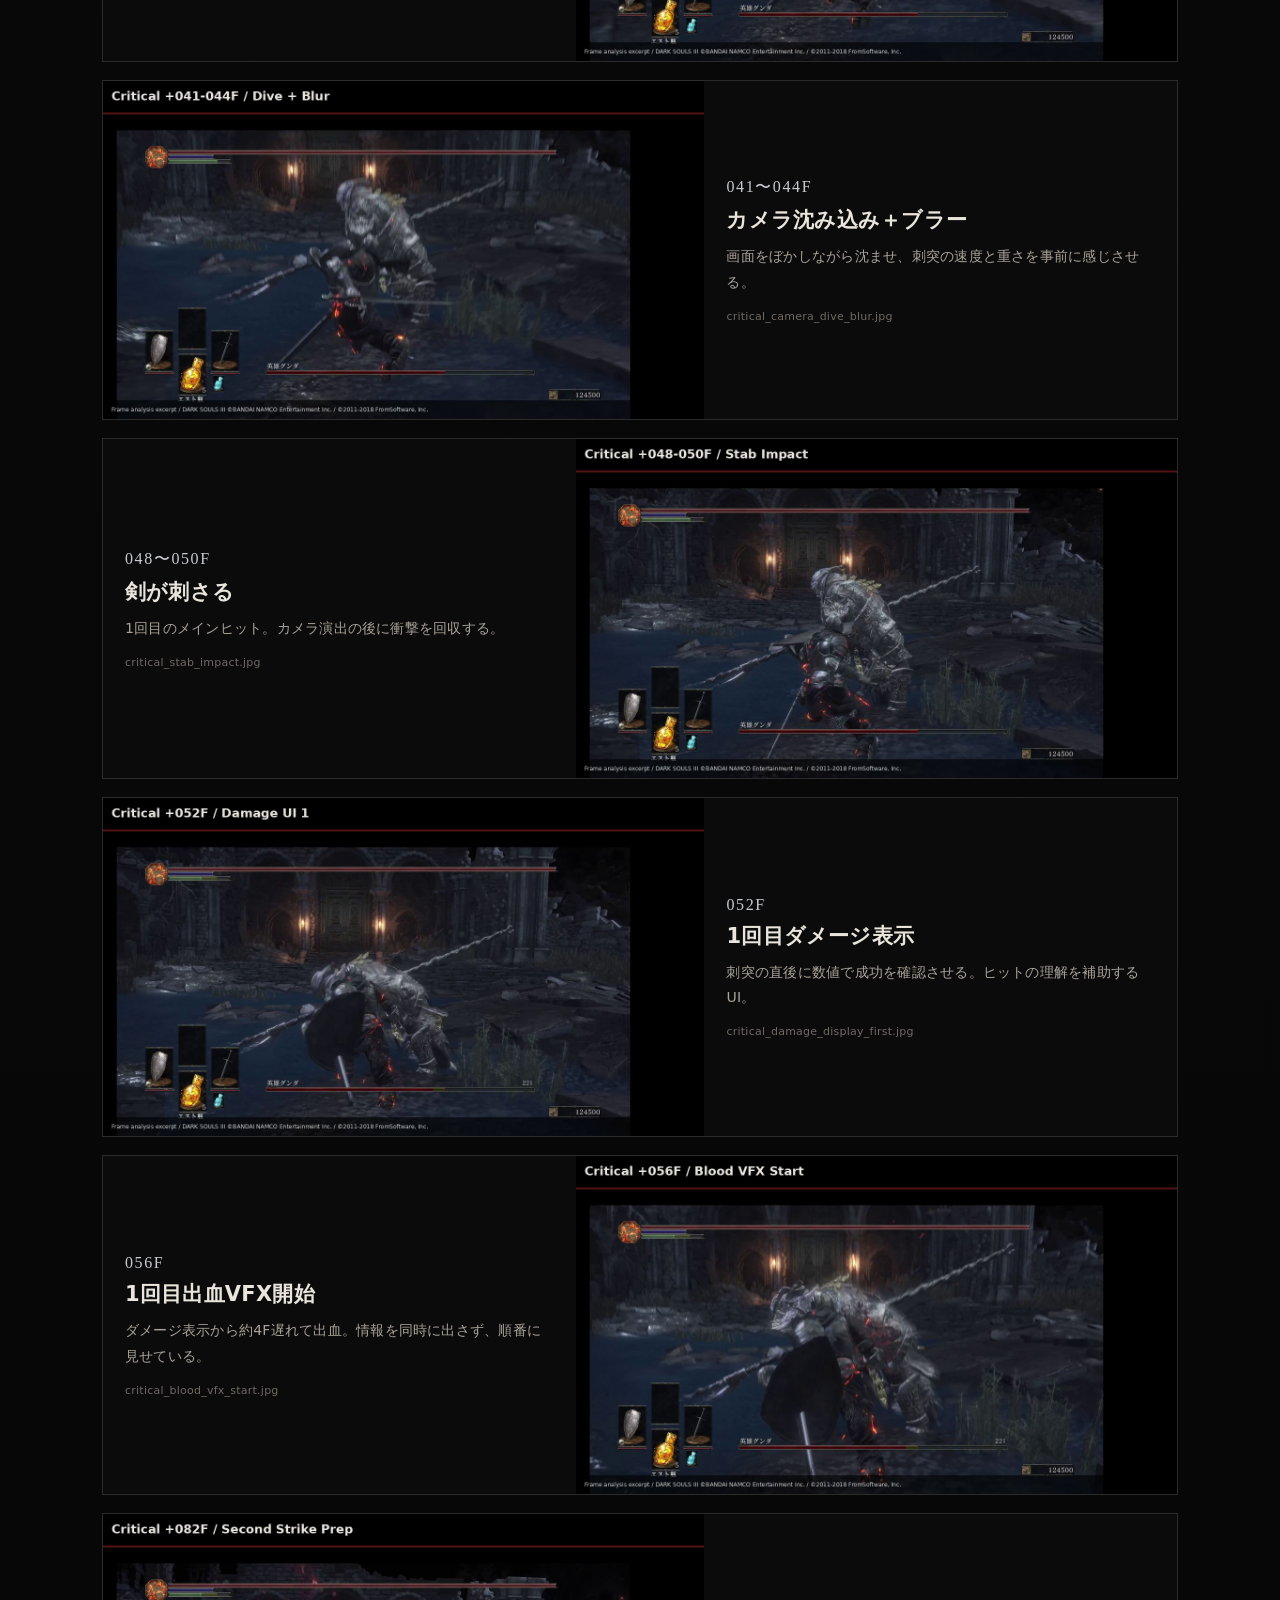
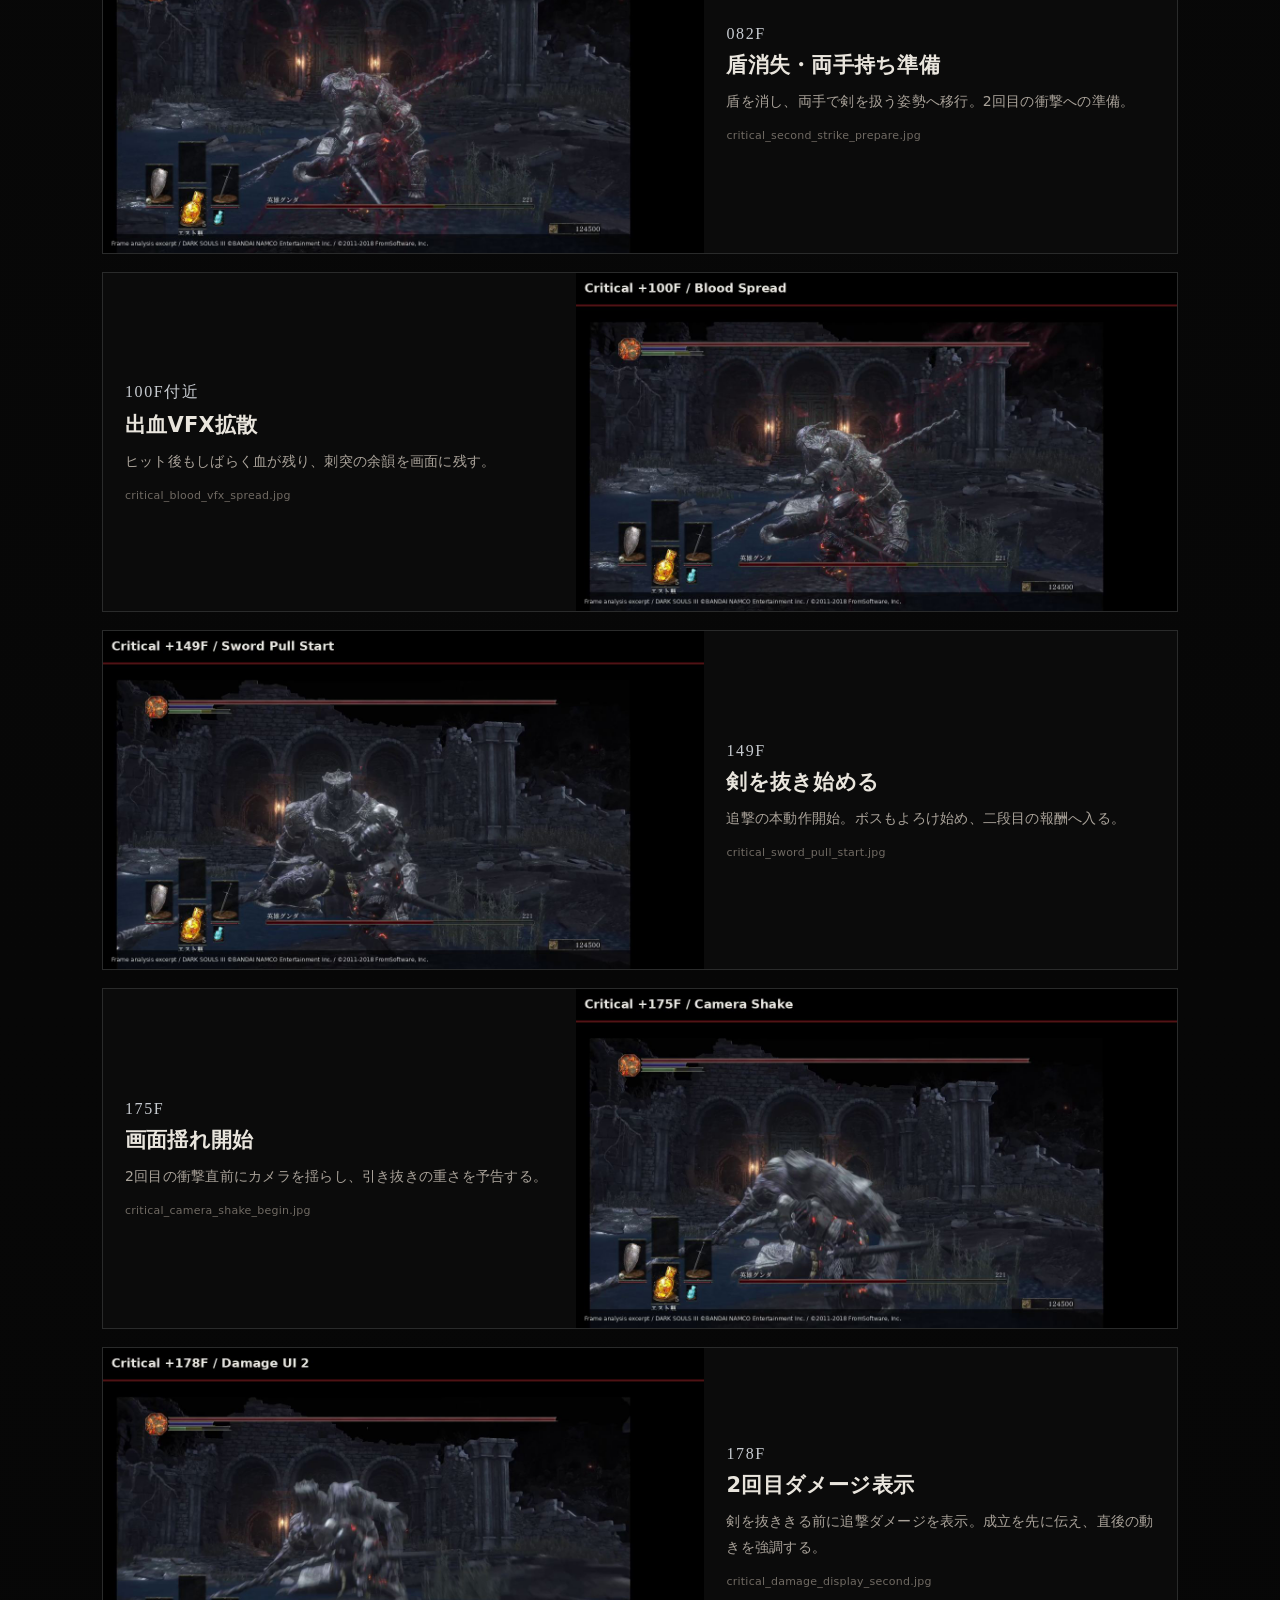
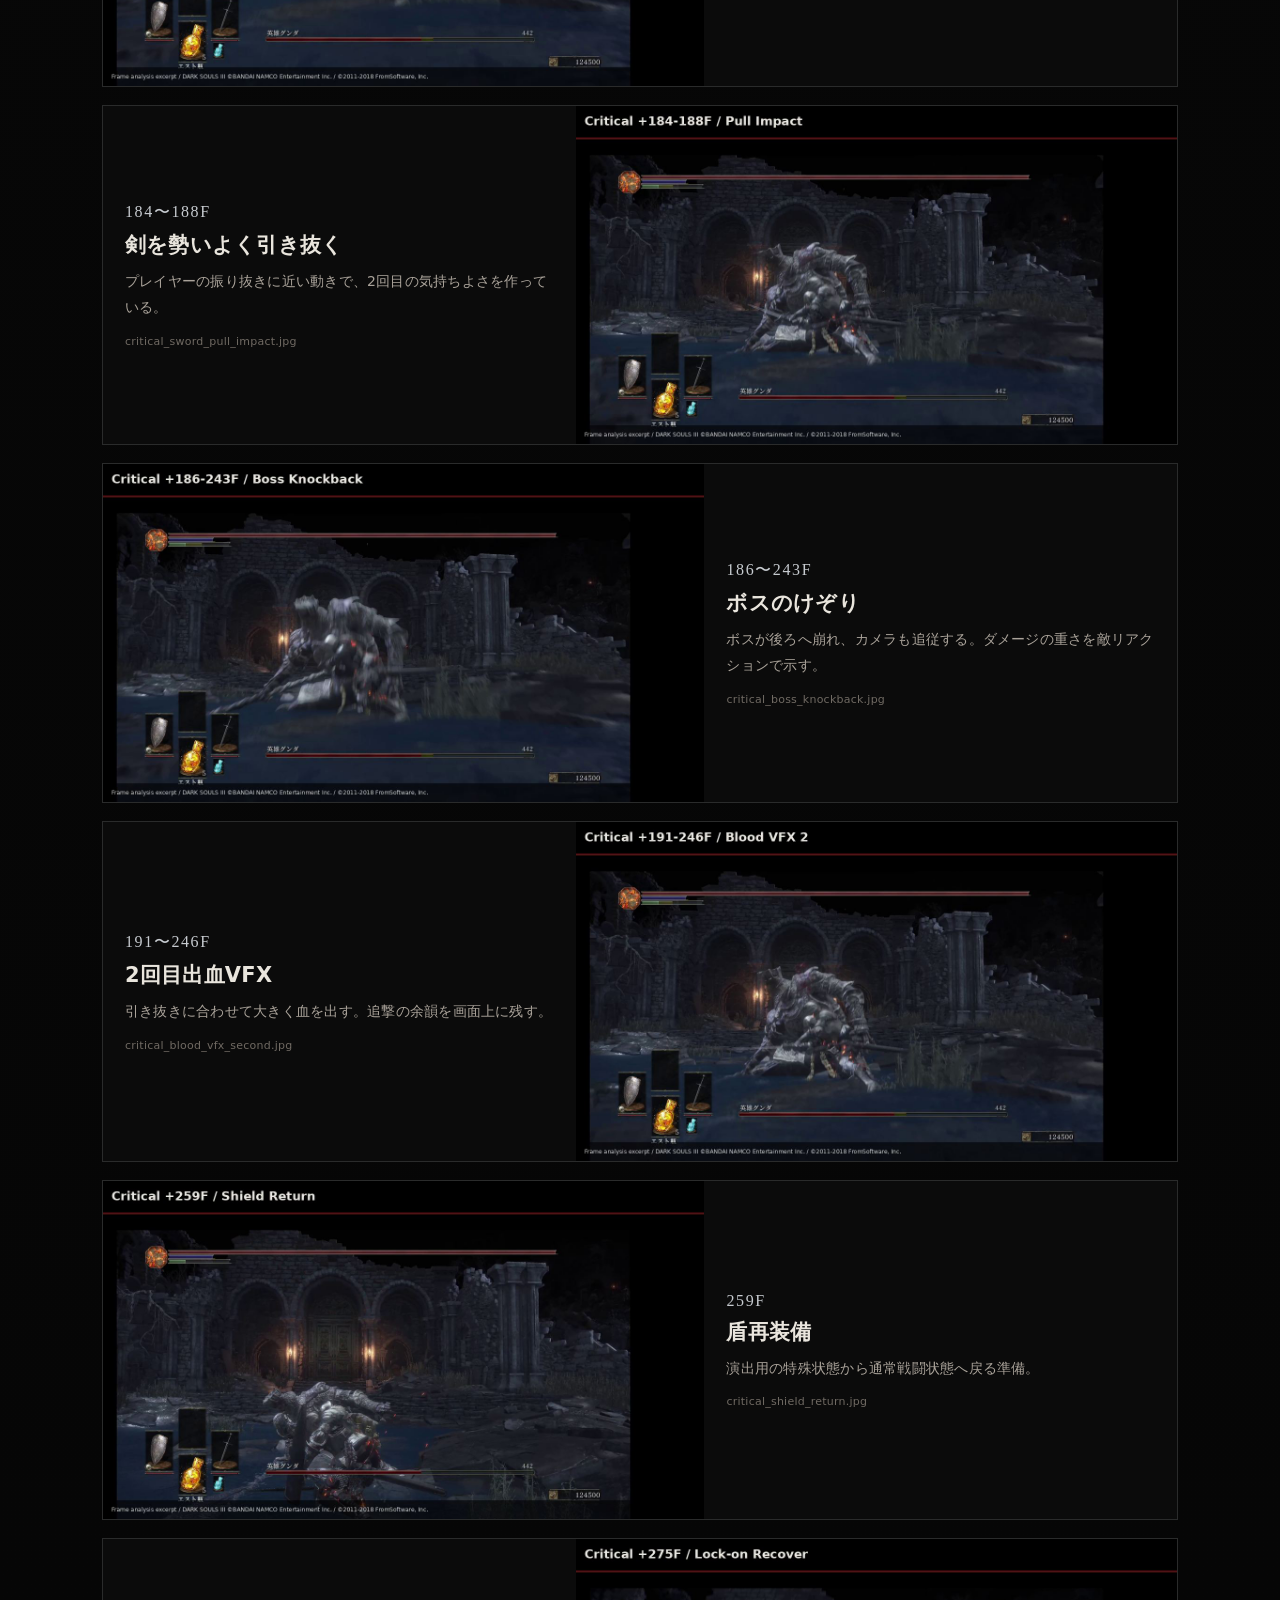
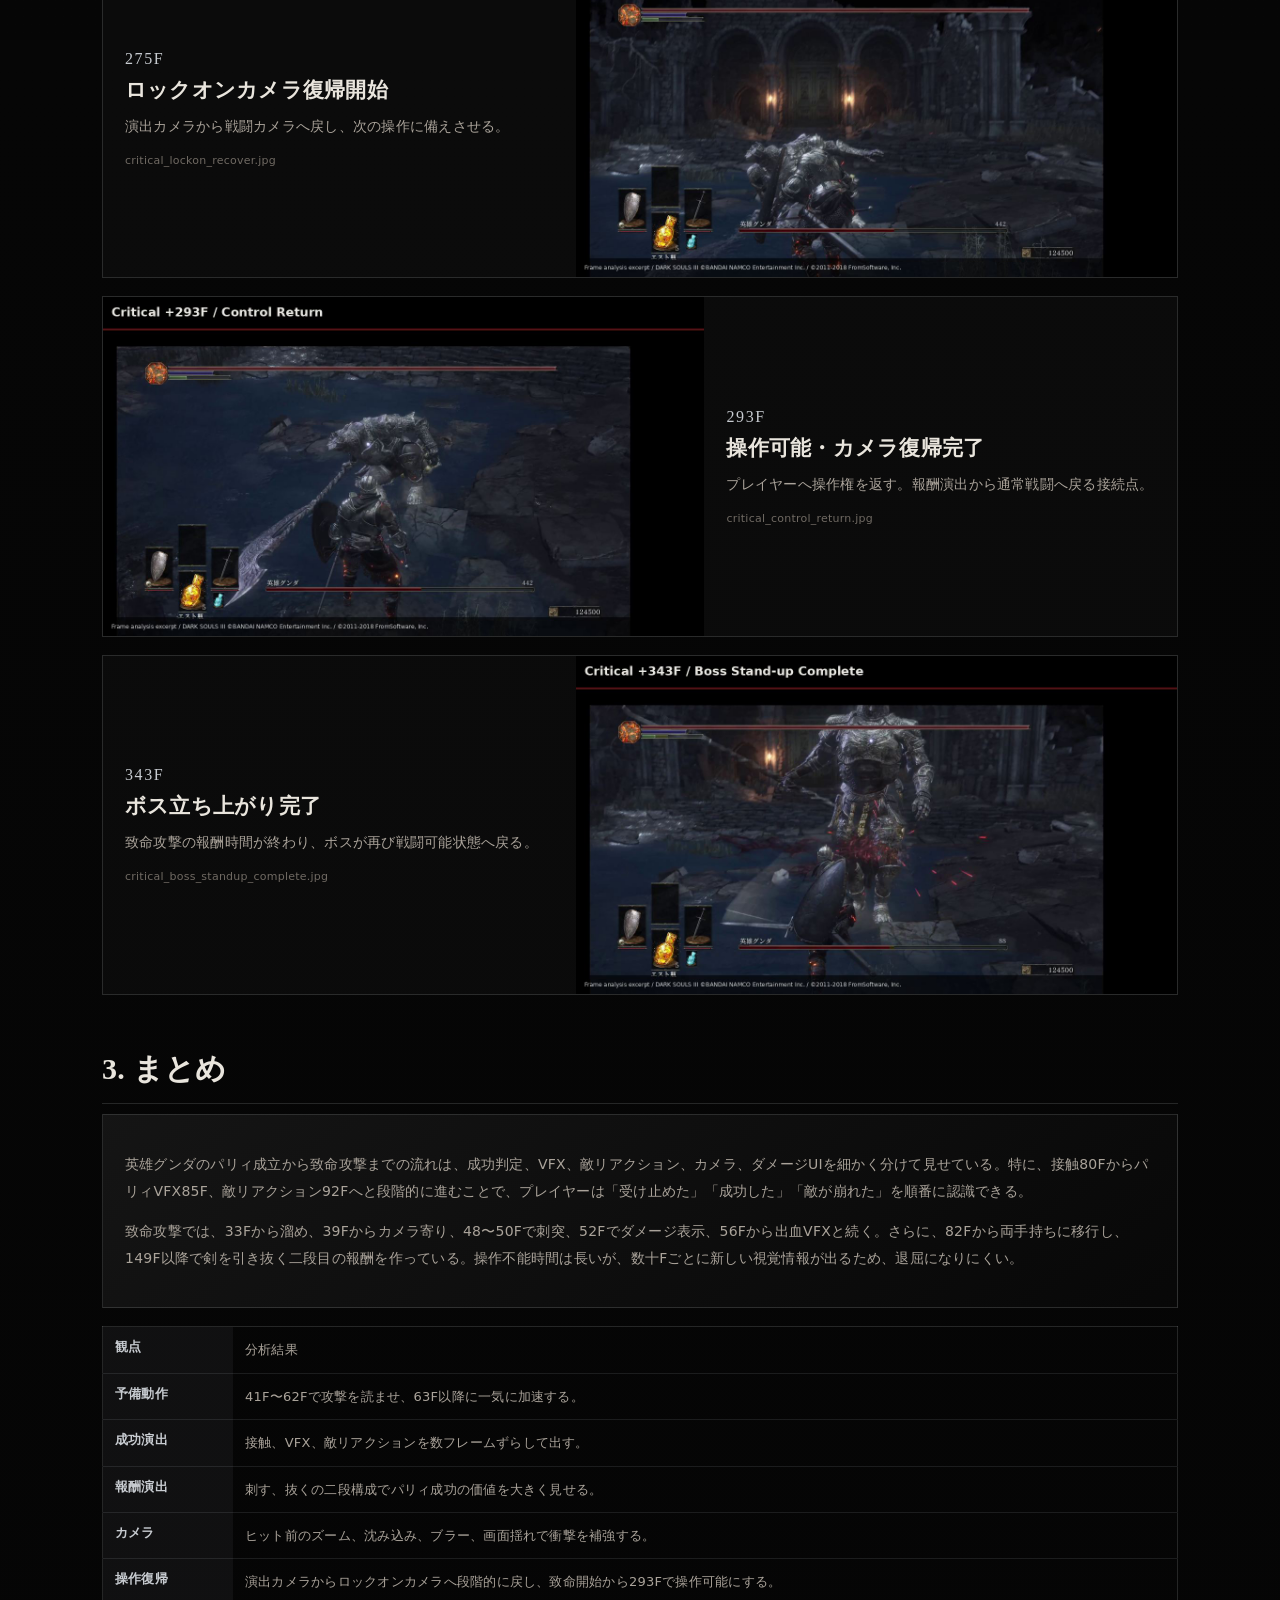
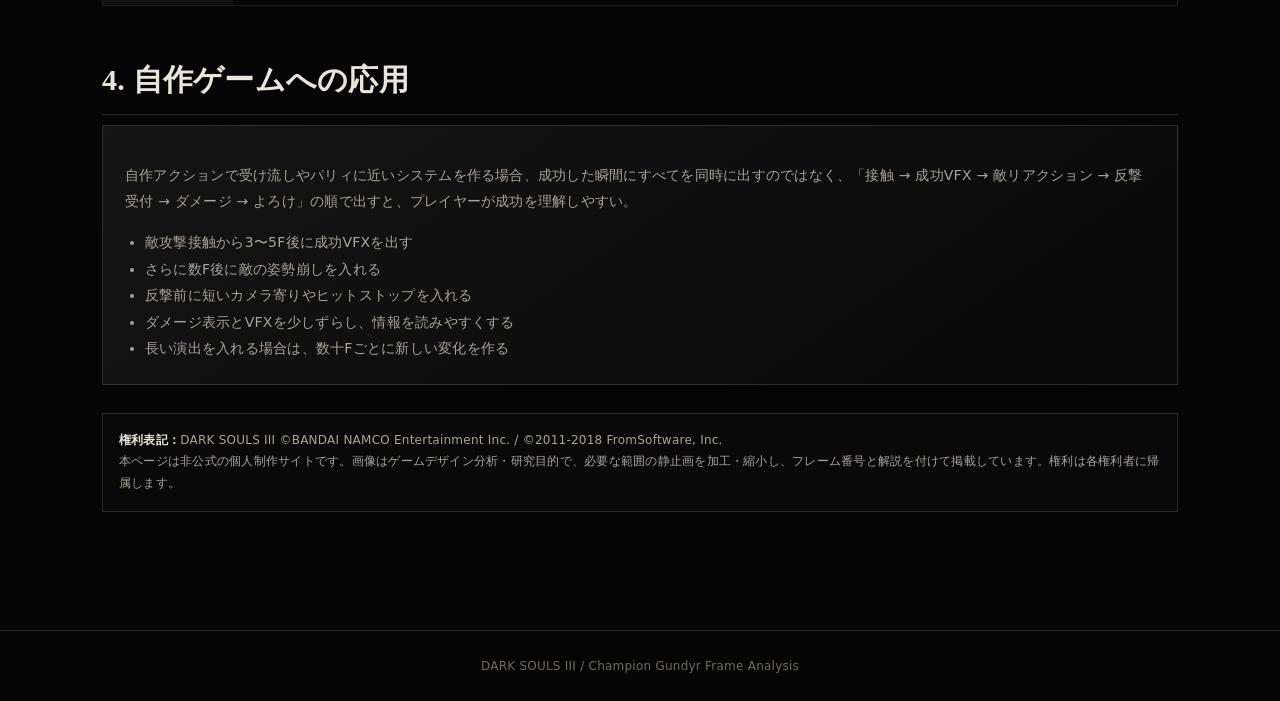
==== commit cb8eb214: "権利表記追加" ====
--- a/pages/ds3/gundyr-parry.html
+++ b/pages/ds3/gundyr-parry.html
@@ -48,4 +48,4 @@
 <article class="frame-card"><div class="frame-image"><img src="../../assets/images/ds3_gundyr_parry/critical_shield_return.jpg" alt="259F 盾再装備"></div><div class="frame-text"><div class="frame-no">259F</div><h3>盾再装備</h3><p>演出用の特殊状態から通常戦闘状態へ戻る準備。</p><div class="frame-meta">critical_shield_return.jpg</div></div></article>
 <article class="frame-card"><div class="frame-image"><img src="../../assets/images/ds3_gundyr_parry/critical_lockon_recover.jpg" alt="275F ロックオンカメラ復帰開始"></div><div class="frame-text"><div class="frame-no">275F</div><h3>ロックオンカメラ復帰開始</h3><p>演出カメラから戦闘カメラへ戻し、次の操作に備えさせる。</p><div class="frame-meta">critical_lockon_recover.jpg</div></div></article>
 <article class="frame-card"><div class="frame-image"><img src="../../assets/images/ds3_gundyr_parry/critical_control_return.jpg" alt="293F 操作可能・カメラ復帰完了"></div><div class="frame-text"><div class="frame-no">293F</div><h3>操作可能・カメラ復帰完了</h3><p>プレイヤーへ操作権を返す。報酬演出から通常戦闘へ戻る接続点。</p><div class="frame-meta">critical_control_return.jpg</div></div></article>
-<article class="frame-card"><div class="frame-image"><img src="../../assets/images/ds3_gundyr_parry/critical_boss_standup_complete.jpg" alt="343F ボス立ち上がり完了"></div><div class="frame-text"><div class="frame-no">343F</div><h3>ボス立ち上がり完了</h3><p>致命攻撃の報酬時間が終わり、ボスが再び戦闘可能状態へ戻る。</p><div class="frame-meta">critical_boss_standup_complete.jpg</div></div></article></div></section><section class="analysis-section" id="summary"><h2>3. まとめ</h2><div class="summary-panel"><p>英雄グンダのパリィ成立から致命攻撃までの流れは、成功判定、VFX、敵リアクション、カメラ、ダメージUIを細かく分けて見せている。特に、接触80FからパリィVFX85F、敵リアクション92Fへと段階的に進むことで、プレイヤーは「受け止めた」「成功した」「敵が崩れた」を順番に認識できる。</p><p>致命攻撃では、33Fから溜め、39Fからカメラ寄り、48〜50Fで刺突、52Fでダメージ表示、56Fから出血VFXと続く。さらに、82Fから両手持ちに移行し、149F以降で剣を引き抜く二段目の報酬を作っている。操作不能時間は長いが、数十Fごとに新しい視覚情報が出るため、退屈になりにくい。</p></div><table class="compare-table"><tr><th>観点</th><td>分析結果</td></tr><tr><th>予備動作</th><td>41F〜62Fで攻撃を読ませ、63F以降に一気に加速する。</td></tr><tr><th>成功演出</th><td>接触、VFX、敵リアクションを数フレームずらして出す。</td></tr><tr><th>報酬演出</th><td>刺す、抜くの二段構成でパリィ成功の価値を大きく見せる。</td></tr><tr><th>カメラ</th><td>ヒット前のズーム、沈み込み、ブラー、画面揺れで衝撃を補強する。</td></tr><tr><th>操作復帰</th><td>演出カメラからロックオンカメラへ段階的に戻し、致命開始から293Fで操作可能にする。</td></tr></table></section><section class="analysis-section" id="apply"><h2>4. 自作ゲームへの応用</h2><div class="summary-panel"><p>自作アクションで受け流しやパリィに近いシステムを作る場合、成功した瞬間にすべてを同時に出すのではなく、「接触 → 成功VFX → 敵リアクション → 反撃受付 → ダメージ → よろけ」の順で出すと、プレイヤーが成功を理解しやすい。</p><ul><li>敵攻撃接触から3〜5F後に成功VFXを出す</li><li>さらに数F後に敵の姿勢崩しを入れる</li><li>反撃前に短いカメラ寄りやヒットストップを入れる</li><li>ダメージ表示とVFXを少しずらし、情報を読みやすくする</li><li>長い演出を入れる場合は、数十Fごとに新しい変化を作る</li></ul></div></section><div class="rights"><strong>権利表記：</strong>DARK SOULS III ©BANDAI NAMCO Entertainment Inc. / ©2011-2018 FromSoftware, Inc.<br>画像はゲームデザイン分析・研究目的で、必要な範囲の静止画を加工・縮小し、フレーム番号と解説を付けて掲載しています。権利は各権利者に帰属します。</div></main><footer class="footer">DARK SOULS III / Champion Gundyr Frame Analysis</footer><script src="../../assets/js/main.js"></script></body></html>+<article class="frame-card"><div class="frame-image"><img src="../../assets/images/ds3_gundyr_parry/critical_boss_standup_complete.jpg" alt="343F ボス立ち上がり完了"></div><div class="frame-text"><div class="frame-no">343F</div><h3>ボス立ち上がり完了</h3><p>致命攻撃の報酬時間が終わり、ボスが再び戦闘可能状態へ戻る。</p><div class="frame-meta">critical_boss_standup_complete.jpg</div></div></article></div></section><section class="analysis-section" id="summary"><h2>3. まとめ</h2><div class="summary-panel"><p>英雄グンダのパリィ成立から致命攻撃までの流れは、成功判定、VFX、敵リアクション、カメラ、ダメージUIを細かく分けて見せている。特に、接触80FからパリィVFX85F、敵リアクション92Fへと段階的に進むことで、プレイヤーは「受け止めた」「成功した」「敵が崩れた」を順番に認識できる。</p><p>致命攻撃では、33Fから溜め、39Fからカメラ寄り、48〜50Fで刺突、52Fでダメージ表示、56Fから出血VFXと続く。さらに、82Fから両手持ちに移行し、149F以降で剣を引き抜く二段目の報酬を作っている。操作不能時間は長いが、数十Fごとに新しい視覚情報が出るため、退屈になりにくい。</p></div><table class="compare-table"><tr><th>観点</th><td>分析結果</td></tr><tr><th>予備動作</th><td>41F〜62Fで攻撃を読ませ、63F以降に一気に加速する。</td></tr><tr><th>成功演出</th><td>接触、VFX、敵リアクションを数フレームずらして出す。</td></tr><tr><th>報酬演出</th><td>刺す、抜くの二段構成でパリィ成功の価値を大きく見せる。</td></tr><tr><th>カメラ</th><td>ヒット前のズーム、沈み込み、ブラー、画面揺れで衝撃を補強する。</td></tr><tr><th>操作復帰</th><td>演出カメラからロックオンカメラへ段階的に戻し、致命開始から293Fで操作可能にする。</td></tr></table></section><section class="analysis-section" id="apply"><h2>4. 自作ゲームへの応用</h2><div class="summary-panel"><p>自作アクションで受け流しやパリィに近いシステムを作る場合、成功した瞬間にすべてを同時に出すのではなく、「接触 → 成功VFX → 敵リアクション → 反撃受付 → ダメージ → よろけ」の順で出すと、プレイヤーが成功を理解しやすい。</p><ul><li>敵攻撃接触から3〜5F後に成功VFXを出す</li><li>さらに数F後に敵の姿勢崩しを入れる</li><li>反撃前に短いカメラ寄りやヒットストップを入れる</li><li>ダメージ表示とVFXを少しずらし、情報を読みやすくする</li><li>長い演出を入れる場合は、数十Fごとに新しい変化を作る</li></ul></div></section><div class="rights"><strong>権利表記：</strong>DARK SOULS III ©BANDAI NAMCO Entertainment Inc. / ©2011-2018 FromSoftware, Inc.<br>本ページは非公式の個人制作サイトです。画像はゲームデザイン分析・研究目的で、必要な範囲の静止画を加工・縮小し、フレーム番号と解説を付けて掲載しています。権利は各権利者に帰属します。</div></main><footer class="footer">DARK SOULS III / Champion Gundyr Frame Analysis</footer><script src="../../assets/js/main.js"></script></body></html>
--- a/assets/css/style.css
+++ b/assets/css/style.css
@@ -1,2 +1,2 @@
 
-:root{--bg:#080808;--panel:#141414;--panel2:#1b1b1b;--line:rgba(180,186,190,.18);--line2:rgba(180,186,190,.34);--text:#e9e5dd;--sub:#aaa39a;--dim:#706a63;--accent:#93302b;--accent2:#c7cbd0;--max:1120px}*{box-sizing:border-box}html{scroll-behavior:smooth}body{margin:0;background:radial-gradient(circle at 18% 0%,rgba(100,22,20,.22),transparent 34%),linear-gradient(180deg,#0b0b0b 0%,#050505 100%);color:var(--text);font-family:"Yu Gothic","Yu Gothic UI","Hiragino Kaku Gothic ProN","Meiryo",system-ui,sans-serif;letter-spacing:.015em}body:before{content:"";position:fixed;inset:0;pointer-events:none;opacity:.34;background:linear-gradient(rgba(255,255,255,.018) 1px,transparent 1px),linear-gradient(90deg,rgba(255,255,255,.012) 1px,transparent 1px);background-size:46px 46px;mask-image:linear-gradient(to bottom,#000,transparent 78%)}a{color:inherit;text-decoration:none}img{display:block;width:100%;height:auto}.site-header{position:sticky;top:0;z-index:50;background:rgba(8,8,8,.9);backdrop-filter:blur(10px);border-bottom:1px solid var(--line)}.header-inner{max-width:var(--max);margin:0 auto;padding:14px 22px;display:flex;justify-content:space-between;align-items:center;gap:18px}.logo{display:flex;align-items:center;gap:11px;font-family:Georgia,"Times New Roman",serif;font-size:14px;letter-spacing:.09em;text-transform:uppercase}.logo-mark{width:20px;height:20px;border:1px solid var(--accent2);transform:rotate(45deg);opacity:.88}.header-nav{display:flex;gap:18px;color:var(--sub);font-size:13px}.header-nav a{padding:6px 0;border-bottom:1px solid transparent}.header-nav a:hover{color:var(--text);border-color:var(--accent2)}.hero,.main,.quick-notes,.page-hero,.breadcrumb{max-width:var(--max);margin:0 auto}.hero{padding:72px 22px 54px}.kicker{font-size:13px;color:var(--accent2);letter-spacing:.13em;text-transform:uppercase;font-family:Georgia,"Times New Roman",serif;margin-bottom:16px}.hero h1,.page-hero h1{margin:0;font-family:Georgia,"Times New Roman",serif;line-height:1.08}.hero h1{max-width:820px;font-size:clamp(36px,6vw,68px)}.hero p,.page-hero p{max-width:860px;color:var(--sub);line-height:2;font-size:15px}.quick-notes{padding:0 22px 44px;display:grid;grid-template-columns:1.25fr .75fr;gap:18px}.note-panel,.summary-panel{border:1px solid var(--line);background:linear-gradient(145deg,rgba(22,22,22,.94),rgba(8,8,8,.96));padding:22px}.note-panel h2,.note-panel h3,.summary-panel h2,.analysis-section>h2,.section-title h2{margin:0 0 10px;font-family:Georgia,"Times New Roman",serif}.note-panel p,.note-panel li,.summary-panel p,.summary-panel li{color:var(--sub);line-height:1.9;font-size:14px}.note-panel ul,.summary-panel ul{margin:10px 0 0;padding-left:20px}.main{padding:10px 22px 90px}.section-title{margin:46px 0 18px;padding-bottom:13px;border-bottom:1px solid var(--line);display:flex;justify-content:space-between;align-items:end;gap:18px}.section-title h2{font-size:30px}.section-title p{margin:0;color:var(--dim);font-size:13px}.analysis-list{display:grid;gap:14px}.analysis-item{border:1px solid var(--line);background:rgba(16,16,16,.86);display:grid;grid-template-columns:150px 1fr auto;gap:18px;align-items:center;padding:18px}.analysis-item:hover{border-color:var(--line2);background:rgba(21,21,21,.95)}.game-label{color:var(--accent2);font-family:Georgia,"Times New Roman",serif;font-size:13px;letter-spacing:.11em}.analysis-item h3{margin:0 0 8px;font-size:20px}.analysis-item p{margin:0;color:var(--sub);line-height:1.8;font-size:14px}.tags{display:flex;flex-wrap:wrap;gap:7px;margin-top:12px}.tag{color:var(--accent2);border:1px solid rgba(199,203,208,.22);background:rgba(199,203,208,.045);padding:5px 8px;font-size:11px}.btn{display:inline-flex;white-space:nowrap;padding:10px 13px;border:1px solid var(--line2);font-size:13px;background:rgba(255,255,255,.03)}.btn:hover{background:rgba(255,255,255,.07)}.game-grid,.category-grid{display:grid;grid-template-columns:repeat(3,1fr);gap:14px}.small-card{border:1px solid var(--line);background:rgba(14,14,14,.88);padding:18px}.small-card h3{margin:0 0 10px;font-family:Georgia,"Times New Roman",serif;font-size:19px}.small-card p{margin:0;color:var(--sub);line-height:1.75;font-size:13px}.breadcrumb{padding:20px 22px 0;color:var(--dim);font-size:12px}.breadcrumb a{color:var(--sub)}.page-hero{padding:48px 22px 28px}.page-hero h1{max-width:930px;font-size:clamp(34px,5.5vw,62px)}.rule-box{border-left:2px solid var(--accent2);background:rgba(199,203,208,.055);padding:14px 17px;color:var(--sub);line-height:1.85;font-size:14px}.local-nav{display:flex;flex-wrap:wrap;gap:8px;margin:22px 0 34px}.local-nav a{border:1px solid var(--line);background:rgba(0,0,0,.2);color:var(--sub);padding:8px 10px;font-size:12px}.analysis-section{margin-top:54px}.analysis-section>h2{padding-bottom:13px;border-bottom:1px solid var(--line);font-size:30px}.section-lead{color:var(--sub);line-height:1.9;max-width:900px;font-size:14px;margin:14px 0 18px}.frame-table,.compare-table{width:100%;border-collapse:collapse;border:1px solid var(--line);margin:18px 0 22px;font-size:13px}.frame-table th,.frame-table td,.compare-table th,.compare-table td{border-bottom:1px solid rgba(180,186,190,.13);padding:11px 12px;text-align:left;vertical-align:top}.frame-table th,.compare-table th{color:var(--accent2);background:rgba(199,203,208,.055)}.frame-table td,.compare-table td{color:var(--sub);line-height:1.8}.frame-list{display:grid;gap:18px}.frame-card{display:grid;grid-template-columns:1.12fr .88fr;border:1px solid var(--line);background:rgba(12,12,12,.9)}.frame-card:nth-child(even){grid-template-columns:.88fr 1.12fr}.frame-card:nth-child(even) .frame-image{order:2}.frame-card:nth-child(even) .frame-text{order:1}.frame-image{background:#020202}.frame-image img{aspect-ratio:16/9;object-fit:cover;height:100%}.frame-text{padding:22px;display:flex;flex-direction:column;justify-content:center}.frame-no{color:var(--accent2);font-family:Georgia,"Times New Roman",serif;letter-spacing:.1em;margin-bottom:8px}.frame-text h3{margin:0 0 10px;font-size:21px}.frame-text p{color:var(--sub);line-height:1.85;margin:0;font-size:14px}.frame-meta{color:var(--dim);font-size:11px;margin-top:14px;word-break:break-all}.rights{border:1px solid var(--line);background:rgba(10,10,10,.8);padding:16px;margin:28px 0;color:var(--sub);font-size:12px;line-height:1.8}.rights strong{color:var(--text)}.footer{border-top:1px solid var(--line);color:var(--dim);text-align:center;font-size:12px;padding:28px 22px}@media(max-width:880px){.header-nav{display:none}.quick-notes,.analysis-item,.frame-card,.frame-card:nth-child(even){grid-template-columns:1fr}.frame-card:nth-child(even) .frame-image,.frame-card:nth-child(even) .frame-text{order:initial}.game-grid,.category-grid{grid-template-columns:1fr}}
+:root{--bg:#080808;--panel:#141414;--panel2:#1b1b1b;--line:rgba(180,186,190,.18);--line2:rgba(180,186,190,.34);--text:#e9e5dd;--sub:#aaa39a;--dim:#706a63;--accent:#93302b;--accent2:#c7cbd0;--max:1120px}*{box-sizing:border-box}html{scroll-behavior:smooth}body{margin:0;background:radial-gradient(circle at 18% 0%,rgba(100,22,20,.22),transparent 34%),linear-gradient(180deg,#0b0b0b 0%,#050505 100%);color:var(--text);font-family:"Yu Gothic","Yu Gothic UI","Hiragino Kaku Gothic ProN","Meiryo",system-ui,sans-serif;letter-spacing:.015em}body:before{content:"";position:fixed;inset:0;pointer-events:none;opacity:.34;background:linear-gradient(rgba(255,255,255,.018) 1px,transparent 1px),linear-gradient(90deg,rgba(255,255,255,.012) 1px,transparent 1px);background-size:46px 46px;mask-image:linear-gradient(to bottom,#000,transparent 78%)}a{color:inherit;text-decoration:none}img{display:block;width:100%;height:auto}.site-header{position:sticky;top:0;z-index:50;background:rgba(8,8,8,.9);backdrop-filter:blur(10px);border-bottom:1px solid var(--line)}.header-inner{max-width:var(--max);margin:0 auto;padding:14px 22px;display:flex;justify-content:space-between;align-items:center;gap:18px}.logo{display:flex;align-items:center;gap:11px;font-family:Georgia,"Times New Roman",serif;font-size:14px;letter-spacing:.09em;text-transform:uppercase}.logo-mark{width:20px;height:20px;border:1px solid var(--accent2);transform:rotate(45deg);opacity:.88}.header-nav{display:flex;gap:18px;color:var(--sub);font-size:13px}.header-nav a{padding:6px 0;border-bottom:1px solid transparent}.header-nav a:hover{color:var(--text);border-color:var(--accent2)}.hero,.main,.quick-notes,.page-hero,.breadcrumb{max-width:var(--max);margin:0 auto}.hero{padding:72px 22px 54px}.kicker{font-size:13px;color:var(--accent2);letter-spacing:.13em;text-transform:uppercase;font-family:Georgia,"Times New Roman",serif;margin-bottom:16px}.hero h1,.page-hero h1{margin:0;font-family:Georgia,"Times New Roman",serif;line-height:1.08}.hero h1{max-width:820px;font-size:clamp(36px,6vw,68px)}.hero p,.page-hero p{max-width:860px;color:var(--sub);line-height:2;font-size:15px}.hero-note{margin-top:22px;max-width:760px;border:1px solid rgba(180,186,190,.2);background:linear-gradient(145deg,rgba(22,22,22,.92),rgba(8,8,8,.94));padding:14px 16px;display:grid;gap:6px}.hero-note strong{font-size:12px;letter-spacing:.1em;text-transform:uppercase;color:var(--accent2);font-family:Georgia,"Times New Roman",serif}.hero-note span{color:var(--sub);font-size:13px;line-height:1.8}.quick-notes{padding:0 22px 44px;display:grid;grid-template-columns:1.25fr .75fr;gap:18px}.note-panel,.summary-panel{border:1px solid var(--line);background:linear-gradient(145deg,rgba(22,22,22,.94),rgba(8,8,8,.96));padding:22px}.note-panel h2,.note-panel h3,.summary-panel h2,.analysis-section>h2,.section-title h2{margin:0 0 10px;font-family:Georgia,"Times New Roman",serif}.note-panel p,.note-panel li,.summary-panel p,.summary-panel li{color:var(--sub);line-height:1.9;font-size:14px}.note-panel ul,.summary-panel ul{margin:10px 0 0;padding-left:20px}.main{padding:10px 22px 90px}.section-title{margin:46px 0 18px;padding-bottom:13px;border-bottom:1px solid var(--line);display:flex;justify-content:space-between;align-items:end;gap:18px}.section-title h2{font-size:30px}.section-title p{margin:0;color:var(--dim);font-size:13px}.analysis-list{display:grid;gap:14px}.analysis-item{border:1px solid var(--line);background:rgba(16,16,16,.86);display:grid;grid-template-columns:150px 1fr auto;gap:18px;align-items:center;padding:18px}.analysis-item:hover{border-color:var(--line2);background:rgba(21,21,21,.95)}.game-label{color:var(--accent2);font-family:Georgia,"Times New Roman",serif;font-size:13px;letter-spacing:.11em}.analysis-item h3{margin:0 0 8px;font-size:20px}.analysis-item p{margin:0;color:var(--sub);line-height:1.8;font-size:14px}.tags{display:flex;flex-wrap:wrap;gap:7px;margin-top:12px}.tag{color:var(--accent2);border:1px solid rgba(199,203,208,.22);background:rgba(199,203,208,.045);padding:5px 8px;font-size:11px}.btn{display:inline-flex;white-space:nowrap;padding:10px 13px;border:1px solid var(--line2);font-size:13px;background:rgba(255,255,255,.03)}.btn:hover{background:rgba(255,255,255,.07)}.game-grid,.category-grid{display:grid;grid-template-columns:repeat(3,1fr);gap:14px}.small-card{border:1px solid var(--line);background:rgba(14,14,14,.88);padding:18px}.small-card h3{margin:0 0 10px;font-family:Georgia,"Times New Roman",serif;font-size:19px}.small-card p{margin:0;color:var(--sub);line-height:1.75;font-size:13px}.breadcrumb{padding:20px 22px 0;color:var(--dim);font-size:12px}.breadcrumb a{color:var(--sub)}.page-hero{padding:48px 22px 28px}.page-hero h1{max-width:930px;font-size:clamp(34px,5.5vw,62px)}.rule-box{border-left:2px solid var(--accent2);background:rgba(199,203,208,.055);padding:14px 17px;color:var(--sub);line-height:1.85;font-size:14px}.local-nav{display:flex;flex-wrap:wrap;gap:8px;margin:22px 0 34px}.local-nav a{border:1px solid var(--line);background:rgba(0,0,0,.2);color:var(--sub);padding:8px 10px;font-size:12px}.analysis-section{margin-top:54px}.analysis-section>h2{padding-bottom:13px;border-bottom:1px solid var(--line);font-size:30px}.section-lead{color:var(--sub);line-height:1.9;max-width:900px;font-size:14px;margin:14px 0 18px}.frame-table,.compare-table{width:100%;border-collapse:collapse;border:1px solid var(--line);margin:18px 0 22px;font-size:13px}.frame-table th,.frame-table td,.compare-table th,.compare-table td{border-bottom:1px solid rgba(180,186,190,.13);padding:11px 12px;text-align:left;vertical-align:top}.frame-table th,.compare-table th{color:var(--accent2);background:rgba(199,203,208,.055)}.frame-table td,.compare-table td{color:var(--sub);line-height:1.8}.frame-list{display:grid;gap:18px}.frame-card{display:grid;grid-template-columns:1.12fr .88fr;border:1px solid var(--line);background:rgba(12,12,12,.9)}.frame-card:nth-child(even){grid-template-columns:.88fr 1.12fr}.frame-card:nth-child(even) .frame-image{order:2}.frame-card:nth-child(even) .frame-text{order:1}.frame-image{background:#020202}.frame-image img{aspect-ratio:16/9;object-fit:cover;height:100%}.frame-text{padding:22px;display:flex;flex-direction:column;justify-content:center}.frame-no{color:var(--accent2);font-family:Georgia,"Times New Roman",serif;letter-spacing:.1em;margin-bottom:8px}.frame-text h3{margin:0 0 10px;font-size:21px}.frame-text p{color:var(--sub);line-height:1.85;margin:0;font-size:14px}.frame-meta{color:var(--dim);font-size:11px;margin-top:14px;word-break:break-all}.rights{border:1px solid var(--line);background:rgba(10,10,10,.8);padding:16px;margin:28px 0;color:var(--sub);font-size:12px;line-height:1.8}.rights strong{color:var(--text)}.footer{border-top:1px solid var(--line);color:var(--dim);text-align:center;font-size:12px;padding:28px 22px}@media(max-width:880px){.header-nav{display:none}.quick-notes,.analysis-item,.frame-card,.frame-card:nth-child(even){grid-template-columns:1fr}.frame-card:nth-child(even) .frame-image,.frame-card:nth-child(even) .frame-text{order:initial}.game-grid,.category-grid{grid-template-columns:1fr}}
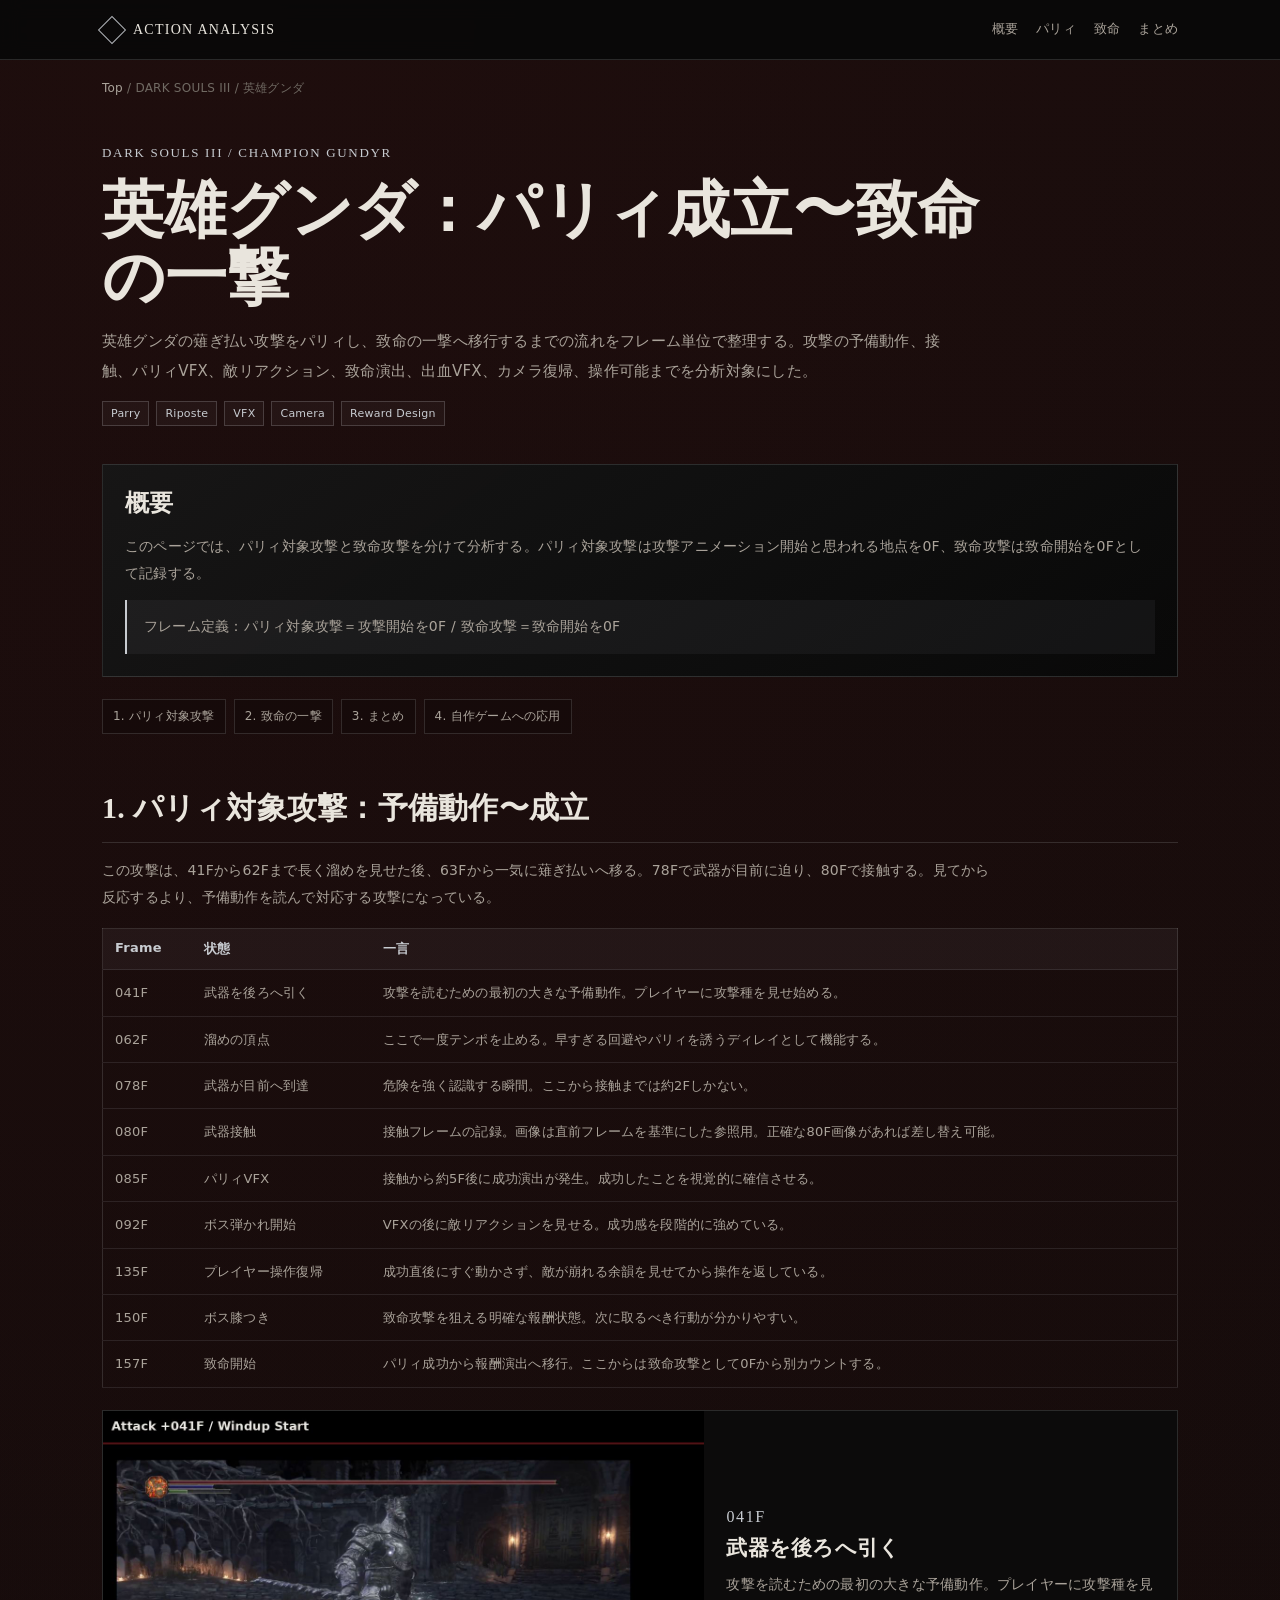
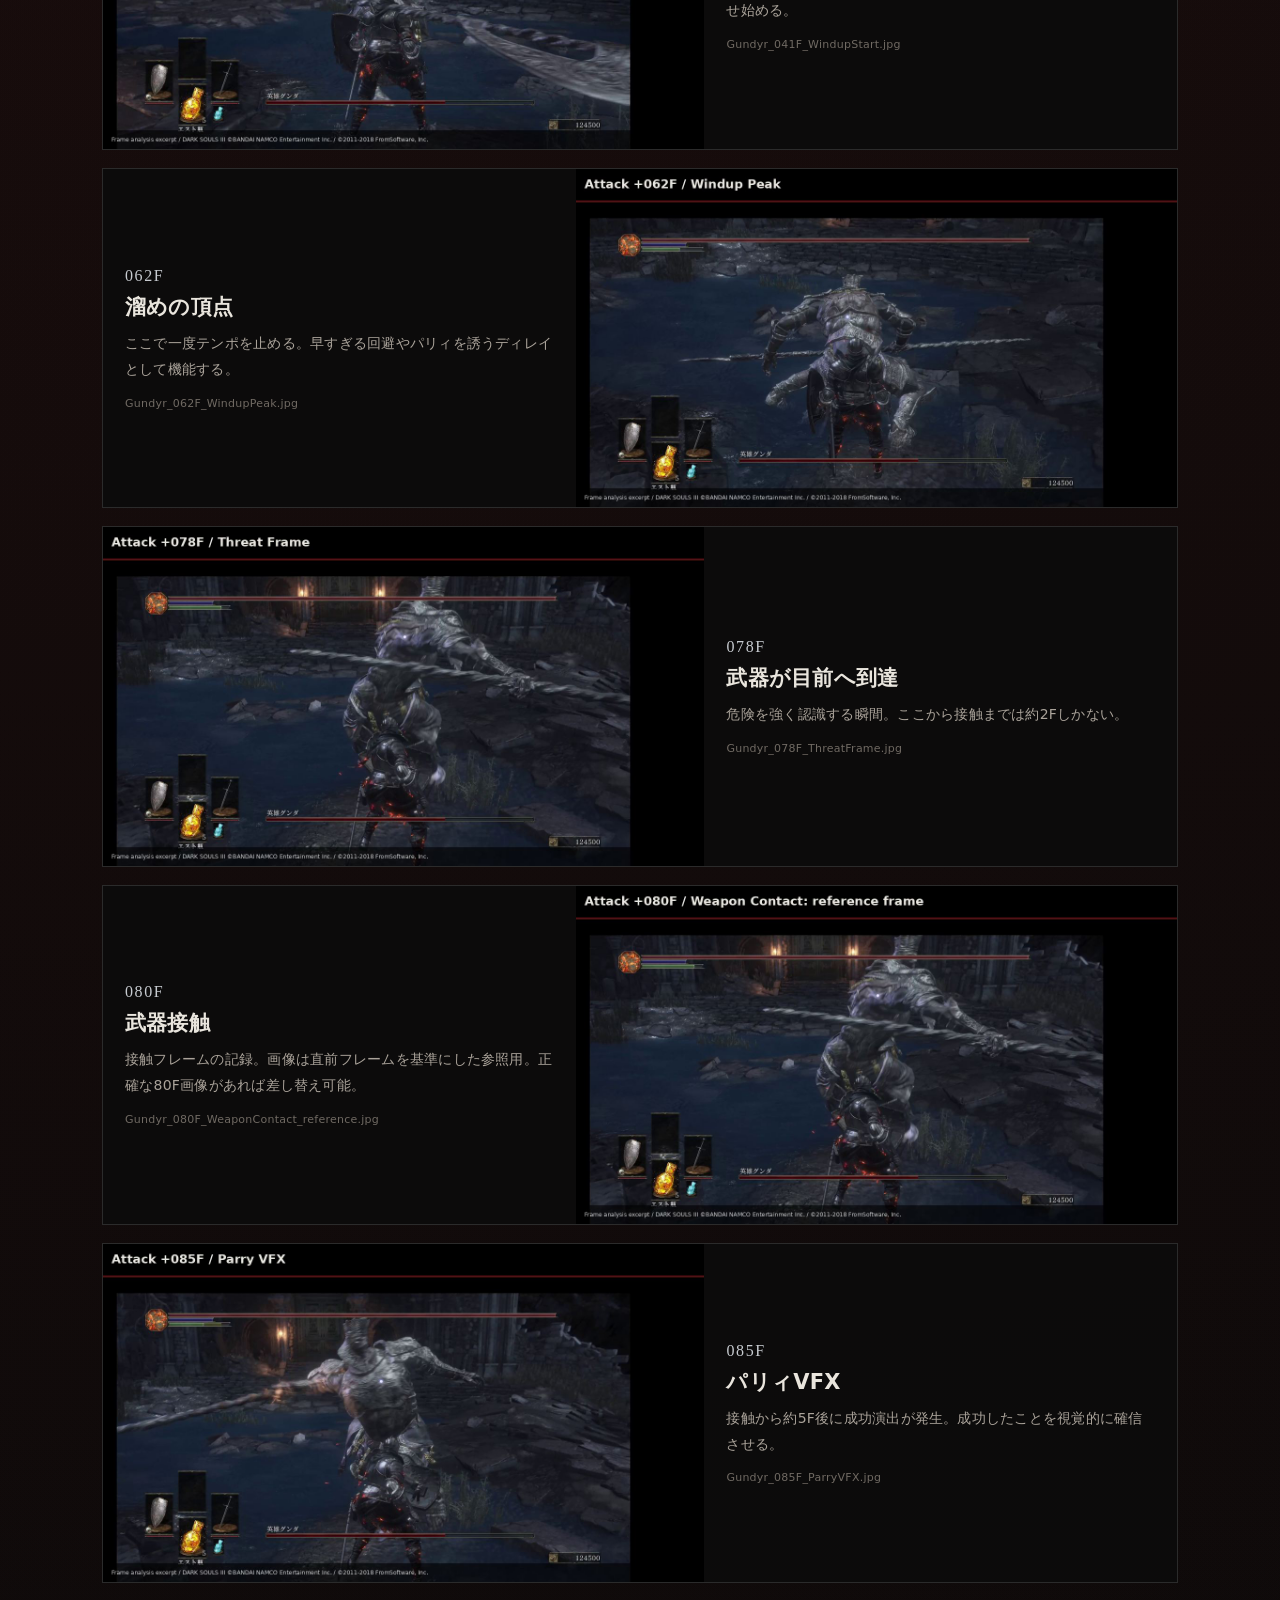
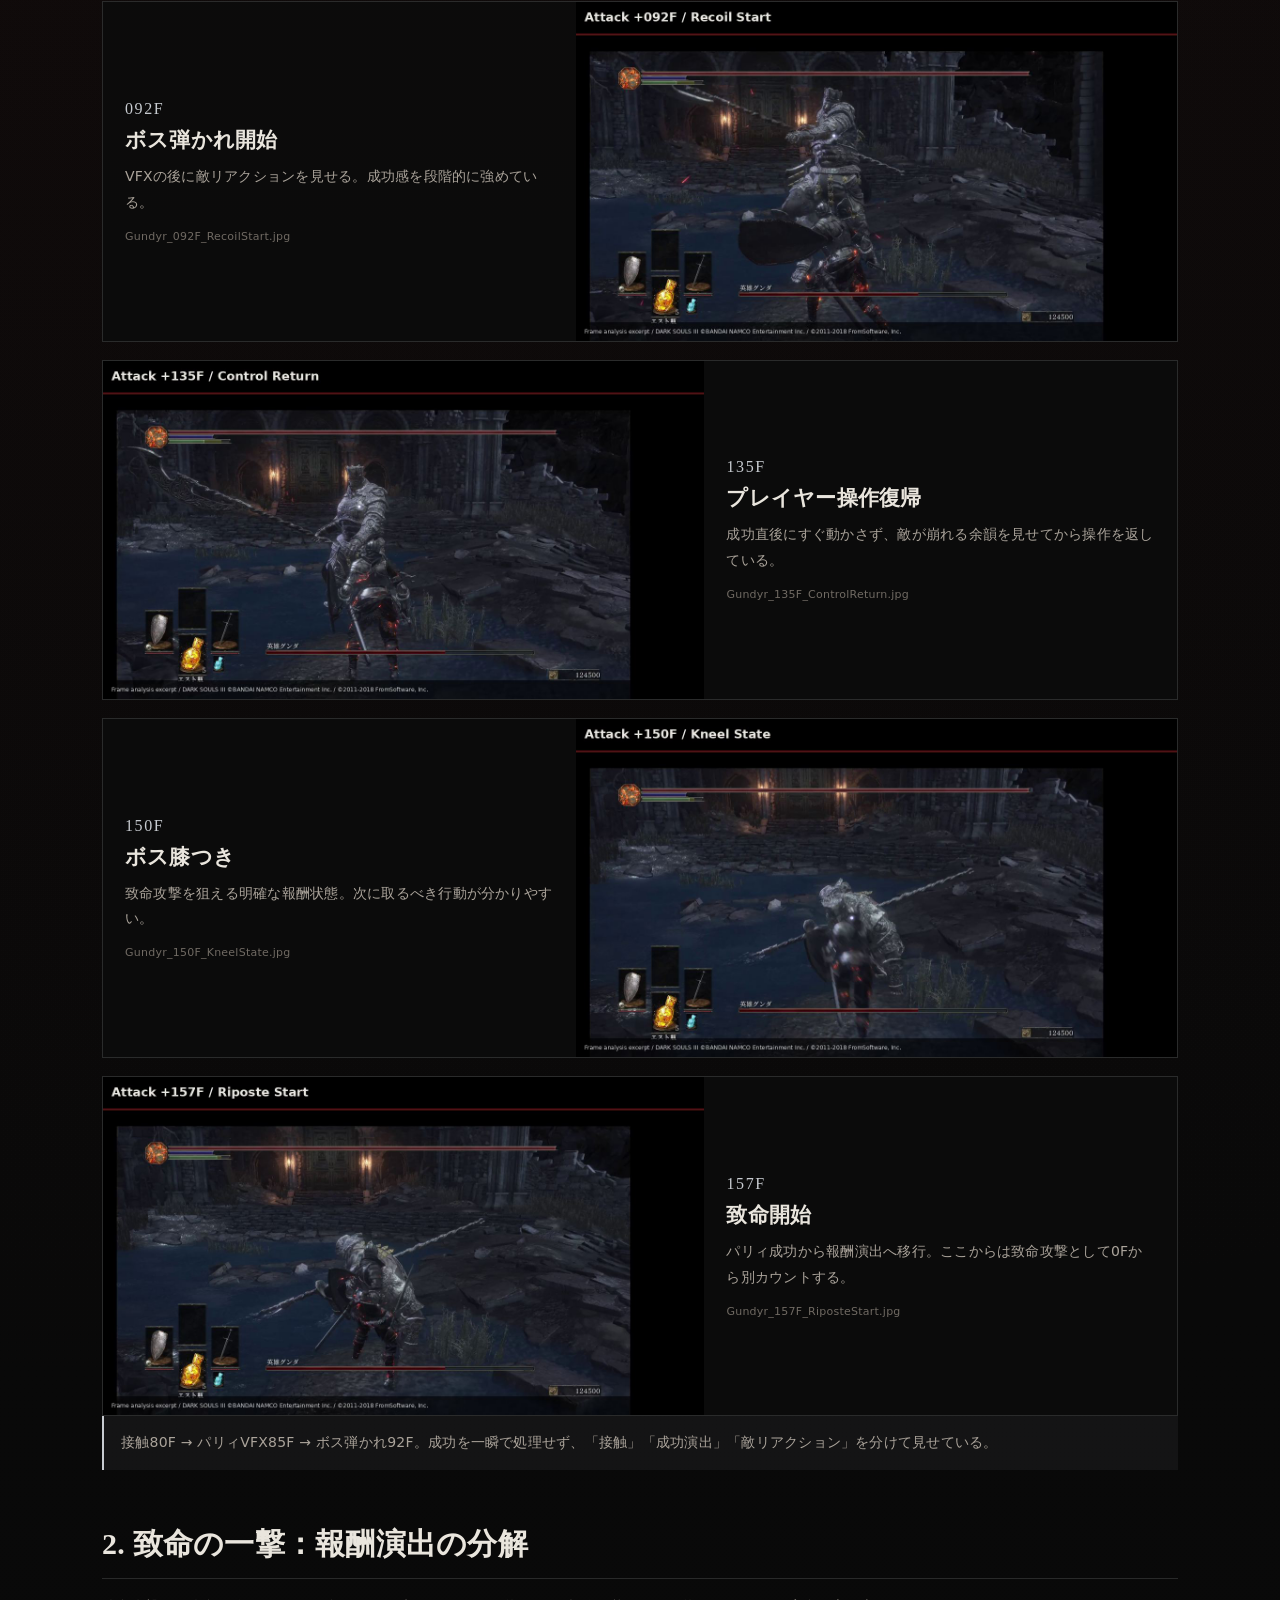
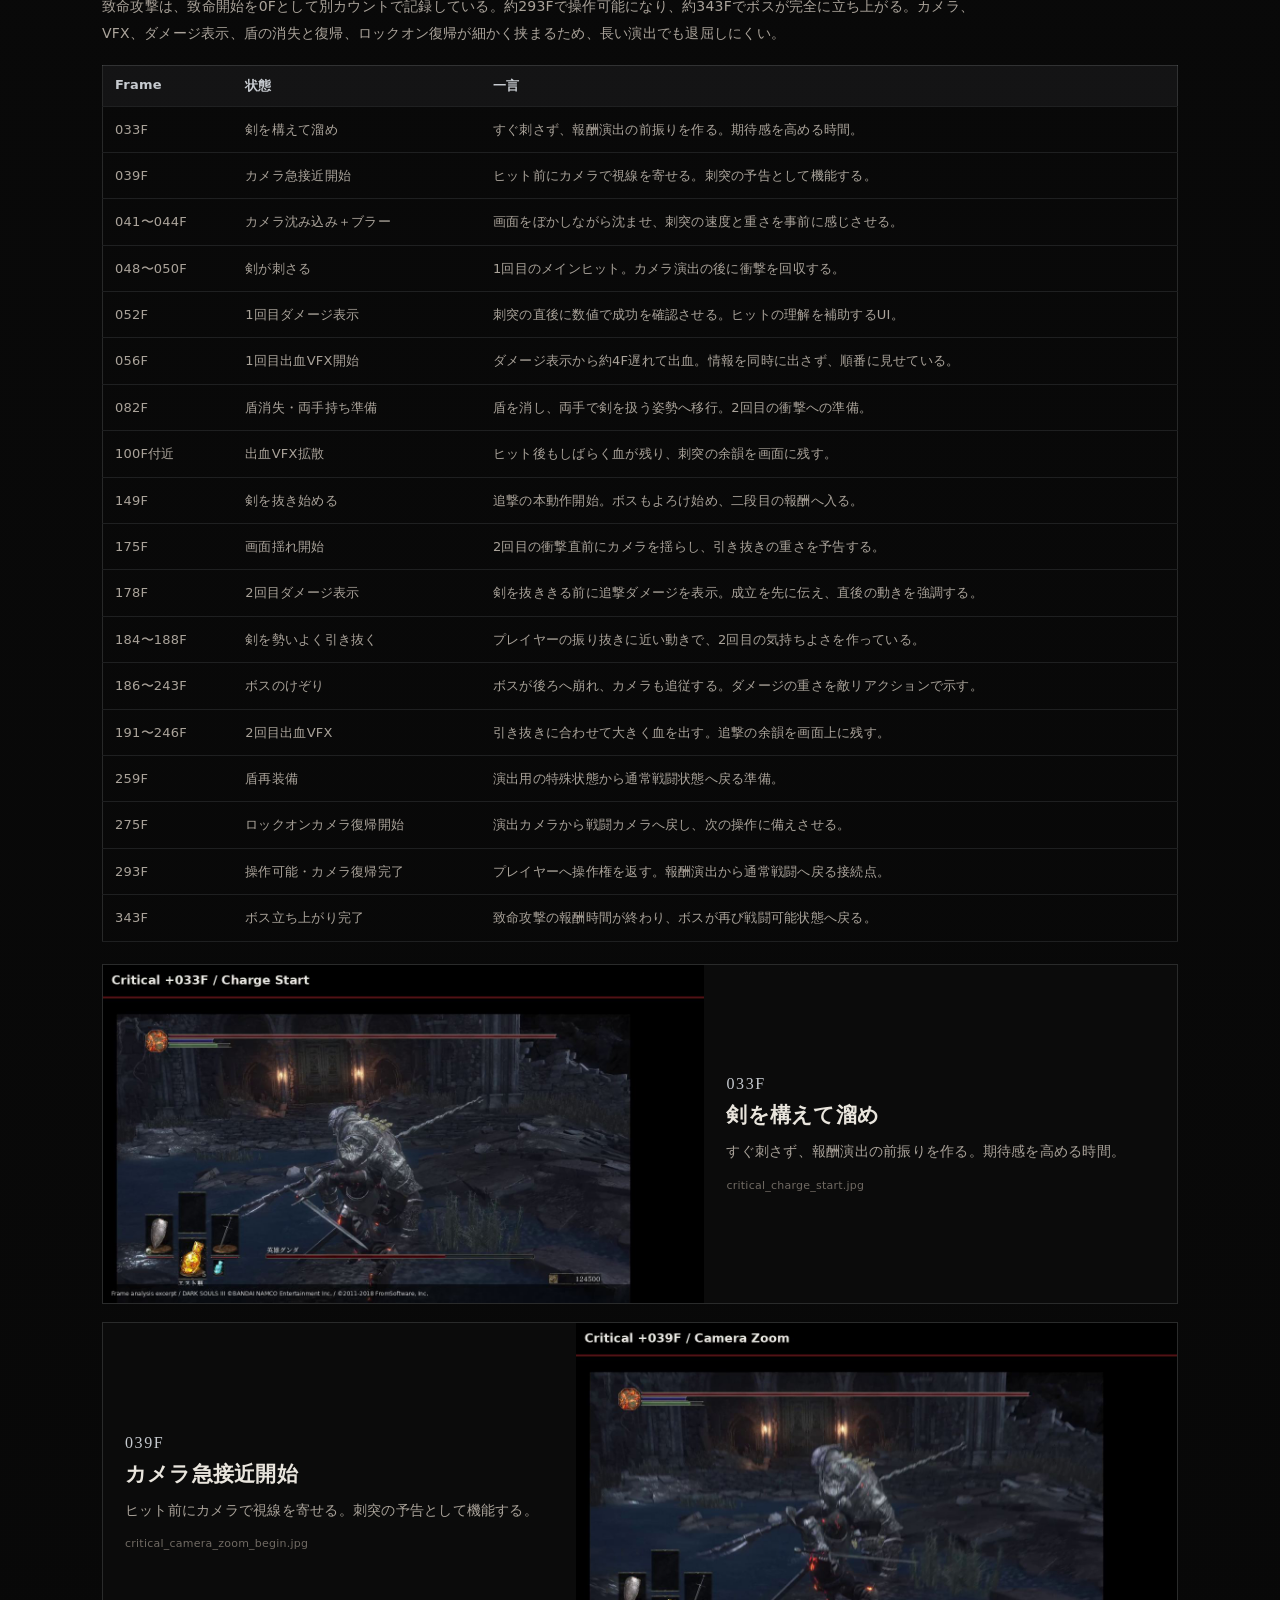
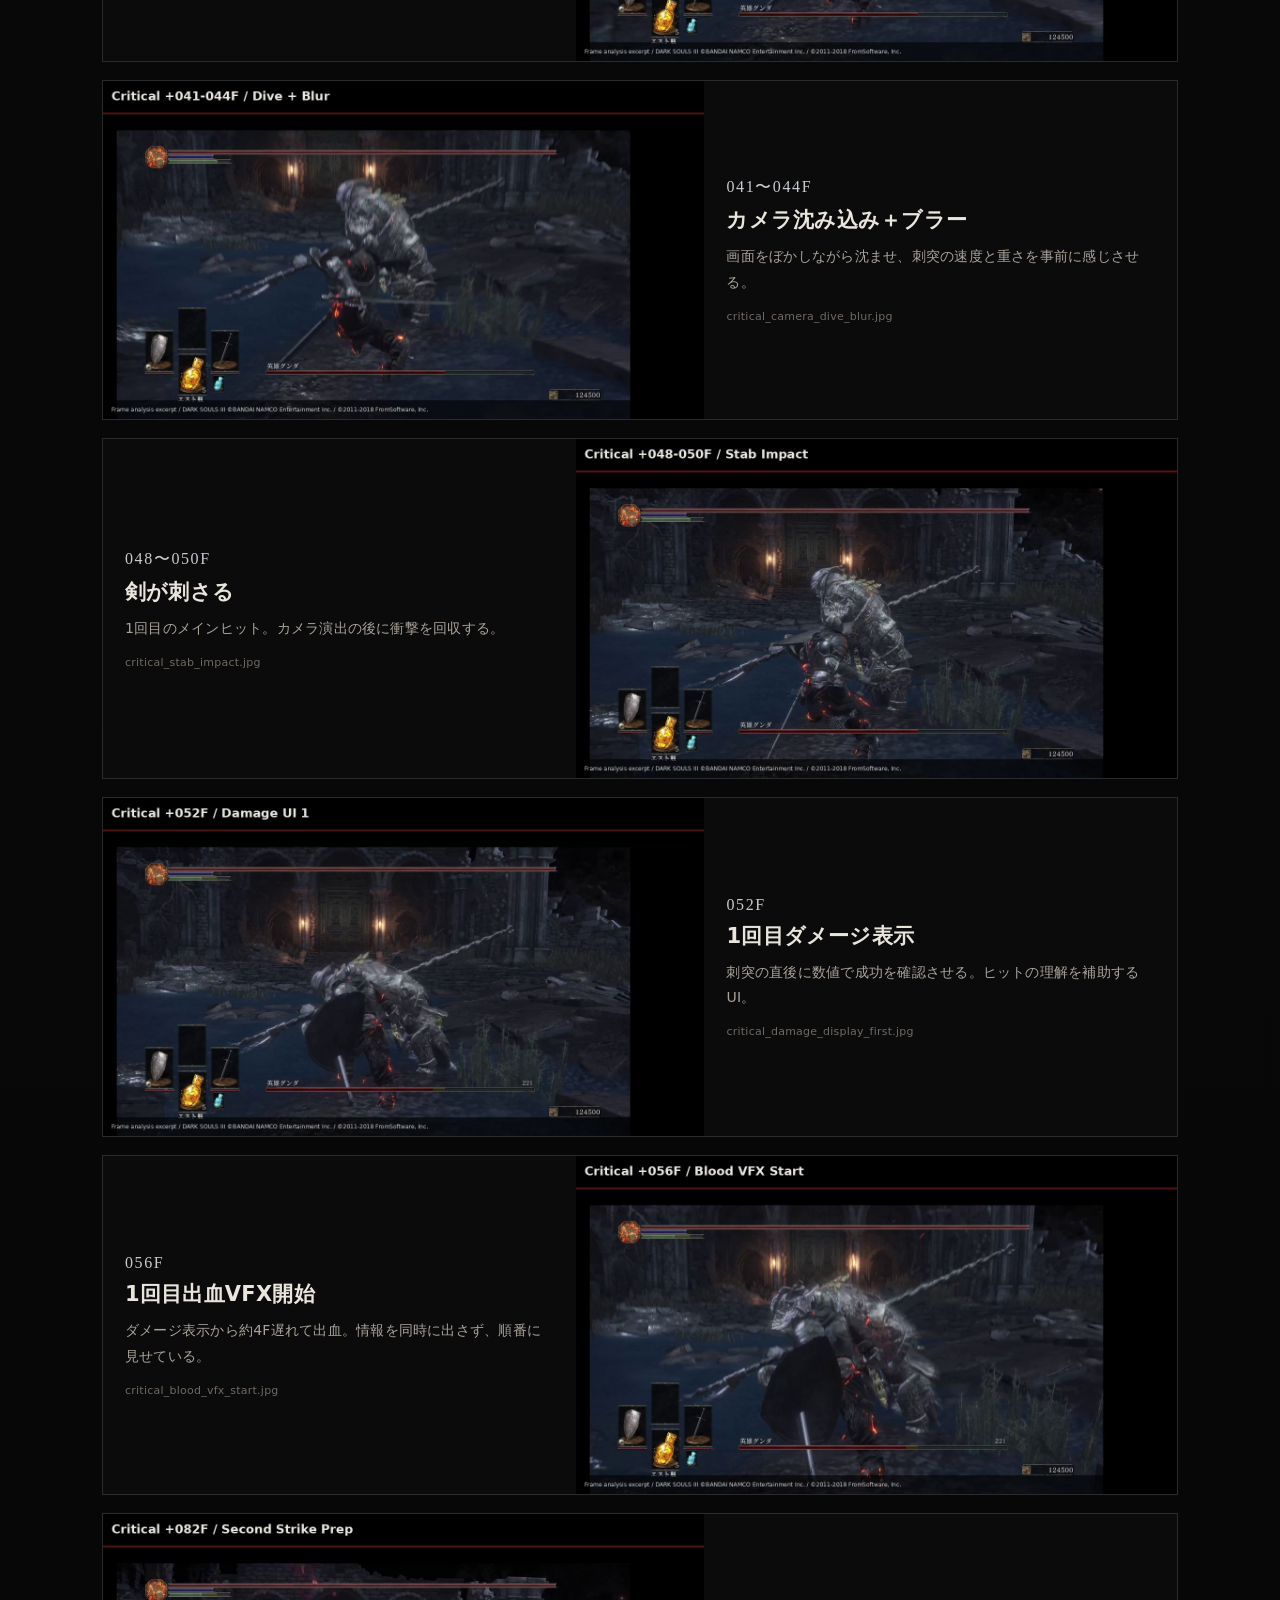
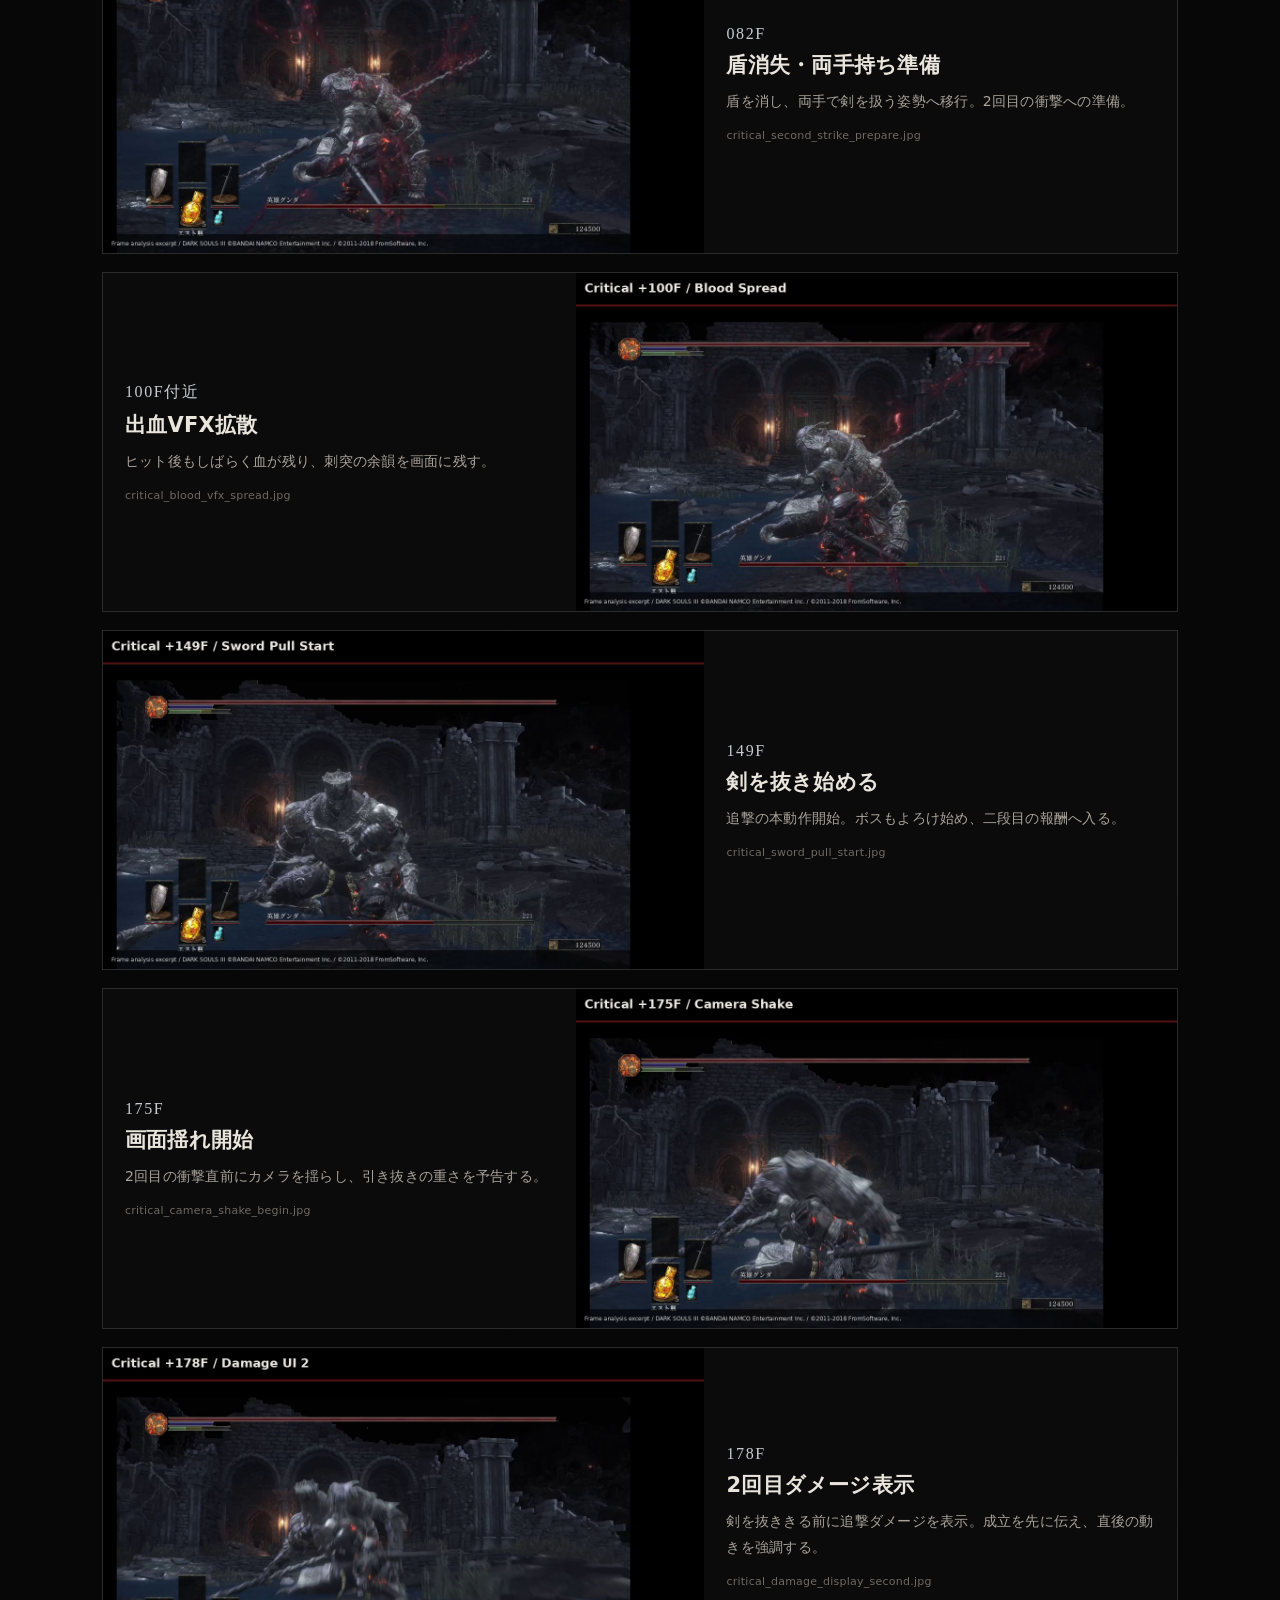
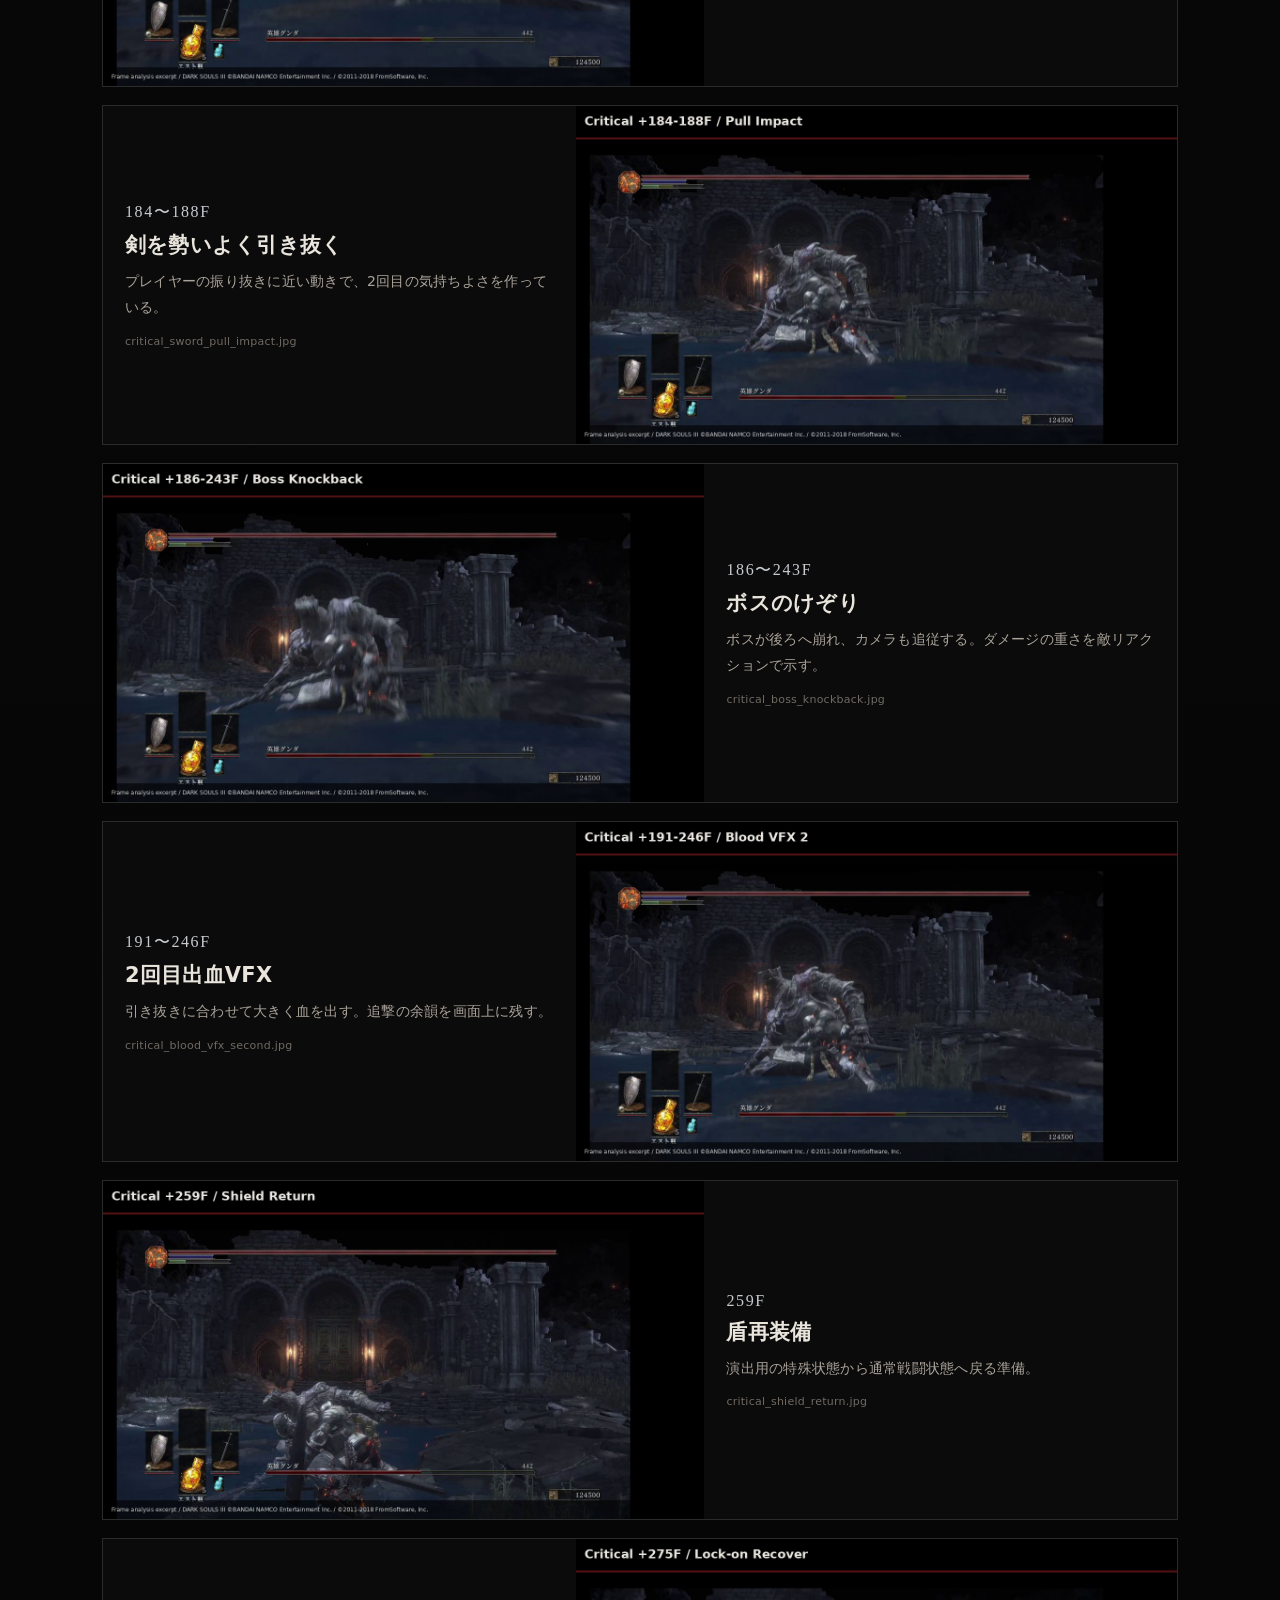
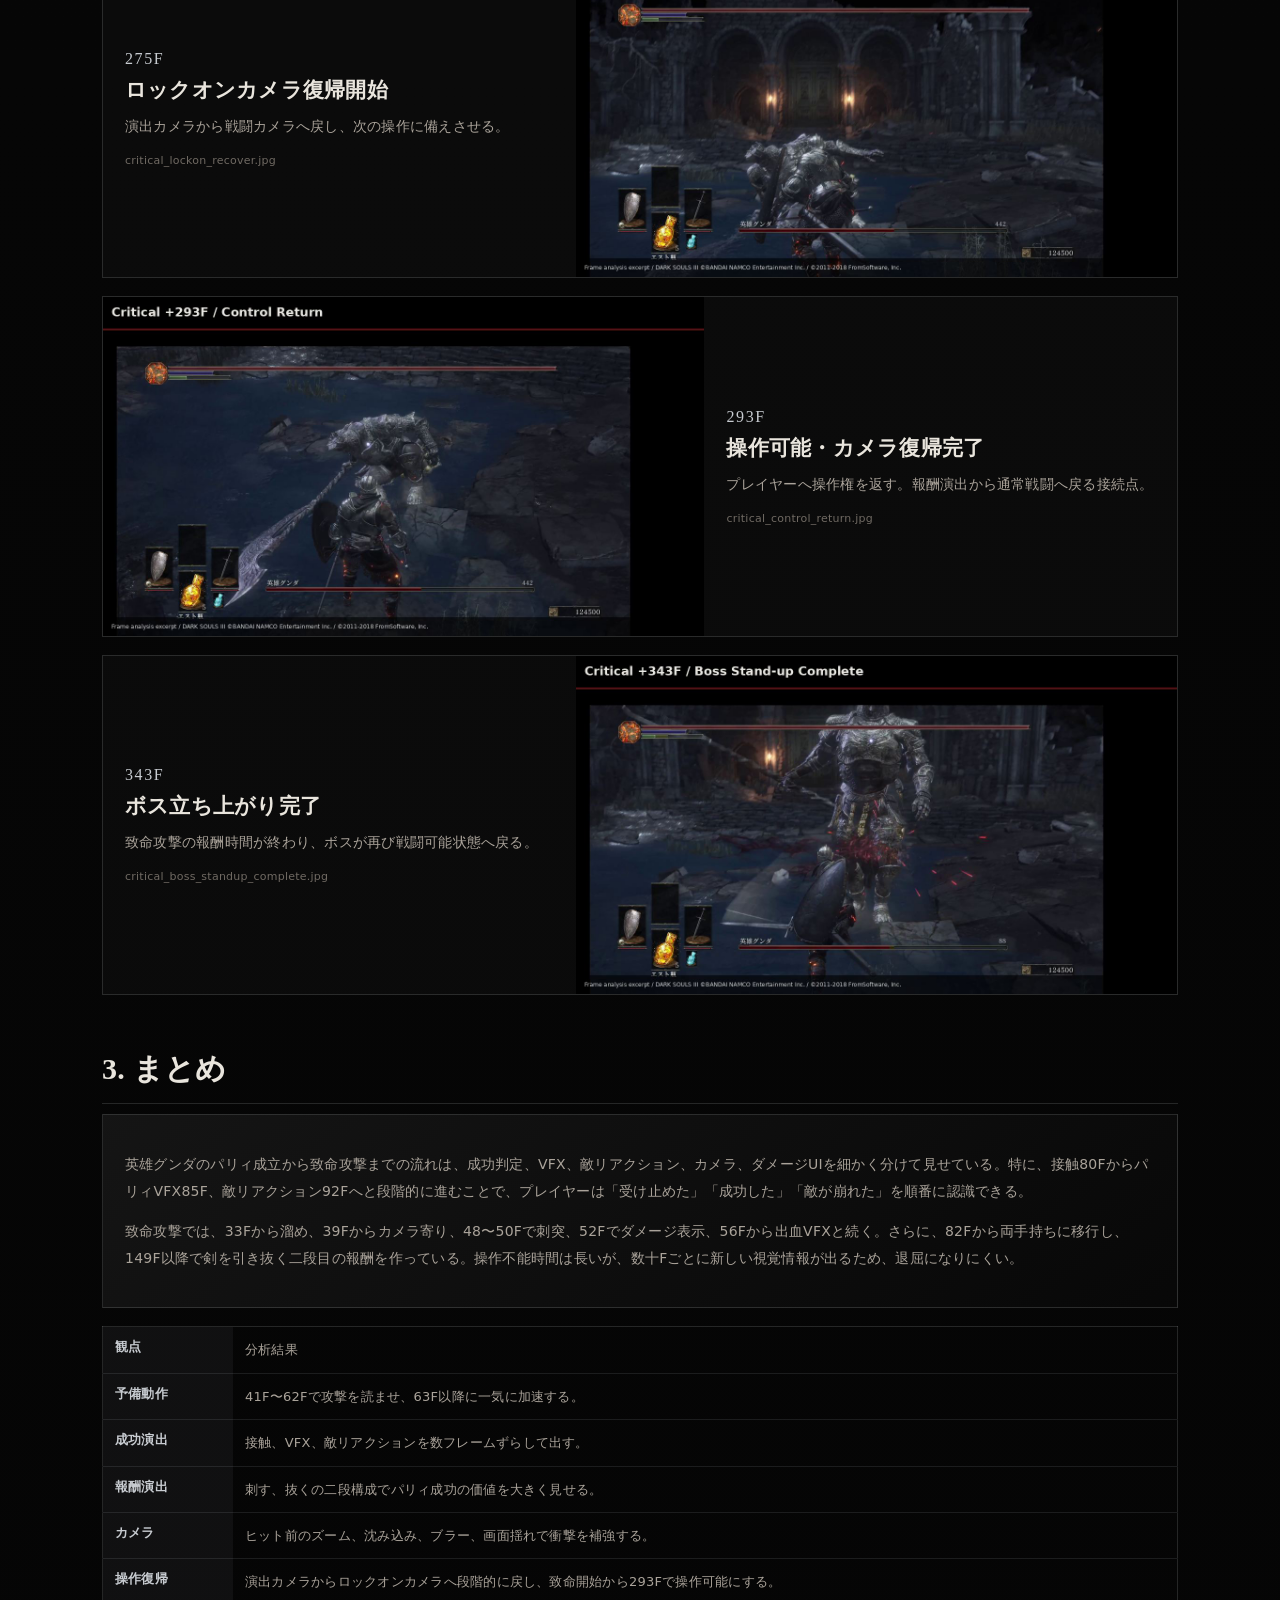
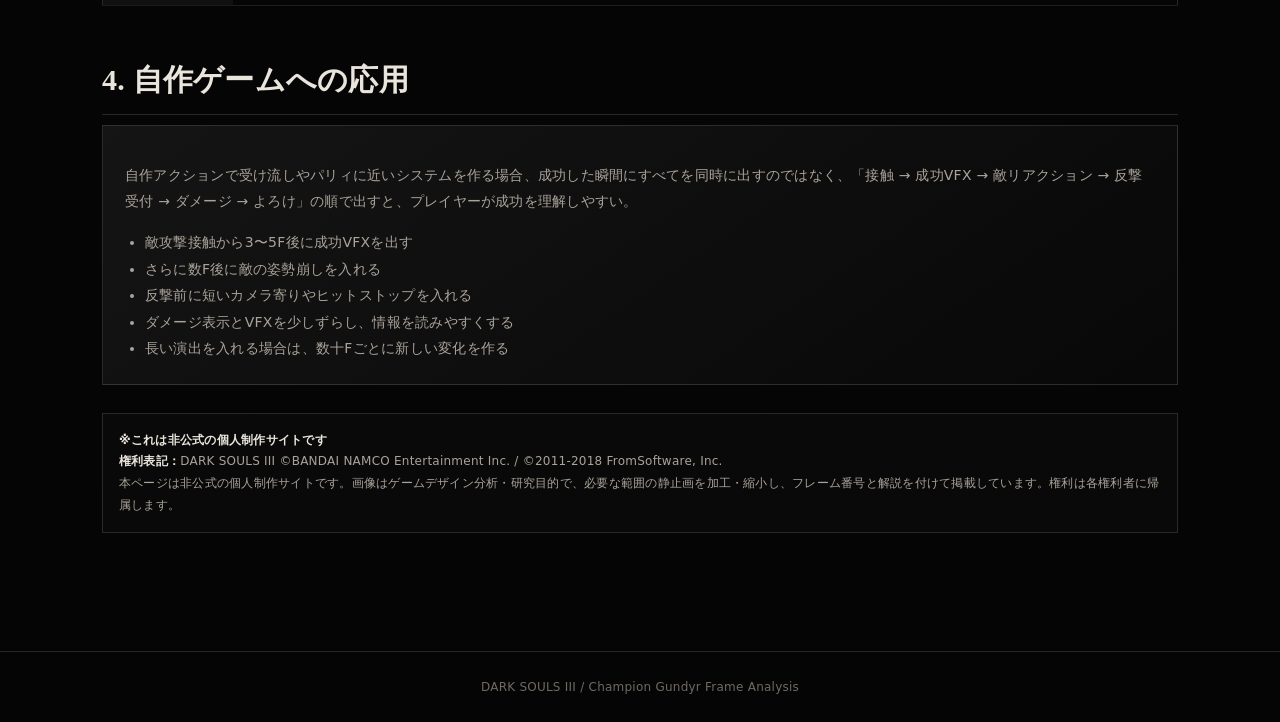
==== commit 439d3984: "権利表記修正" ====
--- a/pages/ds3/gundyr-parry.html
+++ b/pages/ds3/gundyr-parry.html
@@ -48,4 +48,4 @@
 <article class="frame-card"><div class="frame-image"><img src="../../assets/images/ds3_gundyr_parry/critical_shield_return.jpg" alt="259F 盾再装備"></div><div class="frame-text"><div class="frame-no">259F</div><h3>盾再装備</h3><p>演出用の特殊状態から通常戦闘状態へ戻る準備。</p><div class="frame-meta">critical_shield_return.jpg</div></div></article>
 <article class="frame-card"><div class="frame-image"><img src="../../assets/images/ds3_gundyr_parry/critical_lockon_recover.jpg" alt="275F ロックオンカメラ復帰開始"></div><div class="frame-text"><div class="frame-no">275F</div><h3>ロックオンカメラ復帰開始</h3><p>演出カメラから戦闘カメラへ戻し、次の操作に備えさせる。</p><div class="frame-meta">critical_lockon_recover.jpg</div></div></article>
 <article class="frame-card"><div class="frame-image"><img src="../../assets/images/ds3_gundyr_parry/critical_control_return.jpg" alt="293F 操作可能・カメラ復帰完了"></div><div class="frame-text"><div class="frame-no">293F</div><h3>操作可能・カメラ復帰完了</h3><p>プレイヤーへ操作権を返す。報酬演出から通常戦闘へ戻る接続点。</p><div class="frame-meta">critical_control_return.jpg</div></div></article>
-<article class="frame-card"><div class="frame-image"><img src="../../assets/images/ds3_gundyr_parry/critical_boss_standup_complete.jpg" alt="343F ボス立ち上がり完了"></div><div class="frame-text"><div class="frame-no">343F</div><h3>ボス立ち上がり完了</h3><p>致命攻撃の報酬時間が終わり、ボスが再び戦闘可能状態へ戻る。</p><div class="frame-meta">critical_boss_standup_complete.jpg</div></div></article></div></section><section class="analysis-section" id="summary"><h2>3. まとめ</h2><div class="summary-panel"><p>英雄グンダのパリィ成立から致命攻撃までの流れは、成功判定、VFX、敵リアクション、カメラ、ダメージUIを細かく分けて見せている。特に、接触80FからパリィVFX85F、敵リアクション92Fへと段階的に進むことで、プレイヤーは「受け止めた」「成功した」「敵が崩れた」を順番に認識できる。</p><p>致命攻撃では、33Fから溜め、39Fからカメラ寄り、48〜50Fで刺突、52Fでダメージ表示、56Fから出血VFXと続く。さらに、82Fから両手持ちに移行し、149F以降で剣を引き抜く二段目の報酬を作っている。操作不能時間は長いが、数十Fごとに新しい視覚情報が出るため、退屈になりにくい。</p></div><table class="compare-table"><tr><th>観点</th><td>分析結果</td></tr><tr><th>予備動作</th><td>41F〜62Fで攻撃を読ませ、63F以降に一気に加速する。</td></tr><tr><th>成功演出</th><td>接触、VFX、敵リアクションを数フレームずらして出す。</td></tr><tr><th>報酬演出</th><td>刺す、抜くの二段構成でパリィ成功の価値を大きく見せる。</td></tr><tr><th>カメラ</th><td>ヒット前のズーム、沈み込み、ブラー、画面揺れで衝撃を補強する。</td></tr><tr><th>操作復帰</th><td>演出カメラからロックオンカメラへ段階的に戻し、致命開始から293Fで操作可能にする。</td></tr></table></section><section class="analysis-section" id="apply"><h2>4. 自作ゲームへの応用</h2><div class="summary-panel"><p>自作アクションで受け流しやパリィに近いシステムを作る場合、成功した瞬間にすべてを同時に出すのではなく、「接触 → 成功VFX → 敵リアクション → 反撃受付 → ダメージ → よろけ」の順で出すと、プレイヤーが成功を理解しやすい。</p><ul><li>敵攻撃接触から3〜5F後に成功VFXを出す</li><li>さらに数F後に敵の姿勢崩しを入れる</li><li>反撃前に短いカメラ寄りやヒットストップを入れる</li><li>ダメージ表示とVFXを少しずらし、情報を読みやすくする</li><li>長い演出を入れる場合は、数十Fごとに新しい変化を作る</li></ul></div></section><div class="rights"><strong>権利表記：</strong>DARK SOULS III ©BANDAI NAMCO Entertainment Inc. / ©2011-2018 FromSoftware, Inc.<br>本ページは非公式の個人制作サイトです。画像はゲームデザイン分析・研究目的で、必要な範囲の静止画を加工・縮小し、フレーム番号と解説を付けて掲載しています。権利は各権利者に帰属します。</div></main><footer class="footer">DARK SOULS III / Champion Gundyr Frame Analysis</footer><script src="../../assets/js/main.js"></script></body></html>+<article class="frame-card"><div class="frame-image"><img src="../../assets/images/ds3_gundyr_parry/critical_boss_standup_complete.jpg" alt="343F ボス立ち上がり完了"></div><div class="frame-text"><div class="frame-no">343F</div><h3>ボス立ち上がり完了</h3><p>致命攻撃の報酬時間が終わり、ボスが再び戦闘可能状態へ戻る。</p><div class="frame-meta">critical_boss_standup_complete.jpg</div></div></article></div></section><section class="analysis-section" id="summary"><h2>3. まとめ</h2><div class="summary-panel"><p>英雄グンダのパリィ成立から致命攻撃までの流れは、成功判定、VFX、敵リアクション、カメラ、ダメージUIを細かく分けて見せている。特に、接触80FからパリィVFX85F、敵リアクション92Fへと段階的に進むことで、プレイヤーは「受け止めた」「成功した」「敵が崩れた」を順番に認識できる。</p><p>致命攻撃では、33Fから溜め、39Fからカメラ寄り、48〜50Fで刺突、52Fでダメージ表示、56Fから出血VFXと続く。さらに、82Fから両手持ちに移行し、149F以降で剣を引き抜く二段目の報酬を作っている。操作不能時間は長いが、数十Fごとに新しい視覚情報が出るため、退屈になりにくい。</p></div><table class="compare-table"><tr><th>観点</th><td>分析結果</td></tr><tr><th>予備動作</th><td>41F〜62Fで攻撃を読ませ、63F以降に一気に加速する。</td></tr><tr><th>成功演出</th><td>接触、VFX、敵リアクションを数フレームずらして出す。</td></tr><tr><th>報酬演出</th><td>刺す、抜くの二段構成でパリィ成功の価値を大きく見せる。</td></tr><tr><th>カメラ</th><td>ヒット前のズーム、沈み込み、ブラー、画面揺れで衝撃を補強する。</td></tr><tr><th>操作復帰</th><td>演出カメラからロックオンカメラへ段階的に戻し、致命開始から293Fで操作可能にする。</td></tr></table></section><section class="analysis-section" id="apply"><h2>4. 自作ゲームへの応用</h2><div class="summary-panel"><p>自作アクションで受け流しやパリィに近いシステムを作る場合、成功した瞬間にすべてを同時に出すのではなく、「接触 → 成功VFX → 敵リアクション → 反撃受付 → ダメージ → よろけ」の順で出すと、プレイヤーが成功を理解しやすい。</p><ul><li>敵攻撃接触から3〜5F後に成功VFXを出す</li><li>さらに数F後に敵の姿勢崩しを入れる</li><li>反撃前に短いカメラ寄りやヒットストップを入れる</li><li>ダメージ表示とVFXを少しずらし、情報を読みやすくする</li><li>長い演出を入れる場合は、数十Fごとに新しい変化を作る</li></ul></div></section><div class="rights"><strong>※これは非公式の個人制作サイトです</strong><br><strong>権利表記：</strong>DARK SOULS III ©BANDAI NAMCO Entertainment Inc. / ©2011-2018 FromSoftware, Inc.<br>本ページは非公式の個人制作サイトです。画像はゲームデザイン分析・研究目的で、必要な範囲の静止画を加工・縮小し、フレーム番号と解説を付けて掲載しています。権利は各権利者に帰属します。</div></main><footer class="footer">DARK SOULS III / Champion Gundyr Frame Analysis</footer><script src="../../assets/js/main.js"></script></body></html>
